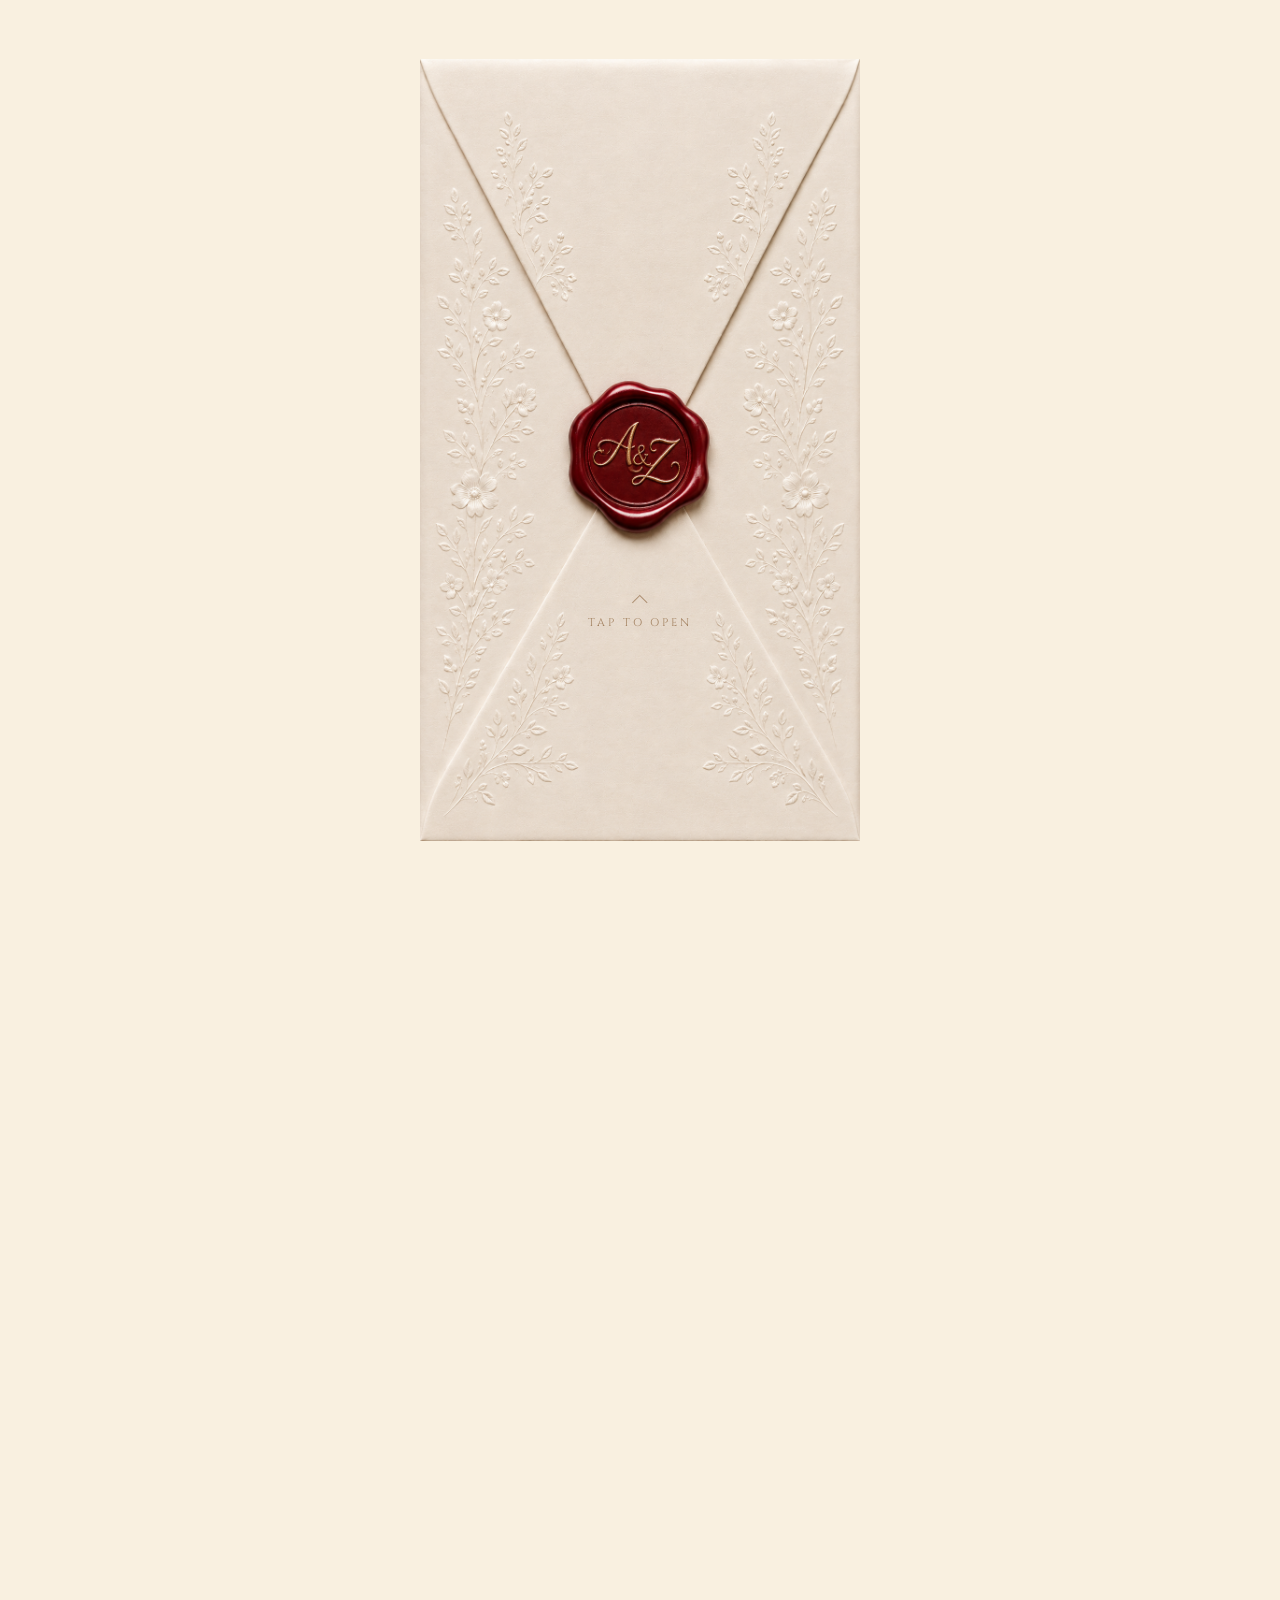
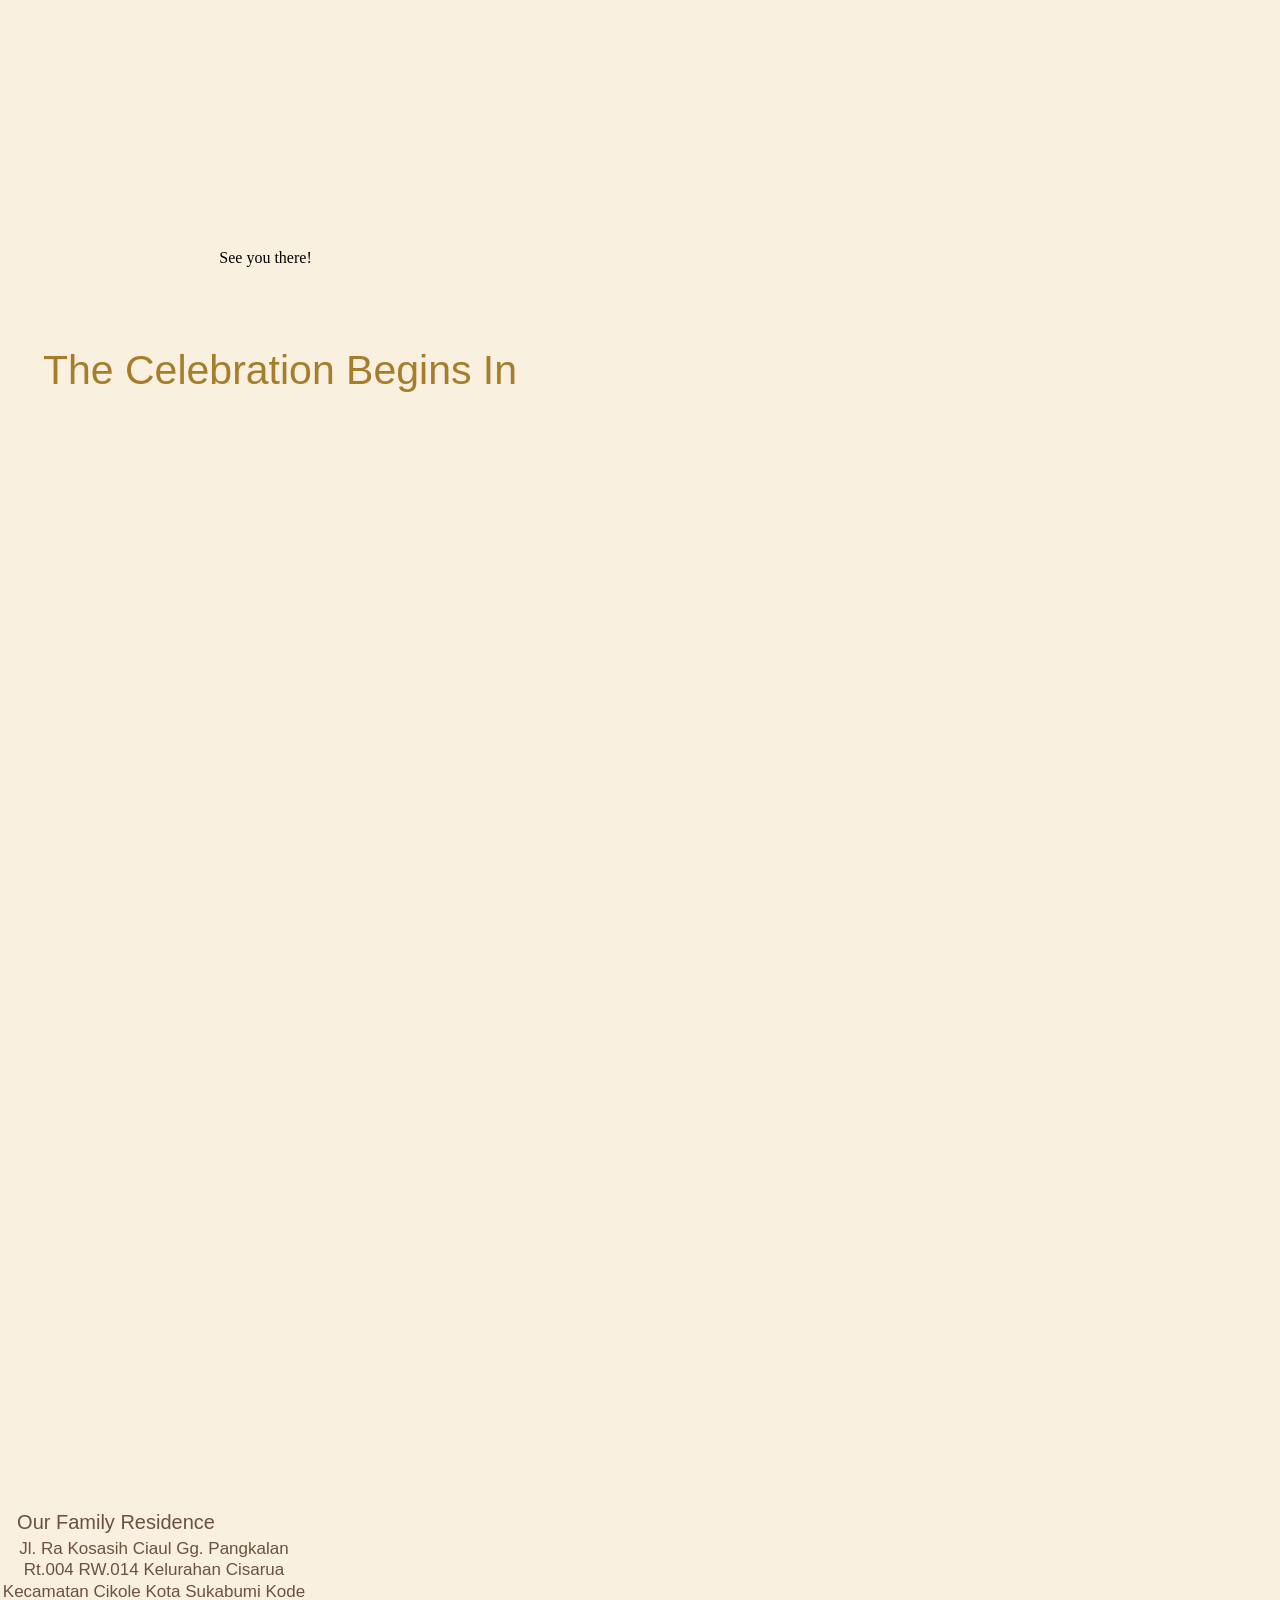
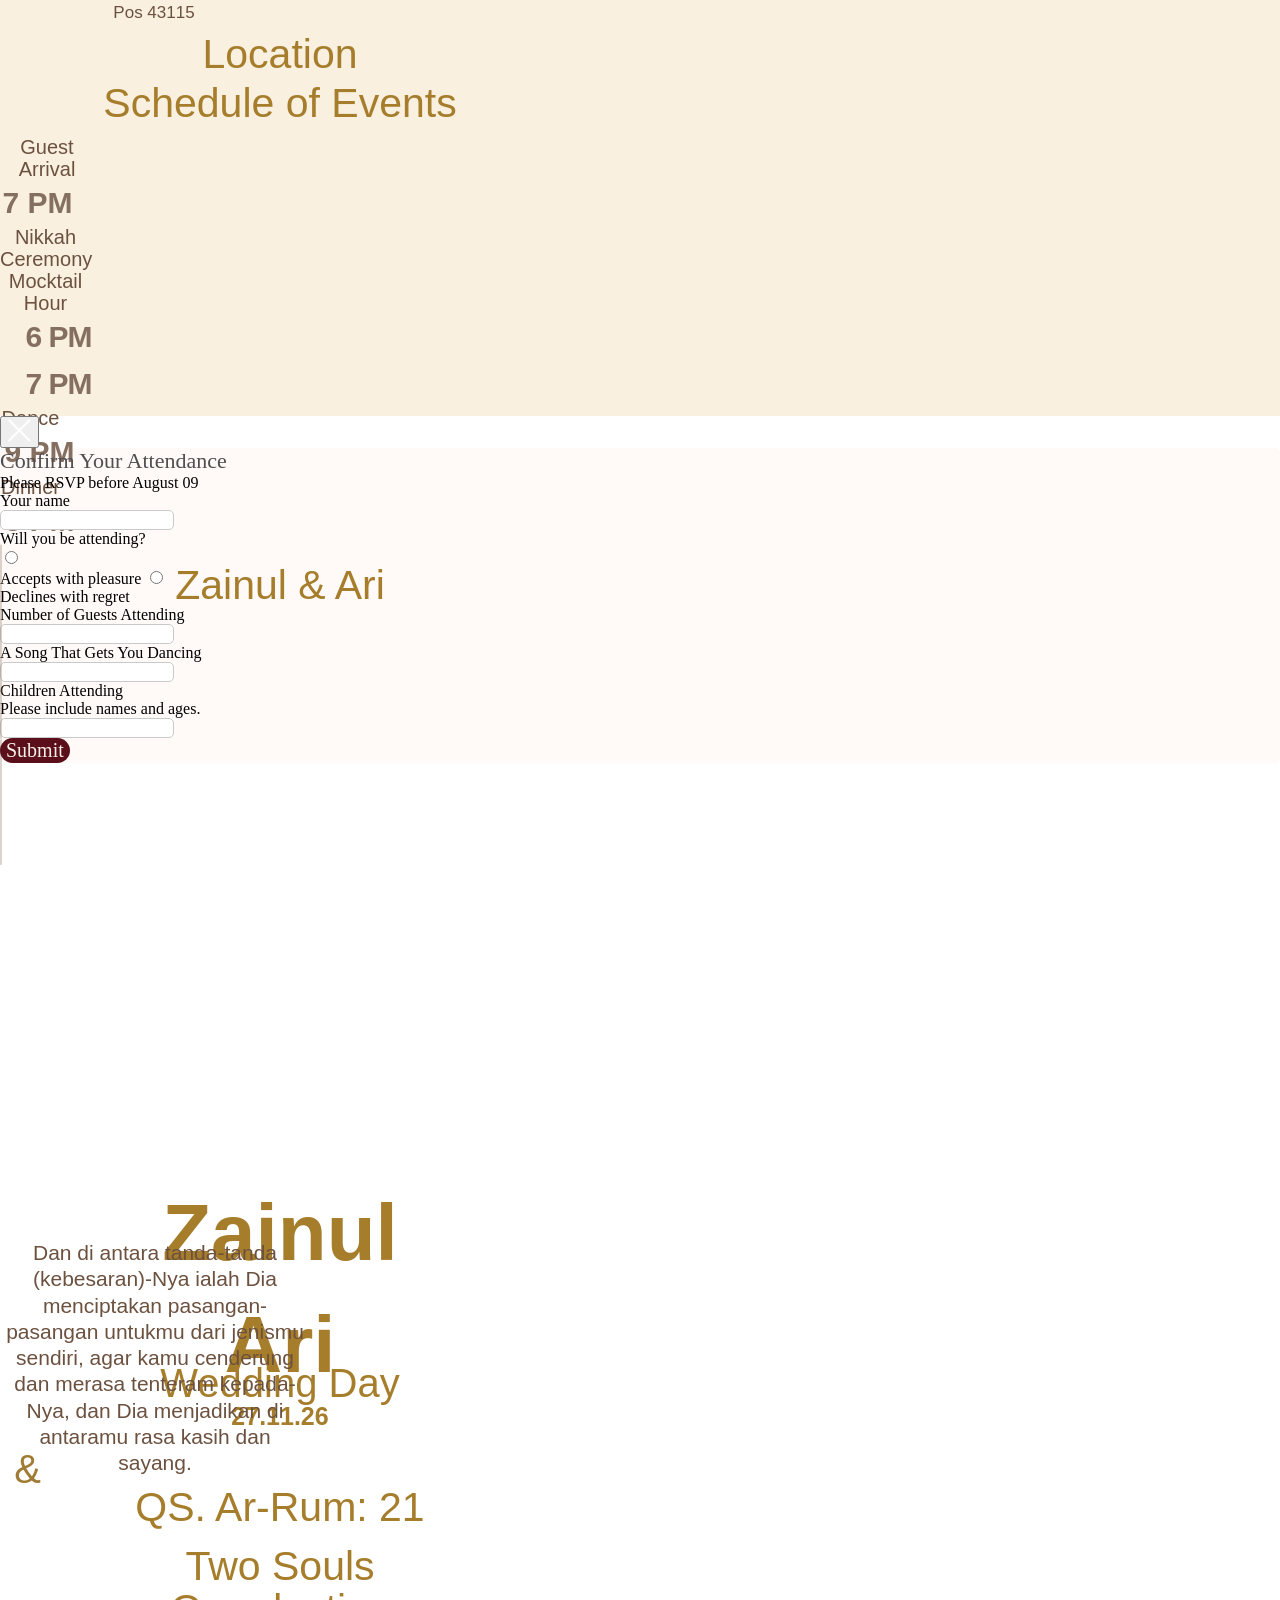
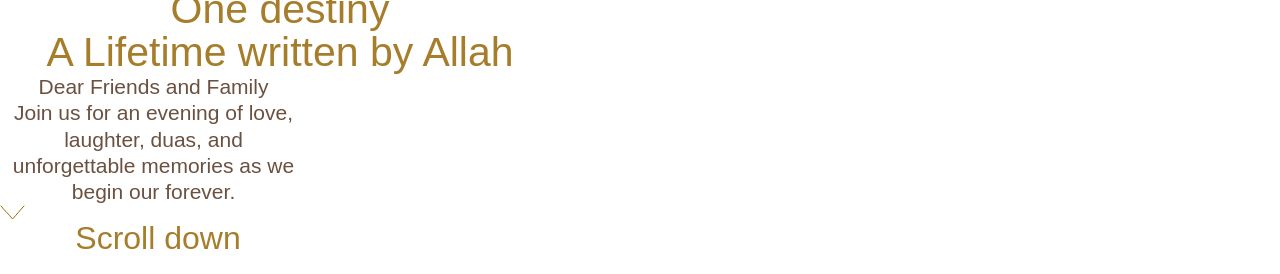
==== index.html @ 95e79959 "Add countdown timer functionality and embed in index.html" ====
<!doctype html>
<html>

<head>
    <meta charset="utf-8" />
    <meta content="text/html; charset=utf-8" http-equiv="Content-Type" />
    <meta content="width=device-width, initial-scale=1.0" name="viewport" />
    <!--metatextblock-->
    <title>Zainul & Ari | A Timeless Love Story</title>
    <!-- <meta content="https://webgencyinvitations.com/thesacredgarden" property="og:url" /> -->
    <meta content="Zainul & Ari | A Timeless Love Story" property="og:title" />
    <meta content="" property="og:description" />
    <meta content="website" property="og:type" />
    <meta content="assets/image/a&z.png" property="og:image" />
    <!--/metatextblock-->
    <meta content="telephone=no" name="format-detection" />
    <meta content="on" http-equiv="x-dns-prefetch-control" />
    <!--favicons-->
    <!--/favicons-->
    <!-- Assets -->
    <noscript> </noscript>
    <!-- <link href="/custom.css?t=1791709086" rel="stylesheet" type="text/css"/> -->
    <!-- <link href="https://webgencyinvitations.com/thesacredgarden" rel="canonical" /> -->
    <link href="https://ws.tildacdn.com" rel="dns-prefetch" />
    <link href="https://static.tildacdn.net" rel="dns-prefetch" />
    <link href="assets/image/a&z.png" media="(prefers-color-scheme: light)" rel="icon" sizes="32x32" type="image/png" />
    <link href="assets/image/a&z.png" media="(prefers-color-scheme: dark)" rel="icon" sizes="32x32" type="image/png" />
    <link href="assets/image/a&z.png" rel="icon" sizes="any"  type="image/svg+xml" />
    <link href="assets/image/a&z.png" rel="apple-touch-icon" type="image/png" />
    <link href="assets/image/a&z.png" rel="icon"sizes="192x192" type="image/png" />
    <link href="https://static.tildacdn.net/css/tilda-grid-3.0.min.css" media="all" onerror="this.loaderr='y';"
        rel="stylesheet" type="text/css" />
    <link href="https://static.tildacdn.net/ws/project11836131/tilda-blocks-page155232023.min.css?t=1791709086"
        media="all" onerror="this.loaderr='y';" rel="stylesheet" type="text/css" />
    <link href="https://static.tildacdn.net/css/tilda-animation-2.0.min.css" media="all" onerror="this.loaderr='y';"
        rel="stylesheet" type="text/css" />
    <link href="https://static.tildacdn.net/css/tilda-popup-1.1.min.css" media="print" onerror="this.loaderr='y';"
        onload="this.media='all';" rel="stylesheet" type="text/css" />
    <link href="https://static.tildacdn.net/css/tilda-popup-1.1.min.css" media="all" rel="stylesheet" type="text/css" />
    <link href="https://static.tildacdn.net/css/tilda-forms-1.0.min.css" media="all" onerror="this.loaderr='y';"
        rel="stylesheet" type="text/css" />
</head>

<!-- nominify begin -->
<style>
    @import url("https://fonts.googleapis.com/css2?family=Cinzel:wght@400;500&display=swap");
    html.wedding-locked,
    body.wedding-locked {
        overflow: hidden !important;
        height: 100% !important;
    }

    #weiOverlay {
        position: fixed;
        inset: 0;
        z-index: 99999;
        background: #f9f0e0;
        display: flex;
        flex-direction: column;
        align-items: center;
        justify-content: center;
        cursor: pointer;
        -webkit-tap-highlight-color: transparent;
        user-select: none;
        transition: opacity 1.4s ease;
    }

    #weiImg {
        width: 100%;
        max-width: 440px;
        display: block;
        object-fit: contain;
    }

    #weiTapWrap {
        position: absolute;
        bottom: 30%;
        left: 50%;
        transform: translateX(-50%);
        display: flex;
        flex-direction: column;
        align-items: center;
        gap: 7px;
        animation: weiTapIn 1.2s 0.8s both;
    }

    @keyframes weiTapIn {
        from {
            opacity: 0;
            transform: translateX(-50%) translateY(6px);
        }

        to {
            opacity: 1;
            transform: translateX(-50%) translateY(0);
        }
    }

    #weiTapLabel {
        font-family: "Cinzel", Georgia, serif;
        font-size: 11px;
        letter-spacing: 0.26em;
        text-transform: uppercase;
        color: rgba(140, 100, 60, 0.75);
        animation: weiPulse 2.4s 1.6s ease-in-out infinite;
        white-space: nowrap;
    }

    @keyframes weiPulse {

        0%,
        100% {
            opacity: 0.45;
            letter-spacing: 0.26em;
        }

        50% {
            opacity: 1;
            letter-spacing: 0.3em;
        }
    }

    .wei-chevron {
        width: 10px;
        height: 10px;
        border-right: 1.5px solid rgba(140, 100, 60, 0.6);
        border-top: 1.5px solid rgba(140, 100, 60, 0.6);
        transform: rotate(-45deg);
        animation: weiChevron 2.4s 1.9s ease-in-out infinite;
    }

    @keyframes weiChevron {

        0%,
        100% {
            transform: rotate(-45deg) translate(0, 0);
            opacity: 0.6;
        }

        50% {
            transform: rotate(-45deg) translate(2px, -2px);
            opacity: 1;
        }
    }

    #weiVideoWrap {
        position: fixed;
        inset: 0;
        z-index: 100000;
        display: flex;
        align-items: center;
        justify-content: center;
        background: #f9f0e0;
        opacity: 0;
        transition: opacity 0.8s ease;
        pointer-events: none;
    }

    #weiVideoWrap.wei-video-in {
        opacity: 1;
        pointer-events: all;
    }

    #weiVideoWrap.wei-video-out {
        opacity: 0;
        transition: opacity 1.4s ease;
    }

    #weiVideo {
        width: 100%;
        max-width: 440px;
        display: block;
        object-fit: contain;
    }

    /* ── Floating audio button — hidden until invitation revealed ── */
    #weiAudioBtn {
        position: fixed;
        bottom: 20px;
        right: 20px;
        width: 60px;
        height: 60px;
        background: #5a0f1b;
        border-radius: 50%;
        display: flex;
        justify-content: center;
        align-items: center;
        z-index: 2147483647;
        cursor: pointer;
        box-shadow: 0 4px 6px rgba(0, 0, 0, 0.1);
        visibility: hidden;
        opacity: 0;
        transition: opacity 0.3s ease-in-out;
    }

    #weiAudioBtn svg {
        width: 30px;
        height: 30px;
        fill: white;
    }
</style>

<body class="t-body wedding-locked" style="margin: 0">
    <!--allrecords-->
    <div class="t-records" data-hook="blocks-collection-content-node" data-tilda-cookie="no"
        data-tilda-formskey="b9e82ac5385c1bce198c7c2711836131" data-tilda-lazy="yes"
        data-tilda-page-alias="zainul-ari" data-tilda-page-id="155232023" data-tilda-project-country="NL"
        data-tilda-project-id="11836131" data-tilda-root-zone="one" id="allrecords">
        <div class="r t-rec" data-animationappear="off" data-record-type="131" id="rec4227046903" style="">
            <!-- T123 -->
            <div class="t123">
                <div class="t-container_100">
                    <div class="t-width t-width_100">
                        <!-- Audio -->
                        <audio id="weiAudio" loop="">
                            <source
                                src="assets/audio/Alex Warren - Ordinary (Wedding Version) [Official Music Video].mp3"
                                type="audio/mp3" />
                        </audio>
                        <!-- Envelope overlay -->
                        <div id="weiOverlay">
                            <img alt="Open your invitation" draggable="false" id="weiImg"
                                src="assets/image/a&z.png" />
                            <div id="weiTapWrap">
                                <div class="wei-chevron"></div>
                                <div id="weiTapLabel">Tap to open</div>
                            </div>
                        </div>
                        <!-- Video -->
                        <div id="weiVideoWrap">
                            <video id="weiVideo" muted="" playsinline="" preload="auto"
                                src="assets/video/a&z.mp4"></video>
                        </div>
                        <!-- Floating play/pause button -->
                        <div id="weiAudioBtn">
                            <svg id="weiIconPause" style="display: block" viewbox="0 0 24 24"
                                xmlns="http://www.w3.org/2000/svg">
                                <rect height="14" rx="1" width="4" x="6" y="5"></rect>
                                <rect height="14" rx="1" width="4" x="14" y="5"></rect>
                            </svg>
                            <svg id="weiIconPlay" style="display: none" viewbox="0 0 24 24"
                                xmlns="http://www.w3.org/2000/svg">
                                <polygon points="5,3 19,12 5,21"></polygon>
                            </svg>
                        </div>
                        <!-- nominify end -->
                    </div>
                </div>
            </div>
        </div>
        <div class="r t-rec" data-animationappear="off" data-record-type="396" id="rec4227041103" style="">
            <!-- T396 -->
            <style>
                #rec4227041103 .t396__artboard {
                    height: 1240px;
                    background-color: #f9f0e0;
                }

                #rec4227041103 .t396__filter {
                    height: 1240px;
                }

                #rec4227041103 .t396__carrier {
                    height: 1240px;
                    background-position: center center;
                    background-attachment: scroll;
                    background-size: cover;
                    background-repeat: no-repeat;
                }

                @media screen and (max-width: 1199px) {

                    #rec4227041103 .t396__artboard,
                    #rec4227041103 .t396__filter,
                    #rec4227041103 .t396__carrier {}

                    #rec4227041103 .t396__filter {}

                    #rec4227041103 .t396__carrier {
                        background-attachment: scroll;
                    }
                }

                @media screen and (max-width: 959px) {

                    #rec4227041103 .t396__artboard,
                    #rec4227041103 .t396__filter,
                    #rec4227041103 .t396__carrier {}

                    #rec4227041103 .t396__filter {}

                    #rec4227041103 .t396__carrier {
                        background-attachment: scroll;
                    }
                }

                @media screen and (max-width: 639px) {

                    #rec4227041103 .t396__artboard,
                    #rec4227041103 .t396__filter,
                    #rec4227041103 .t396__carrier {}

                    #rec4227041103 .t396__filter {}

                    #rec4227041103 .t396__carrier {
                        background-attachment: scroll;
                    }
                }

                @media screen and (max-width: 479px) {

                    #rec4227041103 .t396__artboard,
                    #rec4227041103 .t396__filter,
                    #rec4227041103 .t396__carrier {
                        height: 1240px;
                    }

                    #rec4227041103 .t396__filter {}

                    #rec4227041103 .t396__carrier {
                        background-attachment: scroll;
                    }
                }

                #rec4227041103 .tn-elem[data-elem-id="1773841348614000001"] {
                    z-index: 3;
                    top: 0px;
                    left: calc(50% - 600px + 375px);
                    width: 450px;
                    height: 762px;
                }

                #rec4227041103 .tn-elem[data-elem-id="1773841348614000001"] .tn-atom {
                    background-position: center center;
                    border-width: var(--t396-borderwidth, 0);
                    border-style: var(--t396-borderstyle, solid);
                    border-color: var(--t396-bordercolor, transparent);
                    transition:
                        background-color var(--t396-speedhover, 0s) ease-in-out,
                        color var(--t396-speedhover, 0s) ease-in-out,
                        border-color var(--t396-speedhover, 0s) ease-in-out,
                        box-shadow var(--t396-shadowshoverspeed, 0.2s) ease-in-out;
                }

                @media screen and (max-width: 1199px) {
                    #rec4227041103 .tn-elem[data-elem-id="1773841348614000001"] {
                        display: table;
                        top: 0px;
                        left: calc(50% - 480px + 255px);
                        width: 450px;
                        height: 491px;
                    }
                }

                @media screen and (max-width: 959px) {
                    #rec4227041103 .tn-elem[data-elem-id="1773841348614000001"] {
                        display: table;
                        top: 0px;
                        left: calc(50% - 320px + 95px);
                        width: 450px;
                    }
                }

                @media screen and (max-width: 639px) {
                    #rec4227041103 .tn-elem[data-elem-id="1773841348614000001"] {
                        display: table;
                        left: calc(50% - 240px + 15px);
                        width: 450px;
                    }
                }

                @media screen and (max-width: 479px) {
                    #rec4227041103 .tn-elem[data-elem-id="1773841348614000001"] {
                        display: table;
                        left: calc(50% - 160px + -65px);
                        width: 450px;
                        height: 492px;
                    }
                }

                #rec4227041103 .tn-elem[data-elem-id="1763402091707"] {
                    z-index: 3;
                    top: 0px;
                    left: calc(50% - 600px + 375px);
                    width: 450px;
                    height: 676px;
                }

                #rec4227041103 .tn-elem[data-elem-id="1763402091707"] .tn-atom {
                    border-radius: 0px 0px 0px 0px;
                    opacity: 0.5;
                    background-image: radial-gradient(circle at center,
                            rgba(255, 249, 235, 1) 0%,
                            rgba(255, 231, 192, 0) 85%);
                    border-width: var(--t396-borderwidth, 0);
                    border-style: var(--t396-borderstyle, solid);
                    border-color: var(--t396-bordercolor, transparent);
                    transition:
                        background-color var(--t396-speedhover, 0s) ease-in-out,
                        color var(--t396-speedhover, 0s) ease-in-out,
                        border-color var(--t396-speedhover, 0s) ease-in-out,
                        box-shadow var(--t396-shadowshoverspeed, 0.2s) ease-in-out;
                }

                @media screen and (max-width: 1199px) {
                    #rec4227041103 .tn-elem[data-elem-id="1763402091707"] {
                        display: table;
                        left: calc(50% - 480px + 255px);
                    }
                }

                @media screen and (max-width: 959px) {
                    #rec4227041103 .tn-elem[data-elem-id="1763402091707"] {
                        display: table;
                        left: calc(50% - 320px + 95px);
                    }
                }

                @media screen and (max-width: 639px) {
                    #rec4227041103 .tn-elem[data-elem-id="1763402091707"] {
                        display: table;
                        left: calc(50% - 240px + 15px);
                    }
                }

                @media screen and (max-width: 479px) {
                    #rec4227041103 .tn-elem[data-elem-id="1763402091707"] {
                        display: table;
                        left: calc(50% - 160px + -65px);
                    }
                }

                #rec4227041103 .tn-elem[data-elem-id="1779527203760000001"] {
                    display: block;
                    z-index: 3;
                    top: 753px;
                    left: calc(50% - 600px + 228px);
                    width: 744px;
                    height: 487px;
                }

                #rec4227041103 .tn-elem[data-elem-id="1779527203760000001"] .tn-atom {
                    display: block;
                    height: 100%;
                    box-sizing: border-box;
                    border-radius: 0px 0px 0px 0px;
                    background-position: center center;
                    border-width: var(--t396-borderwidth, 0);
                    border-style: var(--t396-borderstyle, solid);
                    border-color: var(--t396-bordercolor, transparent);
                    transition:
                        background-color var(--t396-speedhover, 0s) ease-in-out,
                        color var(--t396-speedhover, 0s) ease-in-out,
                        border-color var(--t396-speedhover, 0s) ease-in-out,
                        box-shadow var(--t396-shadowshoverspeed, 0.2s) ease-in-out;
                }

                #rec4227041103 .tn-elem[data-elem-id="1779527203760000001"] .tn-atom__img {
                    border-radius: 0px 0px 0px 0px;
                    object-fit: fill;
                    height: 100%;
                    object-position: center center;
                }

                @media screen and (max-width: 1199px) {
                    #rec4227041103 .tn-elem[data-elem-id="1779527203760000001"] {
                        display: block;
                        top: 758px;
                        left: calc(50% - 480px + 108px);
                        height: 479px;
                    }
                }

                @media screen and (max-width: 959px) {
                    #rec4227041103 .tn-elem[data-elem-id="1779527203760000001"] {
                        display: block;
                        top: 763px;
                        left: calc(50% - 320px + -52px);
                        height: 477px;
                    }
                }

                @media screen and (max-width: 639px) {
                    #rec4227041103 .tn-elem[data-elem-id="1779527203760000001"] {
                        display: block;
                        top: 763px;
                        left: calc(50% - 240px + -132px);
                        height: 470px;
                    }
                }

                @media screen and (max-width: 479px) {
                    #rec4227041103 .tn-elem[data-elem-id="1779527203760000001"] {
                        display: block;
                        top: 763px;
                        left: calc(50% - 160px + -212px);
                        height: 477px;
                    }
                }

                #rec4227041103 .tn-elem[data-elem-id="1763402147625"] {
                    color: #a67d2b;
                    text-align: center;
                    z-index: 3;
                    top: 294px;
                    left: calc(50% - 600px + 320px);
                    width: 560px;
                    height: auto;
                }

                #rec4227041103 .tn-elem[data-elem-id="1763402147625"] .tn-atom {
                    vertical-align: middle;
                    color: #a67d2b;
                    font-size: 80px;
                    font-family: var(--t-text-font, Arial);
                    line-height: 0.7;
                    font-weight: 800;
                    border-radius: 0px 0px 0px 0px;
                    padding: 0px 0px 0px 0px;
                    background-position: center center;
                    border-width: var(--t396-borderwidth, 0);
                    border-style: var(--t396-borderstyle, solid);
                    border-color: var(--t396-bordercolor, transparent);
                    transition:
                        background-color var(--t396-speedhover, 0s) ease-in-out,
                        color var(--t396-speedhover, 0s) ease-in-out,
                        border-color var(--t396-speedhover, 0s) ease-in-out,
                        box-shadow var(--t396-shadowshoverspeed, 0.2s) ease-in-out;
                    --t396-shadow-text-opacity: 100%;
                    text-shadow: var(--t396-shadow-text-x, 0px) var(--t396-shadow-text-y, 0px) var(--t396-shadow-text-blur, 0px) rgba(var(--t396-shadow-text-color), var(--t396-shadow-text-opacity, 100%));
                }

                @media screen and (max-width: 1199px) {
                    #rec4227041103 .tn-elem[data-elem-id="1763402147625"] {
                        display: table;
                        left: calc(50% - 480px + 200px);
                        width: px;
                        height: auto;
                    }

                    #rec4227041103 .tn-elem[data-elem-id="1763402147625"] .tn-atom {
                        white-space: normal;
                        background-size: cover;
                    }
                }

                @media screen and (max-width: 959px) {
                    #rec4227041103 .tn-elem[data-elem-id="1763402147625"] {
                        display: table;
                        left: calc(50% - 320px + 40px);
                        width: px;
                        height: auto;
                    }

                    #rec4227041103 .tn-elem[data-elem-id="1763402147625"] .tn-atom {
                        white-space: normal;
                        background-size: cover;
                    }
                }

                @media screen and (max-width: 639px) {
                    #rec4227041103 .tn-elem[data-elem-id="1763402147625"] {
                        display: table;
                        left: calc(50% - 240px + -40px);
                        width: px;
                        height: auto;
                    }

                    #rec4227041103 .tn-elem[data-elem-id="1763402147625"] .tn-atom {
                        white-space: normal;
                        background-size: cover;
                    }
                }

                @media screen and (max-width: 479px) {
                    #rec4227041103 .tn-elem[data-elem-id="1763402147625"] {
                        display: table;
                        left: calc(50% - 160px + -120px);
                        width: px;
                        height: auto;
                    }

                    #rec4227041103 .tn-elem[data-elem-id="1763402147625"] .tn-atom {
                        white-space: normal;
                        background-size: cover;
                    }
                }

                #rec4227041103 .tn-elem[data-elem-id="176340398328864790"] {
                    color: #a67d2b;
                    text-align: center;
                    z-index: 3;
                    top: 154px;
                    left: calc(50% - 600px + 320px);
                    width: 560px;
                    height: 37px;
                }

                #rec4227041103 .tn-elem[data-elem-id="176340398328864790"] .tn-atom {
                    vertical-align: middle;
                    color: #a67d2b;
                    font-size: 40px;
                    font-family: "NewFonts", Arial, sans-serif;
                    line-height: 0.5;
                    font-weight: 300;
                    border-radius: 0px 0px 0px 0px;
                    padding: 0px 0px 0px 0px;
                    background-position: center center;
                    border-width: var(--t396-borderwidth, 0);
                    border-style: var(--t396-borderstyle, solid);
                    border-color: var(--t396-bordercolor, transparent);
                    transition:
                        background-color var(--t396-speedhover, 0s) ease-in-out,
                        color var(--t396-speedhover, 0s) ease-in-out,
                        border-color var(--t396-speedhover, 0s) ease-in-out,
                        box-shadow var(--t396-shadowshoverspeed, 0.2s) ease-in-out;
                    --t396-shadow-text-opacity: 100%;
                    text-shadow: var(--t396-shadow-text-x, 0px) var(--t396-shadow-text-y, 0px) var(--t396-shadow-text-blur, 0px) rgba(var(--t396-shadow-text-color), var(--t396-shadow-text-opacity, 100%));
                }

                @media screen and (max-width: 1199px) {
                    #rec4227041103 .tn-elem[data-elem-id="176340398328864790"] {
                        display: table;
                        left: calc(50% - 480px + 200px);
                        width: px;
                    }

                    #rec4227041103 .tn-elem[data-elem-id="176340398328864790"] .tn-atom {
                        white-space: normal;
                        background-size: cover;
                    }
                }

                @media screen and (max-width: 959px) {
                    #rec4227041103 .tn-elem[data-elem-id="176340398328864790"] {
                        display: table;
                        left: calc(50% - 320px + 40px);
                        width: px;
                    }

                    #rec4227041103 .tn-elem[data-elem-id="176340398328864790"] .tn-atom {
                        white-space: normal;
                        background-size: cover;
                    }
                }

                @media screen and (max-width: 639px) {
                    #rec4227041103 .tn-elem[data-elem-id="176340398328864790"] {
                        display: table;
                        left: calc(50% - 240px + -40px);
                        width: px;
                    }

                    #rec4227041103 .tn-elem[data-elem-id="176340398328864790"] .tn-atom {
                        white-space: normal;
                        background-size: cover;
                    }
                }

                @media screen and (max-width: 479px) {
                    #rec4227041103 .tn-elem[data-elem-id="176340398328864790"] {
                        display: table;
                        left: calc(50% - 160px + -120px);
                        width: px;
                    }

                    #rec4227041103 .tn-elem[data-elem-id="176340398328864790"] .tn-atom {
                        white-space: normal;
                        background-size: cover;
                    }
                }

                #rec4227041103 .tn-elem[data-elem-id="176340401720454780"] {
                    color: #a67d2b;
                    text-align: center;
                    z-index: 3;
                    top: 196px;
                    left: calc(50% - 600px + 320px);
                    width: 560px;
                    height: 37px;
                }

                #rec4227041103 .tn-elem[data-elem-id="176340401720454780"] .tn-atom {
                    vertical-align: middle;
                    color: #a67d2b;
                    font-size: 25px;
                    font-family: "NewFonts", Arial, sans-serif;
                    line-height: 0.5;
                    font-weight: 600;
                    border-radius: 0px 0px 0px 0px;
                    padding: 0px 0px 0px 0px;
                    background-position: center center;
                    border-width: var(--t396-borderwidth, 0);
                    border-style: var(--t396-borderstyle, solid);
                    border-color: var(--t396-bordercolor, transparent);
                    transition:
                        background-color var(--t396-speedhover, 0s) ease-in-out,
                        color var(--t396-speedhover, 0s) ease-in-out,
                        border-color var(--t396-speedhover, 0s) ease-in-out,
                        box-shadow var(--t396-shadowshoverspeed, 0.2s) ease-in-out;
                    --t396-shadow-text-opacity: 100%;
                    text-shadow: var(--t396-shadow-text-x, 0px) var(--t396-shadow-text-y, 0px) var(--t396-shadow-text-blur, 0px) rgba(var(--t396-shadow-text-color), var(--t396-shadow-text-opacity, 100%));
                }

                @media screen and (max-width: 1199px) {
                    #rec4227041103 .tn-elem[data-elem-id="176340401720454780"] {
                        display: table;
                        left: calc(50% - 480px + 200px);
                        width: px;
                    }

                    #rec4227041103 .tn-elem[data-elem-id="176340401720454780"] .tn-atom {
                        white-space: normal;
                        background-size: cover;
                    }
                }

                @media screen and (max-width: 959px) {
                    #rec4227041103 .tn-elem[data-elem-id="176340401720454780"] {
                        display: table;
                        left: calc(50% - 320px + 40px);
                        width: px;
                    }

                    #rec4227041103 .tn-elem[data-elem-id="176340401720454780"] .tn-atom {
                        white-space: normal;
                        background-size: cover;
                    }
                }

                @media screen and (max-width: 639px) {
                    #rec4227041103 .tn-elem[data-elem-id="176340401720454780"] {
                        display: table;
                        left: calc(50% - 240px + -40px);
                        width: px;
                    }

                    #rec4227041103 .tn-elem[data-elem-id="176340401720454780"] .tn-atom {
                        white-space: normal;
                        background-size: cover;
                    }
                }

                @media screen and (max-width: 479px) {
                    #rec4227041103 .tn-elem[data-elem-id="176340401720454780"] {
                        display: table;
                        left: calc(50% - 160px + -120px);
                        width: px;
                    }

                    #rec4227041103 .tn-elem[data-elem-id="176340401720454780"] .tn-atom {
                        white-space: normal;
                        background-size: cover;
                    }
                }

                #rec4227041103 .tn-elem[data-elem-id="176340390975774690"] {
                    color: #a07b33;
                    text-align: center;
                    z-index: 3;
                    top: 356px;
                    left: calc(50% - 600px + 578px);
                    width: 55px;
                    height: auto;
                }

                #rec4227041103 .tn-elem[data-elem-id="176340390975774690"] .tn-atom {
                    vertical-align: middle;
                    color: #a07b33;
                    font-size: 40px;
                    font-family: "NewFonts", Arial, sans-serif;
                    line-height: 1.1;
                    font-weight: 300;
                    border-radius: 0px 0px 0px 0px;
                    padding: 0px 0px 0px 0px;
                    background-position: center center;
                    border-width: var(--t396-borderwidth, 0);
                    border-style: var(--t396-borderstyle, solid);
                    border-color: var(--t396-bordercolor, transparent);
                    transition:
                        background-color var(--t396-speedhover, 0s) ease-in-out,
                        color var(--t396-speedhover, 0s) ease-in-out,
                        border-color var(--t396-speedhover, 0s) ease-in-out,
                        box-shadow var(--t396-shadowshoverspeed, 0.2s) ease-in-out;
                    --t396-shadow-text-opacity: 100%;
                    text-shadow: var(--t396-shadow-text-x, 0px) var(--t396-shadow-text-y, 0px) var(--t396-shadow-text-blur, 0px) rgba(var(--t396-shadow-text-color), var(--t396-shadow-text-opacity, 100%));
                }

                @media screen and (max-width: 1199px) {
                    #rec4227041103 .tn-elem[data-elem-id="176340390975774690"] {
                        display: table;
                        left: calc(50% - 480px + 458px);
                        width: px;
                        height: auto;
                    }

                    #rec4227041103 .tn-elem[data-elem-id="176340390975774690"] .tn-atom {
                        white-space: normal;
                        background-size: cover;
                    }
                }

                @media screen and (max-width: 959px) {
                    #rec4227041103 .tn-elem[data-elem-id="176340390975774690"] {
                        display: table;
                        left: calc(50% - 320px + 298px);
                        width: px;
                        height: auto;
                    }

                    #rec4227041103 .tn-elem[data-elem-id="176340390975774690"] .tn-atom {
                        white-space: normal;
                        background-size: cover;
                    }
                }

                @media screen and (max-width: 639px) {
                    #rec4227041103 .tn-elem[data-elem-id="176340390975774690"] {
                        display: table;
                        left: calc(50% - 240px + 218px);
                        width: px;
                        height: auto;
                    }

                    #rec4227041103 .tn-elem[data-elem-id="176340390975774690"] .tn-atom {
                        white-space: normal;
                        background-size: cover;
                    }
                }

                @media screen and (max-width: 479px) {
                    #rec4227041103 .tn-elem[data-elem-id="176340390975774690"] {
                        display: table;
                        left: calc(50% - 160px + 138px);
                        width: px;
                        height: auto;
                    }

                    #rec4227041103 .tn-elem[data-elem-id="176340390975774690"] .tn-atom {
                        white-space: normal;
                        background-size: cover;
                    }
                }

                #rec4227041103 .tn-elem[data-elem-id="1780142978273000001"] {
                    z-index: 3;
                    top: 566px;
                    left: calc(50% - 600px + 359px);
                    width: 224px;
                    height: auto;
                }

                #rec4227041103 .tn-elem.t396__elem--anim-hidden[data-elem-id="1780142978273000001"] {
                    opacity: 0;
                }

                #rec4227041103 .tn-elem[data-elem-id="1780142978273000001"] .tn-atom {
                    border-radius: 0px 0px 0px 0px;
                    background-position: center center;
                    border-width: var(--t396-borderwidth, 0);
                    border-style: var(--t396-borderstyle, solid);
                    border-color: var(--t396-bordercolor, transparent);
                    transition:
                        background-color var(--t396-speedhover, 0s) ease-in-out,
                        color var(--t396-speedhover, 0s) ease-in-out,
                        border-color var(--t396-speedhover, 0s) ease-in-out,
                        box-shadow var(--t396-shadowshoverspeed, 0.2s) ease-in-out;
                }

                #rec4227041103 .tn-elem[data-elem-id="1780142978273000001"] .tn-atom__img {
                    border-radius: 0px 0px 0px 0px;
                    object-position: center center;
                }

                @media screen and (max-width: 1199px) {
                    #rec4227041103 .tn-elem[data-elem-id="1780142978273000001"] {
                        display: table;
                        left: calc(50% - 480px + 238px);
                        height: auto;
                    }
                }

                @media screen and (max-width: 959px) {
                    #rec4227041103 .tn-elem[data-elem-id="1780142978273000001"] {
                        display: table;
                        left: calc(50% - 320px + 77px);
                        height: auto;
                    }
                }

                @media screen and (max-width: 639px) {
                    #rec4227041103 .tn-elem[data-elem-id="1780142978273000001"] {
                        display: table;
                        left: calc(50% - 240px + 2px);
                        height: auto;
                    }
                }

                @media screen and (max-width: 479px) {
                    #rec4227041103 .tn-elem[data-elem-id="1780142978273000001"] {
                        display: table;
                        top: 568px;
                        left: calc(50% - 160px + -77px);
                        width: 218px;
                        height: auto;
                    }
                }

                #rec4227041103 .tn-elem[data-elem-id="1780748451024000006"] {
                    z-index: 3;
                    top: 547px;
                    left: calc(50% - 600px + 605px);
                    width: 236px;
                    height: auto;
                }

                #rec4227041103 .tn-elem.t396__elem--anim-hidden[data-elem-id="1780748451024000006"] {
                    opacity: 0;
                }

                #rec4227041103 .tn-elem[data-elem-id="1780748451024000006"] .tn-atom {
                    border-radius: 0px 0px 0px 0px;
                    background-position: center center;
                    border-width: var(--t396-borderwidth, 0);
                    border-style: var(--t396-borderstyle, solid);
                    border-color: var(--t396-bordercolor, transparent);
                    transition:
                        background-color var(--t396-speedhover, 0s) ease-in-out,
                        color var(--t396-speedhover, 0s) ease-in-out,
                        border-color var(--t396-speedhover, 0s) ease-in-out,
                        box-shadow var(--t396-shadowshoverspeed, 0.2s) ease-in-out;
                }

                #rec4227041103 .tn-elem[data-elem-id="1780748451024000006"] .tn-atom__img {
                    border-radius: 0px 0px 0px 0px;
                    object-position: center center;
                }

                @media screen and (max-width: 1199px) {
                    #rec4227041103 .tn-elem[data-elem-id="1780748451024000006"] {
                        display: table;
                        left: calc(50% - 480px + 488px);
                        height: auto;
                    }
                }

                @media screen and (max-width: 959px) {
                    #rec4227041103 .tn-elem[data-elem-id="1780748451024000006"] {
                        display: table;
                        left: calc(50% - 320px + 327px);
                        height: auto;
                    }
                }

                @media screen and (max-width: 639px) {
                    #rec4227041103 .tn-elem[data-elem-id="1780748451024000006"] {
                        display: table;
                        left: calc(50% - 240px + 252px);
                        height: auto;
                    }
                }

                @media screen and (max-width: 479px) {
                    #rec4227041103 .tn-elem[data-elem-id="1780748451024000006"] {
                        display: table;
                        top: 586px;
                        left: calc(50% - 160px + 198px);
                        width: 210px;
                        height: auto;
                    }
                }

                #rec4227041103 .tn-elem[data-elem-id="1780144694093"] {
                    z-index: 3;
                    top: -785px;
                    left: calc(50% - 600px + 280px);
                    width: 735px;
                    height: auto;
                }

                #rec4227041103 .tn-elem[data-elem-id="1780144694093"] .tn-atom {
                    border-radius: 0px 0px 0px 0px;
                    background-position: center center;
                    border-width: var(--t396-borderwidth, 0);
                    border-style: var(--t396-borderstyle, solid);
                    border-color: var(--t396-bordercolor, transparent);
                    transition:
                        background-color var(--t396-speedhover, 0s) ease-in-out,
                        color var(--t396-speedhover, 0s) ease-in-out,
                        border-color var(--t396-speedhover, 0s) ease-in-out,
                        box-shadow var(--t396-shadowshoverspeed, 0.2s) ease-in-out;
                }

                #rec4227041103 .tn-elem[data-elem-id="1780144694093"] .tn-atom__img {
                    border-radius: 0px 0px 0px 0px;
                    object-position: center center;
                }

                @media screen and (max-width: 1199px) {
                    #rec4227041103 .tn-elem[data-elem-id="1780144694093"] {
                        display: table;
                        left: calc(50% - 480px + 280px);
                        height: auto;
                    }
                }

                @media screen and (max-width: 959px) {
                    #rec4227041103 .tn-elem[data-elem-id="1780144694093"] {
                        display: table;
                        left: calc(50% - 320px + 280px);
                        height: auto;
                    }
                }

                @media screen and (max-width: 639px) {
                    #rec4227041103 .tn-elem[data-elem-id="1780144694093"] {
                        display: table;
                        left: calc(50% - 240px + 280px);
                        height: auto;
                    }
                }

                @media screen and (max-width: 479px) {
                    #rec4227041103 .tn-elem[data-elem-id="1780144694093"] {
                        display: table;
                        left: calc(50% - 160px + 280px);
                        height: auto;
                    }
                }

                #rec4227041103 .tn-elem[data-elem-id="1780748008617000003"] {
                    color: #a67d2b;
                    text-align: center;
                    z-index: 3;
                    top: 899px;
                    left: calc(50% - 600px + 320px);
                    width: 560px;
                    height: auto;
                }

                #rec4227041103 .tn-elem[data-elem-id="1780748008617000003"] .tn-atom {
                    vertical-align: middle;
                    color: #a67d2b;
                    font-size: 41px;
                    font-family: "NewFonts", Arial, sans-serif;
                    line-height: 1.05;
                    font-weight: 300;
                    border-radius: 0px 0px 0px 0px;
                    padding: 0px 0px 0px 0px;
                    background-position: center center;
                    border-width: var(--t396-borderwidth, 0);
                    border-style: var(--t396-borderstyle, solid);
                    border-color: var(--t396-bordercolor, transparent);
                    transition:
                        background-color var(--t396-speedhover, 0s) ease-in-out,
                        color var(--t396-speedhover, 0s) ease-in-out,
                        border-color var(--t396-speedhover, 0s) ease-in-out,
                        box-shadow var(--t396-shadowshoverspeed, 0.2s) ease-in-out;
                    --t396-shadow-text-opacity: 100%;
                    text-shadow: var(--t396-shadow-text-x, 0px) var(--t396-shadow-text-y, 0px) var(--t396-shadow-text-blur, 0px) rgba(var(--t396-shadow-text-color), var(--t396-shadow-text-opacity, 100%));
                }

                @media screen and (max-width: 1199px) {
                    #rec4227041103 .tn-elem[data-elem-id="1780748008617000003"] {
                        display: table;
                        top: 899px;
                        left: calc(50% - 480px + 200px);
                        width: px;
                        height: auto;
                    }

                    #rec4227041103 .tn-elem[data-elem-id="1780748008617000003"] .tn-atom {
                        white-space: normal;
                        background-size: cover;
                    }
                }

                @media screen and (max-width: 959px) {
                    #rec4227041103 .tn-elem[data-elem-id="1780748008617000003"] {
                        display: table;
                        top: 899px;
                        left: calc(50% - 320px + 40px);
                        width: px;
                        height: auto;
                    }

                    #rec4227041103 .tn-elem[data-elem-id="1780748008617000003"] .tn-atom {
                        white-space: normal;
                        background-size: cover;
                    }
                }

                @media screen and (max-width: 639px) {
                    #rec4227041103 .tn-elem[data-elem-id="1780748008617000003"] {
                        display: table;
                        top: 899px;
                        left: calc(50% - 240px + -40px);
                        width: px;
                        height: auto;
                    }

                    #rec4227041103 .tn-elem[data-elem-id="1780748008617000003"] .tn-atom {
                        white-space: normal;
                        background-size: cover;
                    }
                }

                @media screen and (max-width: 479px) {
                    #rec4227041103 .tn-elem[data-elem-id="1780748008617000003"] {
                        display: table;
                        top: 899px;
                        left: calc(50% - 160px + -120px);
                        width: 560px;
                        height: auto;
                    }

                    #rec4227041103 .tn-elem[data-elem-id="1780748008617000003"] .tn-atom {
                        white-space: normal;
                        background-size: cover;
                    }
                }

                #rec4227041103 .tn-elem[data-elem-id="1780748008617000005"] {
                    color: #6a5140;
                    text-align: center;
                    z-index: 3;
                    top: 1050px;
                    left: calc(50% - 600px + 447px);
                    width: 307px;
                    height: auto;
                }

                #rec4227041103 .tn-elem[data-elem-id="1780748008617000005"] .tn-atom {
                    vertical-align: middle;
                    color: #6a5140;
                    font-size: 21px;
                    font-family: "NewFonts", Arial, sans-serif;
                    line-height: 1.25;
                    font-weight: 100;
                    border-radius: 0px 0px 0px 0px;
                    padding: 0px 0px 0px 0px;
                    background-position: center center;
                    border-width: var(--t396-borderwidth, 0);
                    border-style: var(--t396-borderstyle, solid);
                    border-color: var(--t396-bordercolor, transparent);
                    transition:
                        background-color var(--t396-speedhover, 0s) ease-in-out,
                        color var(--t396-speedhover, 0s) ease-in-out,
                        border-color var(--t396-speedhover, 0s) ease-in-out,
                        box-shadow var(--t396-shadowshoverspeed, 0.2s) ease-in-out;
                    --t396-shadow-text-opacity: 100%;
                    text-shadow: var(--t396-shadow-text-x, 0px) var(--t396-shadow-text-y, 0px) var(--t396-shadow-text-blur, 0px) rgba(var(--t396-shadow-text-color), var(--t396-shadow-text-opacity, 100%));
                }

                @media screen and (max-width: 1199px) {
                    #rec4227041103 .tn-elem[data-elem-id="1780748008617000005"] {
                        display: table;
                        left: calc(50% - 480px + 327px);
                        width: px;
                        height: auto;
                    }

                    #rec4227041103 .tn-elem[data-elem-id="1780748008617000005"] .tn-atom {
                        white-space: normal;
                        background-size: cover;
                    }
                }

                @media screen and (max-width: 959px) {
                    #rec4227041103 .tn-elem[data-elem-id="1780748008617000005"] {
                        display: table;
                        top: 1060px;
                        left: calc(50% - 320px + 167px);
                        width: px;
                        height: auto;
                    }

                    #rec4227041103 .tn-elem[data-elem-id="1780748008617000005"] .tn-atom {
                        white-space: normal;
                        background-size: cover;
                    }
                }

                @media screen and (max-width: 639px) {
                    #rec4227041103 .tn-elem[data-elem-id="1780748008617000005"] {
                        display: table;
                        top: 1060px;
                        left: calc(50% - 240px + 87px);
                        width: px;
                        height: auto;
                    }

                    #rec4227041103 .tn-elem[data-elem-id="1780748008617000005"] .tn-atom {
                        white-space: normal;
                        background-size: cover;
                    }
                }

                @media screen and (max-width: 479px) {
                    #rec4227041103 .tn-elem[data-elem-id="1780748008617000005"] {
                        display: table;
                        top: 1050px;
                        left: calc(50% - 160px + 7px);
                        width: px;
                        height: auto;
                    }

                    #rec4227041103 .tn-elem[data-elem-id="1780748008617000005"] .tn-atom {
                        white-space: normal;
                        background-size: cover;
                    }
                }

                #rec4227041103 .tn-elem[data-elem-id="1782235970224000001"] {
                    z-index: 3;
                    top: 558px;
                    left: calc(50% - 600px + 588px);
                    width: 25px;
                    height: auto;
                }

                #rec4227041103 .tn-elem.t396__elem--anim-hidden[data-elem-id="1782235970224000001"] {
                    opacity: 0;
                }

                #rec4227041103 .tn-elem[data-elem-id="1782235970224000001"] .tn-atom {
                    background-position: center center;
                    border-width: var(--t396-borderwidth, 0);
                    border-style: var(--t396-borderstyle, solid);
                    border-color: var(--t396-bordercolor, transparent);
                    transition:
                        background-color var(--t396-speedhover, 0s) ease-in-out,
                        color var(--t396-speedhover, 0s) ease-in-out,
                        border-color var(--t396-speedhover, 0s) ease-in-out,
                        box-shadow var(--t396-shadowshoverspeed, 0.2s) ease-in-out;
                }

                #rec4227041103 .tn-elem[data-elem-id="1782235970224000001"] .tn-atom__vector svg {
                    display: block;
                }

                @media screen and (max-width: 1199px) {
                    #rec4227041103 .tn-elem[data-elem-id="1782235970224000001"] {
                        display: table;
                        left: calc(50% - 480px + 468px);
                        height: auto;
                    }
                }

                @media screen and (max-width: 959px) {
                    #rec4227041103 .tn-elem[data-elem-id="1782235970224000001"] {
                        display: table;
                        left: calc(50% - 320px + 308px);
                        height: auto;
                    }
                }

                @media screen and (max-width: 639px) {
                    #rec4227041103 .tn-elem[data-elem-id="1782235970224000001"] {
                        display: table;
                        left: calc(50% - 240px + 228px);
                        height: auto;
                    }
                }

                @media screen and (max-width: 479px) {
                    #rec4227041103 .tn-elem[data-elem-id="1782235970224000001"] {
                        display: table;
                        left: calc(50% - 160px + 148px);
                        height: auto;
                    }
                }

                #rec4227041103 .tn-elem[data-elem-id="1782235970225000002"] {
                    color: #a67d2b;
                    text-align: CENTER;
                    z-index: 3;
                    top: 518px;
                    left: calc(50% - 600px + 442px);
                    width: 316px;
                    height: auto;
                }

                #rec4227041103 .tn-elem[data-elem-id="1782235970225000002"] .tn-atom {
                    vertical-align: middle;
                    color: #a67d2b;
                    font-size: 32px;
                    font-family: "NewFonts", Arial, sans-serif;
                    line-height: 1.1;
                    font-weight: 300;
                    border-radius: 0px 0px 0px 0px;
                    padding: 0px 0px 0px 0px;
                    background-position: center center;
                    border-width: var(--t396-borderwidth, 0);
                    border-style: var(--t396-borderstyle, solid);
                    border-color: var(--t396-bordercolor, transparent);
                    transition:
                        background-color var(--t396-speedhover, 0s) ease-in-out,
                        color var(--t396-speedhover, 0s) ease-in-out,
                        border-color var(--t396-speedhover, 0s) ease-in-out,
                        box-shadow var(--t396-shadowshoverspeed, 0.2s) ease-in-out;
                    --t396-shadow-text-opacity: 100%;
                    text-shadow: var(--t396-shadow-text-x, 0px) var(--t396-shadow-text-y, 0px) var(--t396-shadow-text-blur, 0px) rgba(var(--t396-shadow-text-color), var(--t396-shadow-text-opacity, 100%));
                }

                @media screen and (max-width: 1199px) {
                    #rec4227041103 .tn-elem[data-elem-id="1782235970225000002"] {
                        display: table;
                        left: calc(50% - 480px + 322px);
                        width: px;
                        height: auto;
                    }

                    #rec4227041103 .tn-elem[data-elem-id="1782235970225000002"] .tn-atom {
                        white-space: normal;
                        background-size: cover;
                    }
                }

                @media screen and (max-width: 959px) {
                    #rec4227041103 .tn-elem[data-elem-id="1782235970225000002"] {
                        display: table;
                        left: calc(50% - 320px + 162px);
                        width: px;
                        height: auto;
                    }

                    #rec4227041103 .tn-elem[data-elem-id="1782235970225000002"] .tn-atom {
                        white-space: normal;
                        background-size: cover;
                    }
                }

                @media screen and (max-width: 639px) {
                    #rec4227041103 .tn-elem[data-elem-id="1782235970225000002"] {
                        display: table;
                        left: calc(50% - 240px + 82px);
                        width: px;
                        height: auto;
                    }

                    #rec4227041103 .tn-elem[data-elem-id="1782235970225000002"] .tn-atom {
                        white-space: normal;
                        background-size: cover;
                    }
                }

                @media screen and (max-width: 479px) {
                    #rec4227041103 .tn-elem[data-elem-id="1782235970225000002"] {
                        display: table;
                        left: calc(50% - 160px + 2px);
                        width: px;
                        height: auto;
                    }

                    #rec4227041103 .tn-elem[data-elem-id="1782235970225000002"] .tn-atom {
                        white-space: normal;
                        background-size: cover;
                    }
                }

                #rec4227041103 .tn-elem[data-elem-id="1782312134224"] {
                    z-index: 3;
                    top: 813px;
                    left: calc(50% - 600px + 459px);
                    width: 283px;
                    height: auto;
                }

                #rec4227041103 .tn-elem[data-elem-id="1782312134224"] .tn-atom {
                    border-radius: 0px 0px 0px 0px;
                    background-position: center center;
                    border-width: var(--t396-borderwidth, 0);
                    border-style: var(--t396-borderstyle, solid);
                    border-color: var(--t396-bordercolor, transparent);
                    transition:
                        background-color var(--t396-speedhover, 0s) ease-in-out,
                        color var(--t396-speedhover, 0s) ease-in-out,
                        border-color var(--t396-speedhover, 0s) ease-in-out,
                        box-shadow var(--t396-shadowshoverspeed, 0.2s) ease-in-out;
                }

                #rec4227041103 .tn-elem[data-elem-id="1782312134224"] .tn-atom__img {
                    border-radius: 0px 0px 0px 0px;
                    object-position: center center;
                }

                @media screen and (max-width: 1199px) {
                    #rec4227041103 .tn-elem[data-elem-id="1782312134224"] {
                        display: table;
                        left: calc(50% - 480px + 339px);
                        height: auto;
                    }
                }

                @media screen and (max-width: 959px) {
                    #rec4227041103 .tn-elem[data-elem-id="1782312134224"] {
                        display: table;
                        left: calc(50% - 320px + 179px);
                        height: auto;
                    }
                }

                @media screen and (max-width: 639px) {
                    #rec4227041103 .tn-elem[data-elem-id="1782312134224"] {
                        display: table;
                        left: calc(50% - 240px + 99px);
                        height: auto;
                    }
                }

                @media screen and (max-width: 479px) {
                    #rec4227041103 .tn-elem[data-elem-id="1782312134224"] {
                        display: table;
                        left: calc(50% - 160px + 19px);
                        height: auto;
                    }
                }
            </style>
            <div class="t396">
                <div class="t396__artboard" data-artboard-height="1240" data-artboard-height-res-320="1240"
                    data-artboard-recid="4227041103" data-artboard-screens="320,480,640,960,1200"
                    data-artboard-upscale="grid" data-artboard-valign="center">
                    <div class="t396__carrier" data-artboard-recid="4227041103"></div>
                    <div class="t396__filter" data-artboard-recid="4227041103"></div>
                    <div class="t396__elem tn-elem tn-elem__42270411031773841348614000001" data-animate-mobile="y"
                        data-elem-id="1773841348614000001" data-elem-type="html" data-field-axisx-value="left"
                        data-field-axisy-value="top" data-field-container-res-960-value="grid"
                        data-field-container-value="grid" data-field-height-res-320-value="492"
                        data-field-height-res-960-value="491" data-field-height-value="762"
                        data-field-heightunits-value="px" data-field-left-res-320-value="-65"
                        data-field-left-res-480-value="15" data-field-left-res-640-value="95"
                        data-field-left-res-960-value="255" data-field-left-value="375" data-field-leftunits-value="px"
                        data-field-top-res-640-value="0" data-field-top-res-960-value="0" data-field-top-value="0"
                        data-field-topunits-value="px" data-field-width-res-320-value="450"
                        data-field-width-res-480-value="450" data-field-width-res-640-value="450"
                        data-field-width-res-960-value="450" data-field-width-value="450"
                        data-field-widthmode-res-320-value="fixed" data-field-widthmode-res-480-value="fixed"
                        data-field-widthmode-res-640-value="fixed" data-field-widthmode-res-960-value="fixed"
                        data-field-widthmode-value="fixed" data-field-widthunits-value="px">
                        <div class="tn-atom tn-atom__html">
                            <video autoplay="" loop="" muted="" playsinline=""
                                style="width: 100%; height: auto; object-fit: cover; display: block">
                                <source src="https://assets.webgencyinvitations.com/Swans2_1_qwzsod.mov"
                                    type="video/mp4" />
                                Your browser does not support the video tag.
                            </video>
                        </div>
                    </div>
                    <div class="t396__elem tn-elem tn-elem__42270411031763402091707" data-elem-id="1763402091707"
                        data-elem-type="shape" data-field-axisx-value="left" data-field-axisy-value="top"
                        data-field-container-value="grid" data-field-height-value="676"
                        data-field-heightunits-value="px" data-field-left-res-320-value="-65"
                        data-field-left-res-480-value="15" data-field-left-res-640-value="95"
                        data-field-left-res-960-value="255" data-field-left-value="375" data-field-leftunits-value="px"
                        data-field-top-value="0" data-field-topunits-value="px" data-field-width-value="450"
                        data-field-widthmode-value="fixed" data-field-widthunits-value="px">
                        <div class="tn-atom"></div>
                    </div>
                    <div class="t396__elem tn-elem tn-elem__42270411031779527203760000001" data-elem-id="1779527203760000001"
                        data-elem-type="image" data-field-axisx-value="left" data-field-axisy-value="top"
                        data-field-container-value="grid" data-field-fileheight-value="833" data-field-filewidth-value="1680"
                        data-field-height-res-320-value="477" data-field-height-res-480-value="470" data-field-height-res-640-value="477"
                        data-field-height-res-960-value="479" data-field-height-value="487" data-field-heightmode-res-320-value="fixed"
                        data-field-heightmode-res-480-value="fixed" data-field-heightmode-res-640-value="fixed"
                        data-field-heightmode-res-960-value="fixed" data-field-heightmode-value="fixed" data-field-heightunits-value="px"
                        data-field-imagefit-value="fill" data-field-left-res-320-value="-212" data-field-left-res-480-value="-132"
                        data-field-left-res-640-value="-52" data-field-left-res-960-value="108" data-field-left-value="228"
                        data-field-leftunits-value="px" data-field-top-res-320-value="763" data-field-top-res-480-value="763"
                        data-field-top-res-640-value="763" data-field-top-res-960-value="758" data-field-top-value="753"
                        data-field-topunits-value="px" data-field-width-value="744" data-field-widthunits-value="px">
                        <div class="tn-atom">
                                <img alt="" class="tn-atom__img t-img"
                                        data-original="https://static.tildacdn.net/tild3134-6461-4832-a236-633431616631/623915249_2629494717.png"
                                        imgfield="tn_img_1779527203760000001"
                                        src="https://thb.tildacdn.net/tild3134-6461-4832-a236-633431616631/-/resize/20x/623915249_2629494717.png">
                                </img>
                        </div>
                    </div>
                    <div class="t396__elem tn-elem js-delay-anim tn-elem__42270411031763402147625 t-animate"
                        data-animate-delay="3" data-animate-distance="30" data-animate-duration="2"
                        data-animate-mobile="y" data-animate-style="fadeinup" data-elem-id="1763402147625"
                        data-elem-type="text" data-field-axisx-value="left" data-field-axisy-value="top"
                        data-field-container-value="grid" data-field-fontsize-value="80" data-field-height-value="168"
                        data-field-heightunits-value="px" data-field-left-res-320-value="-120"
                        data-field-left-res-480-value="-40" data-field-left-res-640-value="40"
                        data-field-left-res-960-value="200" data-field-left-value="320" data-field-leftunits-value="px"
                        data-field-textfit-value="autoheight" data-field-top-value="294" data-field-topunits-value="px"
                        data-field-width-value="560" data-field-widthunits-value="px">
                        <div class="tn-atom" field="tn_text_1763402147625">
                            Zainul
                            <br />
                            <br />
                            Ari
                        </div>
                    </div>
                    <div class="t396__elem tn-elem js-delay-anim tn-elem__4227041103176340398328864790 t-animate"
                        data-animate-delay="3" data-animate-distance="30" data-animate-duration="2"
                        data-animate-mobile="y" data-animate-style="fadeinup" data-elem-id="176340398328864790"
                        data-elem-type="text" data-field-axisx-value="left" data-field-axisy-value="top"
                        data-field-container-value="grid" data-field-fontsize-value="40" data-field-height-value="37"
                        data-field-heightunits-value="px" data-field-left-res-320-value="-120"
                        data-field-left-res-480-value="-40" data-field-left-res-640-value="40"
                        data-field-left-res-960-value="200" data-field-left-value="320" data-field-leftunits-value="px"
                        data-field-textfit-value="fixedsize" data-field-top-value="154" data-field-topunits-value="px"
                        data-field-width-value="560" data-field-widthunits-value="px">
                        <div class="tn-atom" field="tn_text_176340398328864790">Wedding Day</div>
                    </div>
                    <div class="t396__elem tn-elem js-delay-anim tn-elem__4227041103176340401720454780 t-animate"
                        data-animate-delay="3" data-animate-distance="30" data-animate-duration="2"
                        data-animate-mobile="y" data-animate-style="fadeinup" data-elem-id="176340401720454780"
                        data-elem-type="text" data-field-axisx-value="left" data-field-axisy-value="top"
                        data-field-container-value="grid" data-field-fontsize-value="25" data-field-height-value="37"
                        data-field-heightunits-value="px" data-field-left-res-320-value="-120"
                        data-field-left-res-480-value="-40" data-field-left-res-640-value="40"
                        data-field-left-res-960-value="200" data-field-left-value="320" data-field-leftunits-value="px"
                        data-field-textfit-value="fixedsize" data-field-top-value="196" data-field-topunits-value="px"
                        data-field-width-value="560" data-field-widthunits-value="px">
                        <div class="tn-atom" field="tn_text_176340401720454780">27.11.26</div>
                    </div>
                    <div class="t396__elem tn-elem js-delay-anim tn-elem__4227041103176340390975774690 t-animate"
                        data-animate-delay="3" data-animate-distance="30" data-animate-duration="2"
                        data-animate-mobile="y" data-animate-style="fadeinup" data-elem-id="176340390975774690"
                        data-elem-type="text" data-field-axisx-value="left" data-field-axisy-value="top"
                        data-field-container-value="grid" data-field-fontsize-value="40" data-field-height-value="44"
                        data-field-heightunits-value="px" data-field-left-res-320-value="138"
                        data-field-left-res-480-value="218" data-field-left-res-640-value="298"
                        data-field-left-res-960-value="458" data-field-left-value="578" data-field-leftunits-value="px"
                        data-field-textfit-value="autoheight" data-field-top-value="356" data-field-topunits-value="px"
                        data-field-width-value="55" data-field-widthunits-value="px">
                        <div class="tn-atom" field="tn_text_176340390975774690">&amp;</div>
                    </div>
                    <div class="t396__elem tn-elem tn-elem__42270411031780142978273000001" data-animate-mobile="y"
                        data-animate-sbs-event="intoview" data-animate-sbs-loop="loop"
                        data-animate-sbs-opts="[{'mx':0,'my':0,'sx':1,'sy':1,'op':1,'ro':0,'ti':0,'ea':'0','dt':0},{'mx':0,'my':0,'sx':1.06,'sy':1.06,'op':1,'ro':2,'ti':2000,'ea':'0','dt':0},{'mx':0,'my':0,'sx':1,'sy':1,'op':1,'ro':0,'ti':2000,'ea':'0','dt':0}]"
                        data-animate-sbs-trg="1" data-animate-sbs-trgofst="0" data-elem-id="1780142978273000001"
                        data-elem-type="image" data-field-axisx-value="left" data-field-axisy-value="top"
                        data-field-container-value="grid" data-field-fileheight-value="1260"
                        data-field-filewidth-value="823" data-field-height-res-320-value="334"
                        data-field-height-res-480-value="343" data-field-height-res-640-value="343"
                        data-field-height-res-960-value="343" data-field-height-value="343"
                        data-field-heightmode-value="hug" data-field-heightunits-value="px"
                        data-field-imagefit-value="auto" data-field-left-res-320-value="-77"
                        data-field-left-res-480-value="2" data-field-left-res-640-value="77"
                        data-field-left-res-960-value="238" data-field-left-value="359" data-field-leftunits-value="px"
                        data-field-top-res-320-value="568" data-field-top-value="566" data-field-topunits-value="px"
                        data-field-width-res-320-value="218" data-field-width-value="224"
                        data-field-widthunits-value="px">
                        <div class="tn-atom">
                            <img alt="" class="tn-atom__img t-img"
                                data-original="https://static.tildacdn.net/tild6639-3363-4136-a234-356639363561/noroot.png"
                                imgfield="tn_img_1780142978273000001"
                                src="https://thb.tildacdn.net/tild6639-3363-4136-a234-356639363561/-/resize/20x/noroot.png" />
                        </div>
                    </div>
                    <div class="t396__elem tn-elem tn-elem__42270411031780748451024000006" data-animate-mobile="y"
                        data-animate-sbs-event="intoview" data-animate-sbs-loop="loop"
                        data-animate-sbs-opts="[{'mx':0,'my':0,'sx':1,'sy':1,'op':1,'ro':0,'ti':0,'ea':'0','dt':0},{'mx':0,'my':0,'sx':1.04,'sy':1.04,'op':1,'ro':-2,'ti':2000,'ea':'0','dt':0},{'mx':0,'my':0,'sx':1,'sy':1,'op':1,'ro':0,'ti':2000,'ea':'0','dt':0}]"
                        data-animate-sbs-trg="1" data-animate-sbs-trgofst="0" data-elem-id="1780748451024000006"
                        data-elem-type="image" data-field-axisx-value="left" data-field-axisy-value="top"
                        data-field-container-value="grid" data-field-fileheight-value="1260"
                        data-field-filewidth-value="829" data-field-height-res-320-value="319"
                        data-field-height-res-480-value="359" data-field-height-res-640-value="359"
                        data-field-height-res-960-value="359" data-field-height-value="359"
                        data-field-heightmode-value="hug" data-field-heightunits-value="px"
                        data-field-imagefit-value="auto" data-field-left-res-320-value="198"
                        data-field-left-res-480-value="252" data-field-left-res-640-value="327"
                        data-field-left-res-960-value="488" data-field-left-value="605" data-field-leftunits-value="px"
                        data-field-top-res-320-value="586" data-field-top-value="547" data-field-topunits-value="px"
                        data-field-width-res-320-value="210" data-field-width-value="236"
                        data-field-widthunits-value="px">
                        <div class="tn-atom">
                            <img alt="" class="tn-atom__img t-img"
                                data-original="https://static.tildacdn.net/tild3764-3461-4436-a562-636534643333/noroot.png"
                                imgfield="tn_img_1780748451024000006"
                                src="https://thb.tildacdn.net/tild3764-3461-4436-a562-636534643333/-/resize/20x/noroot.png" />
                        </div>
                    </div>
                    <div class="t396__elem tn-elem tn-elem__42270411031780144694093" data-elem-id="1780144694093"
                        data-elem-type="image" data-field-axisx-value="left" data-field-axisy-value="top"
                        data-field-container-value="grid" data-field-fileheight-value="1512"
                        data-field-filewidth-value="1512" data-field-height-res-320-value="735"
                        data-field-height-res-480-value="735" data-field-height-res-640-value="735"
                        data-field-height-res-960-value="735" data-field-height-value="735"
                        data-field-heightmode-value="hug" data-field-heightunits-value="px"
                        data-field-imagefit-value="auto" data-field-left-value="280" data-field-leftunits-value="px"
                        data-field-top-value="-785" data-field-topunits-value="px" data-field-width-value="735"
                        data-field-widthunits-value="px">
                        <div class="tn-atom">
                            <img alt="" class="tn-atom__img t-img"
                                data-original="https://static.tildacdn.net/tild3336-3462-4961-a332-613731663665/623915249_2629494717.png"
                                imgfield="tn_img_1780144694093"
                                src="https://thb.tildacdn.net/tild3336-3462-4961-a332-613731663665/-/resize/20x/623915249_2629494717.png" />
                        </div>
                    </div>
                    <div class="t396__elem tn-elem tn-elem__42270411031780748008617000003 t-animate"
                        data-animate-duration="1" data-animate-mobile="y" data-animate-style="fadein"
                        data-elem-id="1780748008617000003" data-elem-type="text" data-field-axisx-value="left"
                        data-field-axisy-value="top" data-field-container-value="grid" data-field-fontsize-value="41"
                        data-field-height-res-320-value="129" data-field-height-value="129"
                        data-field-heightunits-value="px" data-field-left-res-320-value="-120"
                        data-field-left-res-480-value="-40" data-field-left-res-640-value="40"
                        data-field-left-res-960-value="200" data-field-left-value="320" data-field-leftunits-value="px"
                        data-field-textfit-value="autoheight" data-field-top-res-320-value="899"
                        data-field-top-res-480-value="899" data-field-top-res-640-value="899"
                        data-field-top-res-960-value="899" data-field-top-value="899" data-field-topunits-value="px"
                        data-field-width-res-320-value="560" data-field-width-value="560"
                        data-field-widthunits-value="px">
                        <div class="tn-atom" field="tn_text_1780748008617000003">
                            Two Souls
                            <br />
                            One destiny
                            <br />
                            A Lifetime written by Allah
                        </div>
                    </div>
                    <div class="t396__elem tn-elem tn-elem__42270411031780748008617000005 t-animate"
                        data-animate-delay="0.2" data-animate-duration="2" data-animate-mobile="y"
                        data-animate-style="fadein" data-elem-id="1780748008617000005" data-elem-type="text"
                        data-field-axisx-value="left" data-field-axisy-value="top" data-field-container-value="grid"
                        data-field-fontsize-value="21" data-field-height-value="104" data-field-heightunits-value="px"
                        data-field-left-res-320-value="7" data-field-left-res-480-value="87"
                        data-field-left-res-640-value="167" data-field-left-res-960-value="327"
                        data-field-left-value="447" data-field-leftunits-value="px"
                        data-field-textfit-value="autoheight" data-field-top-res-320-value="1050"
                        data-field-top-res-480-value="1060" data-field-top-res-640-value="1060"
                        data-field-top-value="1050" data-field-topunits-value="px" data-field-width-value="307"
                        data-field-widthunits-value="px">
                        <div class="tn-atom" field="tn_text_1780748008617000005">
                            Dear Friends and Family
                            <br />
                            Join us for an evening of love, laughter, duas, and unforgettable memories as we begin
                            our forever.
                        </div>
                    </div>
                    <div class="t396__elem tn-elem tn-elem__42270411031782235970224000001" data-animate-mobile="y"
                        data-animate-sbs-event="intoview" data-animate-sbs-loop="loop"
                        data-animate-sbs-opts="[{'mx':0,'my':0,'sx':1,'sy':1,'op':1,'ro':0,'ti':0,'ea':'0','dt':0},{'mx':0,'my':5,'sx':1,'sy':1,'op':1,'ro':0,'ti':600,'ea':'0','dt':0},{'mx':0,'my':0,'sx':1,'sy':1,'op':1,'ro':0,'ti':500,'ea':'0','dt':0}]"
                        data-animate-sbs-trg="1" data-animate-sbs-trgofst="0" data-elem-id="1782235970224000001"
                        data-elem-type="vector" data-field-axisx-value="left" data-field-axisy-value="top"
                        data-field-container-value="grid" data-field-fileheight-value="16"
                        data-field-filewidth-value="25" data-field-height-value="16" data-field-heightmode-value="hug"
                        data-field-heightunits-value="px" data-field-left-res-320-value="148"
                        data-field-left-res-480-value="228" data-field-left-res-640-value="308"
                        data-field-left-res-960-value="468" data-field-left-value="588" data-field-leftunits-value="px"
                        data-field-top-value="558" data-field-topunits-value="px" data-field-width-value="25"
                        data-field-widthunits-value="px">
                        <div class="tn-atom tn-atom__vector">
                            <svg aria-label="" data-guides='{"vertical":[],"horizontal":[]}' role="img"
                                viewbox="0 0 25.00 15.86" xmlns="http://www.w3.org/2000/svg">
                                <defs></defs>
                                <path
                                    d="M1.0092 1.008C4.3691 5.4431 9.1402 9.565 12.5 14C16.8007 9.565 19.6901 5.4431 23.9908 1.008"
                                    fill="none" fill-opacity="1" id="tSvgbd3f85d542" stroke="#937100"
                                    stroke-linecap="round" stroke-opacity="1" stroke-width="1" title="Path 1"></path>
                            </svg>
                        </div>
                    </div>
                    <div class="t396__elem tn-elem tn-elem__42270411031782235970225000002"
                        data-elem-id="1782235970225000002" data-elem-type="text" data-field-axisx-value="left"
                        data-field-axisy-value="top" data-field-container-value="grid" data-field-fontsize-value="32"
                        data-field-height-value="35" data-field-heightunits-value="px" data-field-left-res-320-value="2"
                        data-field-left-res-480-value="82" data-field-left-res-640-value="162"
                        data-field-left-res-960-value="322" data-field-left-value="442" data-field-leftunits-value="px"
                        data-field-textfit-value="autoheight" data-field-top-value="518" data-field-topunits-value="px"
                        data-field-width-value="316" data-field-widthunits-value="px">
                        <div class="tn-atom" field="tn_text_1782235970225000002">Scroll down</div>
                    </div>
                    <div class="t396__elem tn-elem tn-elem__42270411031782312134224" data-elem-id="1782312134224"
                        data-elem-type="image" data-field-axisx-value="left" data-field-axisy-value="top"
                        data-field-container-value="grid" data-field-fileheight-value="312"
                        data-field-filewidth-value="1022" data-field-height-res-320-value="86"
                        data-field-height-res-480-value="86" data-field-height-res-640-value="86"
                        data-field-height-res-960-value="86" data-field-height-value="86"
                        data-field-heightmode-value="hug" data-field-heightunits-value="px"
                        data-field-imagefit-value="auto" data-field-left-res-320-value="19"
                        data-field-left-res-480-value="99" data-field-left-res-640-value="179"
                        data-field-left-res-960-value="339" data-field-left-value="459" data-field-leftunits-value="px"
                        data-field-top-value="813" data-field-topunits-value="px" data-field-width-value="283"
                        data-field-widthunits-value="px">
                        <div class="tn-atom">
                            <img alt="" class="tn-atom__img t-img"
                                data-original="https://static.tildacdn.net/tild3438-6238-4236-b537-366632636138/noroot.png"
                                imgfield="tn_img_1782312134224"
                                src="https://thb.tildacdn.net/tild3438-6238-4236-b537-366632636138/-/resize/20x/noroot.png" />
                        </div>
                    </div>
                </div>
            </div>
            <!-- /T396 -->
        </div>
        <div class="r t-rec t-rec_pt_15 t-rec_pb_15" data-animationappear="off" data-bg-color="#f9f0e0"
            data-record-type="396" id="rec2487446093"
            style="padding-top: 15px; padding-bottom: 15px; background-color: #f9f0e0">
            <!-- T396 -->
            <style>
                #rec2487446093 .t396__artboard {
                    height: 257px;
                    background-color: #f9f0e0;
                }

                #rec2487446093 .t396__filter {
                    height: 257px;
                }

                #rec2487446093 .t396__carrier {
                    height: 257px;
                    background-position: center center;
                    background-attachment: scroll;
                    background-size: cover;
                    background-repeat: no-repeat;
                }

                @media screen and (max-width: 1199px) {

                    #rec2487446093 .t396__artboard,
                    #rec2487446093 .t396__filter,
                    #rec2487446093 .t396__carrier {
                        height: 247px;
                    }

                    #rec2487446093 .t396__filter {}

                    #rec2487446093 .t396__carrier {
                        background-attachment: scroll;
                    }
                }

                @media screen and (max-width: 959px) {

                    #rec2487446093 .t396__artboard,
                    #rec2487446093 .t396__filter,
                    #rec2487446093 .t396__carrier {
                        height: 257px;
                    }

                    #rec2487446093 .t396__filter {}

                    #rec2487446093 .t396__carrier {
                        background-attachment: scroll;
                    }
                }

                @media screen and (max-width: 639px) {

                    #rec2487446093 .t396__artboard,
                    #rec2487446093 .t396__filter,
                    #rec2487446093 .t396__carrier {
                        height: 257px;
                    }

                    #rec2487446093 .t396__filter {}

                    #rec2487446093 .t396__carrier {
                        background-attachment: scroll;
                    }
                }

                @media screen and (max-width: 479px) {

                    #rec2487446093 .t396__artboard,
                    #rec2487446093 .t396__filter,
                    #rec2487446093 .t396__carrier {
                        height: 247px;
                    }

                    #rec2487446093 .t396__filter {}

                    #rec2487446093 .t396__carrier {
                        background-attachment: scroll;
                    }
                }

                #rec2487446093 .tn-elem[data-elem-id="1771277551711000001"] {
                    z-index: 3;
                    top: 23px;
                    left: calc(50% - 600px + 335px);
                    width: 531px;
                    height: 170px;
                }

                #rec2487446093 .tn-elem[data-elem-id="1771277551711000001"] .tn-atom {
                    background-position: center center;
                    border-width: var(--t396-borderwidth, 0);
                    border-style: var(--t396-borderstyle, solid);
                    border-color: var(--t396-bordercolor, transparent);
                    transition:
                        background-color var(--t396-speedhover, 0s) ease-in-out,
                        color var(--t396-speedhover, 0s) ease-in-out,
                        border-color var(--t396-speedhover, 0s) ease-in-out,
                        box-shadow var(--t396-shadowshoverspeed, 0.2s) ease-in-out;
                }

                @media screen and (max-width: 1199px) {
                    #rec2487446093 .tn-elem[data-elem-id="1771277551711000001"] {
                        display: table;
                        top: 22px;
                        left: calc(50% - 480px + 215px);
                    }
                }

                @media screen and (max-width: 959px) {
                    #rec2487446093 .tn-elem[data-elem-id="1771277551711000001"] {
                        display: table;
                        top: 23px;
                        left: calc(50% - 320px + 55px);
                    }
                }

                @media screen and (max-width: 639px) {
                    #rec2487446093 .tn-elem[data-elem-id="1771277551711000001"] {
                        display: table;
                        top: 23px;
                        left: calc(50% - 240px + -25px);
                    }
                }

                @media screen and (max-width: 479px) {
                    #rec2487446093 .tn-elem[data-elem-id="1771277551711000001"] {
                        display: table;
                        top: 24px;
                        left: calc(50% - 160px + -75px);
                        width: 470px;
                    }
                }

                #rec2487446093 .tn-elem[data-elem-id="1771277026942000001"] {
                    color: #a67d2b;
                    text-align: center;
                    z-index: 3;
                    top: 28px;
                    left: calc(50% - 600px + 320px);
                    width: 560px;
                    height: auto;
                }

                #rec2487446093 .tn-elem[data-elem-id="1771277026942000001"] .tn-atom {
                    vertical-align: middle;
                    color: #a67d2b;
                    font-size: 41px;
                    font-family: "NewFonts", Arial, sans-serif;
                    line-height: 1.55;
                    font-weight: 300;
                    background-position: center center;
                    border-width: var(--t396-borderwidth, 0);
                    border-style: var(--t396-borderstyle, solid);
                    border-color: var(--t396-bordercolor, transparent);
                    transition:
                        background-color var(--t396-speedhover, 0s) ease-in-out,
                        color var(--t396-speedhover, 0s) ease-in-out,
                        border-color var(--t396-speedhover, 0s) ease-in-out,
                        box-shadow var(--t396-shadowshoverspeed, 0.2s) ease-in-out;
                    --t396-shadow-text-opacity: 100%;
                    text-shadow: var(--t396-shadow-text-x, 0px) var(--t396-shadow-text-y, 0px) var(--t396-shadow-text-blur, 0px) rgba(var(--t396-shadow-text-color), var(--t396-shadow-text-opacity, 100%));
                }

                @media screen and (max-width: 1199px) {
                    #rec2487446093 .tn-elem[data-elem-id="1771277026942000001"] {
                        display: table;
                        top: 27px;
                        left: calc(50% - 480px + 200px);
                        width: px;
                        height: auto;
                    }

                    #rec2487446093 .tn-elem[data-elem-id="1771277026942000001"] .tn-atom {
                        white-space: normal;
                        background-size: cover;
                    }
                }

                @media screen and (max-width: 959px) {
                    #rec2487446093 .tn-elem[data-elem-id="1771277026942000001"] {
                        display: table;
                        top: 28px;
                        left: calc(50% - 320px + 40px);
                        width: px;
                        height: auto;
                    }

                    #rec2487446093 .tn-elem[data-elem-id="1771277026942000001"] .tn-atom {
                        white-space: normal;
                        background-size: cover;
                    }
                }

                @media screen and (max-width: 639px) {
                    #rec2487446093 .tn-elem[data-elem-id="1771277026942000001"] {
                        display: table;
                        top: 27px;
                        left: calc(50% - 240px + -40px);
                        width: px;
                        height: auto;
                    }

                    #rec2487446093 .tn-elem[data-elem-id="1771277026942000001"] .tn-atom {
                        white-space: normal;
                        background-size: cover;
                    }
                }

                @media screen and (max-width: 479px) {
                    #rec2487446093 .tn-elem[data-elem-id="1771277026942000001"] {
                        display: table;
                        top: 29px;
                        left: calc(50% - 160px + -120px);
                        width: px;
                        height: auto;
                    }

                    #rec2487446093 .tn-elem[data-elem-id="1771277026942000001"] .tn-atom {
                        white-space: normal;
                        background-size: cover;
                    }
                }
            </style>
            <div class="t396">
                <div class="t396__artboard" data-artboard-height="257" data-artboard-height-res-320="247"
                    data-artboard-height-res-480="257" data-artboard-height-res-640="257"
                    data-artboard-height-res-960="247" data-artboard-recid="2487446093"
                    data-artboard-screens="320,480,640,960,1200" data-artboard-upscale="grid"
                    data-artboard-valign="center">
                    <div class="t396__carrier" data-artboard-recid="2487446093"></div>
                    <div class="t396__filter" data-artboard-recid="2487446093"></div>
                    <div class="t396__elem tn-elem tn-elem__24874460931771277551711000001 t-animate"
                        data-animate-distance="100" data-animate-duration="1" data-animate-mobile="y"
                        data-animate-style="fadeinup" data-elem-id="1771277551711000001" data-elem-type="html"
                        data-field-axisx-value="left" data-field-axisy-value="top" data-field-container-value="grid"
                        data-field-height-value="170" data-field-heightunits-value="px"
                        data-field-left-res-320-value="-75" data-field-left-res-480-value="-25"
                        data-field-left-res-640-value="55" data-field-left-res-960-value="215"
                        data-field-left-value="335" data-field-leftunits-value="px" data-field-top-res-320-value="24"
                        data-field-top-res-480-value="23" data-field-top-res-640-value="23"
                        data-field-top-res-960-value="22" data-field-top-value="23" data-field-topunits-value="px"
                        data-field-width-res-320-value="470" data-field-width-value="531"
                        data-field-widthunits-value="px">
                        <div class="tn-atom tn-atom__html">
                            <!-- countdown -->
                              <iframe
                                  src="countdown.html"
                                  width="100%"
                                  height="200"
                                  frameborder="0"
                                  scrolling="no"
                                  style="border: none; display: block;">
                              </iframe>
                        </div>
                    </div>
                    <div class="t396__elem tn-elem tn-elem__24874460931771277026942000001"
                        data-elem-id="1771277026942000001" data-elem-type="text" data-field-axisx-value="left"
                        data-field-axisy-value="top" data-field-container-value="grid" data-field-fontsize-value="41"
                        data-field-height-value="64" data-field-heightunits-value="px"
                        data-field-left-res-320-value="-120" data-field-left-res-480-value="-40"
                        data-field-left-res-640-value="40" data-field-left-res-960-value="200"
                        data-field-left-value="320" data-field-leftunits-value="px"
                        data-field-textfit-value="autoheight" data-field-top-res-320-value="29"
                        data-field-top-res-480-value="27" data-field-top-res-640-value="28"
                        data-field-top-res-960-value="27" data-field-top-value="28" data-field-topunits-value="px"
                        data-field-width-value="560" data-field-widthunits-value="px">
                        <div class="tn-atom" field="tn_text_1771277026942000001">The Celebration Begins In</div>
                    </div>
                </div>
            </div>
            <!-- /T396 -->
        </div>
        <div class="r t-rec" data-animationappear="off" data-bg-color="#f9f0e0" data-record-type="396"
            id="rec2487446103" style="background-color: #f9f0e0">
            <!-- T396 -->
            <style>
                #rec2487446103 .t396__artboard {
                    height: 570px;
                    background-color: #f9f0e0;
                    overflow: visible;
                }

                #rec2487446103 .t396__filter {
                    height: 570px;
                }

                #rec2487446103 .t396__carrier {
                    height: 570px;
                    background-position: center center;
                    background-attachment: scroll;
                    background-size: cover;
                    background-repeat: no-repeat;
                }

                @media screen and (max-width: 1199px) {

                    #rec2487446103 .t396__artboard,
                    #rec2487446103 .t396__filter,
                    #rec2487446103 .t396__carrier {
                        height: 570px;
                    }

                    #rec2487446103 .t396__filter {}

                    #rec2487446103 .t396__carrier {
                        background-attachment: scroll;
                    }
                }

                @media screen and (max-width: 959px) {

                    #rec2487446103 .t396__artboard,
                    #rec2487446103 .t396__filter,
                    #rec2487446103 .t396__carrier {}

                    #rec2487446103 .t396__filter {}

                    #rec2487446103 .t396__carrier {
                        background-attachment: scroll;
                    }
                }

                @media screen and (max-width: 639px) {

                    #rec2487446103 .t396__artboard,
                    #rec2487446103 .t396__filter,
                    #rec2487446103 .t396__carrier {}

                    #rec2487446103 .t396__filter {}

                    #rec2487446103 .t396__carrier {
                        background-attachment: scroll;
                    }
                }

                @media screen and (max-width: 479px) {

                    #rec2487446103 .t396__artboard,
                    #rec2487446103 .t396__filter,
                    #rec2487446103 .t396__carrier {}

                    #rec2487446103 .t396__filter {}

                    #rec2487446103 .t396__carrier {
                        background-attachment: scroll;
                    }
                }

                #rec2487446103 .tn-elem[data-elem-id="1779527691672"] {
                    display: block;
                    z-index: 3;
                    top: -20px;
                    left: calc(50% - 600px + 228px);
                    width: 744px;
                    height: 346px;
                }

                #rec2487446103 .tn-elem[data-elem-id="1779527691672"] .tn-atom {
                    display: block;
                    height: 100%;
                    box-sizing: border-box;
                    border-radius: 0px 0px 0px 0px;
                    background-position: center center;
                    border-width: var(--t396-borderwidth, 0);
                    border-style: var(--t396-borderstyle, solid);
                    border-color: var(--t396-bordercolor, transparent);
                    transition:
                        background-color var(--t396-speedhover, 0s) ease-in-out,
                        color var(--t396-speedhover, 0s) ease-in-out,
                        border-color var(--t396-speedhover, 0s) ease-in-out,
                        box-shadow var(--t396-shadowshoverspeed, 0.2s) ease-in-out;
                }

                #rec2487446103 .tn-elem[data-elem-id="1779527691672"] .tn-atom__img {
                    border-radius: 0px 0px 0px 0px;
                    object-fit: fill;
                    height: 100%;
                    object-position: center center;
                }

                @media screen and (max-width: 1199px) {
                    #rec2487446103 .tn-elem[data-elem-id="1779527691672"] {
                        display: block;
                        left: calc(50% - 480px + 108px);
                        height: 346px;
                    }
                }

                @media screen and (max-width: 959px) {
                    #rec2487446103 .tn-elem[data-elem-id="1779527691672"] {
                        display: block;
                        left: calc(50% - 320px + -52px);
                        height: 346px;
                    }
                }

                @media screen and (max-width: 639px) {
                    #rec2487446103 .tn-elem[data-elem-id="1779527691672"] {
                        display: block;
                        left: calc(50% - 240px + -132px);
                        height: 346px;
                    }
                }

                @media screen and (max-width: 479px) {
                    #rec2487446103 .tn-elem[data-elem-id="1779527691672"] {
                        display: block;
                        left: calc(50% - 160px + -212px);
                        height: 346px;
                    }
                }

                #rec2487446103 .tn-elem[data-elem-id="1782315340571000001"] {
                    display: block;
                    z-index: 3;
                    top: 321px;
                    left: calc(50% - 600px + 228px);
                    width: 744px;
                    height: 259px;
                }

                #rec2487446103 .tn-elem[data-elem-id="1782315340571000001"] .tn-atom {
                    display: block;
                    height: 100%;
                    box-sizing: border-box;
                    border-radius: 0px 0px 0px 0px;
                    background-position: center center;
                    border-width: var(--t396-borderwidth, 0);
                    border-style: var(--t396-borderstyle, solid);
                    border-color: var(--t396-bordercolor, transparent);
                    transition:
                        background-color var(--t396-speedhover, 0s) ease-in-out,
                        color var(--t396-speedhover, 0s) ease-in-out,
                        border-color var(--t396-speedhover, 0s) ease-in-out,
                        box-shadow var(--t396-shadowshoverspeed, 0.2s) ease-in-out;
                }

                #rec2487446103 .tn-elem[data-elem-id="1782315340571000001"] .tn-atom__img {
                    border-radius: 0px 0px 0px 0px;
                    object-fit: fill;
                    height: 100%;
                    object-position: center center;
                }

                @media screen and (max-width: 1199px) {
                    #rec2487446103 .tn-elem[data-elem-id="1782315340571000001"] {
                        display: block;
                        left: calc(50% - 480px + 108px);
                        height: 259px;
                    }
                }

                @media screen and (max-width: 959px) {
                    #rec2487446103 .tn-elem[data-elem-id="1782315340571000001"] {
                        display: block;
                        left: calc(50% - 320px + -52px);
                        height: 259px;
                    }
                }

                @media screen and (max-width: 639px) {
                    #rec2487446103 .tn-elem[data-elem-id="1782315340571000001"] {
                        display: block;
                        left: calc(50% - 240px + -132px);
                        height: 259px;
                    }
                }

                @media screen and (max-width: 479px) {
                    #rec2487446103 .tn-elem[data-elem-id="1782315340571000001"] {
                        display: block;
                        left: calc(50% - 160px + -212px);
                        height: 259px;
                    }
                }

                #rec2487446103 .tn-elem[data-elem-id="1763405219328"] {
                    color: #a67d2b;
                    text-align: center;
                    z-index: 3;
                    top: 45px;
                    left: calc(50% - 600px + 320px);
                    width: 560px;
                    height: auto;
                }

                #rec2487446103 .tn-elem[data-elem-id="1763405219328"] .tn-atom {
                    vertical-align: middle;
                    color: #a67d2b;
                    font-size: 41px;
                    font-family: "NewFonts", Arial, sans-serif;
                    line-height: 1.55;
                    font-weight: 300;
                    background-position: center center;
                    border-width: var(--t396-borderwidth, 0);
                    border-style: var(--t396-borderstyle, solid);
                    border-color: var(--t396-bordercolor, transparent);
                    transition:
                        background-color var(--t396-speedhover, 0s) ease-in-out,
                        color var(--t396-speedhover, 0s) ease-in-out,
                        border-color var(--t396-speedhover, 0s) ease-in-out,
                        box-shadow var(--t396-shadowshoverspeed, 0.2s) ease-in-out;
                    --t396-shadow-text-opacity: 100%;
                    text-shadow: var(--t396-shadow-text-x, 0px) var(--t396-shadow-text-y, 0px) var(--t396-shadow-text-blur, 0px) rgba(var(--t396-shadow-text-color), var(--t396-shadow-text-opacity, 100%));
                }

                @media screen and (max-width: 1199px) {
                    #rec2487446103 .tn-elem[data-elem-id="1763405219328"] {
                        display: table;
                        left: calc(50% - 480px + 200px);
                        width: px;
                        height: auto;
                    }

                    #rec2487446103 .tn-elem[data-elem-id="1763405219328"] .tn-atom {
                        white-space: normal;
                        background-size: cover;
                    }
                }

                @media screen and (max-width: 959px) {
                    #rec2487446103 .tn-elem[data-elem-id="1763405219328"] {
                        display: table;
                        left: calc(50% - 320px + 40px);
                        width: px;
                        height: auto;
                    }

                    #rec2487446103 .tn-elem[data-elem-id="1763405219328"] .tn-atom {
                        white-space: normal;
                        background-size: cover;
                    }
                }

                @media screen and (max-width: 639px) {
                    #rec2487446103 .tn-elem[data-elem-id="1763405219328"] {
                        display: table;
                        left: calc(50% - 240px + -40px);
                        width: px;
                        height: auto;
                    }

                    #rec2487446103 .tn-elem[data-elem-id="1763405219328"] .tn-atom {
                        white-space: normal;
                        background-size: cover;
                    }
                }

                @media screen and (max-width: 479px) {
                    #rec2487446103 .tn-elem[data-elem-id="1763405219328"] {
                        display: table;
                        left: calc(50% - 160px + -120px);
                        width: px;
                        height: auto;
                        color: #b48c3d;
                    }

                    #rec2487446103 .tn-elem[data-elem-id="1763405219328"] .tn-atom {
                        color: #b48c3d;
                        white-space: normal;
                        background-size: cover;
                    }
                }

                #rec2487446103 .tn-elem[data-elem-id="1763405268776"] {
                    color: #6c513f;
                    text-align: center;
                    z-index: 3;
                    top: 143px;
                    left: calc(50% - 600px + 643px);
                    width: 94px;
                    height: auto;
                }

                #rec2487446103 .tn-elem[data-elem-id="1763405268776"] .tn-atom {
                    vertical-align: middle;
                    color: #6c513f;
                    font-size: 20px;
                    font-family: "NewFonts", Arial, sans-serif;
                    line-height: 1.1;
                    font-weight: 100;
                    background-position: center center;
                    border-width: var(--t396-borderwidth, 0);
                    border-style: var(--t396-borderstyle, solid);
                    border-color: var(--t396-bordercolor, transparent);
                    transition:
                        background-color var(--t396-speedhover, 0s) ease-in-out,
                        color var(--t396-speedhover, 0s) ease-in-out,
                        border-color var(--t396-speedhover, 0s) ease-in-out,
                        box-shadow var(--t396-shadowshoverspeed, 0.2s) ease-in-out;
                    --t396-shadow-text-opacity: 100%;
                    text-shadow: var(--t396-shadow-text-x, 0px) var(--t396-shadow-text-y, 0px) var(--t396-shadow-text-blur, 0px) rgba(var(--t396-shadow-text-color), var(--t396-shadow-text-opacity, 100%));
                }

                @media screen and (max-width: 1199px) {
                    #rec2487446103 .tn-elem[data-elem-id="1763405268776"] {
                        display: table;
                        left: calc(50% - 480px + 530px);
                        width: px;
                        height: auto;
                    }

                    #rec2487446103 .tn-elem[data-elem-id="1763405268776"] .tn-atom {
                        white-space: normal;
                        background-size: cover;
                    }
                }

                @media screen and (max-width: 959px) {
                    #rec2487446103 .tn-elem[data-elem-id="1763405268776"] {
                        display: table;
                        left: calc(50% - 320px + 370px);
                        width: 94px;
                        height: auto;
                    }

                    #rec2487446103 .tn-elem[data-elem-id="1763405268776"] .tn-atom {
                        white-space: normal;
                        background-size: cover;
                    }
                }

                @media screen and (max-width: 639px) {
                    #rec2487446103 .tn-elem[data-elem-id="1763405268776"] {
                        display: table;
                        left: calc(50% - 240px + 290px);
                        width: px;
                        height: auto;
                    }

                    #rec2487446103 .tn-elem[data-elem-id="1763405268776"] .tn-atom {
                        white-space: normal;
                        background-size: cover;
                    }
                }

                @media screen and (max-width: 479px) {
                    #rec2487446103 .tn-elem[data-elem-id="1763405268776"] {
                        display: table;
                        top: 143px;
                        left: calc(50% - 160px + 205px);
                        width: px;
                        height: auto;
                    }

                    #rec2487446103 .tn-elem[data-elem-id="1763405268776"] .tn-atom {
                        white-space: normal;
                        background-size: cover;
                    }
                }

                #rec2487446103 .tn-elem[data-elem-id="1772803062504"] {
                    color: #846f61;
                    text-align: center;
                    z-index: 3;
                    top: 141px;
                    left: calc(50% - 600px + 475px);
                    width: 75px;
                    height: auto;
                }

                #rec2487446103 .tn-elem[data-elem-id="1772803062504"] .tn-atom {
                    vertical-align: middle;
                    color: #846f61;
                    font-size: 30px;
                    font-family: "NewFonts", Arial, sans-serif;
                    line-height: 1.55;
                    font-weight: 600;
                    background-position: center center;
                    border-width: var(--t396-borderwidth, 0);
                    border-style: var(--t396-borderstyle, solid);
                    border-color: var(--t396-bordercolor, transparent);
                    transition:
                        background-color var(--t396-speedhover, 0s) ease-in-out,
                        color var(--t396-speedhover, 0s) ease-in-out,
                        border-color var(--t396-speedhover, 0s) ease-in-out,
                        box-shadow var(--t396-shadowshoverspeed, 0.2s) ease-in-out;
                    --t396-shadow-text-opacity: 100%;
                    text-shadow: var(--t396-shadow-text-x, 0px) var(--t396-shadow-text-y, 0px) var(--t396-shadow-text-blur, 0px) rgba(var(--t396-shadow-text-color), var(--t396-shadow-text-opacity, 100%));
                }

                @media screen and (max-width: 1199px) {
                    #rec2487446103 .tn-elem[data-elem-id="1772803062504"] {
                        display: table;
                        left: calc(50% - 480px + 357px);
                        width: px;
                        height: auto;
                    }

                    #rec2487446103 .tn-elem[data-elem-id="1772803062504"] .tn-atom {
                        white-space: normal;
                        background-size: cover;
                    }
                }

                @media screen and (max-width: 959px) {
                    #rec2487446103 .tn-elem[data-elem-id="1772803062504"] {
                        display: table;
                        left: calc(50% - 320px + 169px);
                        width: 129px;
                        height: auto;
                    }

                    #rec2487446103 .tn-elem[data-elem-id="1772803062504"] .tn-atom {
                        white-space: normal;
                        background-size: cover;
                    }
                }

                @media screen and (max-width: 639px) {
                    #rec2487446103 .tn-elem[data-elem-id="1772803062504"] {
                        display: table;
                        left: calc(50% - 240px + 89px);
                        width: px;
                        height: auto;
                    }

                    #rec2487446103 .tn-elem[data-elem-id="1772803062504"] .tn-atom {
                        white-space: normal;
                        background-size: cover;
                    }
                }

                @media screen and (max-width: 479px) {
                    #rec2487446103 .tn-elem[data-elem-id="1772803062504"] {
                        display: table;
                        left: calc(50% - 160px + 4px);
                        width: px;
                        height: auto;
                    }

                    #rec2487446103 .tn-elem[data-elem-id="1772803062504"] .tn-atom {
                        white-space: normal;
                        background-size: cover;
                    }
                }

                #rec2487446103 .tn-elem[data-elem-id="1772803288793000002"] {
                    color: #6c513f;
                    text-align: center;
                    z-index: 3;
                    top: 215px;
                    left: calc(50% - 600px + 650px);
                    width: 91px;
                    height: auto;
                }

                #rec2487446103 .tn-elem[data-elem-id="1772803288793000002"] .tn-atom {
                    vertical-align: middle;
                    color: #6c513f;
                    font-size: 20px;
                    font-family: "NewFonts", Arial, sans-serif;
                    line-height: 1.1;
                    font-weight: 100;
                    background-position: center center;
                    border-width: var(--t396-borderwidth, 0);
                    border-style: var(--t396-borderstyle, solid);
                    border-color: var(--t396-bordercolor, transparent);
                    transition:
                        background-color var(--t396-speedhover, 0s) ease-in-out,
                        color var(--t396-speedhover, 0s) ease-in-out,
                        border-color var(--t396-speedhover, 0s) ease-in-out,
                        box-shadow var(--t396-shadowshoverspeed, 0.2s) ease-in-out;
                    --t396-shadow-text-opacity: 100%;
                    text-shadow: var(--t396-shadow-text-x, 0px) var(--t396-shadow-text-y, 0px) var(--t396-shadow-text-blur, 0px) rgba(var(--t396-shadow-text-color), var(--t396-shadow-text-opacity, 100%));
                }

                @media screen and (max-width: 1199px) {
                    #rec2487446103 .tn-elem[data-elem-id="1772803288793000002"] {
                        display: table;
                        left: calc(50% - 480px + 531px);
                        width: px;
                        height: auto;
                    }

                    #rec2487446103 .tn-elem[data-elem-id="1772803288793000002"] .tn-atom {
                        white-space: normal;
                        background-size: cover;
                    }
                }

                @media screen and (max-width: 959px) {
                    #rec2487446103 .tn-elem[data-elem-id="1772803288793000002"] {
                        display: table;
                        left: calc(50% - 320px + 371px);
                        width: 91px;
                        height: auto;
                    }

                    #rec2487446103 .tn-elem[data-elem-id="1772803288793000002"] .tn-atom {
                        white-space: normal;
                        background-size: cover;
                    }
                }

                @media screen and (max-width: 639px) {
                    #rec2487446103 .tn-elem[data-elem-id="1772803288793000002"] {
                        display: table;
                        left: calc(50% - 240px + 291px);
                        width: px;
                        height: auto;
                    }

                    #rec2487446103 .tn-elem[data-elem-id="1772803288793000002"] .tn-atom {
                        white-space: normal;
                        background-size: cover;
                    }
                }

                @media screen and (max-width: 479px) {
                    #rec2487446103 .tn-elem[data-elem-id="1772803288793000002"] {
                        display: table;
                        left: calc(50% - 160px + 206px);
                        width: 91px;
                        height: auto;
                    }

                    #rec2487446103 .tn-elem[data-elem-id="1772803288793000002"] .tn-atom {
                        white-space: normal;
                        background-size: cover;
                    }
                }

                #rec2487446103 .tn-elem[data-elem-id="1782315605037000003"] {
                    color: #6c513f;
                    text-align: center;
                    z-index: 3;
                    top: 302px;
                    left: calc(50% - 600px + 650px);
                    width: 91px;
                    height: auto;
                }

                #rec2487446103 .tn-elem[data-elem-id="1782315605037000003"] .tn-atom {
                    vertical-align: middle;
                    color: #6c513f;
                    font-size: 20px;
                    font-family: "NewFonts", Arial, sans-serif;
                    line-height: 1.1;
                    font-weight: 100;
                    background-position: center center;
                    border-width: var(--t396-borderwidth, 0);
                    border-style: var(--t396-borderstyle, solid);
                    border-color: var(--t396-bordercolor, transparent);
                    transition:
                        background-color var(--t396-speedhover, 0s) ease-in-out,
                        color var(--t396-speedhover, 0s) ease-in-out,
                        border-color var(--t396-speedhover, 0s) ease-in-out,
                        box-shadow var(--t396-shadowshoverspeed, 0.2s) ease-in-out;
                    --t396-shadow-text-opacity: 100%;
                    text-shadow: var(--t396-shadow-text-x, 0px) var(--t396-shadow-text-y, 0px) var(--t396-shadow-text-blur, 0px) rgba(var(--t396-shadow-text-color), var(--t396-shadow-text-opacity, 100%));
                }

                @media screen and (max-width: 1199px) {
                    #rec2487446103 .tn-elem[data-elem-id="1782315605037000003"] {
                        display: table;
                        left: calc(50% - 480px + 531px);
                        width: px;
                        height: auto;
                    }

                    #rec2487446103 .tn-elem[data-elem-id="1782315605037000003"] .tn-atom {
                        white-space: normal;
                        background-size: cover;
                    }
                }

                @media screen and (max-width: 959px) {
                    #rec2487446103 .tn-elem[data-elem-id="1782315605037000003"] {
                        display: table;
                        left: calc(50% - 320px + 371px);
                        width: 91px;
                        height: auto;
                    }

                    #rec2487446103 .tn-elem[data-elem-id="1782315605037000003"] .tn-atom {
                        white-space: normal;
                        background-size: cover;
                    }
                }

                @media screen and (max-width: 639px) {
                    #rec2487446103 .tn-elem[data-elem-id="1782315605037000003"] {
                        display: table;
                        left: calc(50% - 240px + 291px);
                        width: px;
                        height: auto;
                    }

                    #rec2487446103 .tn-elem[data-elem-id="1782315605037000003"] .tn-atom {
                        white-space: normal;
                        background-size: cover;
                    }
                }

                @media screen and (max-width: 479px) {
                    #rec2487446103 .tn-elem[data-elem-id="1782315605037000003"] {
                        display: table;
                        left: calc(50% - 160px + 206px);
                        width: 91px;
                        height: auto;
                    }

                    #rec2487446103 .tn-elem[data-elem-id="1782315605037000003"] .tn-atom {
                        white-space: normal;
                        background-size: cover;
                    }
                }

                #rec2487446103 .tn-elem[data-elem-id="1772803288793000003"] {
                    color: #846f61;
                    text-align: center;
                    z-index: 3;
                    top: 224px;
                    left: calc(50% - 600px + 454px);
                    width: 117px;
                    height: auto;
                }

                #rec2487446103 .tn-elem[data-elem-id="1772803288793000003"] .tn-atom {
                    vertical-align: middle;
                    color: #846f61;
                    font-size: 30px;
                    font-family: "NewFonts", Arial, sans-serif;
                    line-height: 1.55;
                    font-weight: 600;
                    letter-spacing: -1px;
                    background-position: center center;
                    border-width: var(--t396-borderwidth, 0);
                    border-style: var(--t396-borderstyle, solid);
                    border-color: var(--t396-bordercolor, transparent);
                    transition:
                        background-color var(--t396-speedhover, 0s) ease-in-out,
                        color var(--t396-speedhover, 0s) ease-in-out,
                        border-color var(--t396-speedhover, 0s) ease-in-out,
                        box-shadow var(--t396-shadowshoverspeed, 0.2s) ease-in-out;
                    --t396-shadow-text-opacity: 100%;
                    text-shadow: var(--t396-shadow-text-x, 0px) var(--t396-shadow-text-y, 0px) var(--t396-shadow-text-blur, 0px) rgba(var(--t396-shadow-text-color), var(--t396-shadow-text-opacity, 100%));
                }

                @media screen and (max-width: 1199px) {
                    #rec2487446103 .tn-elem[data-elem-id="1772803288793000003"] {
                        display: table;
                        left: calc(50% - 480px + 336px);
                        width: px;
                        height: auto;
                    }

                    #rec2487446103 .tn-elem[data-elem-id="1772803288793000003"] .tn-atom {
                        white-space: normal;
                        background-size: cover;
                    }
                }

                @media screen and (max-width: 959px) {
                    #rec2487446103 .tn-elem[data-elem-id="1772803288793000003"] {
                        display: table;
                        left: calc(50% - 320px + 169px);
                        width: 129px;
                        height: auto;
                    }

                    #rec2487446103 .tn-elem[data-elem-id="1772803288793000003"] .tn-atom {
                        white-space: normal;
                        background-size: cover;
                    }
                }

                @media screen and (max-width: 639px) {
                    #rec2487446103 .tn-elem[data-elem-id="1772803288793000003"] {
                        display: table;
                        left: calc(50% - 240px + 89px);
                        width: px;
                        height: auto;
                    }

                    #rec2487446103 .tn-elem[data-elem-id="1772803288793000003"] .tn-atom {
                        white-space: normal;
                        background-size: cover;
                    }
                }

                @media screen and (max-width: 479px) {
                    #rec2487446103 .tn-elem[data-elem-id="1772803288793000003"] {
                        display: table;
                        left: calc(50% - 160px + 4px);
                        width: px;
                        height: auto;
                    }

                    #rec2487446103 .tn-elem[data-elem-id="1772803288793000003"] .tn-atom {
                        white-space: normal;
                        background-size: cover;
                    }
                }

                #rec2487446103 .tn-elem[data-elem-id="1782315588274000002"] {
                    color: #846f61;
                    text-align: center;
                    z-index: 3;
                    top: 300px;
                    left: calc(50% - 600px + 454px);
                    width: 117px;
                    height: auto;
                }

                #rec2487446103 .tn-elem[data-elem-id="1782315588274000002"] .tn-atom {
                    vertical-align: middle;
                    color: #846f61;
                    font-size: 30px;
                    font-family: "NewFonts", Arial, sans-serif;
                    line-height: 1.55;
                    font-weight: 600;
                    letter-spacing: -1px;
                    background-position: center center;
                    border-width: var(--t396-borderwidth, 0);
                    border-style: var(--t396-borderstyle, solid);
                    border-color: var(--t396-bordercolor, transparent);
                    transition:
                        background-color var(--t396-speedhover, 0s) ease-in-out,
                        color var(--t396-speedhover, 0s) ease-in-out,
                        border-color var(--t396-speedhover, 0s) ease-in-out,
                        box-shadow var(--t396-shadowshoverspeed, 0.2s) ease-in-out;
                    --t396-shadow-text-opacity: 100%;
                    text-shadow: var(--t396-shadow-text-x, 0px) var(--t396-shadow-text-y, 0px) var(--t396-shadow-text-blur, 0px) rgba(var(--t396-shadow-text-color), var(--t396-shadow-text-opacity, 100%));
                }

                @media screen and (max-width: 1199px) {
                    #rec2487446103 .tn-elem[data-elem-id="1782315588274000002"] {
                        display: table;
                        left: calc(50% - 480px + 336px);
                        width: px;
                        height: auto;
                    }

                    #rec2487446103 .tn-elem[data-elem-id="1782315588274000002"] .tn-atom {
                        white-space: normal;
                        background-size: cover;
                    }
                }

                @media screen and (max-width: 959px) {
                    #rec2487446103 .tn-elem[data-elem-id="1782315588274000002"] {
                        display: table;
                        left: calc(50% - 320px + 169px);
                        width: 129px;
                        height: auto;
                    }

                    #rec2487446103 .tn-elem[data-elem-id="1782315588274000002"] .tn-atom {
                        white-space: normal;
                        background-size: cover;
                    }
                }

                @media screen and (max-width: 639px) {
                    #rec2487446103 .tn-elem[data-elem-id="1782315588274000002"] {
                        display: table;
                        left: calc(50% - 240px + 89px);
                        width: px;
                        height: auto;
                    }

                    #rec2487446103 .tn-elem[data-elem-id="1782315588274000002"] .tn-atom {
                        white-space: normal;
                        background-size: cover;
                    }
                }

                @media screen and (max-width: 479px) {
                    #rec2487446103 .tn-elem[data-elem-id="1782315588274000002"] {
                        display: table;
                        left: calc(50% - 160px + 4px);
                        width: px;
                        height: auto;
                    }

                    #rec2487446103 .tn-elem[data-elem-id="1782315588274000002"] .tn-atom {
                        white-space: normal;
                        background-size: cover;
                    }
                }

                #rec2487446103 .tn-elem[data-elem-id="1772803619332000008"] {
                    color: #6c513f;
                    text-align: center;
                    z-index: 3;
                    top: 468px;
                    left: calc(50% - 600px + 659px);
                    width: 61px;
                    height: auto;
                }

                #rec2487446103 .tn-elem[data-elem-id="1772803619332000008"] .tn-atom {
                    vertical-align: middle;
                    color: #6c513f;
                    font-size: 20px;
                    font-family: "NewFonts", Arial, sans-serif;
                    line-height: 1.1;
                    font-weight: 100;
                    background-position: center center;
                    border-width: var(--t396-borderwidth, 0);
                    border-style: var(--t396-borderstyle, solid);
                    border-color: var(--t396-bordercolor, transparent);
                    transition:
                        background-color var(--t396-speedhover, 0s) ease-in-out,
                        color var(--t396-speedhover, 0s) ease-in-out,
                        border-color var(--t396-speedhover, 0s) ease-in-out,
                        box-shadow var(--t396-shadowshoverspeed, 0.2s) ease-in-out;
                    --t396-shadow-text-opacity: 100%;
                    text-shadow: var(--t396-shadow-text-x, 0px) var(--t396-shadow-text-y, 0px) var(--t396-shadow-text-blur, 0px) rgba(var(--t396-shadow-text-color), var(--t396-shadow-text-opacity, 100%));
                }

                @media screen and (max-width: 1199px) {
                    #rec2487446103 .tn-elem[data-elem-id="1772803619332000008"] {
                        display: table;
                        top: 468px;
                        left: calc(50% - 480px + 546px);
                        width: px;
                        height: auto;
                    }

                    #rec2487446103 .tn-elem[data-elem-id="1772803619332000008"] .tn-atom {
                        white-space: normal;
                        background-size: cover;
                    }
                }

                @media screen and (max-width: 959px) {
                    #rec2487446103 .tn-elem[data-elem-id="1772803619332000008"] {
                        display: table;
                        top: 467px;
                        left: calc(50% - 320px + 386px);
                        width: px;
                        height: auto;
                    }

                    #rec2487446103 .tn-elem[data-elem-id="1772803619332000008"] .tn-atom {
                        white-space: normal;
                        background-size: cover;
                    }
                }

                @media screen and (max-width: 639px) {
                    #rec2487446103 .tn-elem[data-elem-id="1772803619332000008"] {
                        display: table;
                        top: 467px;
                        left: calc(50% - 240px + 306px);
                        width: px;
                        height: auto;
                    }

                    #rec2487446103 .tn-elem[data-elem-id="1772803619332000008"] .tn-atom {
                        white-space: normal;
                        background-size: cover;
                    }
                }

                @media screen and (max-width: 479px) {
                    #rec2487446103 .tn-elem[data-elem-id="1772803619332000008"] {
                        display: table;
                        top: 468px;
                        left: calc(50% - 160px + 221px);
                        width: px;
                        height: auto;
                    }

                    #rec2487446103 .tn-elem[data-elem-id="1772803619332000008"] .tn-atom {
                        white-space: normal;
                        background-size: cover;
                    }
                }

                #rec2487446103 .tn-elem[data-elem-id="1772803619332000009"] {
                    color: #846f61;
                    text-align: center;
                    z-index: 3;
                    top: 455px;
                    left: calc(50% - 600px + 473px);
                    width: 79px;
                    height: auto;
                }

                #rec2487446103 .tn-elem[data-elem-id="1772803619332000009"] .tn-atom {
                    vertical-align: middle;
                    color: #846f61;
                    font-size: 30px;
                    font-family: "NewFonts", Arial, sans-serif;
                    line-height: 1.55;
                    font-weight: 600;
                    background-position: center center;
                    border-width: var(--t396-borderwidth, 0);
                    border-style: var(--t396-borderstyle, solid);
                    border-color: var(--t396-bordercolor, transparent);
                    transition:
                        background-color var(--t396-speedhover, 0s) ease-in-out,
                        color var(--t396-speedhover, 0s) ease-in-out,
                        border-color var(--t396-speedhover, 0s) ease-in-out,
                        box-shadow var(--t396-shadowshoverspeed, 0.2s) ease-in-out;
                    --t396-shadow-text-opacity: 100%;
                    text-shadow: var(--t396-shadow-text-x, 0px) var(--t396-shadow-text-y, 0px) var(--t396-shadow-text-blur, 0px) rgba(var(--t396-shadow-text-color), var(--t396-shadow-text-opacity, 100%));
                }

                @media screen and (max-width: 1199px) {
                    #rec2487446103 .tn-elem[data-elem-id="1772803619332000009"] {
                        display: table;
                        top: 455px;
                        left: calc(50% - 480px + 355px);
                        width: px;
                        height: auto;
                    }

                    #rec2487446103 .tn-elem[data-elem-id="1772803619332000009"] .tn-atom {
                        white-space: normal;
                        background-size: cover;
                    }
                }

                @media screen and (max-width: 959px) {
                    #rec2487446103 .tn-elem[data-elem-id="1772803619332000009"] {
                        display: table;
                        top: 454px;
                        left: calc(50% - 320px + 166px);
                        width: 136px;
                        height: auto;
                    }

                    #rec2487446103 .tn-elem[data-elem-id="1772803619332000009"] .tn-atom {
                        white-space: normal;
                        background-size: cover;
                    }
                }

                @media screen and (max-width: 639px) {
                    #rec2487446103 .tn-elem[data-elem-id="1772803619332000009"] {
                        display: table;
                        top: 454px;
                        left: calc(50% - 240px + 86px);
                        width: px;
                        height: auto;
                    }

                    #rec2487446103 .tn-elem[data-elem-id="1772803619332000009"] .tn-atom {
                        white-space: normal;
                        background-size: cover;
                    }
                }

                @media screen and (max-width: 479px) {
                    #rec2487446103 .tn-elem[data-elem-id="1772803619332000009"] {
                        display: table;
                        top: 455px;
                        left: calc(50% - 160px + 1px);
                        width: px;
                        height: auto;
                    }

                    #rec2487446103 .tn-elem[data-elem-id="1772803619332000009"] .tn-atom {
                        white-space: normal;
                        background-size: cover;
                    }
                }

                #rec2487446103 .tn-elem[data-elem-id="1778517684813000001"] {
                    color: #6c513f;
                    text-align: center;
                    z-index: 3;
                    top: 392px;
                    left: calc(50% - 600px + 659px);
                    width: 61px;
                    height: auto;
                }

                #rec2487446103 .tn-elem[data-elem-id="1778517684813000001"] .tn-atom {
                    vertical-align: middle;
                    color: #6c513f;
                    font-size: 20px;
                    font-family: "NewFonts", Arial, sans-serif;
                    line-height: 1.1;
                    font-weight: 100;
                    background-position: center center;
                    border-width: var(--t396-borderwidth, 0);
                    border-style: var(--t396-borderstyle, solid);
                    border-color: var(--t396-bordercolor, transparent);
                    transition:
                        background-color var(--t396-speedhover, 0s) ease-in-out,
                        color var(--t396-speedhover, 0s) ease-in-out,
                        border-color var(--t396-speedhover, 0s) ease-in-out,
                        box-shadow var(--t396-shadowshoverspeed, 0.2s) ease-in-out;
                    --t396-shadow-text-opacity: 100%;
                    text-shadow: var(--t396-shadow-text-x, 0px) var(--t396-shadow-text-y, 0px) var(--t396-shadow-text-blur, 0px) rgba(var(--t396-shadow-text-color), var(--t396-shadow-text-opacity, 100%));
                }

                @media screen and (max-width: 1199px) {
                    #rec2487446103 .tn-elem[data-elem-id="1778517684813000001"] {
                        display: table;
                        top: 391px;
                        left: calc(50% - 480px + 546px);
                        width: px;
                        height: auto;
                    }

                    #rec2487446103 .tn-elem[data-elem-id="1778517684813000001"] .tn-atom {
                        white-space: normal;
                        background-size: cover;
                    }
                }

                @media screen and (max-width: 959px) {
                    #rec2487446103 .tn-elem[data-elem-id="1778517684813000001"] {
                        display: table;
                        top: 388px;
                        left: calc(50% - 320px + 386px);
                        width: px;
                        height: auto;
                    }

                    #rec2487446103 .tn-elem[data-elem-id="1778517684813000001"] .tn-atom {
                        white-space: normal;
                        background-size: cover;
                    }
                }

                @media screen and (max-width: 639px) {
                    #rec2487446103 .tn-elem[data-elem-id="1778517684813000001"] {
                        display: table;
                        top: 388px;
                        left: calc(50% - 240px + 306px);
                        width: px;
                        height: auto;
                    }

                    #rec2487446103 .tn-elem[data-elem-id="1778517684813000001"] .tn-atom {
                        white-space: normal;
                        background-size: cover;
                    }
                }

                @media screen and (max-width: 479px) {
                    #rec2487446103 .tn-elem[data-elem-id="1778517684813000001"] {
                        display: table;
                        top: 390px;
                        left: calc(50% - 160px + 221px);
                        width: px;
                        height: auto;
                    }

                    #rec2487446103 .tn-elem[data-elem-id="1778517684813000001"] .tn-atom {
                        white-space: normal;
                        background-size: cover;
                    }
                }

                #rec2487446103 .tn-elem[data-elem-id="1778517684813000002"] {
                    color: #846f61;
                    text-align: center;
                    z-index: 3;
                    top: 378px;
                    left: calc(50% - 600px + 473px);
                    width: 79px;
                    height: auto;
                }

                #rec2487446103 .tn-elem[data-elem-id="1778517684813000002"] .tn-atom {
                    vertical-align: middle;
                    color: #846f61;
                    font-size: 30px;
                    font-family: "NewFonts", Arial, sans-serif;
                    line-height: 1.55;
                    font-weight: 600;
                    background-position: center center;
                    border-width: var(--t396-borderwidth, 0);
                    border-style: var(--t396-borderstyle, solid);
                    border-color: var(--t396-bordercolor, transparent);
                    transition:
                        background-color var(--t396-speedhover, 0s) ease-in-out,
                        color var(--t396-speedhover, 0s) ease-in-out,
                        border-color var(--t396-speedhover, 0s) ease-in-out,
                        box-shadow var(--t396-shadowshoverspeed, 0.2s) ease-in-out;
                    --t396-shadow-text-opacity: 100%;
                    text-shadow: var(--t396-shadow-text-x, 0px) var(--t396-shadow-text-y, 0px) var(--t396-shadow-text-blur, 0px) rgba(var(--t396-shadow-text-color), var(--t396-shadow-text-opacity, 100%));
                }

                @media screen and (max-width: 1199px) {
                    #rec2487446103 .tn-elem[data-elem-id="1778517684813000002"] {
                        display: table;
                        top: 378px;
                        left: calc(50% - 480px + 355px);
                        width: px;
                        height: auto;
                    }

                    #rec2487446103 .tn-elem[data-elem-id="1778517684813000002"] .tn-atom {
                        white-space: normal;
                        background-size: cover;
                    }
                }

                @media screen and (max-width: 959px) {
                    #rec2487446103 .tn-elem[data-elem-id="1778517684813000002"] {
                        display: table;
                        top: 375px;
                        left: calc(50% - 320px + 166px);
                        width: 136px;
                        height: auto;
                    }

                    #rec2487446103 .tn-elem[data-elem-id="1778517684813000002"] .tn-atom {
                        white-space: normal;
                        background-size: cover;
                    }
                }

                @media screen and (max-width: 639px) {
                    #rec2487446103 .tn-elem[data-elem-id="1778517684813000002"] {
                        display: table;
                        top: 375px;
                        left: calc(50% - 240px + 86px);
                        width: px;
                        height: auto;
                    }

                    #rec2487446103 .tn-elem[data-elem-id="1778517684813000002"] .tn-atom {
                        white-space: normal;
                        background-size: cover;
                    }
                }

                @media screen and (max-width: 479px) {
                    #rec2487446103 .tn-elem[data-elem-id="1778517684813000002"] {
                        display: table;
                        top: 377px;
                        left: calc(50% - 160px + 1px);
                        width: px;
                        height: auto;
                    }

                    #rec2487446103 .tn-elem[data-elem-id="1778517684813000002"] .tn-atom {
                        white-space: normal;
                        background-size: cover;
                    }
                }

                #rec2487446103 .tn-elem[data-elem-id="1772803124037"] {
                    z-index: 3;
                    top: 160px;
                    left: calc(50% - 600px + 599px);
                    width: 2px;
                    height: auto;
                }

                #rec2487446103 .tn-elem[data-elem-id="1772803124037"] .tn-atom {
                    opacity: 0.7;
                    background-position: center center;
                    border-width: var(--t396-borderwidth, 0);
                    border-style: var(--t396-borderstyle, solid);
                    border-color: var(--t396-bordercolor, transparent);
                    transition:
                        background-color var(--t396-speedhover, 0s) ease-in-out,
                        color var(--t396-speedhover, 0s) ease-in-out,
                        border-color var(--t396-speedhover, 0s) ease-in-out,
                        box-shadow var(--t396-shadowshoverspeed, 0.2s) ease-in-out;
                }

                #rec2487446103 .tn-elem[data-elem-id="1772803124037"] .tn-atom__vector svg {
                    display: block;
                }

                @media screen and (max-width: 1199px) {
                    #rec2487446103 .tn-elem[data-elem-id="1772803124037"] {
                        display: table;
                        top: 160px;
                        left: calc(50% - 480px + 479px);
                        width: 2px;
                        height: auto;
                    }
                }

                @media screen and (max-width: 959px) {
                    #rec2487446103 .tn-elem[data-elem-id="1772803124037"] {
                        display: table;
                        top: 160px;
                        left: calc(50% - 320px + 319px);
                        height: auto;
                    }
                }

                @media screen and (max-width: 639px) {
                    #rec2487446103 .tn-elem[data-elem-id="1772803124037"] {
                        display: table;
                        top: 160px;
                        left: calc(50% - 240px + 239px);
                        height: auto;
                    }
                }

                @media screen and (max-width: 479px) {
                    #rec2487446103 .tn-elem[data-elem-id="1772803124037"] {
                        display: table;
                        top: 160px;
                        left: calc(50% - 160px + 158px);
                        height: auto;
                    }
                }

                #rec2487446103 .tn-elem[data-elem-id="1772803196067"] {
                    z-index: 3;
                    top: 161px;
                    left: calc(50% - 600px + 596px);
                    width: 8px;
                    height: 8px;
                }

                #rec2487446103 .tn-elem[data-elem-id="1772803196067"] .tn-atom {
                    border-radius: 0px 0px 0px 0px;
                    background-color: #8c7666;
                    background-position: center center;
                    border-width: var(--t396-borderwidth, 0);
                    border-style: var(--t396-borderstyle, solid);
                    border-color: var(--t396-bordercolor, transparent);
                    transition:
                        background-color var(--t396-speedhover, 0s) ease-in-out,
                        color var(--t396-speedhover, 0s) ease-in-out,
                        border-color var(--t396-speedhover, 0s) ease-in-out,
                        box-shadow var(--t396-shadowshoverspeed, 0.2s) ease-in-out;
                    -webkit-transform: rotate(45deg);
                    -moz-transform: rotate(45deg);
                    transform: rotate(45deg);
                }

                @media screen and (max-width: 1199px) {
                    #rec2487446103 .tn-elem[data-elem-id="1772803196067"] {
                        display: table;
                        top: 161px;
                        left: calc(50% - 480px + 476px);
                        width: 8px;
                        height: 8px;
                    }
                }

                @media screen and (max-width: 959px) {
                    #rec2487446103 .tn-elem[data-elem-id="1772803196067"] {
                        display: table;
                        top: 161px;
                        left: calc(50% - 320px + 316px);
                    }
                }

                @media screen and (max-width: 639px) {
                    #rec2487446103 .tn-elem[data-elem-id="1772803196067"] {
                        display: table;
                        top: 161px;
                        left: calc(50% - 240px + 236px);
                    }
                }

                @media screen and (max-width: 479px) {
                    #rec2487446103 .tn-elem[data-elem-id="1772803196067"] {
                        display: table;
                        top: 161px;
                        left: calc(50% - 160px + 155px);
                    }
                }

                #rec2487446103 .tn-elem[data-elem-id="1772803288793000004"] {
                    z-index: 3;
                    top: 243px;
                    left: calc(50% - 600px + 596px);
                    width: 8px;
                    height: 8px;
                }

                #rec2487446103 .tn-elem[data-elem-id="1772803288793000004"] .tn-atom {
                    border-radius: 0px 0px 0px 0px;
                    background-color: #8c7666;
                    background-position: center center;
                    border-width: var(--t396-borderwidth, 0);
                    border-style: var(--t396-borderstyle, solid);
                    border-color: var(--t396-bordercolor, transparent);
                    transition:
                        background-color var(--t396-speedhover, 0s) ease-in-out,
                        color var(--t396-speedhover, 0s) ease-in-out,
                        border-color var(--t396-speedhover, 0s) ease-in-out,
                        box-shadow var(--t396-shadowshoverspeed, 0.2s) ease-in-out;
                    -webkit-transform: rotate(45deg);
                    -moz-transform: rotate(45deg);
                    transform: rotate(45deg);
                }

                @media screen and (max-width: 1199px) {
                    #rec2487446103 .tn-elem[data-elem-id="1772803288793000004"] {
                        display: table;
                        top: 243px;
                        left: calc(50% - 480px + 476px);
                        width: 8px;
                        height: 8px;
                    }
                }

                @media screen and (max-width: 959px) {
                    #rec2487446103 .tn-elem[data-elem-id="1772803288793000004"] {
                        display: table;
                        top: 243px;
                        left: calc(50% - 320px + 316px);
                    }
                }

                @media screen and (max-width: 639px) {
                    #rec2487446103 .tn-elem[data-elem-id="1772803288793000004"] {
                        display: table;
                        top: 243px;
                        left: calc(50% - 240px + 236px);
                    }
                }

                @media screen and (max-width: 479px) {
                    #rec2487446103 .tn-elem[data-elem-id="1772803288793000004"] {
                        display: table;
                        top: 243px;
                        left: calc(50% - 160px + 155px);
                    }
                }

                #rec2487446103 .tn-elem[data-elem-id="1772803465944000007"] {
                    z-index: 3;
                    top: 320px;
                    left: calc(50% - 600px + 596px);
                    width: 8px;
                    height: 8px;
                }

                #rec2487446103 .tn-elem[data-elem-id="1772803465944000007"] .tn-atom {
                    border-radius: 0px 0px 0px 0px;
                    background-color: #8c7666;
                    background-position: center center;
                    border-width: var(--t396-borderwidth, 0);
                    border-style: var(--t396-borderstyle, solid);
                    border-color: var(--t396-bordercolor, transparent);
                    transition:
                        background-color var(--t396-speedhover, 0s) ease-in-out,
                        color var(--t396-speedhover, 0s) ease-in-out,
                        border-color var(--t396-speedhover, 0s) ease-in-out,
                        box-shadow var(--t396-shadowshoverspeed, 0.2s) ease-in-out;
                    -webkit-transform: rotate(45deg);
                    -moz-transform: rotate(45deg);
                    transform: rotate(45deg);
                }

                @media screen and (max-width: 1199px) {
                    #rec2487446103 .tn-elem[data-elem-id="1772803465944000007"] {
                        display: table;
                        top: 321px;
                        left: calc(50% - 480px + 476px);
                        width: 8px;
                        height: 8px;
                    }
                }

                @media screen and (max-width: 959px) {
                    #rec2487446103 .tn-elem[data-elem-id="1772803465944000007"] {
                        display: table;
                        top: 320px;
                        left: calc(50% - 320px + 316px);
                    }
                }

                @media screen and (max-width: 639px) {
                    #rec2487446103 .tn-elem[data-elem-id="1772803465944000007"] {
                        display: table;
                        top: 320px;
                        left: calc(50% - 240px + 236px);
                    }
                }

                @media screen and (max-width: 479px) {
                    #rec2487446103 .tn-elem[data-elem-id="1772803465944000007"] {
                        display: table;
                        top: 320px;
                        left: calc(50% - 160px + 155px);
                    }
                }

                #rec2487446103 .tn-elem[data-elem-id="1772803619332000010"] {
                    z-index: 3;
                    top: 475px;
                    left: calc(50% - 600px + 596px);
                    width: 8px;
                    height: 8px;
                }

                #rec2487446103 .tn-elem[data-elem-id="1772803619332000010"] .tn-atom {
                    border-radius: 0px 0px 0px 0px;
                    background-color: #8c7666;
                    background-position: center center;
                    border-width: var(--t396-borderwidth, 0);
                    border-style: var(--t396-borderstyle, solid);
                    border-color: var(--t396-bordercolor, transparent);
                    transition:
                        background-color var(--t396-speedhover, 0s) ease-in-out,
                        color var(--t396-speedhover, 0s) ease-in-out,
                        border-color var(--t396-speedhover, 0s) ease-in-out,
                        box-shadow var(--t396-shadowshoverspeed, 0.2s) ease-in-out;
                    -webkit-transform: rotate(45deg);
                    -moz-transform: rotate(45deg);
                    transform: rotate(45deg);
                }

                @media screen and (max-width: 1199px) {
                    #rec2487446103 .tn-elem[data-elem-id="1772803619332000010"] {
                        display: table;
                        top: 475px;
                        left: calc(50% - 480px + 476px);
                        width: 8px;
                        height: 8px;
                    }
                }

                @media screen and (max-width: 959px) {
                    #rec2487446103 .tn-elem[data-elem-id="1772803619332000010"] {
                        display: table;
                        top: 475px;
                        left: calc(50% - 320px + 316px);
                    }
                }

                @media screen and (max-width: 639px) {
                    #rec2487446103 .tn-elem[data-elem-id="1772803619332000010"] {
                        display: table;
                        top: 475px;
                        left: calc(50% - 240px + 236px);
                    }
                }

                @media screen and (max-width: 479px) {
                    #rec2487446103 .tn-elem[data-elem-id="1772803619332000010"] {
                        display: table;
                        top: 475px;
                        left: calc(50% - 160px + 155px);
                    }
                }

                #rec2487446103 .tn-elem[data-elem-id="1778517704423000003"] {
                    z-index: 3;
                    top: 399px;
                    left: calc(50% - 600px + 596px);
                    width: 8px;
                    height: 8px;
                }

                #rec2487446103 .tn-elem[data-elem-id="1778517704423000003"] .tn-atom {
                    border-radius: 0px 0px 0px 0px;
                    background-color: #8c7666;
                    background-position: center center;
                    border-width: var(--t396-borderwidth, 0);
                    border-style: var(--t396-borderstyle, solid);
                    border-color: var(--t396-bordercolor, transparent);
                    transition:
                        background-color var(--t396-speedhover, 0s) ease-in-out,
                        color var(--t396-speedhover, 0s) ease-in-out,
                        border-color var(--t396-speedhover, 0s) ease-in-out,
                        box-shadow var(--t396-shadowshoverspeed, 0.2s) ease-in-out;
                    -webkit-transform: rotate(45deg);
                    -moz-transform: rotate(45deg);
                    transform: rotate(45deg);
                }

                @media screen and (max-width: 1199px) {
                    #rec2487446103 .tn-elem[data-elem-id="1778517704423000003"] {
                        display: table;
                        top: 398px;
                        left: calc(50% - 480px + 476px);
                        width: 8px;
                        height: 8px;
                    }
                }

                @media screen and (max-width: 959px) {
                    #rec2487446103 .tn-elem[data-elem-id="1778517704423000003"] {
                        display: table;
                        top: 395px;
                        left: calc(50% - 320px + 316px);
                    }
                }

                @media screen and (max-width: 639px) {
                    #rec2487446103 .tn-elem[data-elem-id="1778517704423000003"] {
                        display: table;
                        top: 395px;
                        left: calc(50% - 240px + 236px);
                    }
                }

                @media screen and (max-width: 479px) {
                    #rec2487446103 .tn-elem[data-elem-id="1778517704423000003"] {
                        display: table;
                        top: 397px;
                        left: calc(50% - 160px + 155px);
                    }
                }

                #rec2487446103 .tn-elem[data-elem-id="1773602024985"] {
                    z-index: 3;
                    top: 140px;
                    left: calc(50% - 600px + 573px);
                    width: 55px;
                    height: auto;
                }

                #rec2487446103 .tn-elem.t396__elem--anim-hidden[data-elem-id="1773602024985"] {
                    opacity: 0;
                }

                #rec2487446103 .tn-elem[data-elem-id="1773602024985"] .tn-atom {
                    border-radius: 0px 0px 0px 0px;
                    background-position: center center;
                    border-width: var(--t396-borderwidth, 0);
                    border-style: var(--t396-borderstyle, solid);
                    border-color: var(--t396-bordercolor, transparent);
                    transition:
                        background-color var(--t396-speedhover, 0s) ease-in-out,
                        color var(--t396-speedhover, 0s) ease-in-out,
                        border-color var(--t396-speedhover, 0s) ease-in-out,
                        box-shadow var(--t396-shadowshoverspeed, 0.2s) ease-in-out;
                    -webkit-transform: rotate(325deg);
                    -moz-transform: rotate(325deg);
                    transform: rotate(325deg);
                }

                #rec2487446103 .tn-elem[data-elem-id="1773602024985"] .tn-atom__img {
                    border-radius: 0px 0px 0px 0px;
                    object-position: center center;
                }

                @media screen and (max-width: 1199px) {
                    #rec2487446103 .tn-elem[data-elem-id="1773602024985"] {
                        display: table;
                        left: calc(50% - 480px + 453px);
                        height: auto;
                    }
                }

                @media screen and (max-width: 959px) {
                    #rec2487446103 .tn-elem[data-elem-id="1773602024985"] {
                        display: table;
                        left: calc(50% - 320px + 293px);
                        height: auto;
                    }
                }

                @media screen and (max-width: 639px) {
                    #rec2487446103 .tn-elem[data-elem-id="1773602024985"] {
                        display: table;
                        left: calc(50% - 240px + 213px);
                        height: auto;
                    }
                }

                @media screen and (max-width: 479px) {
                    #rec2487446103 .tn-elem[data-elem-id="1773602024985"] {
                        display: table;
                        left: calc(50% - 160px + 132px);
                        height: auto;
                    }
                }

                #rec2487446103 .tn-elem[data-elem-id="1780148092188000001"] {
                    z-index: 3;
                    top: 56px;
                    left: calc(50% - 600px + 725px);
                    width: 78px;
                    height: auto;
                }

                #rec2487446103 .tn-elem[data-elem-id="1780148092188000001"] .tn-atom {
                    border-radius: 0px 0px 0px 0px;
                    background-position: center center;
                    border-width: var(--t396-borderwidth, 0);
                    border-style: var(--t396-borderstyle, solid);
                    border-color: var(--t396-bordercolor, transparent);
                    transition:
                        background-color var(--t396-speedhover, 0s) ease-in-out,
                        color var(--t396-speedhover, 0s) ease-in-out,
                        border-color var(--t396-speedhover, 0s) ease-in-out,
                        box-shadow var(--t396-shadowshoverspeed, 0.2s) ease-in-out;
                }

                #rec2487446103 .tn-elem[data-elem-id="1780148092188000001"] .tn-atom__img {
                    border-radius: 0px 0px 0px 0px;
                    object-position: center center;
                }

                @media screen and (max-width: 1199px) {
                    #rec2487446103 .tn-elem[data-elem-id="1780148092188000001"] {
                        display: table;
                        left: calc(50% - 480px + 605px);
                        height: auto;
                    }
                }

                @media screen and (max-width: 959px) {
                    #rec2487446103 .tn-elem[data-elem-id="1780148092188000001"] {
                        display: table;
                        left: calc(50% - 320px + 445px);
                        height: auto;
                    }
                }

                @media screen and (max-width: 639px) {
                    #rec2487446103 .tn-elem[data-elem-id="1780148092188000001"] {
                        display: table;
                        left: calc(50% - 240px + 365px);
                        height: auto;
                    }
                }

                @media screen and (max-width: 479px) {
                    #rec2487446103 .tn-elem[data-elem-id="1780148092188000001"] {
                        display: table;
                        top: 56px;
                        left: calc(50% - 160px + 277px);
                        height: auto;
                    }
                }

                #rec2487446103 .tn-elem[data-elem-id="1780148092188000002"] {
                    z-index: 3;
                    top: 56px;
                    left: calc(50% - 600px + 396px);
                    width: 79px;
                    height: auto;
                }

                #rec2487446103 .tn-elem[data-elem-id="1780148092188000002"] .tn-atom {
                    border-radius: 0px 0px 0px 0px;
                    background-position: center center;
                    border-width: var(--t396-borderwidth, 0);
                    border-style: var(--t396-borderstyle, solid);
                    border-color: var(--t396-bordercolor, transparent);
                    transition:
                        background-color var(--t396-speedhover, 0s) ease-in-out,
                        color var(--t396-speedhover, 0s) ease-in-out,
                        border-color var(--t396-speedhover, 0s) ease-in-out,
                        box-shadow var(--t396-shadowshoverspeed, 0.2s) ease-in-out;
                }

                #rec2487446103 .tn-elem[data-elem-id="1780148092188000002"] .tn-atom__img {
                    border-radius: 0px 0px 0px 0px;
                    object-position: center center;
                }

                @media screen and (max-width: 1199px) {
                    #rec2487446103 .tn-elem[data-elem-id="1780148092188000002"] {
                        display: table;
                        left: calc(50% - 480px + 276px);
                        height: auto;
                    }
                }

                @media screen and (max-width: 959px) {
                    #rec2487446103 .tn-elem[data-elem-id="1780148092188000002"] {
                        display: table;
                        left: calc(50% - 320px + 116px);
                        height: auto;
                    }
                }

                @media screen and (max-width: 639px) {
                    #rec2487446103 .tn-elem[data-elem-id="1780148092188000002"] {
                        display: table;
                        left: calc(50% - 240px + 36px);
                        height: auto;
                    }
                }

                @media screen and (max-width: 479px) {
                    #rec2487446103 .tn-elem[data-elem-id="1780148092188000002"] {
                        display: table;
                        left: calc(50% - 160px + -34px);
                        height: auto;
                    }
                }
            </style>
            <div class="t396">
                <div class="t396__artboard" data-artboard-height="570" data-artboard-height-res-960="570"
                    data-artboard-ovrflw="visible" data-artboard-recid="2487446103"
                    data-artboard-screens="320,480,640,960,1200" data-artboard-upscale="grid"
                    data-artboard-valign="center">
                    <div class="t396__carrier" data-artboard-recid="2487446103"></div>
                    <div class="t396__filter" data-artboard-recid="2487446103"></div>
                    <div class="t396__elem tn-elem tn-elem__24874461031779527691672" data-elem-id="1779527691672"
                        data-elem-type="image" data-field-axisx-value="left" data-field-axisy-value="top"
                        data-field-container-value="grid" data-field-fileheight-value="652"
                        data-field-filewidth-value="1680" data-field-height-res-320-value="346"
                        data-field-height-res-480-value="346" data-field-height-res-640-value="346"
                        data-field-height-res-960-value="346" data-field-height-value="346"
                        data-field-heightmode-res-320-value="fixed" data-field-heightmode-res-480-value="fixed"
                        data-field-heightmode-res-640-value="fixed" data-field-heightmode-res-960-value="fixed"
                        data-field-heightmode-value="fixed" data-field-heightunits-value="px"
                        data-field-imagefit-value="fill" data-field-left-res-320-value="-212"
                        data-field-left-res-480-value="-132" data-field-left-res-640-value="-52"
                        data-field-left-res-960-value="108" data-field-left-value="228" data-field-leftunits-value="px"
                        data-field-top-value="-20" data-field-topunits-value="px" data-field-width-value="744"
                        data-field-widthmode-value="fixed" data-field-widthunits-value="px">
                        <div class="tn-atom">
                            <img alt="" class="tn-atom__img t-img"
                                data-original="https://static.tildacdn.net/tild6638-3365-4663-b834-363436333136/noroot.png"
                                imgfield="tn_img_1779527691672"
                                src="https://thb.tildacdn.net/tild6638-3365-4663-b834-363436333136/-/resize/20x/noroot.png" />
                        </div>
                    </div>
                    <div class="t396__elem tn-elem tn-elem__24874461031782315340571000001"
                        data-elem-id="1782315340571000001" data-elem-type="image" data-field-axisx-value="left"
                        data-field-axisy-value="top" data-field-container-value="grid" data-field-fileheight-value="563"
                        data-field-filewidth-value="1680" data-field-height-res-320-value="259"
                        data-field-height-res-480-value="259" data-field-height-res-640-value="259"
                        data-field-height-res-960-value="259" data-field-height-value="259"
                        data-field-heightmode-res-320-value="fixed" data-field-heightmode-res-480-value="fixed"
                        data-field-heightmode-res-640-value="fixed" data-field-heightmode-res-960-value="fixed"
                        data-field-heightmode-value="fixed" data-field-heightunits-value="px"
                        data-field-imagefit-value="fill" data-field-left-res-320-value="-212"
                        data-field-left-res-480-value="-132" data-field-left-res-640-value="-52"
                        data-field-left-res-960-value="108" data-field-left-value="228" data-field-leftunits-value="px"
                        data-field-top-value="321" data-field-topunits-value="px" data-field-width-value="744"
                        data-field-widthmode-value="fixed" data-field-widthunits-value="px">
                        <div class="tn-atom">
                            <img alt="" class="tn-atom__img t-img"
                                data-original="https://static.tildacdn.net/tild3633-3739-4961-b135-306530633566/noroot.png"
                                imgfield="tn_img_1782315340571000001"
                                src="https://thb.tildacdn.net/tild3633-3739-4961-b135-306530633566/-/resize/20x/noroot.png" />
                        </div>
                    </div>
                    <div class="t396__elem tn-elem tn-elem__24874461031763405219328" data-elem-id="1763405219328"
                        data-elem-type="text" data-field-axisx-value="left" data-field-axisy-value="top"
                        data-field-container-value="grid" data-field-fontsize-value="41" data-field-height-value="64"
                        data-field-heightunits-value="px" data-field-left-res-320-value="-120"
                        data-field-left-res-480-value="-40" data-field-left-res-640-value="40"
                        data-field-left-res-960-value="200" data-field-left-value="320" data-field-leftunits-value="px"
                        data-field-textfit-value="autoheight" data-field-top-value="45" data-field-topunits-value="px"
                        data-field-width-value="560" data-field-widthunits-value="px">
                        <div class="tn-atom" field="tn_text_1763405219328">Schedule of Events</div>
                    </div>
                    <div class="t396__elem tn-elem tn-elem__24874461031763405268776 t-animate"
                        data-animate-duration="1.5" data-animate-mobile="y" data-animate-style="fadein"
                        data-elem-id="1763405268776" data-elem-type="text" data-field-axisx-value="left"
                        data-field-axisy-value="top" data-field-container-value="grid" data-field-fontsize-value="20"
                        data-field-height-res-640-value="44" data-field-height-value="44"
                        data-field-heightunits-value="px" data-field-left-res-320-value="205"
                        data-field-left-res-480-value="290" data-field-left-res-640-value="370"
                        data-field-left-res-960-value="530" data-field-left-value="643" data-field-leftunits-value="px"
                        data-field-textfit-value="autoheight" data-field-top-res-320-value="143"
                        data-field-top-value="143" data-field-topunits-value="px" data-field-width-res-640-value="94"
                        data-field-width-value="94" data-field-widthunits-value="px">
                        <div class="tn-atom" field="tn_text_1763405268776">Guest Arrival</div>
                    </div>
                    <div class="t396__elem tn-elem tn-elem__24874461031772803062504 t-animate"
                        data-animate-duration="1.5" data-animate-mobile="y" data-animate-style="fadein"
                        data-elem-id="1772803062504" data-elem-type="text" data-field-axisx-value="left"
                        data-field-axisy-value="top" data-field-container-value="grid" data-field-fontsize-value="30"
                        data-field-height-res-640-value="47" data-field-height-value="47"
                        data-field-heightunits-value="px" data-field-left-res-320-value="4"
                        data-field-left-res-480-value="89" data-field-left-res-640-value="169"
                        data-field-left-res-960-value="357" data-field-left-value="475" data-field-leftunits-value="px"
                        data-field-textfit-value="autoheight" data-field-top-value="141" data-field-topunits-value="px"
                        data-field-width-res-640-value="129" data-field-width-value="75"
                        data-field-widthunits-value="px">
                        <div class="tn-atom" field="tn_text_1772803062504">7 PM</div>
                    </div>
                    <div class="t396__elem tn-elem tn-elem__24874461031772803288793000002 t-animate"
                        data-animate-delay="0.1" data-animate-duration="1.5" data-animate-mobile="y"
                        data-animate-style="fadein" data-elem-id="1772803288793000002" data-elem-type="text"
                        data-field-axisx-value="left" data-field-axisy-value="top" data-field-container-value="grid"
                        data-field-fontsize-value="20" data-field-height-res-320-value="66"
                        data-field-height-res-640-value="66" data-field-height-value="44"
                        data-field-heightunits-value="px" data-field-left-res-320-value="206"
                        data-field-left-res-480-value="291" data-field-left-res-640-value="371"
                        data-field-left-res-960-value="531" data-field-left-value="650" data-field-leftunits-value="px"
                        data-field-textfit-value="autoheight" data-field-top-value="215" data-field-topunits-value="px"
                        data-field-width-res-320-value="91" data-field-width-res-640-value="91"
                        data-field-width-value="91" data-field-widthunits-value="px">
                        <div class="tn-atom" field="tn_text_1772803288793000002">Nikkah Ceremony</div>
                    </div>
                    <div class="t396__elem tn-elem tn-elem__24874461031782315605037000003 t-animate"
                        data-animate-delay="0.1" data-animate-duration="1.5" data-animate-mobile="y"
                        data-animate-style="fadein" data-elem-id="1782315605037000003" data-elem-type="text"
                        data-field-axisx-value="left" data-field-axisy-value="top" data-field-container-value="grid"
                        data-field-fontsize-value="20" data-field-height-res-320-value="66"
                        data-field-height-res-640-value="66" data-field-height-value="44"
                        data-field-heightunits-value="px" data-field-left-res-320-value="206"
                        data-field-left-res-480-value="291" data-field-left-res-640-value="371"
                        data-field-left-res-960-value="531" data-field-left-value="650" data-field-leftunits-value="px"
                        data-field-textfit-value="autoheight" data-field-top-value="302" data-field-topunits-value="px"
                        data-field-width-res-320-value="91" data-field-width-res-640-value="91"
                        data-field-width-value="91" data-field-widthunits-value="px">
                        <div class="tn-atom" field="tn_text_1782315605037000003">Mocktail Hour</div>
                    </div>
                    <div class="t396__elem tn-elem tn-elem__24874461031772803288793000003 t-animate"
                        data-animate-delay="0.1" data-animate-duration="1.5" data-animate-mobile="y"
                        data-animate-style="fadein" data-elem-id="1772803288793000003" data-elem-type="text"
                        data-field-axisx-value="left" data-field-axisy-value="top" data-field-container-value="grid"
                        data-field-fontsize-value="30" data-field-height-res-640-value="47" data-field-height-value="47"
                        data-field-heightunits-value="px" data-field-left-res-320-value="4"
                        data-field-left-res-480-value="89" data-field-left-res-640-value="169"
                        data-field-left-res-960-value="336" data-field-left-value="454" data-field-leftunits-value="px"
                        data-field-textfit-value="autoheight" data-field-top-value="224" data-field-topunits-value="px"
                        data-field-width-res-640-value="129" data-field-width-value="117"
                        data-field-widthunits-value="px">
                        <div class="tn-atom" field="tn_text_1772803288793000003">6 PM</div>
                    </div>
                    <div class="t396__elem tn-elem tn-elem__24874461031782315588274000002 t-animate"
                        data-animate-delay="0.1" data-animate-duration="1.5" data-animate-mobile="y"
                        data-animate-style="fadein" data-elem-id="1782315588274000002" data-elem-type="text"
                        data-field-axisx-value="left" data-field-axisy-value="top" data-field-container-value="grid"
                        data-field-fontsize-value="30" data-field-height-res-640-value="47" data-field-height-value="47"
                        data-field-heightunits-value="px" data-field-left-res-320-value="4"
                        data-field-left-res-480-value="89" data-field-left-res-640-value="169"
                        data-field-left-res-960-value="336" data-field-left-value="454" data-field-leftunits-value="px"
                        data-field-textfit-value="autoheight" data-field-top-value="300" data-field-topunits-value="px"
                        data-field-width-res-640-value="129" data-field-width-value="117"
                        data-field-widthunits-value="px">
                        <div class="tn-atom" field="tn_text_1782315588274000002">7 PM</div>
                    </div>
                    <div class="t396__elem tn-elem tn-elem__24874461031772803619332000008 t-animate"
                        data-animate-delay="0.4" data-animate-duration="1.5" data-animate-mobile="y"
                        data-animate-style="fadein" data-elem-id="1772803619332000008" data-elem-type="text"
                        data-field-axisx-value="left" data-field-axisy-value="top" data-field-container-value="grid"
                        data-field-fontsize-value="20" data-field-height-value="22" data-field-heightunits-value="px"
                        data-field-left-res-320-value="221" data-field-left-res-480-value="306"
                        data-field-left-res-640-value="386" data-field-left-res-960-value="546"
                        data-field-left-value="659" data-field-leftunits-value="px"
                        data-field-textfit-value="autoheight" data-field-top-res-320-value="468"
                        data-field-top-res-480-value="467" data-field-top-res-640-value="467"
                        data-field-top-res-960-value="468" data-field-top-value="468" data-field-topunits-value="px"
                        data-field-width-value="61" data-field-widthunits-value="px">
                        <div class="tn-atom" field="tn_text_1772803619332000008">Dance</div>
                    </div>
                    <div class="t396__elem tn-elem tn-elem__24874461031772803619332000009 t-animate"
                        data-animate-delay="0.4" data-animate-duration="1.5" data-animate-mobile="y"
                        data-animate-style="fadein" data-elem-id="1772803619332000009" data-elem-type="text"
                        data-field-axisx-value="left" data-field-axisy-value="top" data-field-container-value="grid"
                        data-field-fontsize-value="30" data-field-height-value="47" data-field-heightunits-value="px"
                        data-field-left-res-320-value="1" data-field-left-res-480-value="86"
                        data-field-left-res-640-value="166" data-field-left-res-960-value="355"
                        data-field-left-value="473" data-field-leftunits-value="px"
                        data-field-textfit-value="autoheight" data-field-top-res-320-value="455"
                        data-field-top-res-480-value="454" data-field-top-res-640-value="454"
                        data-field-top-res-960-value="455" data-field-top-value="455" data-field-topunits-value="px"
                        data-field-width-res-640-value="136" data-field-width-value="79"
                        data-field-widthunits-value="px">
                        <div class="tn-atom" field="tn_text_1772803619332000009">9 PM</div>
                    </div>
                    <div class="t396__elem tn-elem tn-elem__24874461031778517684813000001 t-animate"
                        data-animate-delay="0.3" data-animate-duration="1.5" data-animate-mobile="y"
                        data-animate-style="fadein" data-elem-id="1778517684813000001" data-elem-type="text"
                        data-field-axisx-value="left" data-field-axisy-value="top" data-field-container-value="grid"
                        data-field-fontsize-value="20" data-field-height-value="22" data-field-heightunits-value="px"
                        data-field-left-res-320-value="221" data-field-left-res-480-value="306"
                        data-field-left-res-640-value="386" data-field-left-res-960-value="546"
                        data-field-left-value="659" data-field-leftunits-value="px"
                        data-field-textfit-value="autoheight" data-field-top-res-320-value="390"
                        data-field-top-res-480-value="388" data-field-top-res-640-value="388"
                        data-field-top-res-960-value="391" data-field-top-value="392" data-field-topunits-value="px"
                        data-field-width-value="61" data-field-widthunits-value="px">
                        <div class="tn-atom" field="tn_text_1778517684813000001">Dinner</div>
                    </div>
                    <div class="t396__elem tn-elem tn-elem__24874461031778517684813000002 t-animate"
                        data-animate-delay="0.3" data-animate-duration="1.5" data-animate-mobile="y"
                        data-animate-style="fadein" data-elem-id="1778517684813000002" data-elem-type="text"
                        data-field-axisx-value="left" data-field-axisy-value="top" data-field-container-value="grid"
                        data-field-fontsize-value="30" data-field-height-value="47" data-field-heightunits-value="px"
                        data-field-left-res-320-value="1" data-field-left-res-480-value="86"
                        data-field-left-res-640-value="166" data-field-left-res-960-value="355"
                        data-field-left-value="473" data-field-leftunits-value="px"
                        data-field-textfit-value="autoheight" data-field-top-res-320-value="377"
                        data-field-top-res-480-value="375" data-field-top-res-640-value="375"
                        data-field-top-res-960-value="378" data-field-top-value="378" data-field-topunits-value="px"
                        data-field-width-res-640-value="136" data-field-width-value="79"
                        data-field-widthunits-value="px">
                        <div class="tn-atom" field="tn_text_1778517684813000002">8 PM</div>
                    </div>
                    <div class="t396__elem tn-elem tn-elem__24874461031772803124037" data-elem-id="1772803124037"
                        data-elem-type="vector" data-field-axisx-value="left" data-field-axisy-value="top"
                        data-field-container-res-960-value="grid" data-field-container-value="grid"
                        data-field-fileheight-value="323" data-field-filewidth-value="2"
                        data-field-height-res-960-value="321" data-field-height-value="321"
                        data-field-heightmode-value="hug" data-field-heightunits-value="px"
                        data-field-left-res-320-value="158" data-field-left-res-480-value="239"
                        data-field-left-res-640-value="319" data-field-left-res-960-value="479"
                        data-field-left-value="599" data-field-leftunits-value="px" data-field-top-res-320-value="160"
                        data-field-top-res-480-value="160" data-field-top-res-640-value="160"
                        data-field-top-res-960-value="160" data-field-top-value="160" data-field-topunits-value="px"
                        data-field-width-res-960-value="2" data-field-width-value="2" data-field-widthunits-value="px">
                        <div class="tn-atom tn-atom__vector">
                            <svg aria-label="" data-guides='{"vertical":[],"horizontal":[]}' role="img"
                                viewbox="0 0 2.01 323.01" xmlns="http://www.w3.org/2000/svg">
                                <defs></defs>
                                <line fill="transparent" fill-opacity="1" id="tSvg18a256d1349" stroke="#9c8575"
                                    stroke-linecap="round" stroke-opacity="1" stroke-width="1"
                                    style="transform-origin: 1.01px 161.51px" title="Line 1" x1="1.00" x2="1.02"
                                    y1="1.00" y2="322.01"></line>
                            </svg>
                        </div>
                    </div>
                    <div class="t396__elem tn-elem tn-elem__24874461031772803196067" data-elem-id="1772803196067"
                        data-elem-type="shape" data-field-axisx-value="left" data-field-axisy-value="top"
                        data-field-container-res-960-value="grid" data-field-container-value="grid"
                        data-field-height-res-960-value="8" data-field-height-value="8"
                        data-field-heightmode-value="fixed" data-field-heightunits-value="px"
                        data-field-left-res-320-value="155" data-field-left-res-480-value="236"
                        data-field-left-res-640-value="316" data-field-left-res-960-value="476"
                        data-field-left-value="596" data-field-leftunits-value="px" data-field-top-res-320-value="161"
                        data-field-top-res-480-value="161" data-field-top-res-640-value="161"
                        data-field-top-res-960-value="161" data-field-top-value="161" data-field-topunits-value="px"
                        data-field-width-res-960-value="8" data-field-width-value="8" data-field-widthmode-value="fixed"
                        data-field-widthunits-value="px">
                        <div class="tn-atom"></div>
                    </div>
                    <div class="t396__elem tn-elem tn-elem__24874461031772803288793000004"
                        data-elem-id="1772803288793000004" data-elem-type="shape" data-field-axisx-value="left"
                        data-field-axisy-value="top" data-field-container-res-960-value="grid"
                        data-field-container-value="grid" data-field-height-res-960-value="8"
                        data-field-height-value="8" data-field-heightmode-value="fixed"
                        data-field-heightunits-value="px" data-field-left-res-320-value="155"
                        data-field-left-res-480-value="236" data-field-left-res-640-value="316"
                        data-field-left-res-960-value="476" data-field-left-value="596" data-field-leftunits-value="px"
                        data-field-top-res-320-value="243" data-field-top-res-480-value="243"
                        data-field-top-res-640-value="243" data-field-top-res-960-value="243" data-field-top-value="243"
                        data-field-topunits-value="px" data-field-width-res-960-value="8" data-field-width-value="8"
                        data-field-widthmode-value="fixed" data-field-widthunits-value="px">
                        <div class="tn-atom"></div>
                    </div>
                    <div class="t396__elem tn-elem tn-elem__24874461031772803465944000007"
                        data-elem-id="1772803465944000007" data-elem-type="shape" data-field-axisx-value="left"
                        data-field-axisy-value="top" data-field-container-res-960-value="grid"
                        data-field-container-value="grid" data-field-height-res-960-value="8"
                        data-field-height-value="8" data-field-heightmode-value="fixed"
                        data-field-heightunits-value="px" data-field-left-res-320-value="155"
                        data-field-left-res-480-value="236" data-field-left-res-640-value="316"
                        data-field-left-res-960-value="476" data-field-left-value="596" data-field-leftunits-value="px"
                        data-field-top-res-320-value="320" data-field-top-res-480-value="320"
                        data-field-top-res-640-value="320" data-field-top-res-960-value="321" data-field-top-value="320"
                        data-field-topunits-value="px" data-field-width-res-960-value="8" data-field-width-value="8"
                        data-field-widthmode-value="fixed" data-field-widthunits-value="px">
                        <div class="tn-atom"></div>
                    </div>
                    <div class="t396__elem tn-elem tn-elem__24874461031772803619332000010"
                        data-elem-id="1772803619332000010" data-elem-type="shape" data-field-axisx-value="left"
                        data-field-axisy-value="top" data-field-container-res-960-value="grid"
                        data-field-container-value="grid" data-field-height-res-960-value="8"
                        data-field-height-value="8" data-field-heightmode-value="fixed"
                        data-field-heightunits-value="px" data-field-left-res-320-value="155"
                        data-field-left-res-480-value="236" data-field-left-res-640-value="316"
                        data-field-left-res-960-value="476" data-field-left-value="596" data-field-leftunits-value="px"
                        data-field-top-res-320-value="475" data-field-top-res-480-value="475"
                        data-field-top-res-640-value="475" data-field-top-res-960-value="475" data-field-top-value="475"
                        data-field-topunits-value="px" data-field-width-res-960-value="8" data-field-width-value="8"
                        data-field-widthmode-value="fixed" data-field-widthunits-value="px">
                        <div class="tn-atom"></div>
                    </div>
                    <div class="t396__elem tn-elem tn-elem__24874461031778517704423000003"
                        data-elem-id="1778517704423000003" data-elem-type="shape" data-field-axisx-value="left"
                        data-field-axisy-value="top" data-field-container-res-960-value="grid"
                        data-field-container-value="grid" data-field-height-res-960-value="8"
                        data-field-height-value="8" data-field-heightmode-value="fixed"
                        data-field-heightunits-value="px" data-field-left-res-320-value="155"
                        data-field-left-res-480-value="236" data-field-left-res-640-value="316"
                        data-field-left-res-960-value="476" data-field-left-value="596" data-field-leftunits-value="px"
                        data-field-top-res-320-value="397" data-field-top-res-480-value="395"
                        data-field-top-res-640-value="395" data-field-top-res-960-value="398" data-field-top-value="399"
                        data-field-topunits-value="px" data-field-width-res-960-value="8" data-field-width-value="8"
                        data-field-widthmode-value="fixed" data-field-widthunits-value="px">
                        <div class="tn-atom"></div>
                    </div>
                    <div class="t396__elem tn-elem tn-elem__24874461031773602024985" data-animate-mobile="y"
                        data-animate-sbs-event="scroll"
                        data-animate-sbs-opts="[{'mx':0,'my':0,'sx':1,'sy':1,'op':1,'ro':0,'di':'0','dd':'0','fi':'0'},{'mx':0,'my':80,'sx':1,'sy':1,'op':1,'ro':0,'di':100,'dd':'0','fi':'0'},{'mx':0,'my':169,'sx':1,'sy':1,'op':1,'ro':0,'di':100,'dd':'0','fi':'0'},{'mx':0,'my':247,'sx':1,'sy':1,'op':1,'ro':0,'di':100,'dd':'0','fi':'0'},{'mx':0,'my':311,'sx':1,'sy':1,'op':1,'ro':0,'di':100,'dd':'0','fi':'0'}]"
                        data-animate-sbs-opts-res-960="[{'mx':0,'my':0,'sx':1,'sy':1,'op':1,'ro':0,'di':'0','dd':'0','fi':'0'},{'mx':0,'my':80,'sx':1,'sy':1,'op':1,'ro':0,'di':100,'dd':'0','fi':'0'},{'mx':0,'my':169,'sx':1,'sy':1,'op':1,'ro':0,'di':100,'dd':'0','fi':'0'},{'mx':0,'my':247,'sx':1,'sy':1,'op':1,'ro':0,'di':100,'dd':'0','fi':'0'},{'mx':0,'my':309,'sx':1,'sy':1,'op':1,'ro':0,'di':100,'dd':'0','fi':'0'}]"
                        data-animate-sbs-trg="0.5" data-animate-sbs-trgofst="0" data-elem-id="1773602024985"
                        data-elem-type="image" data-field-axisx-value="left" data-field-axisy-value="top"
                        data-field-container-value="grid" data-field-fileheight-value="1201"
                        data-field-filewidth-value="1309" data-field-height-res-320-value="50"
                        data-field-height-res-480-value="50" data-field-height-res-640-value="50"
                        data-field-height-res-960-value="50" data-field-height-value="50"
                        data-field-heightmode-value="hug" data-field-heightunits-value="px"
                        data-field-imagefit-value="auto" data-field-left-res-320-value="132"
                        data-field-left-res-480-value="213" data-field-left-res-640-value="293"
                        data-field-left-res-960-value="453" data-field-left-value="573" data-field-leftunits-value="px"
                        data-field-top-value="140" data-field-topunits-value="px" data-field-width-value="55"
                        data-field-widthunits-value="px">
                        <div class="tn-atom">
                            <img alt="" class="tn-atom__img t-img"
                                data-original="https://static.tildacdn.net/tild3363-3665-4330-a361-666466346532/rose_-_Copy.png"
                                imgfield="tn_img_1773602024985"
                                src="https://thb.tildacdn.net/tild3363-3665-4330-a361-666466346532/-/resize/20x/rose_-_Copy.png" />
                        </div>
                    </div>
                    <div class="t396__elem tn-elem tn-elem__24874461031780148092188000001 t-animate"
                        data-animate-distance="40" data-animate-duration="2" data-animate-mobile="y"
                        data-animate-style="fadeinright" data-elem-id="1780148092188000001" data-elem-type="image"
                        data-field-axisx-value="left" data-field-axisy-value="top" data-field-container-value="grid"
                        data-field-fileheight-value="164" data-field-filewidth-value="312"
                        data-field-height-res-320-value="41" data-field-height-res-480-value="41"
                        data-field-height-res-640-value="41" data-field-height-res-960-value="41"
                        data-field-height-value="41" data-field-heightmode-value="hug" data-field-heightunits-value="px"
                        data-field-imagefit-value="auto" data-field-left-res-320-value="277"
                        data-field-left-res-480-value="365" data-field-left-res-640-value="445"
                        data-field-left-res-960-value="605" data-field-left-value="725" data-field-leftunits-value="px"
                        data-field-top-res-320-value="56" data-field-top-value="56" data-field-topunits-value="px"
                        data-field-width-value="78" data-field-widthmode-value="fixed" data-field-widthunits-value="px">
                        <div class="tn-atom">
                            <img alt="" class="tn-atom__img t-img"
                                data-original="https://static.tildacdn.net/tild6131-6362-4663-b461-626531656438/right-element_1.png"
                                imgfield="tn_img_1780148092188000001"
                                src="https://thb.tildacdn.net/tild6131-6362-4663-b461-626531656438/-/resize/20x/right-element_1.png" />
                        </div>
                    </div>
                    <div class="t396__elem tn-elem tn-elem__24874461031780148092188000002 t-animate"
                        data-animate-distance="40" data-animate-duration="2" data-animate-mobile="y"
                        data-animate-style="fadeinleft" data-elem-id="1780148092188000002" data-elem-type="image"
                        data-field-axisx-value="left" data-field-axisy-value="top" data-field-container-value="grid"
                        data-field-fileheight-value="164" data-field-filewidth-value="316"
                        data-field-height-res-320-value="41" data-field-height-res-480-value="41"
                        data-field-height-res-640-value="41" data-field-height-res-960-value="41"
                        data-field-height-value="41" data-field-heightmode-value="hug" data-field-heightunits-value="px"
                        data-field-imagefit-value="auto" data-field-left-res-320-value="-34"
                        data-field-left-res-480-value="36" data-field-left-res-640-value="116"
                        data-field-left-res-960-value="276" data-field-left-value="396" data-field-leftunits-value="px"
                        data-field-top-value="56" data-field-topunits-value="px" data-field-width-value="79"
                        data-field-widthmode-value="fixed" data-field-widthunits-value="px">
                        <div class="tn-atom">
                            <img alt="" class="tn-atom__img t-img"
                                data-original="https://static.tildacdn.net/tild3638-3336-4136-a131-633463346265/left-element_1.png"
                                imgfield="tn_img_1780148092188000002"
                                src="https://thb.tildacdn.net/tild3638-3336-4136-a131-633463346265/-/resize/20x/left-element_1.png" />
                        </div>
                    </div>
                </div>
            </div>
            <!-- /T396 -->
        </div>
        <div class="r t-rec t-rec_pt_30" data-animationappear="off" data-bg-color="#f9f0e0" data-record-type="396"
            id="rec2487446153" style="padding-top: 30px; background-color: #f9f0e0">
            <!-- T396 -->
            <style>
                #rec2487446153 .t396__artboard {
                    height: 427px;
                    background-color: #f9f0e0;
                    overflow: visible;
                }

                #rec2487446153 .t396__filter {
                    height: 427px;
                }

                #rec2487446153 .t396__carrier {
                    height: 427px;
                    background-position: center center;
                    background-attachment: scroll;
                    background-size: cover;
                    background-repeat: no-repeat;
                }

                @media screen and (max-width: 1199px) {

                    #rec2487446153 .t396__artboard,
                    #rec2487446153 .t396__filter,
                    #rec2487446153 .t396__carrier {
                        height: 405px;
                    }

                    #rec2487446153 .t396__filter {}

                    #rec2487446153 .t396__carrier {
                        background-attachment: scroll;
                    }
                }

                @media screen and (max-width: 959px) {

                    #rec2487446153 .t396__artboard,
                    #rec2487446153 .t396__filter,
                    #rec2487446153 .t396__carrier {
                        height: 405px;
                    }

                    #rec2487446153 .t396__filter {}

                    #rec2487446153 .t396__carrier {
                        background-attachment: scroll;
                    }
                }

                @media screen and (max-width: 639px) {

                    #rec2487446153 .t396__artboard,
                    #rec2487446153 .t396__filter,
                    #rec2487446153 .t396__carrier {
                        height: 405px;
                    }

                    #rec2487446153 .t396__filter {}

                    #rec2487446153 .t396__carrier {
                        background-attachment: scroll;
                    }
                }

                @media screen and (max-width: 479px) {

                    #rec2487446153 .t396__artboard,
                    #rec2487446153 .t396__filter,
                    #rec2487446153 .t396__carrier {
                        height: 405px;
                    }

                    #rec2487446153 .t396__filter {}

                    #rec2487446153 .t396__carrier {
                        background-attachment: scroll;
                    }
                }

                #rec2487446153 .tn-elem[data-elem-id="1780148246706000001"] {
                    z-index: 3;
                    top: 81px;
                    left: calc(50% - 600px + 550px);
                    width: 96px;
                    height: auto;
                }

                #rec2487446153 .tn-elem[data-elem-id="1780148246706000001"] .tn-atom {
                    border-radius: 0px 0px 0px 0px;
                    background-position: center center;
                    border-width: var(--t396-borderwidth, 0);
                    border-style: var(--t396-borderstyle, solid);
                    border-color: var(--t396-bordercolor, transparent);
                    transition:
                        background-color var(--t396-speedhover, 0s) ease-in-out,
                        color var(--t396-speedhover, 0s) ease-in-out,
                        border-color var(--t396-speedhover, 0s) ease-in-out,
                        box-shadow var(--t396-shadowshoverspeed, 0.2s) ease-in-out;
                }

                #rec2487446153 .tn-elem[data-elem-id="1780148246706000001"] .tn-atom__img {
                    border-radius: 0px 0px 0px 0px;
                    object-position: center center;
                }

                @media screen and (max-width: 1199px) {
                    #rec2487446153 .tn-elem[data-elem-id="1780148246706000001"] {
                        display: table;
                        left: calc(50% - 480px + 430px);
                        height: auto;
                    }
                }

                @media screen and (max-width: 959px) {
                    #rec2487446153 .tn-elem[data-elem-id="1780148246706000001"] {
                        display: table;
                        left: calc(50% - 320px + 270px);
                        height: auto;
                    }
                }

                @media screen and (max-width: 639px) {
                    #rec2487446153 .tn-elem[data-elem-id="1780148246706000001"] {
                        display: table;
                        left: calc(50% - 240px + 190px);
                        height: auto;
                    }
                }

                @media screen and (max-width: 479px) {
                    #rec2487446153 .tn-elem[data-elem-id="1780148246706000001"] {
                        display: table;
                        left: calc(50% - 160px + 110px);
                        height: auto;
                    }
                }

                #rec2487446153 .tn-elem[data-elem-id="1782312310182000001"] {
                    z-index: 3;
                    top: 174px;
                    left: calc(50% - 600px + 410px);
                    width: 380px;
                    height: auto;
                }

                #rec2487446153 .tn-elem[data-elem-id="1782312310182000001"] .tn-atom {
                    border-radius: 0px 0px 0px 0px;
                    background-position: center center;
                    border-width: var(--t396-borderwidth, 0);
                    border-style: var(--t396-borderstyle, solid);
                    border-color: var(--t396-bordercolor, transparent);
                    transition:
                        background-color var(--t396-speedhover, 0s) ease-in-out,
                        color var(--t396-speedhover, 0s) ease-in-out,
                        border-color var(--t396-speedhover, 0s) ease-in-out,
                        box-shadow var(--t396-shadowshoverspeed, 0.2s) ease-in-out;
                }

                #rec2487446153 .tn-elem[data-elem-id="1782312310182000001"] .tn-atom__img {
                    border-radius: 0px 0px 0px 0px;
                    object-position: center center;
                }

                @media screen and (max-width: 1199px) {
                    #rec2487446153 .tn-elem[data-elem-id="1782312310182000001"] {
                        display: table;
                        left: calc(50% - 480px + 290px);
                        height: auto;
                    }
                }

                @media screen and (max-width: 959px) {
                    #rec2487446153 .tn-elem[data-elem-id="1782312310182000001"] {
                        display: table;
                        left: calc(50% - 320px + 130px);
                        height: auto;
                    }
                }

                @media screen and (max-width: 639px) {
                    #rec2487446153 .tn-elem[data-elem-id="1782312310182000001"] {
                        display: table;
                        left: calc(50% - 240px + 50px);
                        height: auto;
                    }
                }

                @media screen and (max-width: 479px) {
                    #rec2487446153 .tn-elem[data-elem-id="1782312310182000001"] {
                        display: table;
                        left: calc(50% - 160px + -30px);
                        height: auto;
                    }
                }

                #rec2487446153 .tn-elem[data-elem-id="1782460410648000001"] {
                    z-index: 3;
                    top: 20px;
                    left: calc(50% - 600px + 735px);
                    width: 41px;
                    height: auto;
                }

                #rec2487446153 .tn-elem.t396__elem--anim-hidden[data-elem-id="1782460410648000001"] {
                    opacity: 0;
                }

                #rec2487446153 .tn-elem[data-elem-id="1782460410648000001"] .tn-atom {
                    border-radius: 0px 0px 0px 0px;
                    background-position: center center;
                    border-width: var(--t396-borderwidth, 0);
                    border-style: var(--t396-borderstyle, solid);
                    border-color: var(--t396-bordercolor, transparent);
                    transition:
                        background-color var(--t396-speedhover, 0s) ease-in-out,
                        color var(--t396-speedhover, 0s) ease-in-out,
                        border-color var(--t396-speedhover, 0s) ease-in-out,
                        box-shadow var(--t396-shadowshoverspeed, 0.2s) ease-in-out;
                }

                #rec2487446153 .tn-elem[data-elem-id="1782460410648000001"] .tn-atom__img {
                    border-radius: 0px 0px 0px 0px;
                    object-position: center center;
                }

                @media screen and (max-width: 1199px) {
                    #rec2487446153 .tn-elem[data-elem-id="1782460410648000001"] {
                        display: table;
                        left: calc(50% - 480px + 615px);
                        height: auto;
                    }
                }

                @media screen and (max-width: 959px) {
                    #rec2487446153 .tn-elem[data-elem-id="1782460410648000001"] {
                        display: table;
                        left: calc(50% - 320px + 455px);
                        height: auto;
                    }
                }

                @media screen and (max-width: 639px) {
                    #rec2487446153 .tn-elem[data-elem-id="1782460410648000001"] {
                        display: table;
                        left: calc(50% - 240px + 375px);
                        height: auto;
                    }
                }

                @media screen and (max-width: 479px) {
                    #rec2487446153 .tn-elem[data-elem-id="1782460410648000001"] {
                        display: table;
                        left: calc(50% - 160px + 295px);
                        height: auto;
                    }
                }

                #rec2487446153 .tn-elem[data-elem-id="1782460410648000002"] {
                    z-index: 3;
                    top: 11px;
                    left: calc(50% - 600px + 469px);
                    width: 43px;
                    height: auto;
                }

                #rec2487446153 .tn-elem.t396__elem--anim-hidden[data-elem-id="1782460410648000002"] {
                    opacity: 0;
                }

                #rec2487446153 .tn-elem[data-elem-id="1782460410648000002"] .tn-atom {
                    border-radius: 0px 0px 0px 0px;
                    background-position: center center;
                    border-width: var(--t396-borderwidth, 0);
                    border-style: var(--t396-borderstyle, solid);
                    border-color: var(--t396-bordercolor, transparent);
                    transition:
                        background-color var(--t396-speedhover, 0s) ease-in-out,
                        color var(--t396-speedhover, 0s) ease-in-out,
                        border-color var(--t396-speedhover, 0s) ease-in-out,
                        box-shadow var(--t396-shadowshoverspeed, 0.2s) ease-in-out;
                    -webkit-transform: rotate(217deg);
                    -moz-transform: rotate(217deg);
                    transform: rotate(217deg);
                }

                #rec2487446153 .tn-elem[data-elem-id="1782460410648000002"] .tn-atom__img {
                    border-radius: 0px 0px 0px 0px;
                    object-position: center center;
                }

                @media screen and (max-width: 1199px) {
                    #rec2487446153 .tn-elem[data-elem-id="1782460410648000002"] {
                        display: table;
                        left: calc(50% - 480px + 357px);
                        height: auto;
                    }
                }

                @media screen and (max-width: 959px) {
                    #rec2487446153 .tn-elem[data-elem-id="1782460410648000002"] {
                        display: table;
                        left: calc(50% - 320px + 197px);
                        height: auto;
                    }
                }

                @media screen and (max-width: 639px) {
                    #rec2487446153 .tn-elem[data-elem-id="1782460410648000002"] {
                        display: table;
                        left: calc(50% - 240px + 117px);
                        height: auto;
                    }
                }

                @media screen and (max-width: 479px) {
                    #rec2487446153 .tn-elem[data-elem-id="1782460410648000002"] {
                        display: table;
                        left: calc(50% - 160px + 37px);
                        height: auto;
                    }
                }

                #rec2487446153 .tn-elem[data-elem-id="1782460410648000003"] {
                    z-index: 3;
                    top: 117px;
                    left: calc(50% - 600px + 402px);
                    width: 42px;
                    height: auto;
                }

                #rec2487446153 .tn-elem.t396__elem--anim-hidden[data-elem-id="1782460410648000003"] {
                    opacity: 0;
                }

                #rec2487446153 .tn-elem[data-elem-id="1782460410648000003"] .tn-atom {
                    border-radius: 0px 0px 0px 0px;
                    background-position: center center;
                    border-width: var(--t396-borderwidth, 0);
                    border-style: var(--t396-borderstyle, solid);
                    border-color: var(--t396-bordercolor, transparent);
                    transition:
                        background-color var(--t396-speedhover, 0s) ease-in-out,
                        color var(--t396-speedhover, 0s) ease-in-out,
                        border-color var(--t396-speedhover, 0s) ease-in-out,
                        box-shadow var(--t396-shadowshoverspeed, 0.2s) ease-in-out;
                }

                #rec2487446153 .tn-elem[data-elem-id="1782460410648000003"] .tn-atom__img {
                    border-radius: 0px 0px 0px 0px;
                    object-position: center center;
                }

                @media screen and (max-width: 1199px) {
                    #rec2487446153 .tn-elem[data-elem-id="1782460410648000003"] {
                        display: table;
                        left: calc(50% - 480px + 302px);
                        height: auto;
                    }
                }

                @media screen and (max-width: 959px) {
                    #rec2487446153 .tn-elem[data-elem-id="1782460410648000003"] {
                        display: table;
                        left: calc(50% - 320px + 142px);
                        height: auto;
                    }
                }

                @media screen and (max-width: 639px) {
                    #rec2487446153 .tn-elem[data-elem-id="1782460410648000003"] {
                        display: table;
                        left: calc(50% - 240px + 59px);
                        height: auto;
                    }
                }

                @media screen and (max-width: 479px) {
                    #rec2487446153 .tn-elem[data-elem-id="1782460410648000003"] {
                        display: table;
                        top: 127px;
                        left: calc(50% - 160px + -34px);
                        height: auto;
                    }
                }

                #rec2487446153 .tn-elem[data-elem-id="1782460410649000004"] {
                    z-index: 3;
                    top: 144px;
                    left: calc(50% - 600px + 767px);
                    width: 38px;
                    height: auto;
                }

                #rec2487446153 .tn-elem.t396__elem--anim-hidden[data-elem-id="1782460410649000004"] {
                    opacity: 0;
                }

                #rec2487446153 .tn-elem[data-elem-id="1782460410649000004"] .tn-atom {
                    border-radius: 0px 0px 0px 0px;
                    background-position: center center;
                    border-width: var(--t396-borderwidth, 0);
                    border-style: var(--t396-borderstyle, solid);
                    border-color: var(--t396-bordercolor, transparent);
                    transition:
                        background-color var(--t396-speedhover, 0s) ease-in-out,
                        color var(--t396-speedhover, 0s) ease-in-out,
                        border-color var(--t396-speedhover, 0s) ease-in-out,
                        box-shadow var(--t396-shadowshoverspeed, 0.2s) ease-in-out;
                }

                #rec2487446153 .tn-elem[data-elem-id="1782460410649000004"] .tn-atom__img {
                    border-radius: 0px 0px 0px 0px;
                    object-position: center center;
                }

                @media screen and (max-width: 1199px) {
                    #rec2487446153 .tn-elem[data-elem-id="1782460410649000004"] {
                        display: table;
                        left: calc(50% - 480px + 647px);
                        height: auto;
                    }
                }

                @media screen and (max-width: 959px) {
                    #rec2487446153 .tn-elem[data-elem-id="1782460410649000004"] {
                        display: table;
                        left: calc(50% - 320px + 487px);
                        height: auto;
                    }
                }

                @media screen and (max-width: 639px) {
                    #rec2487446153 .tn-elem[data-elem-id="1782460410649000004"] {
                        display: table;
                        left: calc(50% - 240px + 407px);
                        height: auto;
                    }
                }

                @media screen and (max-width: 479px) {
                    #rec2487446153 .tn-elem[data-elem-id="1782460410649000004"] {
                        display: table;
                        left: calc(50% - 160px + 327px);
                        height: auto;
                    }
                }

                #rec2487446153 .tn-elem[data-elem-id="1782460410649000005"] {
                    z-index: 3;
                    top: 260px;
                    left: calc(50% - 600px + 425px);
                    width: 38px;
                    height: auto;
                }

                #rec2487446153 .tn-elem.t396__elem--anim-hidden[data-elem-id="1782460410649000005"] {
                    opacity: 0;
                }

                #rec2487446153 .tn-elem[data-elem-id="1782460410649000005"] .tn-atom {
                    border-radius: 0px 0px 0px 0px;
                    background-position: center center;
                    border-width: var(--t396-borderwidth, 0);
                    border-style: var(--t396-borderstyle, solid);
                    border-color: var(--t396-bordercolor, transparent);
                    transition:
                        background-color var(--t396-speedhover, 0s) ease-in-out,
                        color var(--t396-speedhover, 0s) ease-in-out,
                        border-color var(--t396-speedhover, 0s) ease-in-out,
                        box-shadow var(--t396-shadowshoverspeed, 0.2s) ease-in-out;
                }

                #rec2487446153 .tn-elem[data-elem-id="1782460410649000005"] .tn-atom__img {
                    border-radius: 0px 0px 0px 0px;
                    object-position: center center;
                }

                @media screen and (max-width: 1199px) {
                    #rec2487446153 .tn-elem[data-elem-id="1782460410649000005"] {
                        display: table;
                        left: calc(50% - 480px + 305px);
                        height: auto;
                    }
                }

                @media screen and (max-width: 959px) {
                    #rec2487446153 .tn-elem[data-elem-id="1782460410649000005"] {
                        display: table;
                        left: calc(50% - 320px + 145px);
                        height: auto;
                    }
                }

                @media screen and (max-width: 639px) {
                    #rec2487446153 .tn-elem[data-elem-id="1782460410649000005"] {
                        display: table;
                        left: calc(50% - 240px + 65px);
                        height: auto;
                    }
                }

                @media screen and (max-width: 479px) {
                    #rec2487446153 .tn-elem[data-elem-id="1782460410649000005"] {
                        display: table;
                        left: calc(50% - 160px + -15px);
                        height: auto;
                    }
                }

                #rec2487446153 .tn-elem[data-elem-id="1782460410649000006"] {
                    z-index: 3;
                    top: 284px;
                    left: calc(50% - 600px + 690px);
                    width: 42px;
                    height: auto;
                }

                #rec2487446153 .tn-elem.t396__elem--anim-hidden[data-elem-id="1782460410649000006"] {
                    opacity: 0;
                }

                #rec2487446153 .tn-elem[data-elem-id="1782460410649000006"] .tn-atom {
                    border-radius: 0px 0px 0px 0px;
                    background-position: center center;
                    border-width: var(--t396-borderwidth, 0);
                    border-style: var(--t396-borderstyle, solid);
                    border-color: var(--t396-bordercolor, transparent);
                    transition:
                        background-color var(--t396-speedhover, 0s) ease-in-out,
                        color var(--t396-speedhover, 0s) ease-in-out,
                        border-color var(--t396-speedhover, 0s) ease-in-out,
                        box-shadow var(--t396-shadowshoverspeed, 0.2s) ease-in-out;
                }

                #rec2487446153 .tn-elem[data-elem-id="1782460410649000006"] .tn-atom__img {
                    border-radius: 0px 0px 0px 0px;
                    object-position: center center;
                }

                @media screen and (max-width: 1199px) {
                    #rec2487446153 .tn-elem[data-elem-id="1782460410649000006"] {
                        display: table;
                        left: calc(50% - 480px + 570px);
                        height: auto;
                    }
                }

                @media screen and (max-width: 959px) {
                    #rec2487446153 .tn-elem[data-elem-id="1782460410649000006"] {
                        display: table;
                        left: calc(50% - 320px + 410px);
                        height: auto;
                    }
                }

                @media screen and (max-width: 639px) {
                    #rec2487446153 .tn-elem[data-elem-id="1782460410649000006"] {
                        display: table;
                        left: calc(50% - 240px + 330px);
                        height: auto;
                    }
                }

                @media screen and (max-width: 479px) {
                    #rec2487446153 .tn-elem[data-elem-id="1782460410649000006"] {
                        display: table;
                        left: calc(50% - 160px + 250px);
                        height: auto;
                    }
                }

                #rec2487446153 .tn-elem[data-elem-id="1772804808869"] {
                    color: #6c513f;
                    text-align: center;
                    z-index: 3;
                    top: 111px;
                    left: calc(50% - 600px + 484px);
                    width: 232px;
                    height: auto;
                }

                #rec2487446153 .tn-elem[data-elem-id="1772804808869"] .tn-atom {
                    vertical-align: middle;
                    color: #6c513f;
                    font-size: 20px;
                    font-family: "NewFonts", Arial, sans-serif;
                    line-height: 1.55;
                    font-weight: 100;
                    background-position: center center;
                    border-width: var(--t396-borderwidth, 0);
                    border-style: var(--t396-borderstyle, solid);
                    border-color: var(--t396-bordercolor, transparent);
                    transition:
                        background-color var(--t396-speedhover, 0s) ease-in-out,
                        color var(--t396-speedhover, 0s) ease-in-out,
                        border-color var(--t396-speedhover, 0s) ease-in-out,
                        box-shadow var(--t396-shadowshoverspeed, 0.2s) ease-in-out;
                    --t396-shadow-text-opacity: 100%;
                    text-shadow: var(--t396-shadow-text-x, 0px) var(--t396-shadow-text-y, 0px) var(--t396-shadow-text-blur, 0px) rgba(var(--t396-shadow-text-color), var(--t396-shadow-text-opacity, 100%));
                }

                @media screen and (max-width: 1199px) {
                    #rec2487446153 .tn-elem[data-elem-id="1772804808869"] {
                        display: table;
                        left: calc(50% - 480px + 364px);
                        width: px;
                        height: auto;
                    }

                    #rec2487446153 .tn-elem[data-elem-id="1772804808869"] .tn-atom {
                        white-space: normal;
                        background-size: cover;
                    }
                }

                @media screen and (max-width: 959px) {
                    #rec2487446153 .tn-elem[data-elem-id="1772804808869"] {
                        display: table;
                        left: calc(50% - 320px + 204px);
                        width: px;
                        height: auto;
                    }

                    #rec2487446153 .tn-elem[data-elem-id="1772804808869"] .tn-atom {
                        white-space: normal;
                        background-size: cover;
                    }
                }

                @media screen and (max-width: 639px) {
                    #rec2487446153 .tn-elem[data-elem-id="1772804808869"] {
                        display: table;
                        left: calc(50% - 240px + 124px);
                        width: px;
                        height: auto;
                    }

                    #rec2487446153 .tn-elem[data-elem-id="1772804808869"] .tn-atom {
                        white-space: normal;
                        background-size: cover;
                    }
                }

                @media screen and (max-width: 479px) {
                    #rec2487446153 .tn-elem[data-elem-id="1772804808869"] {
                        display: table;
                        left: calc(50% - 160px + 44px);
                        width: px;
                        height: auto;
                    }

                    #rec2487446153 .tn-elem[data-elem-id="1772804808869"] .tn-atom {
                        white-space: normal;
                        background-size: cover;
                    }
                }

                #rec2487446153 .tn-elem[data-elem-id="1772813480591000001"] {
                    color: #6c513f;
                    text-align: center;
                    z-index: 3;
                    top: 149px;
                    left: calc(50% - 600px + 446px);
                    width: 308px;
                    height: auto;
                }

                #rec2487446153 .tn-elem[data-elem-id="1772813480591000001"] .tn-atom {
                    vertical-align: middle;
                    color: #6c513f;
                    font-size: 17px;
                    font-family: "NewFonts", Arial, sans-serif;
                    line-height: 1.25;
                    font-weight: 100;
                    background-position: center center;
                    border-width: var(--t396-borderwidth, 0);
                    border-style: var(--t396-borderstyle, solid);
                    border-color: var(--t396-bordercolor, transparent);
                    transition:
                        background-color var(--t396-speedhover, 0s) ease-in-out,
                        color var(--t396-speedhover, 0s) ease-in-out,
                        border-color var(--t396-speedhover, 0s) ease-in-out,
                        box-shadow var(--t396-shadowshoverspeed, 0.2s) ease-in-out;
                    --t396-shadow-text-opacity: 100%;
                    text-shadow: var(--t396-shadow-text-x, 0px) var(--t396-shadow-text-y, 0px) var(--t396-shadow-text-blur, 0px) rgba(var(--t396-shadow-text-color), var(--t396-shadow-text-opacity, 100%));
                }

                @media screen and (max-width: 1199px) {
                    #rec2487446153 .tn-elem[data-elem-id="1772813480591000001"] {
                        display: table;
                        left: calc(50% - 480px + 326px);
                        width: px;
                        height: auto;
                    }

                    #rec2487446153 .tn-elem[data-elem-id="1772813480591000001"] .tn-atom {
                        white-space: normal;
                        background-size: cover;
                    }
                }

                @media screen and (max-width: 959px) {
                    #rec2487446153 .tn-elem[data-elem-id="1772813480591000001"] {
                        display: table;
                        left: calc(50% - 320px + 166px);
                        width: px;
                        height: auto;
                    }

                    #rec2487446153 .tn-elem[data-elem-id="1772813480591000001"] .tn-atom {
                        white-space: normal;
                        background-size: cover;
                    }
                }

                @media screen and (max-width: 639px) {
                    #rec2487446153 .tn-elem[data-elem-id="1772813480591000001"] {
                        display: table;
                        left: calc(50% - 240px + 86px);
                        width: px;
                        height: auto;
                    }

                    #rec2487446153 .tn-elem[data-elem-id="1772813480591000001"] .tn-atom {
                        white-space: normal;
                        background-size: cover;
                    }
                }

                @media screen and (max-width: 479px) {
                    #rec2487446153 .tn-elem[data-elem-id="1772813480591000001"] {
                        display: table;
                        left: calc(50% - 160px + 6px);
                        width: px;
                        height: auto;
                    }

                    #rec2487446153 .tn-elem[data-elem-id="1772813480591000001"] .tn-atom {
                        white-space: normal;
                        background-size: cover;
                    }
                }

                #rec2487446153 .tn-elem[data-elem-id="1771277026942000001"] {
                    color: #a67d2b;
                    text-align: center;
                    z-index: 3;
                    top: 28px;
                    left: calc(50% - 600px + 320px);
                    width: 560px;
                    height: auto;
                }

                #rec2487446153 .tn-elem[data-elem-id="1771277026942000001"] .tn-atom {
                    vertical-align: middle;
                    color: #a67d2b;
                    font-size: 41px;
                    font-family: "NewFonts", Arial, sans-serif;
                    line-height: 1.55;
                    font-weight: 300;
                    background-position: center center;
                    border-width: var(--t396-borderwidth, 0);
                    border-style: var(--t396-borderstyle, solid);
                    border-color: var(--t396-bordercolor, transparent);
                    transition:
                        background-color var(--t396-speedhover, 0s) ease-in-out,
                        color var(--t396-speedhover, 0s) ease-in-out,
                        border-color var(--t396-speedhover, 0s) ease-in-out,
                        box-shadow var(--t396-shadowshoverspeed, 0.2s) ease-in-out;
                    --t396-shadow-text-opacity: 100%;
                    text-shadow: var(--t396-shadow-text-x, 0px) var(--t396-shadow-text-y, 0px) var(--t396-shadow-text-blur, 0px) rgba(var(--t396-shadow-text-color), var(--t396-shadow-text-opacity, 100%));
                }

                @media screen and (max-width: 1199px) {
                    #rec2487446153 .tn-elem[data-elem-id="1771277026942000001"] {
                        display: table;
                        left: calc(50% - 480px + 200px);
                        width: px;
                        height: auto;
                    }

                    #rec2487446153 .tn-elem[data-elem-id="1771277026942000001"] .tn-atom {
                        white-space: normal;
                        background-size: cover;
                    }
                }

                @media screen and (max-width: 959px) {
                    #rec2487446153 .tn-elem[data-elem-id="1771277026942000001"] {
                        display: table;
                        left: calc(50% - 320px + 40px);
                        width: px;
                        height: auto;
                    }

                    #rec2487446153 .tn-elem[data-elem-id="1771277026942000001"] .tn-atom {
                        white-space: normal;
                        background-size: cover;
                    }
                }

                @media screen and (max-width: 639px) {
                    #rec2487446153 .tn-elem[data-elem-id="1771277026942000001"] {
                        display: table;
                        left: calc(50% - 240px + -40px);
                        width: px;
                        height: auto;
                    }

                    #rec2487446153 .tn-elem[data-elem-id="1771277026942000001"] .tn-atom {
                        white-space: normal;
                        background-size: cover;
                    }
                }

                @media screen and (max-width: 479px) {
                    #rec2487446153 .tn-elem[data-elem-id="1771277026942000001"] {
                        display: table;
                        left: calc(50% - 160px + -120px);
                        width: px;
                        height: auto;
                    }

                    #rec2487446153 .tn-elem[data-elem-id="1771277026942000001"] .tn-atom {
                        white-space: normal;
                        background-size: cover;
                    }
                }
            </style>
            <div class="t396">
                <div class="t396__artboard" data-artboard-height="427" data-artboard-height-res-320="405"
                    data-artboard-height-res-480="405" data-artboard-height-res-640="405"
                    data-artboard-height-res-960="405" data-artboard-heightmode="hug" data-artboard-ovrflw="visible"
                    data-artboard-recid="2487446153" data-artboard-screens="320,480,640,960,1200"
                    data-artboard-upscale="grid" data-artboard-valign="center">
                    <div class="t396__carrier" data-artboard-recid="2487446153"></div>
                    <div class="t396__filter" data-artboard-recid="2487446153"></div>
                    <div class="t396__elem tn-elem tn-elem__24874461531780148246706000001 t-animate"
                        data-animate-duration="3" data-animate-mobile="y" data-animate-scale="0.9"
                        data-animate-style="zoomin" data-elem-id="1780148246706000001" data-elem-type="image"
                        data-field-axisx-value="left" data-field-axisy-value="top" data-field-container-value="grid"
                        data-field-fileheight-value="120" data-field-filewidth-value="384"
                        data-field-height-res-320-value="30" data-field-height-res-480-value="30"
                        data-field-height-res-640-value="30" data-field-height-res-960-value="30"
                        data-field-height-value="30" data-field-heightmode-value="hug" data-field-heightunits-value="px"
                        data-field-imagefit-value="auto" data-field-left-res-320-value="110"
                        data-field-left-res-480-value="190" data-field-left-res-640-value="270"
                        data-field-left-res-960-value="430" data-field-left-value="550" data-field-leftunits-value="px"
                        data-field-top-value="81" data-field-topunits-value="px" data-field-width-value="96"
                        data-field-widthmode-value="fixed" data-field-widthunits-value="px">
                        <div class="tn-atom">
                            <img alt="" class="tn-atom__img t-img"
                                data-original="https://static.tildacdn.net/tild3232-3638-4338-a134-336230313236/acomm-decor.png"
                                imgfield="tn_img_1780148246706000001"
                                src="https://thb.tildacdn.net/tild3232-3638-4338-a134-336230313236/-/resize/20x/acomm-decor.png" />
                        </div>
                    </div>
                    <div class="t396__elem tn-elem tn-elem__24874461531782312310182000001 t-animate"
                        data-animate-duration="1" data-animate-mobile="y" data-animate-scale="0.9"
                        data-animate-style="zoomin" data-elem-id="1782312310182000001" data-elem-type="image"
                        data-field-axisx-value="left" data-field-axisy-value="top" data-field-container-value="grid"
                        data-field-fileheight-value="1024" data-field-filewidth-value="1536"
                        data-field-height-res-320-value="253" data-field-height-res-480-value="253"
                        data-field-height-res-640-value="253" data-field-height-res-960-value="253"
                        data-field-height-value="253" data-field-heightmode-value="hug"
                        data-field-heightunits-value="px" data-field-imagefit-value="auto"
                        data-field-left-res-320-value="-30" data-field-left-res-480-value="50"
                        data-field-left-res-640-value="130" data-field-left-res-960-value="290"
                        data-field-left-value="410" data-field-leftunits-value="px" data-field-top-value="174"
                        data-field-topunits-value="px" data-field-width-value="380" data-field-widthmode-value="fixed"
                        data-field-widthunits-value="px">
                        <!-- <div class="tn-atom">
                            <img alt="" class="tn-atom__img t-img"
                                data-original="https://static.tildacdn.net/tild3637-3939-4864-a263-333836383139/ChatGPT_Image_May_25.png"
                                imgfield="tn_img_1782312310182000001"
                                src="https://thb.tildacdn.net/tild3637-3939-4864-a263-333836383139/-/resize/20x/ChatGPT_Image_May_25.png" />
                        </div> -->
                    </div>
                    <div class="t396__elem tn-elem tn-elem__24874461531782460410648000001" data-animate-mobile="y"
                        data-animate-sbs-event="blockintoview"
                        data-animate-sbs-opts="[{'mx':0,'my':0,'sx':1,'sy':1,'op':1,'ro':0,'ti':0,'dt':0},{'mx':27,'my':163,'sx':1,'sy':1,'op':1,'ro':-6,'ti':3000,'dt':0},{'mx':60,'my':341,'sx':1,'sy':1,'op':0.8,'ro':-7,'ti':3000,'dt':0},{'mx':77,'my':381,'sx':1,'sy':1,'op':0,'ro':2,'ti':2000,'dt':0}]"
                        data-animate-sbs-trg="1" data-animate-sbs-trgofst="0" data-elem-id="1782460410648000001"
                        data-elem-type="image" data-field-axisx-value="left" data-field-axisy-value="top"
                        data-field-container-value="grid" data-field-fileheight-value="92"
                        data-field-filewidth-value="115" data-field-height-res-320-value="41"
                        data-field-height-res-480-value="41" data-field-height-res-640-value="41"
                        data-field-height-res-960-value="41" data-field-height-value="33"
                        data-field-heightmode-value="hug" data-field-heightunits-value="px"
                        data-field-imagefit-value="auto" data-field-left-res-320-value="295"
                        data-field-left-res-480-value="375" data-field-left-res-640-value="455"
                        data-field-left-res-960-value="615" data-field-left-value="735" data-field-leftunits-value="px"
                        data-field-top-value="20" data-field-topunits-value="px" data-field-width-value="41"
                        data-field-widthmode-value="fixed" data-field-widthunits-value="px">
                        <div class="tn-atom">
                            <img alt="" class="tn-atom__img t-img"
                                data-original="https://static.tildacdn.net/tild3865-6365-4762-a433-393764616530/noroot.png"
                                imgfield="tn_img_1782460410648000001"
                                src="https://thb.tildacdn.net/tild3865-6365-4762-a433-393764616530/-/resize/20x/noroot.png" />
                        </div>
                    </div>
                    <div class="t396__elem tn-elem tn-elem__24874461531782460410648000002" data-animate-mobile="y"
                        data-animate-sbs-event="blockintoview"
                        data-animate-sbs-opts="[{'mx':0,'my':0,'sx':1,'sy':1,'op':1,'ro':0,'ti':0,'dt':0},{'mx':-39,'my':163,'sx':1,'sy':1,'op':1,'ro':-6,'ti':3000,'dt':0},{'mx':-69,'my':341,'sx':1,'sy':1,'op':0.8,'ro':2,'ti':3000,'dt':0},{'mx':-77,'my':381,'sx':1,'sy':1,'op':0,'ro':2,'ti':2000,'dt':0}]"
                        data-animate-sbs-trg="1" data-animate-sbs-trgofst="0" data-elem-id="1782460410648000002"
                        data-elem-type="image" data-field-axisx-value="left" data-field-axisy-value="top"
                        data-field-container-value="grid" data-field-fileheight-value="107"
                        data-field-filewidth-value="128" data-field-height-res-320-value="45"
                        data-field-height-res-480-value="45" data-field-height-res-640-value="45"
                        data-field-height-res-960-value="45" data-field-height-value="36"
                        data-field-heightmode-value="hug" data-field-heightunits-value="px"
                        data-field-imagefit-value="auto" data-field-left-res-320-value="37"
                        data-field-left-res-480-value="117" data-field-left-res-640-value="197"
                        data-field-left-res-960-value="357" data-field-left-value="469" data-field-leftunits-value="px"
                        data-field-top-value="11" data-field-topunits-value="px" data-field-width-value="43"
                        data-field-widthmode-value="fixed" data-field-widthunits-value="px">
                        <div class="tn-atom">
                            <img alt="" class="tn-atom__img t-img"
                                data-original="https://static.tildacdn.net/tild3061-3635-4666-b537-356639373733/noroot.png"
                                imgfield="tn_img_1782460410648000002"
                                src="https://thb.tildacdn.net/tild3061-3635-4666-b537-356639373733/-/resize/20x/noroot.png" />
                        </div>
                    </div>
                    <div class="t396__elem tn-elem tn-elem__24874461531782460410648000003" data-animate-mobile="y"
                        data-animate-sbs-event="blockintoview"
                        data-animate-sbs-opts="[{'mx':0,'my':0,'sx':1,'sy':1,'op':1,'ro':0,'ti':0,'dt':0},{'mx':29,'my':73,'sx':1,'sy':1,'op':1,'ro':-6,'ti':3000,'dt':0},{'mx':57,'my':204,'sx':1,'sy':1,'op':1,'ro':-6,'ti':4000,'dt':0},{'mx':67,'my':224,'sx':1,'sy':1,'op':0,'ro':-6,'ti':2000,'dt':0}]"
                        data-animate-sbs-trg="1" data-animate-sbs-trgofst="0" data-elem-id="1782460410648000003"
                        data-elem-type="image" data-field-axisx-value="left" data-field-axisy-value="top"
                        data-field-container-value="grid" data-field-fileheight-value="97"
                        data-field-filewidth-value="122" data-field-height-res-320-value="42"
                        data-field-height-res-480-value="42" data-field-height-res-640-value="42"
                        data-field-height-res-960-value="42" data-field-height-value="33"
                        data-field-heightmode-value="hug" data-field-heightunits-value="px"
                        data-field-imagefit-value="auto" data-field-left-res-320-value="-34"
                        data-field-left-res-480-value="59" data-field-left-res-640-value="142"
                        data-field-left-res-960-value="302" data-field-left-value="402" data-field-leftunits-value="px"
                        data-field-top-res-320-value="127" data-field-top-value="117" data-field-topunits-value="px"
                        data-field-width-value="42" data-field-widthmode-value="fixed" data-field-widthunits-value="px">
                        <div class="tn-atom">
                            <img alt="" class="tn-atom__img t-img"
                                data-original="https://static.tildacdn.net/tild3164-3236-4638-a166-306230303738/noroot.png"
                                imgfield="tn_img_1782460410648000003"
                                src="https://thb.tildacdn.net/tild3164-3236-4638-a166-306230303738/-/resize/20x/noroot.png" />
                        </div>
                    </div>
                    <div class="t396__elem tn-elem tn-elem__24874461531782460410649000004" data-animate-mobile="y"
                        data-animate-sbs-event="blockintoview"
                        data-animate-sbs-opts="[{'mx':0,'my':0,'sx':1,'sy':1,'op':1,'ro':0,'ti':0,'dt':0},{'mx':-39,'my':133,'sx':1,'sy':1,'op':1,'ro':-6,'ti':3000,'dt':0},{'mx':-69,'my':221,'sx':1,'sy':1,'op':1,'ro':2,'ti':3000,'dt':0},{'mx':-99,'my':251,'sx':1,'sy':1,'op':0,'ro':2,'ti':2000,'dt':0}]"
                        data-animate-sbs-trg="1" data-animate-sbs-trgofst="0" data-elem-id="1782460410649000004"
                        data-elem-type="image" data-field-axisx-value="left" data-field-axisy-value="top"
                        data-field-container-value="grid" data-field-fileheight-value="92"
                        data-field-filewidth-value="102" data-field-height-res-320-value="31"
                        data-field-height-res-480-value="31" data-field-height-res-640-value="31"
                        data-field-height-res-960-value="31" data-field-height-value="34"
                        data-field-heightmode-value="hug" data-field-heightunits-value="px"
                        data-field-imagefit-value="auto" data-field-left-res-320-value="327"
                        data-field-left-res-480-value="407" data-field-left-res-640-value="487"
                        data-field-left-res-960-value="647" data-field-left-value="767" data-field-leftunits-value="px"
                        data-field-top-value="144" data-field-topunits-value="px" data-field-width-value="38"
                        data-field-widthmode-value="fixed" data-field-widthunits-value="px">
                        <div class="tn-atom">
                            <img alt="" class="tn-atom__img t-img"
                                data-original="https://static.tildacdn.net/tild3162-6263-4433-a230-653935613338/noroot.png"
                                imgfield="tn_img_1782460410649000004"
                                src="https://thb.tildacdn.net/tild3162-6263-4433-a230-653935613338/-/resize/20x/noroot.png" />
                        </div>
                    </div>
                    <div class="t396__elem tn-elem tn-elem__24874461531782460410649000005" data-animate-mobile="y"
                        data-animate-sbs-event="blockintoview"
                        data-animate-sbs-opts="[{'mx':0,'my':0,'sx':1,'sy':1,'op':1,'ro':0,'ti':0,'dt':0},{'mx':39,'my':83,'sx':1,'sy':1,'op':0,'ro':-12,'ti':3000,'dt':0}]"
                        data-animate-sbs-trg="1" data-animate-sbs-trgofst="0" data-elem-id="1782460410649000005"
                        data-elem-type="image" data-field-axisx-value="left" data-field-axisy-value="top"
                        data-field-container-value="grid" data-field-fileheight-value="112"
                        data-field-filewidth-value="120" data-field-height-res-320-value="50"
                        data-field-height-res-480-value="50" data-field-height-res-640-value="50"
                        data-field-height-res-960-value="50" data-field-height-value="35"
                        data-field-heightmode-value="hug" data-field-heightunits-value="px"
                        data-field-imagefit-value="auto" data-field-left-res-320-value="-15"
                        data-field-left-res-480-value="65" data-field-left-res-640-value="145"
                        data-field-left-res-960-value="305" data-field-left-value="425" data-field-leftunits-value="px"
                        data-field-top-value="260" data-field-topunits-value="px" data-field-width-value="38"
                        data-field-widthmode-value="fixed" data-field-widthunits-value="px">
                        <div class="tn-atom">
                            <img alt="" class="tn-atom__img t-img"
                                data-original="https://static.tildacdn.net/tild3138-6463-4261-a461-336165643531/noroot.png"
                                imgfield="tn_img_1782460410649000005"
                                src="https://thb.tildacdn.net/tild3138-6463-4261-a461-336165643531/-/resize/20x/noroot.png" />
                        </div>
                    </div>
                    <div class="t396__elem tn-elem tn-elem__24874461531782460410649000006" data-animate-mobile="y"
                        data-animate-sbs-event="blockintoview"
                        data-animate-sbs-opts="[{'mx':0,'my':0,'sx':1,'sy':1,'op':1,'ro':0,'ti':0,'dt':0},{'mx':-39,'my':73,'sx':1,'sy':1,'op':0,'ro':-6,'ti':2000,'dt':0}]"
                        data-animate-sbs-trg="1" data-animate-sbs-trgofst="0" data-elem-id="1782460410649000006"
                        data-elem-type="image" data-field-axisx-value="left" data-field-axisy-value="top"
                        data-field-container-value="grid" data-field-fileheight-value="102"
                        data-field-filewidth-value="125" data-field-height-res-320-value="39"
                        data-field-height-res-480-value="39" data-field-height-res-640-value="39"
                        data-field-height-res-960-value="39" data-field-height-value="34"
                        data-field-heightmode-value="hug" data-field-heightunits-value="px"
                        data-field-imagefit-value="auto" data-field-left-res-320-value="250"
                        data-field-left-res-480-value="330" data-field-left-res-640-value="410"
                        data-field-left-res-960-value="570" data-field-left-value="690" data-field-leftunits-value="px"
                        data-field-top-value="284" data-field-topunits-value="px" data-field-width-value="42"
                        data-field-widthmode-value="fixed" data-field-widthunits-value="px">
                        <div class="tn-atom">
                            <img alt="" class="tn-atom__img t-img"
                                data-original="https://static.tildacdn.net/tild3034-6134-4462-b665-653163373262/noroot.png"
                                imgfield="tn_img_1782460410649000006"
                                src="https://thb.tildacdn.net/tild3034-6134-4462-b665-653163373262/-/resize/20x/noroot.png" />
                        </div>
                    </div>
                    <div class="t396__elem tn-elem tn-elem__24874461531772804808869 t-animate"
                        data-animate-distance="40" data-animate-duration="2" data-animate-mobile="y"
                        data-animate-style="fadeinup" data-elem-id="1772804808869" data-elem-type="text"
                        data-field-axisx-value="left" data-field-axisy-value="top" data-field-container-value="grid"
                        data-field-fontsize-value="20" data-field-height-value="31" data-field-heightunits-value="px"
                        data-field-left-res-320-value="44" data-field-left-res-480-value="124"
                        data-field-left-res-640-value="204" data-field-left-res-960-value="364"
                        data-field-left-value="484" data-field-leftunits-value="px"
                        data-field-textfit-value="autoheight" data-field-top-value="111" data-field-topunits-value="px"
                        data-field-width-value="232" data-field-widthunits-value="px">
                        <div class="tn-atom" field="tn_text_1772804808869">Our Family Residence</div>
                    </div>
                    <div class="t396__elem tn-elem tn-elem__24874461531772813480591000001 t-animate"
                        data-animate-distance="40" data-animate-duration="2" data-animate-mobile="y"
                        data-animate-style="fadeinup" data-elem-id="1772813480591000001" data-elem-type="text"
                        data-field-axisx-value="left" data-field-axisy-value="top" data-field-container-value="grid"
                        data-field-fontsize-value="17" data-field-height-value="42" data-field-heightunits-value="px"
                        data-field-left-res-320-value="6" data-field-left-res-480-value="86"
                        data-field-left-res-640-value="166" data-field-left-res-960-value="326"
                        data-field-left-value="446" data-field-leftunits-value="px"
                        data-field-textfit-value="autoheight" data-field-top-value="149" data-field-topunits-value="px"
                        data-field-width-value="308" data-field-widthunits-value="px">
                        <div class="tn-atom" field="tn_text_1772813480591000001">
                            Jl. Ra Kosasih Ciaul Gg. Pangkalan Rt.004 RW.014 Kelurahan Cisarua Kecamatan Cikole Kota Sukabumi Kode Pos 43115
                        </div>
                    </div>
                    <div class="t396__elem tn-elem tn-elem__24874461531771277026942000001"
                        data-elem-id="1771277026942000001" data-elem-type="text" data-field-axisx-value="left"
                        data-field-axisy-value="top" data-field-container-value="grid" data-field-fontsize-value="41"
                        data-field-height-value="64" data-field-heightunits-value="px"
                        data-field-left-res-320-value="-120" data-field-left-res-480-value="-40"
                        data-field-left-res-640-value="40" data-field-left-res-960-value="200"
                        data-field-left-value="320" data-field-leftunits-value="px"
                        data-field-textfit-value="autoheight" data-field-top-value="28" data-field-topunits-value="px"
                        data-field-width-value="560" data-field-widthunits-value="px">
                        <div class="tn-atom" field="tn_text_1771277026942000001">Location</div>
                    </div>
                </div>
            </div>
            <!-- /T396 -->
        </div>
        <div class="r t-rec t-rec_pt_30 t-rec_pb_60" data-animationappear="off" data-bg-color="#f9f0e0"
            data-record-type="396" id="rec2487446163"
            style="padding-top: 30px; padding-bottom: 60px; background-color: #f9f0e0">
            <!-- T396 -->
            <style>
                #rec2487446163 .t396__artboard {
                    height: 343px;
                    background-color: #f9f0e0;
                    overflow: visible;
                }

                #rec2487446163 .t396__filter {
                    height: 343px;
                }

                #rec2487446163 .t396__carrier {
                    height: 343px;
                    background-position: center center;
                    background-attachment: scroll;
                    background-size: cover;
                    background-repeat: no-repeat;
                }

                @media screen and (max-width: 1199px) {

                    #rec2487446163 .t396__artboard,
                    #rec2487446163 .t396__filter,
                    #rec2487446163 .t396__carrier {}

                    #rec2487446163 .t396__filter {}

                    #rec2487446163 .t396__carrier {
                        background-attachment: scroll;
                    }
                }

                @media screen and (max-width: 959px) {

                    #rec2487446163 .t396__artboard,
                    #rec2487446163 .t396__filter,
                    #rec2487446163 .t396__carrier {}

                    #rec2487446163 .t396__filter {}

                    #rec2487446163 .t396__carrier {
                        background-attachment: scroll;
                    }
                }

                @media screen and (max-width: 639px) {

                    #rec2487446163 .t396__artboard,
                    #rec2487446163 .t396__filter,
                    #rec2487446163 .t396__carrier {}

                    #rec2487446163 .t396__filter {}

                    #rec2487446163 .t396__carrier {
                        background-attachment: scroll;
                    }
                }

                @media screen and (max-width: 479px) {

                    #rec2487446163 .t396__artboard,
                    #rec2487446163 .t396__filter,
                    #rec2487446163 .t396__carrier {
                        height: 343px;
                    }

                    #rec2487446163 .t396__filter {}

                    #rec2487446163 .t396__carrier {
                        background-attachment: scroll;
                    }
                }

                #rec2487446163 .tn-elem[data-elem-id="1773673546575"] {
                    z-index: 3;
                    top: 2px;
                    left: calc(50% - 600px + 430px);
                    width: 341px;
                    height: auto;
                }

                #rec2487446163 .tn-elem[data-elem-id="1773673546575"] .tn-atom {
                    border-radius: 0px 0px 0px 0px;
                    opacity: 0.8;
                    background-position: center center;
                    border-width: var(--t396-borderwidth, 0);
                    border-style: var(--t396-borderstyle, solid);
                    border-color: var(--t396-bordercolor, transparent);
                    transition:
                        background-color var(--t396-speedhover, 0s) ease-in-out,
                        color var(--t396-speedhover, 0s) ease-in-out,
                        border-color var(--t396-speedhover, 0s) ease-in-out,
                        box-shadow var(--t396-shadowshoverspeed, 0.2s) ease-in-out;
                    -webkit-transform: rotate(180deg);
                    -moz-transform: rotate(180deg);
                    transform: rotate(180deg);
                }

                #rec2487446163 .tn-elem[data-elem-id="1773673546575"] .tn-atom__img {
                    border-radius: 0px 0px 0px 0px;
                    object-position: center center;
                }

                @media screen and (max-width: 1199px) {
                    #rec2487446163 .tn-elem[data-elem-id="1773673546575"] {
                        display: table;
                        left: calc(50% - 480px + 310px);
                        height: auto;
                    }
                }

                @media screen and (max-width: 959px) {
                    #rec2487446163 .tn-elem[data-elem-id="1773673546575"] {
                        display: table;
                        left: calc(50% - 320px + 150px);
                        height: auto;
                    }
                }

                @media screen and (max-width: 639px) {
                    #rec2487446163 .tn-elem[data-elem-id="1773673546575"] {
                        display: table;
                        left: calc(50% - 240px + 70px);
                        height: auto;
                    }
                }

                @media screen and (max-width: 479px) {
                    #rec2487446163 .tn-elem[data-elem-id="1773673546575"] {
                        display: table;
                        left: calc(50% - 160px + -10px);
                        height: auto;
                    }
                }

                #rec2487446163 .tn-elem[data-elem-id="1710614957366"] {
                    z-index: 3;
                    top: calc(171.5px - 50px + 1px);
                    left: calc(50% - 50% + 0px);
                    width: 100%;
                    height: 100%;
                }

                #rec2487446163 .tn-elem[data-elem-id="1710614957366"] .tn-atom {
                    background-position: center center;
                    border-width: var(--t396-borderwidth, 0);
                    border-style: var(--t396-borderstyle, solid);
                    border-color: var(--t396-bordercolor, transparent);
                    transition:
                        background-color var(--t396-speedhover, 0s) ease-in-out,
                        color var(--t396-speedhover, 0s) ease-in-out,
                        border-color var(--t396-speedhover, 0s) ease-in-out,
                        box-shadow var(--t396-shadowshoverspeed, 0.2s) ease-in-out;
                }

                @media screen and (max-width: 1199px) {
                    #rec2487446163 .tn-elem[data-elem-id="1710614957366"] {
                        display: table;
                    }
                }

                @media screen and (max-width: 959px) {
                    #rec2487446163 .tn-elem[data-elem-id="1710614957366"] {
                        display: table;
                    }
                }

                @media screen and (max-width: 639px) {
                    #rec2487446163 .tn-elem[data-elem-id="1710614957366"] {
                        display: table;
                    }
                }

                @media screen and (max-width: 479px) {
                    #rec2487446163 .tn-elem[data-elem-id="1710614957366"] {
                        display: table;
                    }
                }

                #rec2487446163 .tn-elem[data-elem-id="1782460739526000001"] {
                    z-index: 3;
                    top: -26px;
                    left: calc(50% - 600px + 505px);
                    width: 190px;
                    height: auto;
                }

                #rec2487446163 .tn-elem[data-elem-id="1782460739526000001"] .tn-atom {
                    border-radius: 0px 0px 0px 0px;
                    background-position: center center;
                    border-width: var(--t396-borderwidth, 0);
                    border-style: var(--t396-borderstyle, solid);
                    border-color: var(--t396-bordercolor, transparent);
                    transition:
                        background-color var(--t396-speedhover, 0s) ease-in-out,
                        color var(--t396-speedhover, 0s) ease-in-out,
                        border-color var(--t396-speedhover, 0s) ease-in-out,
                        box-shadow var(--t396-shadowshoverspeed, 0.2s) ease-in-out;
                }

                #rec2487446163 .tn-elem[data-elem-id="1782460739526000001"] .tn-atom__img {
                    border-radius: 0px 0px 0px 0px;
                    object-position: center center;
                }

                @media screen and (max-width: 1199px) {
                    #rec2487446163 .tn-elem[data-elem-id="1782460739526000001"] {
                        display: table;
                        left: calc(50% - 480px + 385px);
                        height: auto;
                    }
                }

                @media screen and (max-width: 959px) {
                    #rec2487446163 .tn-elem[data-elem-id="1782460739526000001"] {
                        display: table;
                        left: calc(50% - 320px + 225px);
                        height: auto;
                    }
                }

                @media screen and (max-width: 639px) {
                    #rec2487446163 .tn-elem[data-elem-id="1782460739526000001"] {
                        display: table;
                        left: calc(50% - 240px + 145px);
                        height: auto;
                    }
                }

                @media screen and (max-width: 479px) {
                    #rec2487446163 .tn-elem[data-elem-id="1782460739526000001"] {
                        display: table;
                        left: calc(50% - 160px + 65px);
                        height: auto;
                    }
                }

                #rec2487446163 .tn-elem[data-elem-id="1782460739527000002"] {
                    z-index: 3;
                    top: 328px;
                    left: calc(50% - 600px + 505px);
                    width: 190px;
                    height: auto;
                }

                #rec2487446163 .tn-elem[data-elem-id="1782460739527000002"] .tn-atom {
                    border-radius: 0px 0px 0px 0px;
                    background-position: center center;
                    border-width: var(--t396-borderwidth, 0);
                    border-style: var(--t396-borderstyle, solid);
                    border-color: var(--t396-bordercolor, transparent);
                    transition:
                        background-color var(--t396-speedhover, 0s) ease-in-out,
                        color var(--t396-speedhover, 0s) ease-in-out,
                        border-color var(--t396-speedhover, 0s) ease-in-out,
                        box-shadow var(--t396-shadowshoverspeed, 0.2s) ease-in-out;
                }

                #rec2487446163 .tn-elem[data-elem-id="1782460739527000002"] .tn-atom__img {
                    border-radius: 0px 0px 0px 0px;
                    object-position: center center;
                }

                @media screen and (max-width: 1199px) {
                    #rec2487446163 .tn-elem[data-elem-id="1782460739527000002"] {
                        display: table;
                        left: calc(50% - 480px + 385px);
                        height: auto;
                    }
                }

                @media screen and (max-width: 959px) {
                    #rec2487446163 .tn-elem[data-elem-id="1782460739527000002"] {
                        display: table;
                        left: calc(50% - 320px + 225px);
                        height: auto;
                    }
                }

                @media screen and (max-width: 639px) {
                    #rec2487446163 .tn-elem[data-elem-id="1782460739527000002"] {
                        display: table;
                        left: calc(50% - 240px + 145px);
                        height: auto;
                    }
                }

                @media screen and (max-width: 479px) {
                    #rec2487446163 .tn-elem[data-elem-id="1782460739527000002"] {
                        display: table;
                        left: calc(50% - 160px + 65px);
                        height: auto;
                    }
                }
            </style>
            <div class="t396">
                <div class="t396__artboard" data-artboard-height="343" data-artboard-height-res-320="343"
                    data-artboard-ovrflw="visible" data-artboard-recid="2487446163"
                    data-artboard-screens="320,480,640,960,1200" data-artboard-upscale="grid"
                    data-artboard-valign="center">
                    <div class="t396__carrier" data-artboard-recid="2487446163"></div>
                    <div class="t396__filter" data-artboard-recid="2487446163"></div>
                    <div class="t396__elem tn-elem tn-elem__24874461631773673546575" data-elem-id="1773673546575"
                        data-elem-type="image" data-field-axisx-value="left" data-field-axisy-value="top"
                        data-field-container-value="grid" data-field-fileheight-value="346"
                        data-field-filewidth-value="346" data-field-height-res-320-value="341"
                        data-field-height-res-480-value="341" data-field-height-res-640-value="341"
                        data-field-height-res-960-value="341" data-field-height-value="341"
                        data-field-heightmode-value="hug" data-field-heightunits-value="px"
                        data-field-imagefit-value="auto" data-field-left-res-320-value="-10"
                        data-field-left-res-480-value="70" data-field-left-res-640-value="150"
                        data-field-left-res-960-value="310" data-field-left-value="430" data-field-leftunits-value="px"
                        data-field-top-value="2" data-field-topunits-value="px" data-field-width-value="341"
                        data-field-widthmode-value="fixed" data-field-widthunits-value="px">
                        <div class="tn-atom">
                            <img alt="" class="tn-atom__img t-img"
                                data-original="https://static.tildacdn.net/tild3830-3566-4961-a334-666539356637/Rectangle_270.svg"
                                imgfield="tn_img_1773673546575"
                                src="https://static.tildacdn.net/tild3830-3566-4961-a334-666539356637/Rectangle_270.svg" />
                        </div>
                    </div>
                    <div class="t396__elem tn-elem tn-elem__24874461631710614957366" data-elem-id="1710614957366"
                        data-elem-type="html" data-field-axisx-value="center" data-field-axisy-value="center"
                        data-field-container-value="window" data-field-height-value="100"
                        data-field-heightunits-value="%" data-field-left-value="0" data-field-leftunits-value="px"
                        data-field-top-value="1" data-field-topunits-value="px" data-field-width-value="100"
                        data-field-widthunits-value="%">
                        <div class="tn-atom tn-atom__html">
                            <div style="display: flex; justify-content: center; align-items: center; height: 100%">
                                <iframe allowfullscreen="" height="335" loading="lazy"
                                    referrerpolicy="no-referrer-when-downgrade"
                                    src="https://www.google.com/maps/embed?pb=!4v1794073460096!6m8!1m7!1sYFXH68viafOttP1A3hCT4w!2m2!1d-6.921417815032555!2d106.9414146431623!3f226.48133675309208!4f6.816505563829594!5f0.7820865974627469"
                                    style="border: 0; border-radius: 15px" width="335">
                                </iframe>
                            </div>
                        </div>
                    </div>
                    <div class="t396__elem tn-elem tn-elem__24874461631782460739526000001"
                        data-elem-id="1782460739526000001" data-elem-type="image" data-field-axisx-value="left"
                        data-field-axisy-value="top" data-field-container-value="grid" data-field-fileheight-value="135"
                        data-field-filewidth-value="605" data-field-height-res-320-value="42"
                        data-field-height-res-480-value="42" data-field-height-res-640-value="42"
                        data-field-height-res-960-value="42" data-field-height-value="42"
                        data-field-heightmode-value="hug" data-field-heightunits-value="px"
                        data-field-imagefit-value="auto" data-field-left-res-320-value="65"
                        data-field-left-res-480-value="145" data-field-left-res-640-value="225"
                        data-field-left-res-960-value="385" data-field-left-value="505" data-field-leftunits-value="px"
                        data-field-top-value="-26" data-field-topunits-value="px" data-field-width-value="190"
                        data-field-widthunits-value="px">
                        <div class="tn-atom">
                            <img alt="" class="tn-atom__img t-img"
                                data-original="https://static.tildacdn.net/tild3931-3661-4661-b434-646566363730/noroot.png"
                                imgfield="tn_img_1782460739526000001"
                                src="https://thb.tildacdn.net/tild3931-3661-4661-b434-646566363730/-/resize/20x/noroot.png" />
                        </div>
                    </div>
                    <div class="t396__elem tn-elem tn-elem__24874461631782460739527000002"
                        data-elem-id="1782460739527000002" data-elem-type="image" data-field-axisx-value="left"
                        data-field-axisy-value="top" data-field-container-value="grid" data-field-fileheight-value="135"
                        data-field-filewidth-value="605" data-field-height-res-320-value="42"
                        data-field-height-res-480-value="42" data-field-height-res-640-value="42"
                        data-field-height-res-960-value="42" data-field-height-value="42"
                        data-field-heightmode-value="hug" data-field-heightunits-value="px"
                        data-field-imagefit-value="auto" data-field-left-res-320-value="65"
                        data-field-left-res-480-value="145" data-field-left-res-640-value="225"
                        data-field-left-res-960-value="385" data-field-left-value="505" data-field-leftunits-value="px"
                        data-field-top-value="328" data-field-topunits-value="px" data-field-width-value="190"
                        data-field-widthunits-value="px">
                        <div class="tn-atom">
                            <img alt="" class="tn-atom__img t-img"
                                data-original="https://static.tildacdn.net/tild6661-6464-4939-b433-346632643639/noroot.png"
                                imgfield="tn_img_1782460739527000002"
                                src="https://thb.tildacdn.net/tild6661-6464-4939-b433-346632643639/-/resize/20x/noroot.png" />
                        </div>
                    </div>
                </div>
            </div>
            <!-- /T396 -->
        </div>
        <div class="r t-rec t-rec_pt_0 t-rec_pb_0" data-animationappear="off" data-bg-color="#f6f1e8"
            data-record-type="396" id="rec2487446183"
            style="padding-top: 0px; padding-bottom: 0px; background-color: #f6f1e8">
            <!-- T396 -->
            <style>
                #rec2487446183 .t396__artboard {
                    height: 491px;
                    background-color: #f9f0e0;
                }

                #rec2487446183 .t396__filter {
                    height: 491px;
                }

                #rec2487446183 .t396__carrier {
                    height: 491px;
                    background-position: center center;
                    background-attachment: scroll;
                    background-size: cover;
                    background-repeat: no-repeat;
                }

                @media screen and (max-width: 1199px) {

                    #rec2487446183 .t396__artboard,
                    #rec2487446183 .t396__filter,
                    #rec2487446183 .t396__carrier {
                        height: 491px;
                    }

                    #rec2487446183 .t396__filter {}

                    #rec2487446183 .t396__carrier {
                        background-attachment: scroll;
                    }
                }

                @media screen and (max-width: 959px) {

                    #rec2487446183 .t396__artboard,
                    #rec2487446183 .t396__filter,
                    #rec2487446183 .t396__carrier {
                        height: 491px;
                    }

                    #rec2487446183 .t396__filter {}

                    #rec2487446183 .t396__carrier {
                        background-attachment: scroll;
                    }
                }

                @media screen and (max-width: 639px) {

                    #rec2487446183 .t396__artboard,
                    #rec2487446183 .t396__filter,
                    #rec2487446183 .t396__carrier {
                        height: 491px;
                    }

                    #rec2487446183 .t396__filter {}

                    #rec2487446183 .t396__carrier {
                        background-attachment: scroll;
                    }
                }

                @media screen and (max-width: 479px) {

                    #rec2487446183 .t396__artboard,
                    #rec2487446183 .t396__filter,
                    #rec2487446183 .t396__carrier {
                        height: 491px;
                    }

                    #rec2487446183 .t396__filter {}

                    #rec2487446183 .t396__carrier {
                        background-attachment: scroll;
                    }
                }

                #rec2487446183 .tn-elem[data-elem-id="1779531257276000001"] {
                    z-index: 3;
                    top: -183px;
                    left: calc(50% - 600px + 212px);
                    width: 122px;
                    height: auto;
                }

                #rec2487446183 .tn-elem[data-elem-id="1779531257276000001"] .tn-atom {
                    border-radius: 0px 0px 0px 0px;
                    background-position: center center;
                    border-width: var(--t396-borderwidth, 0);
                    border-style: var(--t396-borderstyle, solid);
                    border-color: var(--t396-bordercolor, transparent);
                    transition:
                        background-color var(--t396-speedhover, 0s) ease-in-out,
                        color var(--t396-speedhover, 0s) ease-in-out,
                        border-color var(--t396-speedhover, 0s) ease-in-out,
                        box-shadow var(--t396-shadowshoverspeed, 0.2s) ease-in-out;
                }

                #rec2487446183 .tn-elem[data-elem-id="1779531257276000001"] .tn-atom__img {
                    border-radius: 0px 0px 0px 0px;
                    object-position: center center;
                }

                @media screen and (max-width: 1199px) {
                    #rec2487446183 .tn-elem[data-elem-id="1779531257276000001"] {
                        display: table;
                        left: calc(50% - 480px + 224px);
                        height: auto;
                    }
                }

                @media screen and (max-width: 959px) {
                    #rec2487446183 .tn-elem[data-elem-id="1779531257276000001"] {
                        display: table;
                        left: calc(50% - 320px + 64px);
                        height: auto;
                    }
                }

                @media screen and (max-width: 639px) {
                    #rec2487446183 .tn-elem[data-elem-id="1779531257276000001"] {
                        display: table;
                        left: calc(50% - 240px + -16px);
                        height: auto;
                    }
                }

                @media screen and (max-width: 479px) {
                    #rec2487446183 .tn-elem[data-elem-id="1779531257276000001"] {
                        display: table;
                        left: calc(50% - 160px + -96px);
                        height: auto;
                    }
                }

                #rec2487446183 .tn-elem[data-elem-id="1779529136519000001"] {
                    display: block;
                    z-index: 3;
                    top: 20px;
                    left: calc(50% - 600px + 228px);
                    width: 744px;
                    height: 453px;
                }

                #rec2487446183 .tn-elem[data-elem-id="1779529136519000001"] .tn-atom {
                    display: block;
                    height: 100%;
                    box-sizing: border-box;
                    border-radius: 0px 0px 0px 0px;
                    background-position: center center;
                    border-width: var(--t396-borderwidth, 0);
                    border-style: var(--t396-borderstyle, solid);
                    border-color: var(--t396-bordercolor, transparent);
                    transition:
                        background-color var(--t396-speedhover, 0s) ease-in-out,
                        color var(--t396-speedhover, 0s) ease-in-out,
                        border-color var(--t396-speedhover, 0s) ease-in-out,
                        box-shadow var(--t396-shadowshoverspeed, 0.2s) ease-in-out;
                }

                #rec2487446183 .tn-elem[data-elem-id="1779529136519000001"] .tn-atom__img {
                    border-radius: 0px 0px 0px 0px;
                    object-fit: fill;
                    height: 100%;
                    object-position: center center;
                }

                @media screen and (max-width: 1199px) {
                    #rec2487446183 .tn-elem[data-elem-id="1779529136519000001"] {
                        display: block;
                        left: calc(50% - 480px + 108px);
                        height: 453px;
                    }
                }

                @media screen and (max-width: 959px) {
                    #rec2487446183 .tn-elem[data-elem-id="1779529136519000001"] {
                        display: block;
                        left: calc(50% - 320px + -52px);
                        height: 454px;
                    }
                }

                @media screen and (max-width: 639px) {
                    #rec2487446183 .tn-elem[data-elem-id="1779529136519000001"] {
                        display: block;
                        left: calc(50% - 240px + -132px);
                        height: 452px;
                    }
                }

                @media screen and (max-width: 479px) {
                    #rec2487446183 .tn-elem[data-elem-id="1779529136519000001"] {
                        display: block;
                        left: calc(50% - 160px + -212px);
                        height: 452px;
                    }
                }

                #rec2487446183 .tn-elem[data-elem-id="1772813849329000001"] {
                    color: #6c513f;
                    text-align: center;
                    z-index: 3;
                    top: 361px;
                    left: calc(50% - 600px + 445px);
                    width: 310px;
                    height: auto;
                }

                #rec2487446183 .tn-elem[data-elem-id="1772813849329000001"] .tn-atom {
                    vertical-align: middle;
                    color: #6c513f;
                    font-size: 21px;
                    font-family: "NewFonts", Arial, sans-serif;
                    line-height: 1.25;
                    font-weight: 100;
                    background-position: center center;
                    border-width: var(--t396-borderwidth, 0);
                    border-style: var(--t396-borderstyle, solid);
                    border-color: var(--t396-bordercolor, transparent);
                    transition:
                        background-color var(--t396-speedhover, 0s) ease-in-out,
                        color var(--t396-speedhover, 0s) ease-in-out,
                        border-color var(--t396-speedhover, 0s) ease-in-out,
                        box-shadow var(--t396-shadowshoverspeed, 0.2s) ease-in-out;
                    --t396-shadow-text-opacity: 100%;
                    text-shadow: var(--t396-shadow-text-x, 0px) var(--t396-shadow-text-y, 0px) var(--t396-shadow-text-blur, 0px) rgba(var(--t396-shadow-text-color), var(--t396-shadow-text-opacity, 100%));
                }

                @media screen and (max-width: 1199px) {
                    #rec2487446183 .tn-elem[data-elem-id="1772813849329000001"] {
                        display: table;
                        left: calc(50% - 480px + 325px);
                        width: px;
                        height: auto;
                    }

                    #rec2487446183 .tn-elem[data-elem-id="1772813849329000001"] .tn-atom {
                        white-space: normal;
                        background-size: cover;
                    }
                }

                @media screen and (max-width: 959px) {
                    #rec2487446183 .tn-elem[data-elem-id="1772813849329000001"] {
                        display: table;
                        left: calc(50% - 320px + 165px);
                        width: px;
                        height: auto;
                    }

                    #rec2487446183 .tn-elem[data-elem-id="1772813849329000001"] .tn-atom {
                        white-space: normal;
                        background-size: cover;
                    }
                }

                @media screen and (max-width: 639px) {
                    #rec2487446183 .tn-elem[data-elem-id="1772813849329000001"] {
                        display: table;
                        left: calc(50% - 240px + 85px);
                        width: px;
                        height: auto;
                    }

                    #rec2487446183 .tn-elem[data-elem-id="1772813849329000001"] .tn-atom {
                        white-space: normal;
                        background-size: cover;
                    }
                }

                @media screen and (max-width: 479px) {
                    #rec2487446183 .tn-elem[data-elem-id="1772813849329000001"] {
                        display: table;
                        left: calc(50% - 160px + 5px);
                        width: px;
                        height: auto;
                    }

                    #rec2487446183 .tn-elem[data-elem-id="1772813849329000001"] .tn-atom {
                        white-space: normal;
                        background-size: cover;
                    }
                }

                #rec2487446183 .tn-elem[data-elem-id="1763405219328"] {
                    color: #a67d2b;
                    text-align: center;
                    z-index: 3;
                    top: 284px;
                    left: calc(50% - 600px + 320px);
                    width: 560px;
                    height: auto;
                }

                #rec2487446183 .tn-elem[data-elem-id="1763405219328"] .tn-atom {
                    vertical-align: middle;
                    color: #a67d2b;
                    font-size: 41px;
                    font-family: "NewFonts", Arial, sans-serif;
                    line-height: 1.55;
                    font-weight: 300;
                    background-position: center center;
                    border-width: var(--t396-borderwidth, 0);
                    border-style: var(--t396-borderstyle, solid);
                    border-color: var(--t396-bordercolor, transparent);
                    transition:
                        background-color var(--t396-speedhover, 0s) ease-in-out,
                        color var(--t396-speedhover, 0s) ease-in-out,
                        border-color var(--t396-speedhover, 0s) ease-in-out,
                        box-shadow var(--t396-shadowshoverspeed, 0.2s) ease-in-out;
                    --t396-shadow-text-opacity: 100%;
                    text-shadow: var(--t396-shadow-text-x, 0px) var(--t396-shadow-text-y, 0px) var(--t396-shadow-text-blur, 0px) rgba(var(--t396-shadow-text-color), var(--t396-shadow-text-opacity, 100%));
                }

                @media screen and (max-width: 1199px) {
                    #rec2487446183 .tn-elem[data-elem-id="1763405219328"] {
                        display: table;
                        left: calc(50% - 480px + 200px);
                        width: px;
                        height: auto;
                    }

                    #rec2487446183 .tn-elem[data-elem-id="1763405219328"] .tn-atom {
                        white-space: normal;
                        background-size: cover;
                    }
                }

                @media screen and (max-width: 959px) {
                    #rec2487446183 .tn-elem[data-elem-id="1763405219328"] {
                        display: table;
                        left: calc(50% - 320px + 40px);
                        width: px;
                        height: auto;
                    }

                    #rec2487446183 .tn-elem[data-elem-id="1763405219328"] .tn-atom {
                        white-space: normal;
                        background-size: cover;
                    }
                }

                @media screen and (max-width: 639px) {
                    #rec2487446183 .tn-elem[data-elem-id="1763405219328"] {
                        display: table;
                        left: calc(50% - 240px + -40px);
                        width: px;
                        height: auto;
                    }

                    #rec2487446183 .tn-elem[data-elem-id="1763405219328"] .tn-atom {
                        white-space: normal;
                        background-size: cover;
                    }
                }

                @media screen and (max-width: 479px) {
                    #rec2487446183 .tn-elem[data-elem-id="1763405219328"] {
                        display: table;
                        left: calc(50% - 160px + -120px);
                        width: px;
                        height: auto;
                    }

                    #rec2487446183 .tn-elem[data-elem-id="1763405219328"] .tn-atom {
                        white-space: normal;
                        background-size: cover;
                    }
                }

                #rec2487446183 .tn-elem[data-elem-id="1778524751695000001"] {
                    color: #6c513f;
                    text-align: center;
                    z-index: 3;
                    top: 163px;
                    left: calc(50% - 600px + 445px);
                    width: 310px;
                    height: auto;
                }

                #rec2487446183 .tn-elem[data-elem-id="1778524751695000001"] .tn-atom {
                    vertical-align: middle;
                    color: #6c513f;
                    font-size: 21px;
                    font-family: "NewFonts", Arial, sans-serif;
                    line-height: 1.25;
                    font-weight: 100;
                    background-position: center center;
                    border-width: var(--t396-borderwidth, 0);
                    border-style: var(--t396-borderstyle, solid);
                    border-color: var(--t396-bordercolor, transparent);
                    transition:
                        background-color var(--t396-speedhover, 0s) ease-in-out,
                        color var(--t396-speedhover, 0s) ease-in-out,
                        border-color var(--t396-speedhover, 0s) ease-in-out,
                        box-shadow var(--t396-shadowshoverspeed, 0.2s) ease-in-out;
                    --t396-shadow-text-opacity: 100%;
                    text-shadow: var(--t396-shadow-text-x, 0px) var(--t396-shadow-text-y, 0px) var(--t396-shadow-text-blur, 0px) rgba(var(--t396-shadow-text-color), var(--t396-shadow-text-opacity, 100%));
                }

                @media screen and (max-width: 1199px) {
                    #rec2487446183 .tn-elem[data-elem-id="1778524751695000001"] {
                        display: table;
                        left: calc(50% - 480px + 325px);
                        width: px;
                        height: auto;
                    }

                    #rec2487446183 .tn-elem[data-elem-id="1778524751695000001"] .tn-atom {
                        white-space: normal;
                        background-size: cover;
                    }
                }

                @media screen and (max-width: 959px) {
                    #rec2487446183 .tn-elem[data-elem-id="1778524751695000001"] {
                        display: table;
                        left: calc(50% - 320px + 165px);
                        width: px;
                        height: auto;
                    }

                    #rec2487446183 .tn-elem[data-elem-id="1778524751695000001"] .tn-atom {
                        white-space: normal;
                        background-size: cover;
                    }
                }

                @media screen and (max-width: 639px) {
                    #rec2487446183 .tn-elem[data-elem-id="1778524751695000001"] {
                        display: table;
                        left: calc(50% - 240px + 85px);
                        width: px;
                        height: auto;
                    }

                    #rec2487446183 .tn-elem[data-elem-id="1778524751695000001"] .tn-atom {
                        white-space: normal;
                        background-size: cover;
                    }
                }

                @media screen and (max-width: 479px) {
                    #rec2487446183 .tn-elem[data-elem-id="1778524751695000001"] {
                        display: table;
                        left: calc(50% - 160px + 10px);
                        width: 300px;
                        height: auto;
                    }

                    #rec2487446183 .tn-elem[data-elem-id="1778524751695000001"] .tn-atom {
                        white-space: normal;
                        background-size: cover;
                    }
                }

                #rec2487446183 .tn-elem[data-elem-id="1778524751695000002"] {
                    color: #a67d2b;
                    text-align: center;
                    z-index: 3;
                    top: 86px;
                    left: calc(50% - 600px + 320px);
                    width: 560px;
                    height: auto;
                }

                #rec2487446183 .tn-elem[data-elem-id="1778524751695000002"] .tn-atom {
                    vertical-align: middle;
                    color: #a67d2b;
                    font-size: 41px;
                    font-family: "NewFonts", Arial, sans-serif;
                    line-height: 1.55;
                    font-weight: 300;
                    background-position: center center;
                    border-width: var(--t396-borderwidth, 0);
                    border-style: var(--t396-borderstyle, solid);
                    border-color: var(--t396-bordercolor, transparent);
                    transition:
                        background-color var(--t396-speedhover, 0s) ease-in-out,
                        color var(--t396-speedhover, 0s) ease-in-out,
                        border-color var(--t396-speedhover, 0s) ease-in-out,
                        box-shadow var(--t396-shadowshoverspeed, 0.2s) ease-in-out;
                    --t396-shadow-text-opacity: 100%;
                    text-shadow: var(--t396-shadow-text-x, 0px) var(--t396-shadow-text-y, 0px) var(--t396-shadow-text-blur, 0px) rgba(var(--t396-shadow-text-color), var(--t396-shadow-text-opacity, 100%));
                }

                @media screen and (max-width: 1199px) {
                    #rec2487446183 .tn-elem[data-elem-id="1778524751695000002"] {
                        display: table;
                        left: calc(50% - 480px + 200px);
                        width: px;
                        height: auto;
                    }

                    #rec2487446183 .tn-elem[data-elem-id="1778524751695000002"] .tn-atom {
                        white-space: normal;
                        background-size: cover;
                    }
                }

                @media screen and (max-width: 959px) {
                    #rec2487446183 .tn-elem[data-elem-id="1778524751695000002"] {
                        display: table;
                        left: calc(50% - 320px + 40px);
                        width: px;
                        height: auto;
                    }

                    #rec2487446183 .tn-elem[data-elem-id="1778524751695000002"] .tn-atom {
                        white-space: normal;
                        background-size: cover;
                    }
                }

                @media screen and (max-width: 639px) {
                    #rec2487446183 .tn-elem[data-elem-id="1778524751695000002"] {
                        display: table;
                        left: calc(50% - 240px + -40px);
                        width: px;
                        height: auto;
                    }

                    #rec2487446183 .tn-elem[data-elem-id="1778524751695000002"] .tn-atom {
                        white-space: normal;
                        background-size: cover;
                    }
                }

                @media screen and (max-width: 479px) {
                    #rec2487446183 .tn-elem[data-elem-id="1778524751695000002"] {
                        display: table;
                        left: calc(50% - 160px + -120px);
                        width: px;
                        height: auto;
                    }

                    #rec2487446183 .tn-elem[data-elem-id="1778524751695000002"] .tn-atom {
                        white-space: normal;
                        background-size: cover;
                    }
                }

                #rec2487446183 .tn-elem[data-elem-id="1780166531595"] {
                    z-index: 3;
                    top: -614px;
                    left: calc(50% - 600px + 317px);
                    width: 587px;
                    height: auto;
                }

                #rec2487446183 .tn-elem[data-elem-id="1780166531595"] .tn-atom {
                    border-radius: 0px 0px 0px 0px;
                    background-position: center center;
                    border-width: var(--t396-borderwidth, 0);
                    border-style: var(--t396-borderstyle, solid);
                    border-color: var(--t396-bordercolor, transparent);
                    transition:
                        background-color var(--t396-speedhover, 0s) ease-in-out,
                        color var(--t396-speedhover, 0s) ease-in-out,
                        border-color var(--t396-speedhover, 0s) ease-in-out,
                        box-shadow var(--t396-shadowshoverspeed, 0.2s) ease-in-out;
                }

                #rec2487446183 .tn-elem[data-elem-id="1780166531595"] .tn-atom__img {
                    border-radius: 0px 0px 0px 0px;
                    object-position: center center;
                }

                @media screen and (max-width: 1199px) {
                    #rec2487446183 .tn-elem[data-elem-id="1780166531595"] {
                        display: table;
                        left: calc(50% - 480px + 317px);
                        height: auto;
                    }
                }

                @media screen and (max-width: 959px) {
                    #rec2487446183 .tn-elem[data-elem-id="1780166531595"] {
                        display: table;
                        left: calc(50% - 320px + 317px);
                        height: auto;
                    }
                }

                @media screen and (max-width: 639px) {
                    #rec2487446183 .tn-elem[data-elem-id="1780166531595"] {
                        display: table;
                        left: calc(50% - 240px + 317px);
                        height: auto;
                    }
                }

                @media screen and (max-width: 479px) {
                    #rec2487446183 .tn-elem[data-elem-id="1780166531595"] {
                        display: table;
                        left: calc(50% - 160px + 317px);
                        height: auto;
                    }
                }

                #rec2487446183 .tn-elem[data-elem-id="1780167075599000003"] {
                    z-index: 3;
                    top: 9px;
                    left: calc(50% - 600px + 658px);
                    width: 305px;
                    height: auto;
                }

                #rec2487446183 .tn-elem.t396__elem--anim-hidden[data-elem-id="1780167075599000003"] {
                    opacity: 0;
                }

                #rec2487446183 .tn-elem[data-elem-id="1780167075599000003"] .tn-atom {
                    border-radius: 0px 0px 0px 0px;
                    background-position: center center;
                    border-width: var(--t396-borderwidth, 0);
                    border-style: var(--t396-borderstyle, solid);
                    border-color: var(--t396-bordercolor, transparent);
                    transition:
                        background-color var(--t396-speedhover, 0s) ease-in-out,
                        color var(--t396-speedhover, 0s) ease-in-out,
                        border-color var(--t396-speedhover, 0s) ease-in-out,
                        box-shadow var(--t396-shadowshoverspeed, 0.2s) ease-in-out;
                }

                #rec2487446183 .tn-elem[data-elem-id="1780167075599000003"] .tn-atom__img {
                    border-radius: 0px 0px 0px 0px;
                    object-position: center center;
                }

                @media screen and (max-width: 1199px) {
                    #rec2487446183 .tn-elem[data-elem-id="1780167075599000003"] {
                        display: table;
                        left: calc(50% - 480px + 558px);
                        height: auto;
                    }
                }

                @media screen and (max-width: 959px) {
                    #rec2487446183 .tn-elem[data-elem-id="1780167075599000003"] {
                        display: table;
                        left: calc(50% - 320px + 378px);
                        height: auto;
                    }
                }

                @media screen and (max-width: 639px) {
                    #rec2487446183 .tn-elem[data-elem-id="1780167075599000003"] {
                        display: table;
                        left: calc(50% - 240px + 248px);
                        height: auto;
                    }
                }

                @media screen and (max-width: 479px) {
                    #rec2487446183 .tn-elem[data-elem-id="1780167075599000003"] {
                        display: table;
                        top: -1px;
                        left: calc(50% - 160px + 155px);
                        width: 276px;
                        height: auto;
                    }

                    #rec2487446183 .tn-elem[data-elem-id="1780167075599000003"] .tn-atom {
                        background-size: cover;
                        -webkit-transform: rotate(1deg);
                        -moz-transform: rotate(1deg);
                        transform: rotate(1deg);
                    }
                }

                #rec2487446183 .tn-elem[data-elem-id="1780167004386000002"] {
                    z-index: 3;
                    top: 264px;
                    left: calc(50% - 600px + 305px);
                    width: 251px;
                    height: auto;
                }

                #rec2487446183 .tn-elem.t396__elem--anim-hidden[data-elem-id="1780167004386000002"] {
                    opacity: 0;
                }

                #rec2487446183 .tn-elem[data-elem-id="1780167004386000002"] .tn-atom {
                    border-radius: 0px 0px 0px 0px;
                    background-position: center center;
                    border-width: var(--t396-borderwidth, 0);
                    border-style: var(--t396-borderstyle, solid);
                    border-color: var(--t396-bordercolor, transparent);
                    transition:
                        background-color var(--t396-speedhover, 0s) ease-in-out,
                        color var(--t396-speedhover, 0s) ease-in-out,
                        border-color var(--t396-speedhover, 0s) ease-in-out,
                        box-shadow var(--t396-shadowshoverspeed, 0.2s) ease-in-out;
                    -webkit-transform: rotate(274deg);
                    -moz-transform: rotate(274deg);
                    transform: rotate(274deg);
                }

                #rec2487446183 .tn-elem[data-elem-id="1780167004386000002"] .tn-atom__img {
                    border-radius: 0px 0px 0px 0px;
                    object-position: center center;
                }

                @media screen and (max-width: 1199px) {
                    #rec2487446183 .tn-elem[data-elem-id="1780167004386000002"] {
                        display: table;
                        left: calc(50% - 480px + 185px);
                        height: auto;
                    }
                }

                @media screen and (max-width: 959px) {
                    #rec2487446183 .tn-elem[data-elem-id="1780167004386000002"] {
                        display: table;
                        left: calc(50% - 320px + 35px);
                        height: auto;
                    }
                }

                @media screen and (max-width: 639px) {
                    #rec2487446183 .tn-elem[data-elem-id="1780167004386000002"] {
                        display: table;
                        left: calc(50% - 240px + -25px);
                        height: auto;
                    }
                }

                @media screen and (max-width: 479px) {
                    #rec2487446183 .tn-elem[data-elem-id="1780167004386000002"] {
                        display: table;
                        left: calc(50% - 160px + -80px);
                        height: auto;
                    }
                }
            </style>
            <div class="t396">
                <div class="t396__artboard" data-artboard-height="491" data-artboard-height-res-320="491"
                    data-artboard-height-res-480="491" data-artboard-height-res-640="491"
                    data-artboard-height-res-960="491" data-artboard-recid="2487446183"
                    data-artboard-screens="320,480,640,960,1200" data-artboard-upscale="grid"
                    data-artboard-valign="center">
                    <div class="t396__carrier" data-artboard-recid="2487446183"></div>
                    <div class="t396__filter" data-artboard-recid="2487446183"></div>
                    <div class="t396__elem tn-elem js-delay-anim tn-elem__24874461831779531257276000001 t-animate"
                        data-animate-duration="2.3" data-animate-mobile="y" data-animate-scale="0.3"
                        data-animate-style="zoomin" data-elem-id="1779531257276000001" data-elem-type="image"
                        data-field-axisx-value="left" data-field-axisy-value="top" data-field-container-value="grid"
                        data-field-fileheight-value="1201" data-field-filewidth-value="1309"
                        data-field-height-res-320-value="112" data-field-height-res-480-value="112"
                        data-field-height-res-640-value="112" data-field-height-res-960-value="112"
                        data-field-height-value="112" data-field-heightmode-value="hug"
                        data-field-heightunits-value="px" data-field-imagefit-value="auto"
                        data-field-left-res-320-value="-96" data-field-left-res-480-value="-16"
                        data-field-left-res-640-value="64" data-field-left-res-960-value="224"
                        data-field-left-value="212" data-field-leftunits-value="px" data-field-top-value="-183"
                        data-field-topunits-value="px" data-field-width-value="122" data-field-widthunits-value="px">
                        <div class="tn-atom">
                            <img alt="" class="tn-atom__img t-img"
                                data-original="https://static.tildacdn.net/tild3635-3664-4334-a163-376462623839/rose_-_Copy.png"
                                imgfield="tn_img_1779531257276000001"
                                src="https://thb.tildacdn.net/tild3635-3664-4334-a163-376462623839/-/resize/20x/rose_-_Copy.png" />
                        </div>
                    </div>
                    <div class="t396__elem tn-elem tn-elem__24874461831779529136519000001"
                        data-elem-id="1779529136519000001" data-elem-type="image" data-field-axisx-value="left"
                        data-field-axisy-value="top" data-field-container-value="grid" data-field-fileheight-value="833"
                        data-field-filewidth-value="1680" data-field-height-res-320-value="452"
                        data-field-height-res-480-value="452" data-field-height-res-640-value="454"
                        data-field-height-res-960-value="453" data-field-height-value="453"
                        data-field-heightmode-value="fixed" data-field-heightunits-value="px"
                        data-field-imagefit-value="fill" data-field-left-res-320-value="-212"
                        data-field-left-res-480-value="-132" data-field-left-res-640-value="-52"
                        data-field-left-res-960-value="108" data-field-left-value="228" data-field-leftunits-value="px"
                        data-field-top-value="20" data-field-topunits-value="px" data-field-width-value="744"
                        data-field-widthmode-value="fixed" data-field-widthunits-value="px">
                        <div class="tn-atom">
                            <img alt="" class="tn-atom__img t-img"
                                data-original="https://static.tildacdn.net/tild6566-6366-4963-a666-386132623862/623915249_2629494717.png"
                                imgfield="tn_img_1779529136519000001"
                                src="https://thb.tildacdn.net/tild6566-6366-4963-a666-386132623862/-/resize/20x/623915249_2629494717.png" />
                        </div>
                    </div>
                    <!-- <div class="t396__elem tn-elem tn-elem__24874461831772813849329000001 t-animate"
                        data-animate-distance="40" data-animate-duration="2" data-animate-mobile="y"
                        data-animate-style="fadeinup" data-elem-id="1772813849329000001" data-elem-type="text"
                        data-field-axisx-value="left" data-field-axisy-value="top" data-field-container-value="grid"
                        data-field-fontsize-value="21" data-field-height-value="26" data-field-heightunits-value="px"
                        data-field-left-res-320-value="5" data-field-left-res-480-value="85"
                        data-field-left-res-640-value="165" data-field-left-res-960-value="325"
                        data-field-left-value="445" data-field-leftunits-value="px"
                        data-field-textfit-value="autoheight" data-field-top-value="361" data-field-topunits-value="px"
                        data-field-width-value="310" data-field-widthunits-value="px">
                        <div class="tn-atom" field="tn_text_1772813849329000001">
                            Kindly, no boxed gifts please.
                        </div>
                    </div>
                    <div class="t396__elem tn-elem tn-elem__24874461831763405219328" data-elem-id="1763405219328"
                        data-elem-type="text" data-field-axisx-value="left" data-field-axisy-value="top"
                        data-field-container-value="grid" data-field-fontsize-value="41" data-field-height-value="64"
                        data-field-heightunits-value="px" data-field-left-res-320-value="-120"
                        data-field-left-res-480-value="-40" data-field-left-res-640-value="40"
                        data-field-left-res-960-value="200" data-field-left-value="320" data-field-leftunits-value="px"
                        data-field-textfit-value="autoheight" data-field-top-value="284" data-field-topunits-value="px"
                        data-field-width-value="560" data-field-widthunits-value="px">
                        <div class="tn-atom" field="tn_text_1763405219328">Gift Preference</div>
                    </div> -->
                    <div class="t396__elem tn-elem tn-elem__24874461831778524751695000001 t-animate"
                        data-animate-distance="40" data-animate-duration="2" data-animate-mobile="y"
                        data-animate-style="fadeinup" data-elem-id="1778524751695000001" data-elem-type="text"
                        data-field-axisx-value="left" data-field-axisy-value="top" data-field-container-value="grid"
                        data-field-fontsize-value="21" data-field-height-value="78" data-field-heightunits-value="px"
                        data-field-left-res-320-value="10" data-field-left-res-480-value="85"
                        data-field-left-res-640-value="165" data-field-left-res-960-value="325"
                        data-field-left-value="445" data-field-leftunits-value="px"
                        data-field-textfit-value="autoheight" data-field-top-value="163" data-field-topunits-value="px"
                        data-field-width-res-320-value="300" data-field-width-value="310"
                        data-field-widthunits-value="px">
                        <div class="tn-atom" field="tn_text_1778524751695000001">
                            Dan di antara tanda-tanda (kebesaran)-Nya ialah Dia menciptakan pasangan-pasangan untukmu dari jenismu sendiri, agar kamu cenderung dan merasa tenteram kepada-Nya, dan Dia menjadikan di antaramu rasa kasih dan sayang.
                        </div>
                    </div>
                    <div class="t396__elem tn-elem tn-elem__24874461831778524751695000002"
                        data-elem-id="1778524751695000002" data-elem-type="text" data-field-axisx-value="left"
                        data-field-axisy-value="top" data-field-container-value="grid" data-field-fontsize-value="41"
                        data-field-height-value="64" data-field-heightunits-value="px"
                        data-field-left-res-320-value="-120" data-field-left-res-480-value="-40"
                        data-field-left-res-640-value="40" data-field-left-res-960-value="200"
                        data-field-left-value="320" data-field-leftunits-value="px"
                        data-field-textfit-value="autoheight" data-field-top-value="86" data-field-topunits-value="px"
                        data-field-width-value="560" data-field-widthunits-value="px">
                        <div class="tn-atom" field="tn_text_1778524751695000002">QS. Ar-Rum: 21</div>
                    </div>
                    <div class="t396__elem tn-elem tn-elem__24874461831780166531595" data-elem-id="1780166531595"
                        data-elem-type="image" data-field-axisx-value="left" data-field-axisy-value="top"
                        data-field-container-value="grid" data-field-fileheight-value="1512"
                        data-field-filewidth-value="1512" data-field-height-res-320-value="587"
                        data-field-height-res-480-value="587" data-field-height-res-640-value="587"
                        data-field-height-res-960-value="587" data-field-height-value="587"
                        data-field-heightmode-value="hug" data-field-heightunits-value="px"
                        data-field-imagefit-value="auto" data-field-left-value="317" data-field-leftunits-value="px"
                        data-field-top-value="-614" data-field-topunits-value="px" data-field-width-value="587"
                        data-field-widthunits-value="px">
                        <div class="tn-atom">
                            <img alt="" class="tn-atom__img t-img"
                                data-original="https://static.tildacdn.net/tild3761-6332-4032-a333-316634313766/623915249_2629494717.png"
                                imgfield="tn_img_1780166531595"
                                src="https://thb.tildacdn.net/tild3761-6332-4032-a333-316634313766/-/resize/20x/623915249_2629494717.png" />
                        </div>
                    </div>
                    <div class="t396__elem tn-elem tn-elem__24874461831780167075599000003" data-animate-mobile="y"
                        data-animate-sbs-event="blockintoview" data-animate-sbs-loop="loop"
                        data-animate-sbs-opts="[{'mx':0,'my':0,'sx':1,'sy':1,'op':1,'ro':0,'ti':0,'ea':'0','dt':0},{'mx':0,'my':0,'sx':1.02,'sy':1.02,'op':1,'ro':1,'ti':2000,'ea':'0','dt':0},{'mx':0,'my':0,'sx':1,'sy':1,'op':1,'ro':0,'ti':2000,'ea':'0','dt':0},{'mx':0,'my':0,'sx':0.98,'sy':0.98,'op':1,'ro':-1,'ti':2000,'ea':'0','dt':0},{'mx':0,'my':0,'sx':1,'sy':1,'op':1,'ro':0,'ti':2000,'ea':'0','dt':0}]"
                        data-animate-sbs-trg="1" data-animate-sbs-trgofst="0" data-elem-id="1780167075599000003"
                        data-elem-type="image" data-field-axisx-value="left" data-field-axisy-value="top"
                        data-field-container-value="grid" data-field-fileheight-value="655"
                        data-field-filewidth-value="498" data-field-height-res-320-value="363"
                        data-field-height-res-480-value="401" data-field-height-res-640-value="401"
                        data-field-height-res-960-value="401" data-field-height-value="401"
                        data-field-heightmode-value="hug" data-field-heightunits-value="px"
                        data-field-imagefit-value="auto" data-field-left-res-320-value="155"
                        data-field-left-res-480-value="248" data-field-left-res-640-value="378"
                        data-field-left-res-960-value="558" data-field-left-value="658" data-field-leftunits-value="px"
                        data-field-top-res-320-value="-1" data-field-top-value="9" data-field-topunits-value="px"
                        data-field-width-res-320-value="276" data-field-width-value="305"
                        data-field-widthunits-value="px">
                        <div class="tn-atom">
                            <img alt="" class="tn-atom__img t-img"
                                data-original="https://static.tildacdn.net/tild3236-6664-4763-b031-323730383531/noroot.png"
                                imgfield="tn_img_1780167075599000003"
                                src="https://thb.tildacdn.net/tild3236-6664-4763-b031-323730383531/-/resize/20x/noroot.png" />
                        </div>
                    </div>
                    <div class="t396__elem tn-elem tn-elem__24874461831780167004386000002" data-animate-mobile="y"
                        data-animate-sbs-event="blockintoview" data-animate-sbs-loop="loop"
                        data-animate-sbs-opts="[{'mx':0,'my':0,'sx':1,'sy':1,'op':1,'ro':0,'ti':0,'ea':'0','dt':0},{'mx':0,'my':0,'sx':1.04,'sy':1.04,'op':1,'ro':1,'ti':1500,'ea':'0','dt':0},{'mx':0,'my':0,'sx':0.98,'sy':0.98,'op':1,'ro':0,'ti':1500,'ea':'0','dt':0},{'mx':0,'my':0,'sx':0.98,'sy':0.98,'op':1,'ro':-2,'ti':1500,'ea':'0','dt':0},{'mx':0,'my':0,'sx':1,'sy':1,'op':1,'ro':0,'ti':1500,'ea':'0','dt':0}]"
                        data-animate-sbs-trg="1" data-animate-sbs-trgofst="0" data-elem-id="1780167004386000002"
                        data-elem-type="image" data-field-axisx-value="left" data-field-axisy-value="top"
                        data-field-container-value="grid" data-field-fileheight-value="317"
                        data-field-filewidth-value="332" data-field-height-res-320-value="240"
                        data-field-height-res-480-value="240" data-field-height-res-640-value="240"
                        data-field-height-res-960-value="240" data-field-height-value="240"
                        data-field-heightmode-value="hug" data-field-heightunits-value="px"
                        data-field-imagefit-value="auto" data-field-left-res-320-value="-80"
                        data-field-left-res-480-value="-25" data-field-left-res-640-value="35"
                        data-field-left-res-960-value="185" data-field-left-value="305" data-field-leftunits-value="px"
                        data-field-top-value="264" data-field-topunits-value="px" data-field-width-value="251"
                        data-field-widthunits-value="px">
                        <div class="tn-atom">
                            <img alt="" class="tn-atom__img t-img"
                                data-original="https://static.tildacdn.net/tild3135-3265-4230-b538-636339323861/noroot.png"
                                imgfield="tn_img_1780167004386000002"
                                src="https://thb.tildacdn.net/tild3135-3265-4230-b538-636339323861/-/resize/20x/noroot.png" />
                        </div>
                    </div>
                </div>
            </div>
            <!-- /T396 -->
        </div>
        <div class="r t-rec t-rec_pt_0" data-animationappear="off" data-bg-color="#f6f1e8" data-record-type="396"
            id="rec2487446223" style="padding-top: 0px; background-color: #f6f1e8">
            <!-- T396 -->
            <style>
                #rec2487446223 .t396__artboard {
                    height: 138px;
                    background-color: #f9f0e0;
                }

                #rec2487446223 .t396__filter {
                    height: 138px;
                }

                #rec2487446223 .t396__carrier {
                    height: 138px;
                    background-position: center center;
                    background-attachment: scroll;
                    background-size: cover;
                    background-repeat: no-repeat;
                }

                @media screen and (max-width: 1199px) {

                    #rec2487446223 .t396__artboard,
                    #rec2487446223 .t396__filter,
                    #rec2487446223 .t396__carrier {
                        height: 138px;
                    }

                    #rec2487446223 .t396__filter {}

                    #rec2487446223 .t396__carrier {
                        background-attachment: scroll;
                    }
                }

                @media screen and (max-width: 959px) {

                    #rec2487446223 .t396__artboard,
                    #rec2487446223 .t396__filter,
                    #rec2487446223 .t396__carrier {
                        height: 138px;
                    }

                    #rec2487446223 .t396__filter {}

                    #rec2487446223 .t396__carrier {
                        background-attachment: scroll;
                    }
                }

                @media screen and (max-width: 639px) {

                    #rec2487446223 .t396__artboard,
                    #rec2487446223 .t396__filter,
                    #rec2487446223 .t396__carrier {
                        height: 138px;
                    }

                    #rec2487446223 .t396__filter {}

                    #rec2487446223 .t396__carrier {
                        background-attachment: scroll;
                    }
                }

                @media screen and (max-width: 479px) {

                    #rec2487446223 .t396__artboard,
                    #rec2487446223 .t396__filter,
                    #rec2487446223 .t396__carrier {
                        height: 138px;
                    }

                    #rec2487446223 .t396__filter {}

                    #rec2487446223 .t396__carrier {
                        background-attachment: scroll;
                    }
                }

                #rec2487446223 .tn-elem[data-elem-id="1772813849329000001"] {
                    color: #6c513f;
                    text-align: center;
                    z-index: 3;
                    top: 135px;
                    left: calc(50% - 600px + 414px);
                    width: 372px;
                    height: auto;
                }

                #rec2487446223 .tn-elem[data-elem-id="1772813849329000001"] .tn-atom {
                    vertical-align: middle;
                    color: #6c513f;
                    font-size: 21px;
                    font-family: "NewFonts", Arial, sans-serif;
                    line-height: 1.25;
                    font-weight: 100;
                    background-position: center center;
                    border-width: var(--t396-borderwidth, 0);
                    border-style: var(--t396-borderstyle, solid);
                    border-color: var(--t396-bordercolor, transparent);
                    transition:
                        background-color var(--t396-speedhover, 0s) ease-in-out,
                        color var(--t396-speedhover, 0s) ease-in-out,
                        border-color var(--t396-speedhover, 0s) ease-in-out,
                        box-shadow var(--t396-shadowshoverspeed, 0.2s) ease-in-out;
                    --t396-shadow-text-opacity: 100%;
                    text-shadow: var(--t396-shadow-text-x, 0px) var(--t396-shadow-text-y, 0px) var(--t396-shadow-text-blur, 0px) rgba(var(--t396-shadow-text-color), var(--t396-shadow-text-opacity, 100%));
                }

                @media screen and (max-width: 1199px) {
                    #rec2487446223 .tn-elem[data-elem-id="1772813849329000001"] {
                        display: table;
                        left: calc(50% - 480px + 294px);
                        width: px;
                        height: auto;
                    }

                    #rec2487446223 .tn-elem[data-elem-id="1772813849329000001"] .tn-atom {
                        white-space: normal;
                        background-size: cover;
                    }
                }

                @media screen and (max-width: 959px) {
                    #rec2487446223 .tn-elem[data-elem-id="1772813849329000001"] {
                        display: table;
                        left: calc(50% - 320px + 134px);
                        width: px;
                        height: auto;
                    }

                    #rec2487446223 .tn-elem[data-elem-id="1772813849329000001"] .tn-atom {
                        white-space: normal;
                        background-size: cover;
                    }
                }

                @media screen and (max-width: 639px) {
                    #rec2487446223 .tn-elem[data-elem-id="1772813849329000001"] {
                        display: table;
                        left: calc(50% - 240px + 54px);
                        width: px;
                        height: auto;
                    }

                    #rec2487446223 .tn-elem[data-elem-id="1772813849329000001"] .tn-atom {
                        white-space: normal;
                        background-size: cover;
                    }
                }

                @media screen and (max-width: 479px) {
                    #rec2487446223 .tn-elem[data-elem-id="1772813849329000001"] {
                        display: table;
                        left: calc(50% - 160px + -26px);
                        width: px;
                        height: auto;
                    }

                    #rec2487446223 .tn-elem[data-elem-id="1772813849329000001"] .tn-atom {
                        white-space: normal;
                        background-size: cover;
                    }
                }

                #rec2487446223 .tn-elem[data-elem-id="1763405219328"] {
                    color: #a67d2b;
                    text-align: center;
                    z-index: 3;
                    top: 51px;
                    left: calc(50% - 600px + 320px);
                    width: 560px;
                    height: auto;
                }

                #rec2487446223 .tn-elem[data-elem-id="1763405219328"] .tn-atom {
                    vertical-align: middle;
                    color: #a67d2b;
                    font-size: 41px;
                    font-family: "NewFonts", Arial, sans-serif;
                    line-height: 1.55;
                    font-weight: 300;
                    background-position: center center;
                    border-width: var(--t396-borderwidth, 0);
                    border-style: var(--t396-borderstyle, solid);
                    border-color: var(--t396-bordercolor, transparent);
                    transition:
                        background-color var(--t396-speedhover, 0s) ease-in-out,
                        color var(--t396-speedhover, 0s) ease-in-out,
                        border-color var(--t396-speedhover, 0s) ease-in-out,
                        box-shadow var(--t396-shadowshoverspeed, 0.2s) ease-in-out;
                    --t396-shadow-text-opacity: 100%;
                    text-shadow: var(--t396-shadow-text-x, 0px) var(--t396-shadow-text-y, 0px) var(--t396-shadow-text-blur, 0px) rgba(var(--t396-shadow-text-color), var(--t396-shadow-text-opacity, 100%));
                }

                @media screen and (max-width: 1199px) {
                    #rec2487446223 .tn-elem[data-elem-id="1763405219328"] {
                        display: table;
                        left: calc(50% - 480px + 200px);
                        width: px;
                        height: auto;
                    }

                    #rec2487446223 .tn-elem[data-elem-id="1763405219328"] .tn-atom {
                        white-space: normal;
                        background-size: cover;
                    }
                }

                @media screen and (max-width: 959px) {
                    #rec2487446223 .tn-elem[data-elem-id="1763405219328"] {
                        display: table;
                        left: calc(50% - 320px + 40px);
                        width: px;
                        height: auto;
                    }

                    #rec2487446223 .tn-elem[data-elem-id="1763405219328"] .tn-atom {
                        white-space: normal;
                        background-size: cover;
                    }
                }

                @media screen and (max-width: 639px) {
                    #rec2487446223 .tn-elem[data-elem-id="1763405219328"] {
                        display: table;
                        left: calc(50% - 240px + -40px);
                        width: px;
                        height: auto;
                    }

                    #rec2487446223 .tn-elem[data-elem-id="1763405219328"] .tn-atom {
                        white-space: normal;
                        background-size: cover;
                    }
                }

                @media screen and (max-width: 479px) {
                    #rec2487446223 .tn-elem[data-elem-id="1763405219328"] {
                        display: table;
                        left: calc(50% - 160px + -120px);
                        width: px;
                        height: auto;
                    }

                    #rec2487446223 .tn-elem[data-elem-id="1763405219328"] .tn-atom {
                        white-space: normal;
                        background-size: cover;
                    }
                }

                #rec2487446223 .tn-elem[data-elem-id="1782293057692"] {
                    z-index: 3;
                    top: 210px;
                    left: calc(50% - 600px + 505px);
                    width: 190px;
                    height: auto;
                }

                #rec2487446223 .tn-elem[data-elem-id="1782293057692"] .tn-atom {
                    border-radius: 0px 0px 0px 0px;
                    background-position: center center;
                    border-width: var(--t396-borderwidth, 0);
                    border-style: var(--t396-borderstyle, solid);
                    border-color: var(--t396-bordercolor, transparent);
                    transition:
                        background-color var(--t396-speedhover, 0s) ease-in-out,
                        color var(--t396-speedhover, 0s) ease-in-out,
                        border-color var(--t396-speedhover, 0s) ease-in-out,
                        box-shadow var(--t396-shadowshoverspeed, 0.2s) ease-in-out;
                }

                #rec2487446223 .tn-elem[data-elem-id="1782293057692"] .tn-atom__img {
                    border-radius: 0px 0px 0px 0px;
                    object-position: center center;
                }

                @media screen and (max-width: 1199px) {
                    #rec2487446223 .tn-elem[data-elem-id="1782293057692"] {
                        display: table;
                        left: calc(50% - 480px + 385px);
                        height: auto;
                    }
                }

                @media screen and (max-width: 959px) {
                    #rec2487446223 .tn-elem[data-elem-id="1782293057692"] {
                        display: table;
                        left: calc(50% - 320px + 225px);
                        height: auto;
                    }
                }

                @media screen and (max-width: 639px) {
                    #rec2487446223 .tn-elem[data-elem-id="1782293057692"] {
                        display: table;
                        left: calc(50% - 240px + 145px);
                        height: auto;
                    }
                }

                @media screen and (max-width: 479px) {
                    #rec2487446223 .tn-elem[data-elem-id="1782293057692"] {
                        display: table;
                        left: calc(50% - 160px + 65px);
                        height: auto;
                    }
                }

                #rec2487446223 .tn-elem[data-elem-id="1782316093804000001"] {
                    z-index: 3;
                    top: 368px;
                    left: calc(50% - 600px + 587px);
                    width: 25px;
                    height: auto;
                }

                #rec2487446223 .tn-elem.t396__elem--anim-hidden[data-elem-id="1782316093804000001"] {
                    opacity: 0;
                }

                #rec2487446223 .tn-elem[data-elem-id="1782316093804000001"] .tn-atom {
                    background-position: center center;
                    border-width: var(--t396-borderwidth, 0);
                    border-style: var(--t396-borderstyle, solid);
                    border-color: var(--t396-bordercolor, transparent);
                    transition:
                        background-color var(--t396-speedhover, 0s) ease-in-out,
                        color var(--t396-speedhover, 0s) ease-in-out,
                        border-color var(--t396-speedhover, 0s) ease-in-out,
                        box-shadow var(--t396-shadowshoverspeed, 0.2s) ease-in-out;
                    -webkit-transform: rotate(180deg);
                    -moz-transform: rotate(180deg);
                    transform: rotate(180deg);
                }

                #rec2487446223 .tn-elem[data-elem-id="1782316093804000001"] .tn-atom__vector svg {
                    display: block;
                }

                @media screen and (max-width: 1199px) {
                    #rec2487446223 .tn-elem[data-elem-id="1782316093804000001"] {
                        display: table;
                        left: calc(50% - 480px + 467px);
                        height: auto;
                    }
                }

                @media screen and (max-width: 959px) {
                    #rec2487446223 .tn-elem[data-elem-id="1782316093804000001"] {
                        display: table;
                        left: calc(50% - 320px + 307px);
                        height: auto;
                    }
                }

                @media screen and (max-width: 639px) {
                    #rec2487446223 .tn-elem[data-elem-id="1782316093804000001"] {
                        display: table;
                        left: calc(50% - 240px + 227px);
                        height: auto;
                    }
                }

                @media screen and (max-width: 479px) {
                    #rec2487446223 .tn-elem[data-elem-id="1782316093804000001"] {
                        display: table;
                        left: calc(50% - 160px + 147px);
                        height: auto;
                    }
                }

                #rec2487446223 .tn-elem[data-elem-id="1782316019612"] {
                    color: #a67d2b;
                    text-align: center;
                    z-index: 3;
                    top: 387px;
                    left: calc(50% - 600px + 488px);
                    width: 224px;
                    height: auto;
                }

                #rec2487446223 .tn-elem.t396__elem--anim-hidden[data-elem-id="1782316019612"] {
                    opacity: 0;
                }

                #rec2487446223 .tn-elem[data-elem-id="1782316019612"] .tn-atom {
                    vertical-align: middle;
                    color: #a67d2b;
                    font-size: 32px;
                    font-family: "NewFonts", Arial, sans-serif;
                    line-height: 1.55;
                    font-weight: 300;
                    background-position: center center;
                    border-width: var(--t396-borderwidth, 0);
                    border-style: var(--t396-borderstyle, solid);
                    border-color: var(--t396-bordercolor, transparent);
                    transition:
                        background-color var(--t396-speedhover, 0s) ease-in-out,
                        color var(--t396-speedhover, 0s) ease-in-out,
                        border-color var(--t396-speedhover, 0s) ease-in-out,
                        box-shadow var(--t396-shadowshoverspeed, 0.2s) ease-in-out;
                    --t396-shadow-text-opacity: 100%;
                    text-shadow: var(--t396-shadow-text-x, 0px) var(--t396-shadow-text-y, 0px) var(--t396-shadow-text-blur, 0px) rgba(var(--t396-shadow-text-color), var(--t396-shadow-text-opacity, 100%));
                }

                @media screen and (max-width: 1199px) {
                    #rec2487446223 .tn-elem[data-elem-id="1782316019612"] {
                        display: table;
                        left: calc(50% - 480px + 368px);
                        width: px;
                        height: auto;
                    }

                    #rec2487446223 .tn-elem[data-elem-id="1782316019612"] .tn-atom {
                        white-space: normal;
                        background-size: cover;
                    }
                }

                @media screen and (max-width: 959px) {
                    #rec2487446223 .tn-elem[data-elem-id="1782316019612"] {
                        display: table;
                        left: calc(50% - 320px + 208px);
                        width: px;
                        height: auto;
                    }

                    #rec2487446223 .tn-elem[data-elem-id="1782316019612"] .tn-atom {
                        white-space: normal;
                        background-size: cover;
                    }
                }

                @media screen and (max-width: 639px) {
                    #rec2487446223 .tn-elem[data-elem-id="1782316019612"] {
                        display: table;
                        left: calc(50% - 240px + 128px);
                        width: px;
                        height: auto;
                    }

                    #rec2487446223 .tn-elem[data-elem-id="1782316019612"] .tn-atom {
                        white-space: normal;
                        background-size: cover;
                    }
                }

                @media screen and (max-width: 479px) {
                    #rec2487446223 .tn-elem[data-elem-id="1782316019612"] {
                        display: table;
                        left: calc(50% - 160px + 48px);
                        width: px;
                        height: auto;
                    }

                    #rec2487446223 .tn-elem[data-elem-id="1782316019612"] .tn-atom {
                        white-space: normal;
                        background-size: cover;
                    }
                }
            </style>
            <div class="t396">
                <div class="t396__artboard" data-artboard-height="438" data-artboard-height-res-320="438"
                    data-artboard-height-res-480="438" data-artboard-height-res-640="438"
                    data-artboard-height-res-960="438" data-artboard-recid="2487446223"
                    data-artboard-screens="320,480,640,960,1200" data-artboard-upscale="grid"
                    data-artboard-valign="center">
                    <div class="t396__carrier" data-artboard-recid="2487446223"></div>
                    <div class="t396__filter" data-artboard-recid="2487446223"></div>
                    <!-- <div class="t396__elem tn-elem tn-elem__24874462231772813849329000001 t-animate"
                        data-animate-distance="40" data-animate-duration="2" data-animate-mobile="y"
                        data-animate-style="fadeinup" data-elem-id="1772813849329000001" data-elem-type="text"
                        data-field-axisx-value="left" data-field-axisy-value="top" data-field-container-value="grid"
                        data-field-fontsize-value="21" data-field-height-value="52" data-field-heightunits-value="px"
                        data-field-left-res-320-value="-26" data-field-left-res-480-value="54"
                        data-field-left-res-640-value="134" data-field-left-res-960-value="294"
                        data-field-left-value="414" data-field-leftunits-value="px"
                        data-field-textfit-value="autoheight" data-field-top-value="135" data-field-topunits-value="px"
                        data-field-width-value="372" data-field-widthunits-value="px">
                        <div class="tn-atom" field="tn_text_1772813849329000001">
                            To help us prepare for a joyful celebration, kindly confirm your attendance.
                        </div>
                    </div> -->
                    <div class="t396__elem tn-elem tn-elem__24874462231763405219328" data-elem-id="1763405219328"
                        data-elem-type="text" data-field-axisx-value="left" data-field-axisy-value="top"
                        data-field-container-value="grid" data-field-fontsize-value="41" data-field-height-value="64"
                        data-field-heightunits-value="px" data-field-left-res-320-value="-120"
                        data-field-left-res-480-value="-40" data-field-left-res-640-value="40"
                        data-field-left-res-960-value="200" data-field-left-value="320" data-field-leftunits-value="px"
                        data-field-textfit-value="autoheight" data-field-top-value="51" data-field-topunits-value="px"
                        data-field-width-value="560" data-field-widthunits-value="px">
                        <div class="tn-atom" field="tn_text_1763405219328">Zainul & Ari</div>
                    </div>
                    <!-- <div class="t396__elem tn-elem tn-elem__24874462231782293057692 t-animate" data-animate-delay="0.5"
                        data-animate-duration="1.5" data-animate-scale="0.9" data-animate-style="zoomin"
                        data-elem-id="1782293057692" data-elem-type="image" data-field-axisx-value="left"
                        data-field-axisy-value="top" data-field-container-value="grid" data-field-fileheight-value="896"
                        data-field-filewidth-value="1195" data-field-height-res-320-value="142"
                        data-field-height-res-480-value="142" data-field-height-res-640-value="142"
                        data-field-height-res-960-value="142" data-field-height-value="142"
                        data-field-heightmode-value="hug" data-field-heightunits-value="px"
                        data-field-imagefit-value="auto" data-field-left-res-320-value="65"
                        data-field-left-res-480-value="145" data-field-left-res-640-value="225"
                        data-field-left-res-960-value="385" data-field-left-value="505" data-field-leftunits-value="px"
                        data-field-top-value="210" data-field-topunits-value="px" data-field-width-value="190"
                        data-field-widthunits-value="px">
                        <a class="tn-atom" href="#popup:myform">
                            <img alt="" class="tn-atom__img t-img"
                                data-original="https://static.tildacdn.net/tild6638-6565-4665-a361-653962303137/wax_seal_1.png"
                                imgfield="tn_img_1782293057692"
                                src="https://thb.tildacdn.net/tild6638-6565-4665-a361-653962303137/-/resize/20x/wax_seal_1.png" />
                        </a>
                    </div>
                    <div class="t396__elem tn-elem tn-elem__24874462231782316093804000001" data-animate-mobile="y"
                        data-animate-sbs-event="intoview" data-animate-sbs-loop="loop"
                        data-animate-sbs-opts="[{'mx':0,'my':0,'sx':1,'sy':1,'op':1,'ro':0,'ti':0,'ea':'0','dt':0},{'mx':0,'my':5,'sx':1,'sy':1,'op':1,'ro':0,'ti':600,'ea':'0','dt':0},{'mx':0,'my':0,'sx':1,'sy':1,'op':1,'ro':0,'ti':500,'ea':'0','dt':0}]"
                        data-animate-sbs-trg="1" data-animate-sbs-trgofst="0" data-elem-id="1782316093804000001"
                        data-elem-type="vector" data-field-axisx-value="left" data-field-axisy-value="top"
                        data-field-container-value="grid" data-field-fileheight-value="16"
                        data-field-filewidth-value="25" data-field-height-value="16" data-field-heightmode-value="hug"
                        data-field-heightunits-value="px" data-field-left-res-320-value="147"
                        data-field-left-res-480-value="227" data-field-left-res-640-value="307"
                        data-field-left-res-960-value="467" data-field-left-value="587" data-field-leftunits-value="px"
                        data-field-top-value="368" data-field-topunits-value="px" data-field-width-value="25"
                        data-field-widthunits-value="px">
                        <div class="tn-atom tn-atom__vector">
                            <svg aria-label="" data-guides='{"vertical":[],"horizontal":[]}' role="img"
                                viewbox="0 0 25.00 15.86" xmlns="http://www.w3.org/2000/svg">
                                <defs></defs>
                                <path
                                    d="M0.9814 1.1528C4.344 5.4861 9.1375 9.1667 12.5 13.5C16.8042 9.1667 19.6774 5.4861 23.9815 1.1528"
                                    fill="none" fill-opacity="1" id="tSvg840f611bed" stroke="#937100"
                                    stroke-linecap="round" stroke-opacity="1" stroke-width="1" style="" title="Path 1">
                                </path>
                            </svg>
                        </div>
                    </div>
                    <div class="t396__elem tn-elem tn-elem__24874462231782316019612" data-animate-mobile="y"
                        data-animate-sbs-event="intoview" data-animate-sbs-loop="loop"
                        data-animate-sbs-opts="[{'mx':0,'my':0,'sx':1,'sy':1,'op':1,'ro':0,'ti':0,'ea':'0','dt':0},{'mx':0,'my':5,'sx':1,'sy':1,'op':1,'ro':0,'ti':600,'ea':'0','dt':0},{'mx':0,'my':0,'sx':1,'sy':1,'op':1,'ro':0,'ti':500,'ea':'0','dt':0}]"
                        data-animate-sbs-trg="1" data-animate-sbs-trgofst="0" data-elem-id="1782316019612"
                        data-elem-type="text" data-field-axisx-value="left" data-field-axisy-value="top"
                        data-field-container-value="grid" data-field-fontsize-value="32" data-field-height-value="50"
                        data-field-heightunits-value="px" data-field-left-res-320-value="48"
                        data-field-left-res-480-value="128" data-field-left-res-640-value="208"
                        data-field-left-res-960-value="368" data-field-left-value="488" data-field-leftunits-value="px"
                        data-field-textfit-value="autoheight" data-field-top-value="387" data-field-topunits-value="px"
                        data-field-width-value="224" data-field-widthunits-value="px">
                        <div class="tn-atom" field="tn_text_1782316019612">Click to open</div>
                    </div> -->
                </div>
            </div>
            <!-- /T396 -->
        </div>
        <div class="r t-rec" data-animationappear="off" data-record-type="702" id="rec2487446233" style="">
            <!-- T702 -->
            <div class="t702">
                <div aria-label="Confirm Your Attendance" aria-modal="true" class="t-popup"
                    data-tooltip-hook="#popup:myform" role="dialog" tabindex="-1">
                    <div class="t-popup__close t-popup__block-close">
                        <button aria-label="Close dialog window"
                            class="t-popup__close-wrapper t-popup__block-close-button" type="button">
                            <svg class="t-popup__close-icon" height="23px" role="presentation" version="1.1"
                                viewbox="0 0 23 23" width="23px" xmlns="http://www.w3.org/2000/svg"
                                xmlns:xlink="http://www.w3.org/1999/xlink">
                                <g fill="#fff" fill-rule="evenodd" stroke="none" stroke-width="1">
                                    <rect height="30"
                                        transform="translate(11.313708, 11.313708) rotate(-45.000000) translate(-11.313708, -11.313708) "
                                        width="2" x="10.3137085" y="-3.6862915"></rect>
                                    <rect height="30"
                                        transform="translate(11.313708, 11.313708) rotate(-315.000000) translate(-11.313708, -11.313708) "
                                        width="2" x="10.3137085" y="-3.6862915"></rect>
                                </g>
                            </svg>
                        </button>
                    </div>
                    <style>
                        @media screen and (max-width: 560px) {
                            #rec2487446233 .t-popup__close-icon g {
                                fill: #ffffff !important;
                            }
                        }
                    </style>
                    <style>
                        #rec2487446233 .t-popup__container {
                            border-radius: 5px;
                            overflow: hidden;
                        }
                    </style>
                    <div class="t-popup__container t-width t-width_6" data-popup-type="702"
                        style="background-color: #fffaf8">
                        <div class="t702__wrapper">
                            <div class="t702__text-wrapper t-align_center">
                                <div class="t702__title t-title t-title_xxs" id="popuptitle_2487446233">
                                    Confirm Your Attendance
                                </div>
                                <div class="t702__descr t-descr t-descr_xs">Please RSVP before August 09</div>
                            </div>
                            <form action="" class="t-form js-form-proccess t-form_inputs-total_5"
                                data-formactiontype="0" data-inputbox=".t-input-group"
                                data-success-callback="t702_onSuccess" id="form2487446233" method="POST"
                                name="form2487446233" role="form">
                                <!-- NO ONE SERVICES CONNECTED -->
                                <!-- @classes t-title t-text t-btn -->
                                <div aria-live="polite" class="js-successbox t-form__successbox t-text t-text_md"
                                    style="display: none"></div>
                                <div class="t-form__inputsbox t-form__inputsbox_vertical-form t-form__inputsbox_inrow">
                                    <div class="t-input-group t-input-group_in" data-field-name="Your name"
                                        data-field-type="in" data-input-lid="5828866651120">
                                        <label class="t-input-title t-descr t-descr_md" data-redactor-toolbar="no"
                                            field="li_title__5828866651120" for="input_5828866651120"
                                            id="field-title_5828866651120"
                                            style="font-weight: 400; font-family: &quot;newtemplate&quot;">
                                            Your name
                                        </label>
                                        <div class="t-input-block" style="border-radius: 5px">
                                            <input aria-describedby="error_5828866651120" aria-required="true"
                                                class="t-input js-tilda-rule" data-tilda-req="1"
                                                id="input_5828866651120" name="Your name" style="
                                                        color: #4f4f4f;
                                                        border: 1px solid #c9c9c9;
                                                        border-radius: 5px;
                                                        font-family: &quot;newtemplate&quot;;
                                                        font-weight: 400;
                                                    " type="text" value="" />
                                        </div>
                                        <div aria-live="polite" class="t-input-error" id="error_5828866651120"></div>
                                    </div>
                                    <div aria-labelledby="field-title_1778524967946"
                                        class="t-input-group t-input-group_rd" data-field-async="true"
                                        data-field-name="Will you be attending?" data-field-radcb="rb"
                                        data-field-type="rd" data-input-lid="1778524967946" role="radiogroup">
                                        <div class="t-input-title t-descr t-descr_md" data-redactor-toolbar="no"
                                            field="li_title__1778524967946" id="field-title_1778524967946"
                                            style="font-weight: 400; font-family: &quot;newtemplate&quot;">
                                            Will you be attending?
                                        </div>
                                        <div class="t-input-block" style="border-radius: 5px">
                                            <div class="t-radio__wrapper">
                                                <label class="t-radio__item t-radio__control t-text t-text_xs" style="">
                                                    <input aria-required="true" class="t-radio js-tilda-rule"
                                                        data-tilda-req="1" name="Will you be attending?" type="radio"
                                                        value="Accepts with pleasure" />
                                                    <div class="t-radio__indicator"></div>
                                                    <span> Accepts with pleasure </span>
                                                </label>
                                                <label class="t-radio__item t-radio__control t-text t-text_xs" style="">
                                                    <input aria-required="true" class="t-radio js-tilda-rule"
                                                        data-tilda-req="1" name="Will you be attending?" type="radio"
                                                        value="Declines with regret" />
                                                    <div class="t-radio__indicator"></div>
                                                    <span> Declines with regret </span>
                                                </label>
                                            </div>
                                        </div>
                                        <div aria-live="polite" class="t-input-error" id="error_1778524967946"></div>
                                    </div>
                                    <div class="t-input-group t-input-group_in"
                                        data-field-name="Number of Guests Attending" data-field-type="in"
                                        data-input-lid="5828866651121">
                                        <label class="t-input-title t-descr t-descr_md" data-redactor-toolbar="no"
                                            field="li_title__5828866651121" for="input_5828866651121"
                                            id="field-title_5828866651121"
                                            style="font-weight: 400; font-family: &quot;newtemplate&quot;">
                                            Number of Guests Attending
                                        </label>
                                        <div class="t-input-block" style="border-radius: 5px">
                                            <input aria-describedby="error_5828866651121" aria-required="true"
                                                class="t-input js-tilda-rule" data-tilda-req="1"
                                                id="input_5828866651121" name="Number of Guests Attending" style="
                                                        color: #4f4f4f;
                                                        border: 1px solid #c9c9c9;
                                                        border-radius: 5px;
                                                        font-family: &quot;newtemplate&quot;;
                                                        font-weight: 400;
                                                    " type="text" value="" />
                                        </div>
                                        <div aria-live="polite" class="t-input-error" id="error_5828866651121"></div>
                                    </div>
                                    <div class="t-input-group t-input-group_in"
                                        data-field-name="A Song That Gets You Dancing" data-field-type="in"
                                        data-input-lid="1778524368230">
                                        <label class="t-input-title t-descr t-descr_md" data-redactor-toolbar="no"
                                            field="li_title__1778524368230" for="input_1778524368230"
                                            id="field-title_1778524368230"
                                            style="font-weight: 400; font-family: &quot;newtemplate&quot;">
                                            A Song That Gets You Dancing
                                        </label>
                                        <div class="t-input-block" style="border-radius: 5px">
                                            <input aria-describedby="error_1778524368230" class="t-input js-tilda-rule"
                                                id="input_1778524368230" name="A Song That Gets You Dancing" style="
                                                        color: #4f4f4f;
                                                        border: 1px solid #c9c9c9;
                                                        border-radius: 5px;
                                                        font-family: &quot;newtemplate&quot;;
                                                        font-weight: 400;
                                                    " type="text" value="" />
                                        </div>
                                        <div aria-live="polite" class="t-input-error" id="error_1778524368230"></div>
                                    </div>
                                    <div class="t-input-group t-input-group_in" data-field-name="Children Attending"
                                        data-field-type="in" data-input-lid="1778524398300">
                                        <label class="t-input-title t-descr t-descr_md" data-redactor-toolbar="no"
                                            field="li_title__1778524398300" for="input_1778524398300"
                                            id="field-title_1778524398300"
                                            style="font-weight: 400; font-family: &quot;newtemplate&quot;">
                                            Children Attending
                                        </label>
                                        <div class="t-input-subtitle t-descr t-descr_xxs t-opacity_70"
                                            data-redactor-toolbar="no" field="li_subtitle__1778524398300">
                                            Please include names and ages.
                                        </div>
                                        <div class="t-input-block" style="border-radius: 5px">
                                            <input aria-describedby="error_1778524398300" aria-required="true"
                                                class="t-input js-tilda-rule" data-tilda-req="1"
                                                id="input_1778524398300" name="Children Attending" style="
                                                        color: #4f4f4f;
                                                        border: 1px solid #c9c9c9;
                                                        border-radius: 5px;
                                                        font-family: &quot;newtemplate&quot;;
                                                        font-weight: 400;
                                                    " type="text" value="" />
                                        </div>
                                        <div aria-live="polite" class="t-input-error" id="error_1778524398300"></div>
                                    </div>
                                    <div class="t-form__errorbox-middle">
                                        <!--noindex-->
                                        <div aria-label="Form fill-in errors"
                                            class="js-errorbox-all t-form__errorbox-wrapper" data-nosnippet=""
                                            style="display: none" tabindex="-1">
                                            <ul class="t-form__errorbox-text t-text t-text_md" role="list">
                                                <li class="t-form__errorbox-item js-rule-error js-rule-error-all"></li>
                                                <li class="t-form__errorbox-item js-rule-error js-rule-error-req"></li>
                                                <li class="t-form__errorbox-item js-rule-error js-rule-error-email">
                                                </li>
                                                <li class="t-form__errorbox-item js-rule-error js-rule-error-name"></li>
                                                <li class="t-form__errorbox-item js-rule-error js-rule-error-phone">
                                                </li>
                                                <li class="t-form__errorbox-item js-rule-error js-rule-error-minlength">
                                                </li>
                                                <li class="t-form__errorbox-item js-rule-error js-rule-error-string">
                                                </li>
                                            </ul>
                                        </div>
                                        <!--/noindex-->
                                    </div>
                                    <div class="t-form__submit">
                                        <button class="t-submit t-btnflex t-btnflex_type_submit t-btnflex_md"
                                            type="submit">
                                            <span class="t-btnflex__text"> Submit </span>
                                            <span class="t-btn_wrap-effects">
                                                <span class="t-btn_inner-effects">
                                                    <span class="t-btn_effects"> </span>
                                                </span>
                                            </span>
                                            <style>
                                                #rec2487446233 .t-btnflex.t-btnflex_type_submit {
                                                    color: #f6f1e8;
                                                    background-color: #5a0f1b;
                                                    --border-width: 0px;
                                                    border-style: none !important;
                                                    border-radius: 20px;
                                                    box-shadow: none !important;
                                                    font-family: newtemplate;
                                                    font-weight: 400;
                                                    font-size: 20px;
                                                    transition-duration: 0.2s;
                                                    transition-property: background-color, color, border-color,
                                                        box-shadow, opacity, transform, gap;
                                                    transition-timing-function: ease-in-out;
                                                }
                                            </style>
                                            <style>
                                                #rec2487446233 .t-btnflex.t-btnflex_type_submit {
                                                    position: relative;
                                                }

                                                #rec2487446233 .t-btnflex.t-btnflex_type_submit .t-btn_wrap-effects {
                                                    position: absolute;
                                                    top: 0;
                                                    left: 0;
                                                    display: block;
                                                    width: 100%;
                                                    height: 100%;
                                                    overflow: hidden;
                                                    isolation: isolate;
                                                    container-type: inline-size;
                                                    container-name: button-effects;
                                                }

                                                #rec2487446233 .t-btnflex.t-btnflex_type_submit .t-btn_inner-effects {
                                                    position: absolute;
                                                    top: 0;
                                                    left: 0;
                                                    display: block;
                                                    width: 100%;
                                                    height: 100%;
                                                    transform: translateX(-85px);
                                                    animation: 3s linear infinite flash;
                                                }

                                                @container button-effects (min-width:230px) {
                                                    #rec2487446233 .t-btnflex.t-btnflex_type_submit .t-btn_inner-effects {
                                                        animation-name: flash-md;
                                                    }
                                                }

                                                @container button-effects (min-width:750px) {
                                                    #rec2487446233 .t-btnflex.t-btnflex_type_submit .t-btn_inner-effects {
                                                        animation-name: flash-lg;
                                                    }
                                                }

                                                #rec2487446233 .t-btnflex.t-btnflex_type_submit .t-btn_effects {
                                                    position: absolute;
                                                    top: 0;
                                                    left: 30px;
                                                    display: block;
                                                    width: 45px;
                                                    height: 100%;
                                                    background-image: linear-gradient(90deg,
                                                            rgba(255, 255, 255, 0.1),
                                                            rgba(255, 255, 255, 0.4));
                                                    transform: skewX(-45deg);
                                                }

                                                @keyframes flash {
                                                    20% {
                                                        transform: translateX(100%);
                                                    }

                                                    100% {
                                                        transform: translateX(100%);
                                                    }
                                                }

                                                @keyframes flash-md {
                                                    30% {
                                                        transform: translateX(100%);
                                                    }

                                                    100% {
                                                        transform: translateX(100%);
                                                    }
                                                }

                                                @keyframes flash-lg {
                                                    40% {
                                                        transform: translateX(100%);
                                                    }

                                                    100% {
                                                        transform: translateX(100%);
                                                    }
                                                }
                                            </style>
                                        </button>
                                    </div>
                                </div>
                                <div class="t-form__errorbox-bottom">
                                    <!--noindex-->
                                    <div aria-label="Form fill-in errors"
                                        class="js-errorbox-all t-form__errorbox-wrapper" data-nosnippet=""
                                        style="display: none" tabindex="-1">
                                        <ul class="t-form__errorbox-text t-text t-text_md" role="list">
                                            <li class="t-form__errorbox-item js-rule-error js-rule-error-all"></li>
                                            <li class="t-form__errorbox-item js-rule-error js-rule-error-req"></li>
                                            <li class="t-form__errorbox-item js-rule-error js-rule-error-email"></li>
                                            <li class="t-form__errorbox-item js-rule-error js-rule-error-name"></li>
                                            <li class="t-form__errorbox-item js-rule-error js-rule-error-phone"></li>
                                            <li class="t-form__errorbox-item js-rule-error js-rule-error-minlength">
                                            </li>
                                            <li class="t-form__errorbox-item js-rule-error js-rule-error-string"></li>
                                        </ul>
                                    </div>
                                    <!--/noindex-->
                                </div>
                            </form>
                            <style>
                                #rec2487446233 input::-webkit-input-placeholder {
                                    color: #4f4f4f;
                                    opacity: 0.5;
                                }

                                #rec2487446233 input::-moz-placeholder {
                                    color: #4f4f4f;
                                    opacity: 0.5;
                                }

                                #rec2487446233 input:-moz-placeholder {
                                    color: #4f4f4f;
                                    opacity: 0.5;
                                }

                                #rec2487446233 input:-ms-input-placeholder {
                                    color: #4f4f4f;
                                    opacity: 0.5;
                                }

                                #rec2487446233 textarea::-webkit-input-placeholder {
                                    color: #4f4f4f;
                                    opacity: 0.5;
                                }

                                #rec2487446233 textarea::-moz-placeholder {
                                    color: #4f4f4f;
                                    opacity: 0.5;
                                }

                                #rec2487446233 textarea:-moz-placeholder {
                                    color: #4f4f4f;
                                    opacity: 0.5;
                                }

                                #rec2487446233 textarea:-ms-input-placeholder {
                                    color: #4f4f4f;
                                    opacity: 0.5;
                                }
                            </style>
                        </div>
                    </div>
                </div>
            </div>
            <style>
                #rec2487446233 .t702__title {
                    font-size: 22px;
                    font-family: "newtemplate";
                    font-weight: 400;
                    opacity: 1;
                    color: #4f4f4f;
                }

                @media screen and (max-width: 480px),
                (orientation: landscape) and (max-height: 480px) {
                    #rec2487446233 .t702__title {
                        font-size: 22px;
                    }
                }

                #rec2487446233 .t702__descr {
                    font-family: "newtemplate";
                    font-weight: 400;
                    opacity: 1;
                }

                @media screen and (max-width: 480px),
                (orientation: landscape) and (max-height: 480px) {
                    #rec2487446233 .t702__descr {
                        font-size: 18px;
                    }
                }
            </style>
        </div>
        <div class="r t-rec t-rec_pt_0" data-animationappear="off" data-bg-color="#e8ddcf" data-record-type="396"
            id="rec2487446253" style="padding-top: 0px; background-color: #e8ddcf">
            <!-- T396 -->
            <style>
                #rec2487446253 .t396__artboard {
                    height: 673px;
                    background-color: #f9f0e0;
                }

                #rec2487446253 .t396__filter {
                    height: 673px;
                }

                #rec2487446253 .t396__carrier {
                    height: 673px;
                    background-position: center center;
                    background-attachment: scroll;
                    background-size: cover;
                    background-repeat: no-repeat;
                }

                @media screen and (max-width: 1199px) {

                    #rec2487446253 .t396__artboard,
                    #rec2487446253 .t396__filter,
                    #rec2487446253 .t396__carrier {
                        height: 673px;
                    }

                    #rec2487446253 .t396__filter {}

                    #rec2487446253 .t396__carrier {
                        background-attachment: scroll;
                    }
                }

                @media screen and (max-width: 959px) {

                    #rec2487446253 .t396__artboard,
                    #rec2487446253 .t396__filter,
                    #rec2487446253 .t396__carrier {
                        height: 673px;
                    }

                    #rec2487446253 .t396__filter {}

                    #rec2487446253 .t396__carrier {
                        background-attachment: scroll;
                    }
                }

                @media screen and (max-width: 639px) {

                    #rec2487446253 .t396__artboard,
                    #rec2487446253 .t396__filter,
                    #rec2487446253 .t396__carrier {
                        height: 673px;
                    }

                    #rec2487446253 .t396__filter {}

                    #rec2487446253 .t396__carrier {
                        background-attachment: scroll;
                    }
                }

                @media screen and (max-width: 479px) {

                    #rec2487446253 .t396__artboard,
                    #rec2487446253 .t396__filter,
                    #rec2487446253 .t396__carrier {
                        height: 673px;
                    }

                    #rec2487446253 .t396__filter {}

                    #rec2487446253 .t396__carrier {
                        background-attachment: scroll;
                    }
                }

                #rec2487446253 .tn-elem[data-elem-id="1772823499423"] {
                    z-index: 3;
                    top: 0px;
                    left: calc(50% - 600px + 375px);
                    width: 450px;
                    height: auto;
                }

                #rec2487446253 .tn-elem[data-elem-id="1772823499423"] .tn-atom {
                    border-radius: 0px 0px 0px 0px;
                    background-position: center center;
                    border-width: var(--t396-borderwidth, 0);
                    border-style: var(--t396-borderstyle, solid);
                    border-color: var(--t396-bordercolor, transparent);
                    transition:
                        background-color var(--t396-speedhover, 0s) ease-in-out,
                        color var(--t396-speedhover, 0s) ease-in-out,
                        border-color var(--t396-speedhover, 0s) ease-in-out,
                        box-shadow var(--t396-shadowshoverspeed, 0.2s) ease-in-out;
                }

                #rec2487446253 .tn-elem[data-elem-id="1772823499423"] .tn-atom__img {
                    border-radius: 0px 0px 0px 0px;
                    object-position: center center;
                }

                @media screen and (max-width: 1199px) {
                    #rec2487446253 .tn-elem[data-elem-id="1772823499423"] {
                        display: table;
                        left: calc(50% - 480px + 256px);
                        height: auto;
                    }
                }

                @media screen and (max-width: 959px) {
                    #rec2487446253 .tn-elem[data-elem-id="1772823499423"] {
                        display: table;
                        left: calc(50% - 320px + 96px);
                        height: auto;
                    }
                }

                @media screen and (max-width: 639px) {
                    #rec2487446253 .tn-elem[data-elem-id="1772823499423"] {
                        display: table;
                        left: calc(50% - 240px + 16px);
                        height: auto;
                    }
                }

                @media screen and (max-width: 479px) {
                    #rec2487446253 .tn-elem[data-elem-id="1772823499423"] {
                        display: table;
                        left: calc(50% - 160px + -65px);
                        height: auto;
                    }
                }

                #rec2487446253 .tn-elem[data-elem-id="1778673930481"] {
                    z-index: 3;
                    top: 0px;
                    left: calc(50% - 600px + 374px);
                    width: 451px;
                    height: 237px;
                }

                #rec2487446253 .tn-elem[data-elem-id="1778673930481"] .tn-atom {
                    border-radius: 0px 0px 0px 0px;
                    background-image: linear-gradient(0turn,
                            rgba(232, 221, 207, 0) 0%,
                            rgba(249, 240, 224, 1) 100%);
                    border-width: var(--t396-borderwidth, 0);
                    border-style: var(--t396-borderstyle, solid);
                    border-color: var(--t396-bordercolor, transparent);
                    transition:
                        background-color var(--t396-speedhover, 0s) ease-in-out,
                        color var(--t396-speedhover, 0s) ease-in-out,
                        border-color var(--t396-speedhover, 0s) ease-in-out,
                        box-shadow var(--t396-shadowshoverspeed, 0.2s) ease-in-out;
                }

                @media screen and (max-width: 1199px) {
                    #rec2487446253 .tn-elem[data-elem-id="1778673930481"] {
                        display: table;
                        left: calc(50% - 480px + 255px);
                    }
                }

                @media screen and (max-width: 959px) {
                    #rec2487446253 .tn-elem[data-elem-id="1778673930481"] {
                        display: table;
                        left: calc(50% - 320px + 95px);
                    }
                }

                @media screen and (max-width: 639px) {
                    #rec2487446253 .tn-elem[data-elem-id="1778673930481"] {
                        display: table;
                        left: calc(50% - 240px + 15px);
                    }
                }

                @media screen and (max-width: 479px) {
                    #rec2487446253 .tn-elem[data-elem-id="1778673930481"] {
                        display: table;
                        left: calc(50% - 160px + -65px);
                    }

                    #rec2487446253 .tn-elem[data-elem-id="1778673930481"] .tn-atom {
                        background-image: linear-gradient(0turn,
                                rgba(232, 221, 207, 0) 0%,
                                rgba(249, 240, 224, 1) 100%);
                        background-color: transparent;
                        background-size: cover;
                    }
                }

                #rec2487446253 .tn-elem[data-elem-id="1763405219328"] {
                    color: #a67d2b;
                    text-align: center;
                    z-index: 3;
                    top: 12px;
                    left: calc(50% - 600px + 320px);
                    width: 560px;
                    height: auto;
                }

                #rec2487446253 .tn-elem[data-elem-id="1763405219328"] .tn-atom {
                    vertical-align: middle;
                    color: #a67d2b;
                    font-size: 41px;
                    font-family: "NewFonts", Arial, sans-serif;
                    line-height: 1.55;
                    font-weight: 300;
                    background-position: center center;
                    border-width: var(--t396-borderwidth, 0);
                    border-style: var(--t396-borderstyle, solid);
                    border-color: var(--t396-bordercolor, transparent);
                    transition:
                        background-color var(--t396-speedhover, 0s) ease-in-out,
                        color var(--t396-speedhover, 0s) ease-in-out,
                        border-color var(--t396-speedhover, 0s) ease-in-out,
                        box-shadow var(--t396-shadowshoverspeed, 0.2s) ease-in-out;
                    --t396-shadow-text-opacity: 100%;
                    text-shadow: var(--t396-shadow-text-x, 0px) var(--t396-shadow-text-y, 0px) var(--t396-shadow-text-blur, 0px) rgba(var(--t396-shadow-text-color), var(--t396-shadow-text-opacity, 100%));
                }

                @media screen and (max-width: 1199px) {
                    #rec2487446253 .tn-elem[data-elem-id="1763405219328"] {
                        display: table;
                        left: calc(50% - 480px + 200px);
                        width: px;
                        height: auto;
                    }

                    #rec2487446253 .tn-elem[data-elem-id="1763405219328"] .tn-atom {
                        white-space: normal;
                        background-size: cover;
                    }
                }

                @media screen and (max-width: 959px) {
                    #rec2487446253 .tn-elem[data-elem-id="1763405219328"] {
                        display: table;
                        left: calc(50% - 320px + 40px);
                        width: px;
                        height: auto;
                    }

                    #rec2487446253 .tn-elem[data-elem-id="1763405219328"] .tn-atom {
                        white-space: normal;
                        background-size: cover;
                    }
                }

                @media screen and (max-width: 639px) {
                    #rec2487446253 .tn-elem[data-elem-id="1763405219328"] {
                        display: table;
                        left: calc(50% - 240px + -40px);
                        width: px;
                        height: auto;
                    }

                    #rec2487446253 .tn-elem[data-elem-id="1763405219328"] .tn-atom {
                        white-space: normal;
                        background-size: cover;
                    }
                }

                @media screen and (max-width: 479px) {
                    #rec2487446253 .tn-elem[data-elem-id="1763405219328"] {
                        display: table;
                        left: calc(50% - 160px + -120px);
                        width: px;
                        height: auto;
                    }

                    #rec2487446253 .tn-elem[data-elem-id="1763405219328"] .tn-atom {
                        white-space: normal;
                        background-size: cover;
                    }
                }

                #rec2487446253 .tn-elem[data-elem-id="1780167388618000002"] {
                    z-index: 3;
                    top: 173px;
                    left: calc(50% - 600px + 332px);
                    width: 537px;
                    height: auto;
                }

                #rec2487446253 .tn-elem.t396__elem--anim-hidden[data-elem-id="1780167388618000002"] {
                    opacity: 0;
                }

                #rec2487446253 .tn-elem[data-elem-id="1780167388618000002"] .tn-atom {
                    border-radius: 0px 0px 0px 0px;
                    background-position: center center;
                    border-width: var(--t396-borderwidth, 0);
                    border-style: var(--t396-borderstyle, solid);
                    border-color: var(--t396-bordercolor, transparent);
                    transition:
                        background-color var(--t396-speedhover, 0s) ease-in-out,
                        color var(--t396-speedhover, 0s) ease-in-out,
                        border-color var(--t396-speedhover, 0s) ease-in-out,
                        box-shadow var(--t396-shadowshoverspeed, 0.2s) ease-in-out;
                }

                #rec2487446253 .tn-elem[data-elem-id="1780167388618000002"] .tn-atom__img {
                    border-radius: 0px 0px 0px 0px;
                    object-position: center center;
                }

                @media screen and (max-width: 1199px) {
                    #rec2487446253 .tn-elem[data-elem-id="1780167388618000002"] {
                        display: table;
                        left: calc(50% - 480px + 212px);
                        height: auto;
                    }
                }

                @media screen and (max-width: 959px) {
                    #rec2487446253 .tn-elem[data-elem-id="1780167388618000002"] {
                        display: table;
                        left: calc(50% - 320px + 52px);
                        height: auto;
                    }
                }

                @media screen and (max-width: 639px) {
                    #rec2487446253 .tn-elem[data-elem-id="1780167388618000002"] {
                        display: table;
                        left: calc(50% - 240px + -28px);
                        height: auto;
                    }
                }

                @media screen and (max-width: 479px) {
                    #rec2487446253 .tn-elem[data-elem-id="1780167388618000002"] {
                        display: table;
                        left: calc(50% - 160px + -108px);
                        height: auto;
                    }
                }

                #rec2487446253 .tn-elem[data-elem-id="1772813849329000001"] {
                    color: #a67d2b;
                    text-align: center;
                    z-index: 3;
                    top: 73px;
                    left: calc(50% - 600px + 420px);
                    width: 360px;
                    height: auto;
                }

                #rec2487446253 .tn-elem[data-elem-id="1772813849329000001"] .tn-atom {
                    vertical-align: middle;
                    color: #a67d2b;
                    font-size: 28px;
                    font-family: "NewFonts", Arial, sans-serif;
                    line-height: 1.59;
                    font-weight: 100;
                    background-position: center center;
                    border-width: var(--t396-borderwidth, 0);
                    border-style: var(--t396-borderstyle, solid);
                    border-color: var(--t396-bordercolor, transparent);
                    transition:
                        background-color var(--t396-speedhover, 0s) ease-in-out,
                        color var(--t396-speedhover, 0s) ease-in-out,
                        border-color var(--t396-speedhover, 0s) ease-in-out,
                        box-shadow var(--t396-shadowshoverspeed, 0.2s) ease-in-out;
                    --t396-shadow-text-opacity: 100%;
                    text-shadow: var(--t396-shadow-text-x, 0px) var(--t396-shadow-text-y, 0px) var(--t396-shadow-text-blur, 0px) rgba(var(--t396-shadow-text-color), var(--t396-shadow-text-opacity, 100%));
                }

                @media screen and (max-width: 1199px) {
                    #rec2487446253 .tn-elem[data-elem-id="1772813849329000001"] {
                        display: table;
                        left: calc(50% - 480px + 300px);
                        width: px;
                        height: auto;
                    }

                    #rec2487446253 .tn-elem[data-elem-id="1772813849329000001"] .tn-atom {
                        white-space: normal;
                        background-size: cover;
                    }
                }

                @media screen and (max-width: 959px) {
                    #rec2487446253 .tn-elem[data-elem-id="1772813849329000001"] {
                        display: table;
                        left: calc(50% - 320px + 140px);
                        width: px;
                        height: auto;
                    }

                    #rec2487446253 .tn-elem[data-elem-id="1772813849329000001"] .tn-atom {
                        white-space: normal;
                        background-size: cover;
                    }
                }

                @media screen and (max-width: 639px) {
                    #rec2487446253 .tn-elem[data-elem-id="1772813849329000001"] {
                        display: table;
                        left: calc(50% - 240px + 60px);
                        width: px;
                        height: auto;
                    }

                    #rec2487446253 .tn-elem[data-elem-id="1772813849329000001"] .tn-atom {
                        white-space: normal;
                        background-size: cover;
                    }
                }

                @media screen and (max-width: 479px) {
                    #rec2487446253 .tn-elem[data-elem-id="1772813849329000001"] {
                        display: table;
                        left: calc(50% - 160px + -20px);
                        width: px;
                        height: auto;
                    }

                    #rec2487446253 .tn-elem[data-elem-id="1772813849329000001"] .tn-atom {
                        white-space: normal;
                        background-size: cover;
                    }
                }
            </style>
            <div class="t396">
            </div>
            <!-- /T396 -->
        </div>
    </div>
    <!--/allrecords-->
    <!-- Stat -->
    <script async="" charset="utf-8" src="https://neo.tildacdn.com/js/tilda-fallback-1.0.min.js"></script>
    <script charset="utf-8" nomodule="" src="https://static.tildacdn.net/js/tilda-polyfill-1.0.min.js"></script>
    <script type="text/javascript">
        function t_onReady(func) {
            if (document.readyState != "loading") {
                func();
            } else {
                document.addEventListener("DOMContentLoaded", func);
            }
        }
        function t_onFuncLoad(funcName, okFunc, time) {
            if (typeof window[funcName] === "function") {
                okFunc();
            } else {
                setTimeout(function () {
                    t_onFuncLoad(funcName, okFunc, time);
                }, time || 100);
            }
        }
        function t396_initialScale(t) {
            var e = document.getElementById("rec" + t);
            if (e) {
                var i = e.querySelector(".t396__artboard");
                if (i) {
                    window.tn_scale_initial_window_width ||
                        (window.tn_scale_initial_window_width = document.documentElement.clientWidth);
                    var a = window.tn_scale_initial_window_width,
                        l = [],
                        n,
                        r = i.getAttribute("data-artboard-screens");
                    if (r) {
                        r = r.split(",");
                        for (var o = 0; o < r.length; o++) l[o] = parseInt(r[o], 10);
                    } else l = [320, 480, 640, 960, 1200];
                    for (var o = 0; o < l.length; o++) {
                        var _ = l[o];
                        a >= _ && (n = _);
                    }
                    var d = "edit" === window.allrecords.getAttribute("data-tilda-mode"),
                        s = "center" === t396_scaleInitial__getFieldValue(i, "valign", n, l),
                        c = "grid" === t396_scaleInitial__getFieldValue(i, "upscale", n, l),
                        u = t396_scaleInitial__getFieldValue(i, "height_vh", n, l),
                        g = t396_scaleInitial__getFieldValue(i, "height", n, l),
                        w =
                            (!!window.opr && !!window.opr.addons) ||
                            !!window.opera ||
                            -1 !== navigator.userAgent.indexOf(" OPR/");
                    if (!d && s && !c && !u && g && !w) {
                        var f = parseFloat((a / n).toFixed(3)),
                            h = [i, i.querySelector(".t396__carrier"), i.querySelector(".t396__filter")],
                            v = Math.floor(parseInt(g, 10) * f) + "px",
                            p;
                        i.style.setProperty("--initial-scale-height", v);
                        for (var o = 0; o < h.length; o++)
                            h[o].style.setProperty("height", "var(--initial-scale-height)");
                        t396_scaleInitial__getElementsToScale(i, n, l).forEach(function (t) {
                            t.style.zoom = f;
                        });
                    }
                }
            }
        }
        function t396_scaleInitial__getElementsToScale(t, e, i) {
            return t
                ? Array.prototype.slice.call(t.children).filter(function (t) {
                    if (!t) return !1;
                    if (!t.classList.contains("t396__elem") && !t.classList.contains("t396__group")) return !1;
                    if (!t.querySelector(".tn-molecule, .tn-atom")) return !1;
                    var a = !t.getAttribute("data-elem-type") && t.classList.contains("tn-group"),
                        l = t396_scaleInitial__getFieldValue(t, "container", e, i);
                    return !l && a && (l = "grid"), "grid" === l;
                })
                : [];
        }
        function t396_scaleInitial__getFieldValue(t, e, i, a) {
            if (!t) return null;
            var l = a[a.length - 1],
                n = t.getAttribute(t396_scaleInitial__getFieldAttribute(t, e, i, l));
            if (null === n)
                for (var r = 0; r < a.length; r++) {
                    var o = a[r];
                    if (
                        !(o <= i) &&
                        null !== (n = t.getAttribute(t396_scaleInitial__getFieldAttribute(t, e, o, l)))
                    )
                        break;
                }
            return n;
        }
        function t396_scaleInitial__getFieldAttribute(t, e, i, a) {
            var l = ["widthmode", "heightmode", "flex"],
                n = t.classList.contains("t396__artboard"),
                r = !n && t.classList.contains("tn-group"),
                o = "data-field-";
            n && (o = "data-artboard-"), r && (o = "data-group-");
            var _ = "-value",
                d;
            return (n || (r && -1 !== l.indexOf(e))) && (_ = ""), o + e + (i === a ? "" : "-res-" + i) + _;
        }
        (window.TN_SCALE_INITIAL_VER = "1.0"), (window.tn_scale_initial_window_width = null);
    </script>
    <script charset="utf-8" defer="" onerror="this.loaderr='y';"
        src="https://static.tildacdn.net/js/tilda-scripts-3.0.min.js"></script>
    <script async="" charset="utf-8" onerror="this.loaderr='y';"
        src="https://static.tildacdn.net/ws/project11836131/tilda-blocks-page155232023.min.js?t=1791709086"></script>
    <script async="" charset="utf-8" onerror="this.loaderr='y';"
        src="https://static.tildacdn.net/js/tilda-lazyload-1.0.min.js"></script>
    <script async="" charset="utf-8" onerror="this.loaderr='y';"
        src="https://static.tildacdn.net/js/tilda-animation-2.0.min.js"></script>
    <script async="" charset="utf-8" onerror="this.loaderr='y';"
        src="https://static.tildacdn.net/js/tilda-zero-1.2.min.js"></script>
    <script async="" charset="utf-8" onerror="this.loaderr='y';"
        src="https://static.tildacdn.net/js/tilda-popup-1.0.min.js"></script>
    <script async="" charset="utf-8" onerror="this.loaderr='y';"
        src="https://static.tildacdn.net/js/tilda-forms-1.0.min.js"></script>
    <script async="" charset="utf-8" onerror="this.loaderr='y';"
        src="https://static.tildacdn.net/js/tilda-animation-sbs-1.0.min.js"></script>
    <script async="" charset="utf-8" onerror="this.loaderr='y';"
        src="https://static.tildacdn.net/js/tilda-zero-scale-1.0.min.js"></script>
    <script async="" charset="utf-8" onerror="this.loaderr='y';"
        src="https://static.tildacdn.net/js/tilda-events-1.0.min.js"></script>
    <script type="text/javascript">
        window.dataLayer = window.dataLayer || [];
    </script>
    <script type="text/javascript">
        (function () {
            var ttt = "cebo";
            var tt = "oog";
            var re = new RegExp(
                "bot|g" +
                tt +
                "le|yandex|baidu|bing|msn|duckduckbot|teoma|slurp|crawler|spider|robot|crawling|fa" +
                ttt +
                "ok",
                "i"
            );
            if (
                re.test(navigator.userAgent) === false &&
                typeof sessionStorage != "undefined" &&
                sessionStorage.getItem("visited") !== "y" &&
                document.visibilityState
            ) {
                var style = document.createElement("style");
                style.type = "text/css";
                style.innerHTML =
                    "@media screen and (min-width: 980px) {.t-records {opacity: 0;}.t-records_animated {-webkit-transition: opacity ease-in-out .2s;-moz-transition: opacity ease-in-out .2s;-o-transition: opacity ease-in-out .2s;transition: opacity ease-in-out .2s;}.t-records.t-records_visible {opacity: 1;}}";
                document.getElementsByTagName("head")[0].appendChild(style);
                function t_setvisRecs() {
                    var alr = document.querySelectorAll(".t-records");
                    Array.prototype.forEach.call(alr, function (el) {
                        el.classList.add("t-records_animated");
                    });
                    setTimeout(function () {
                        Array.prototype.forEach.call(alr, function (el) {
                            el.classList.add("t-records_visible");
                        });
                        sessionStorage.setItem("visited", "y");
                    }, 400);
                }
                document.addEventListener("DOMContentLoaded", t_setvisRecs);
            }
        })();
    </script>
    <script>
        (function () {
            var overlay = document.getElementById("weiOverlay");
            var videoWrap = document.getElementById("weiVideoWrap");
            var video = document.getElementById("weiVideo");
            var audio = document.getElementById("weiAudio");
            var audioBtn = document.getElementById("weiAudioBtn");
            var iconPause = document.getElementById("weiIconPause");
            var iconPlay = document.getElementById("weiIconPlay");
            var done = false;
            var audioUnlocked = false;

            // ── Samsung/Android fix ──
            // Non-muted audio.play() is not reliably accepted from a touchstart
            // gesture on Samsung Internet / Android Chrome (it IS accepted on iOS
            // Safari). Muted video is exempt from this restriction, so it always
            // worked fine. Fix: use touchstart only to silently "prime" the audio
            // element (play then immediately pause) so it's unlocked for this
            // session, without running the full open sequence from touchstart. The
            // actual sequence starts on click only, which both platforms accept
            // reliably — so audio and video always start together on both iPhone
            // and Samsung.
            function unlockAudio() {
                if (audioUnlocked) return;
                audioUnlocked = true;
                var p = audio.play();
                if (p && p.then) {
                    p.then(function () {
                        audio.pause();
                        audio.currentTime = 0;
                    }).catch(function () { });
                } else {
                    audio.pause();
                }
            }

            function startVideo() {
                if (done) return;
                done = true;

                // Fade out envelope
                overlay.style.opacity = "0";
                overlay.style.pointerEvents = "none";
                setTimeout(function () {
                    overlay.style.display = "none";

                    // Aktifkan kembali scroll setelah cover terbuka
                    document.documentElement.classList.remove("wedding-locked");
                    document.body.classList.remove("wedding-locked");

                    window.scrollTo(0, 0);
                }, 1400);

                // Show and play video
                videoWrap.classList.add("wei-video-in");
                var vp = video.play();
                if (vp && vp.catch) vp.catch(function () { });

                // Start music simultaneously
                audio.volume = 1;
                var ap = audio.play();
                if (ap && ap.catch) ap.catch(function () { });
            }

            function endSequence() {
                // Fade out video
                videoWrap.classList.remove("wei-video-in");
                videoWrap.classList.add("wei-video-out");
                setTimeout(function () {
                    videoWrap.style.display = "none";
                }, 1400);

                // Show floating audio button
                audioBtn.style.visibility = "visible";
                audioBtn.style.opacity = "1";
            }

            // Prime audio silently on first touch, start the real sequence on click
            overlay.addEventListener("touchstart", unlockAudio, { passive: true });
            overlay.addEventListener("click", startVideo);

            // Fade video 0.8s before end
            video.addEventListener("timeupdate", function () {
                if (video.duration && video.currentTime >= video.duration - 0.8 && !video.dataset.fading) {
                    video.dataset.fading = "1";
                    endSequence();
                }
            });

            // Audio button toggle
            audioBtn.addEventListener("click", function () {
                if (audio.paused) {
                    audio.play();
                    iconPlay.style.display = "none";
                    iconPause.style.display = "block";
                } else {
                    audio.pause();
                    iconPlay.style.display = "block";
                    iconPause.style.display = "none";
                }
            });

            video.load();
        })();
    </script>
    <script>
        t_onReady(function () {
            t_onFuncLoad("t396_init", function () {
                t396_init("4227041103");
            });
        });
    </script>
    <script>
        t_onReady(function () {
            t_onFuncLoad("t396_init", function () {
                t396_init("2487446093");
            });
        });
    </script>
    <script>
        t_onReady(function () {
            t_onFuncLoad("t396_init", function () {
                t396_init("2487446103");
            });
        });
    </script>
    <script>
        t_onReady(function () {
            t_onFuncLoad("t396_init", function () {
                t396_init("2487446153");
            });
        });
    </script>
    <script>
        t_onReady(function () {
            t_onFuncLoad("t396_init", function () {
                t396_init("2487446163");
            });
        });
    </script>
    <script>
        t_onReady(function () {
            t_onFuncLoad("t396_init", function () {
                t396_init("2487446183");
            });
        });
    </script>
    <script>
        t_onReady(function () {
            t_onFuncLoad("t396_init", function () {
                t396_init("2487446223");
            });
        });
    </script>
    <script>
        t_onReady(function () {
            t_onFuncLoad("t_loadJsFile", function () {
                t_loadJsFile("assets/js/tilda-variant-select-1.0.min.js", function () {
                    t_onFuncLoad("t_input_radiobuttons_init", function () {
                        try {
                            t_input_radiobuttons_init("2487446233", "1778524967946");
                        } catch (e) {
                            console.log(e);
                        }
                    });
                });
            });
        });
    </script>
    <script>
        t_onReady(function () {
            t_onFuncLoad("t702_initPopup", function () {
                t702_initPopup("2487446233");
            });
        });
    </script>
    <script>
        t_onReady(function () {
            t_onFuncLoad("t396_init", function () {
                t396_init("2487446253");
            });
        });
    </script>
    <script type="text/javascript">
        if (!window.mainTracker) {
            window.mainTracker = "tilda";
        }
        window.tildastatcookie = "no";
        setTimeout(function () {
            (function (d, w, k, o, g) {
                var n = d.getElementsByTagName(o)[0],
                    s = d.createElement(o),
                    f = function () {
                        n.parentNode.insertBefore(s, n);
                    };
                s.type = "text/javascript";
                s.async = true;
                s.key = k;
                s.id = "tildastatscript";
                s.src = g;
                if (w.opera == "[object Opera]") {
                    d.addEventListener("DOMContentLoaded", f, false);
                } else {
                    f();
                }
            })(
                document,
                window,
                "aed5bb11e83b8f0989507efd8c6904b3",
                "script",
                "https://static.tildacdn.net/js/tilda-stat-1.0.min.js"
            );
        }, 2000);

        window.addEventListener('load', function () {
            window.scrollTo(0, 0);
        });
    </script>
</body>

</html>
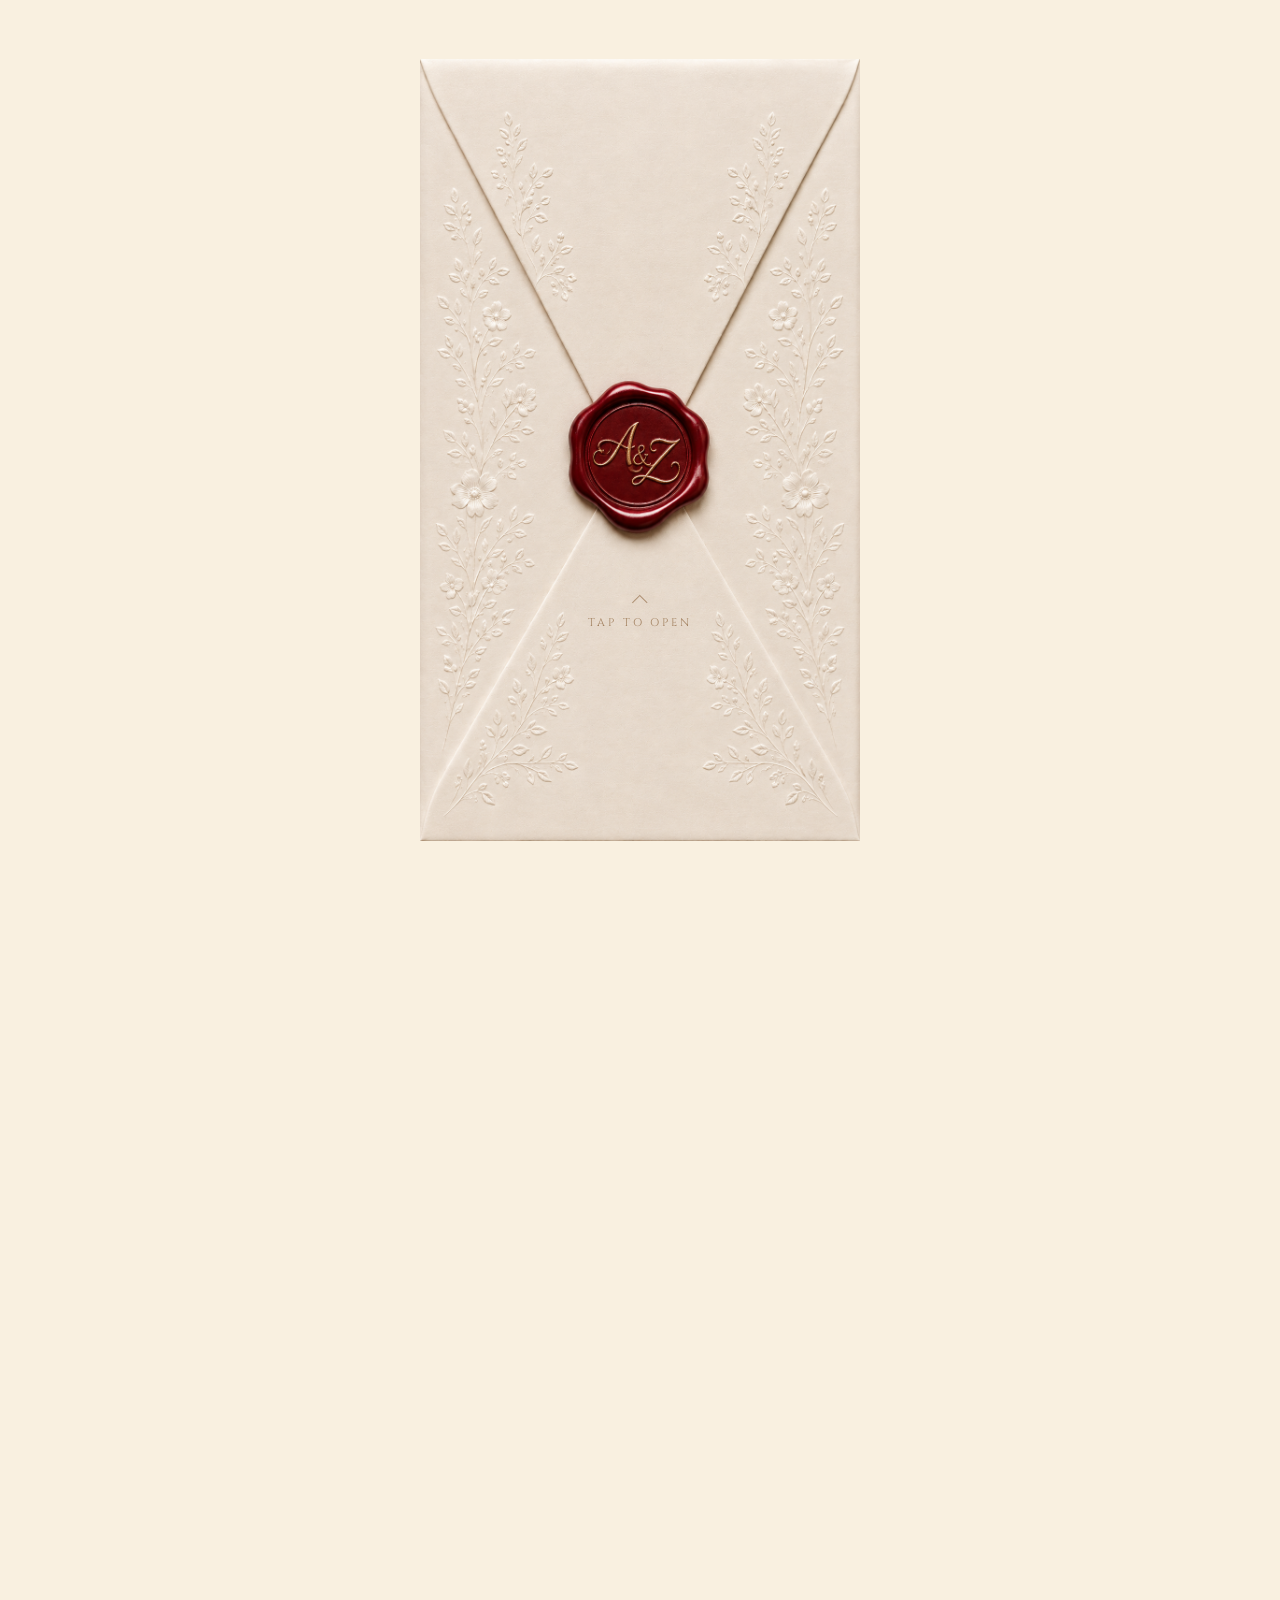
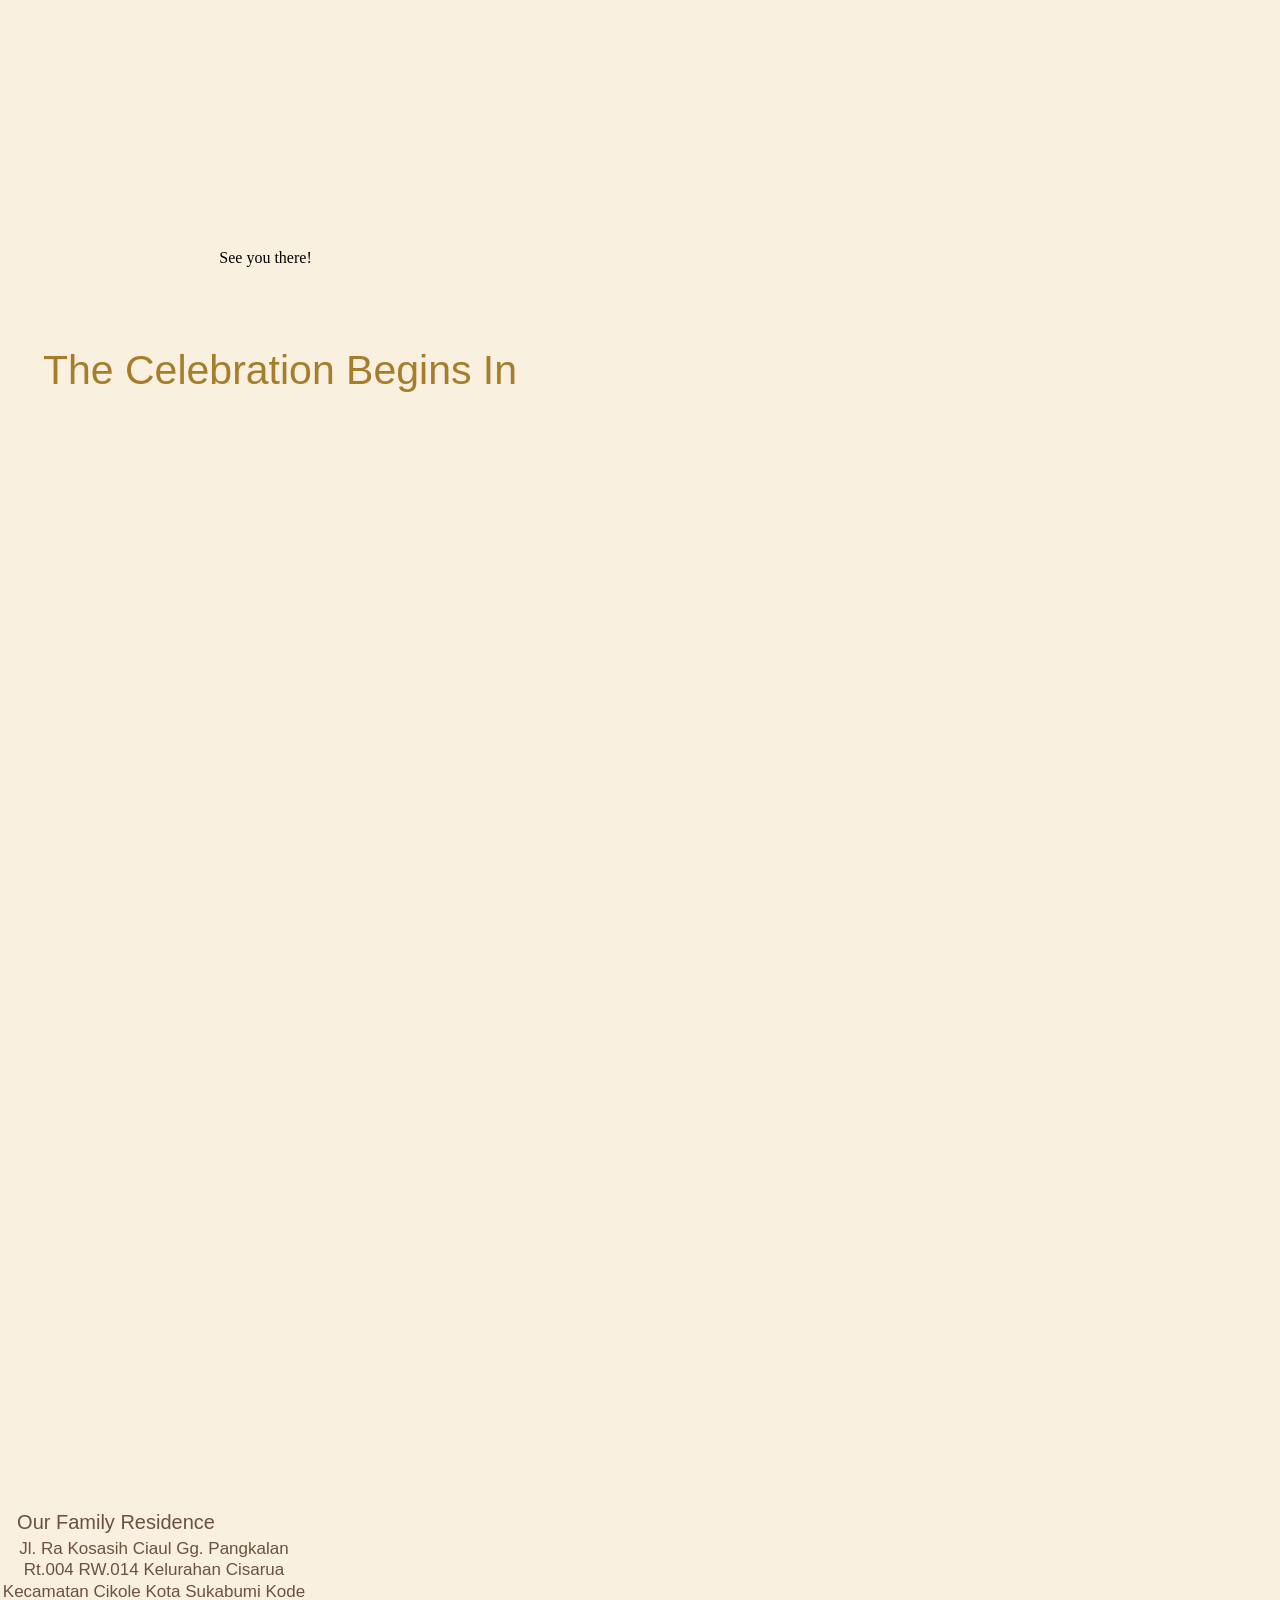
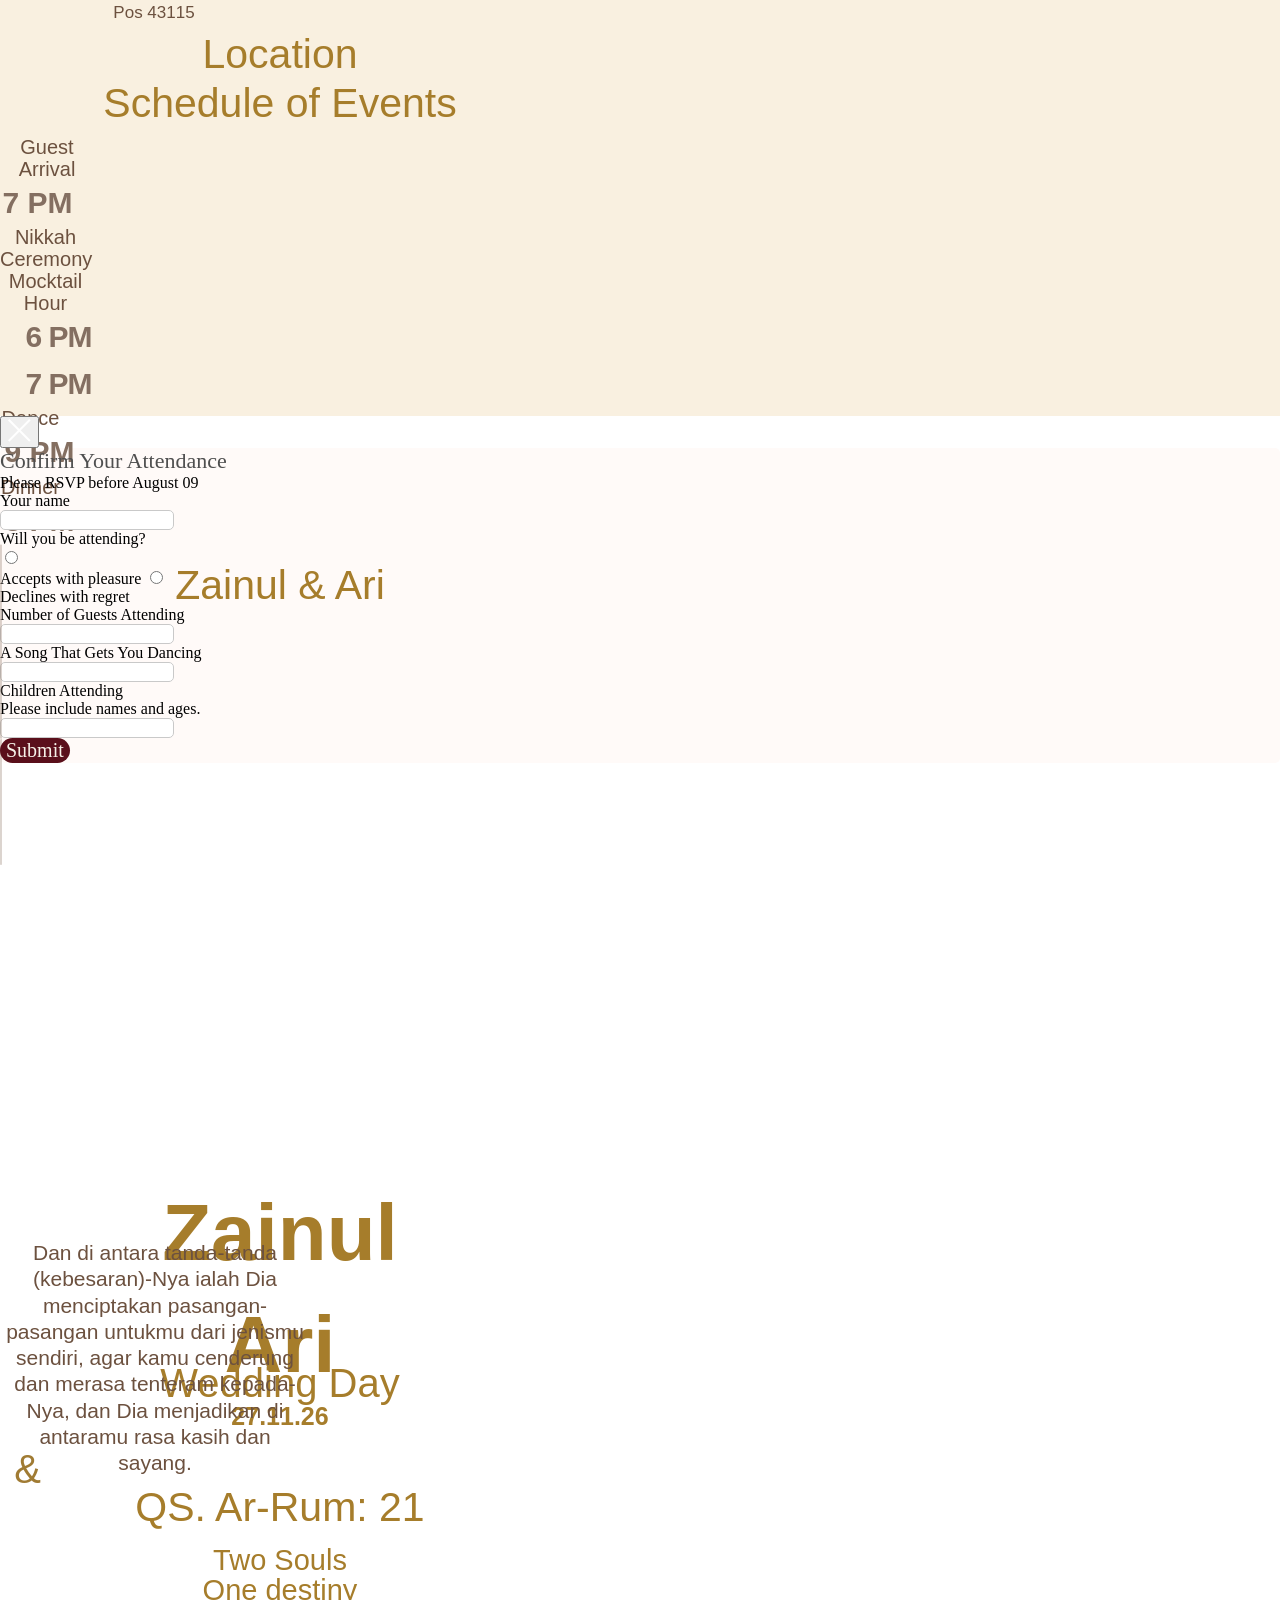
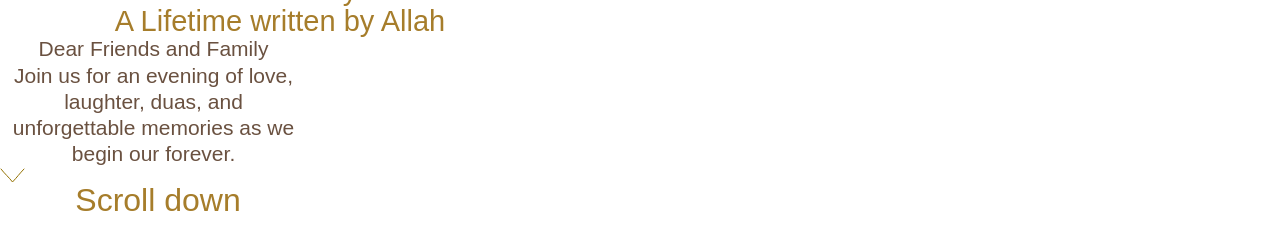
==== commit 0e9b7519: "Adjust font size for element ID 1780748008617000003 in index.html" ====
--- a/index.html
+++ b/index.html
@@ -1041,7 +1041,7 @@
                 #rec4227041103 .tn-elem[data-elem-id="1780748008617000003"] .tn-atom {
                     vertical-align: middle;
                     color: #a67d2b;
-                    font-size: 41px;
+                    font-size: 29px;
                     font-family: "NewFonts", Arial, sans-serif;
                     line-height: 1.05;
                     font-weight: 300;
@@ -1441,7 +1441,7 @@
                         <div class="tn-atom tn-atom__html">
                             <video autoplay="" loop="" muted="" playsinline=""
                                 style="width: 100%; height: auto; object-fit: cover; display: block">
-                                <source src="https://assets.webgencyinvitations.com/Swans2_1_qwzsod.mov"
+                                <source src="assets/video/swan.mov"
                                     type="video/mp4" />
                                 Your browser does not support the video tag.
                             </video>
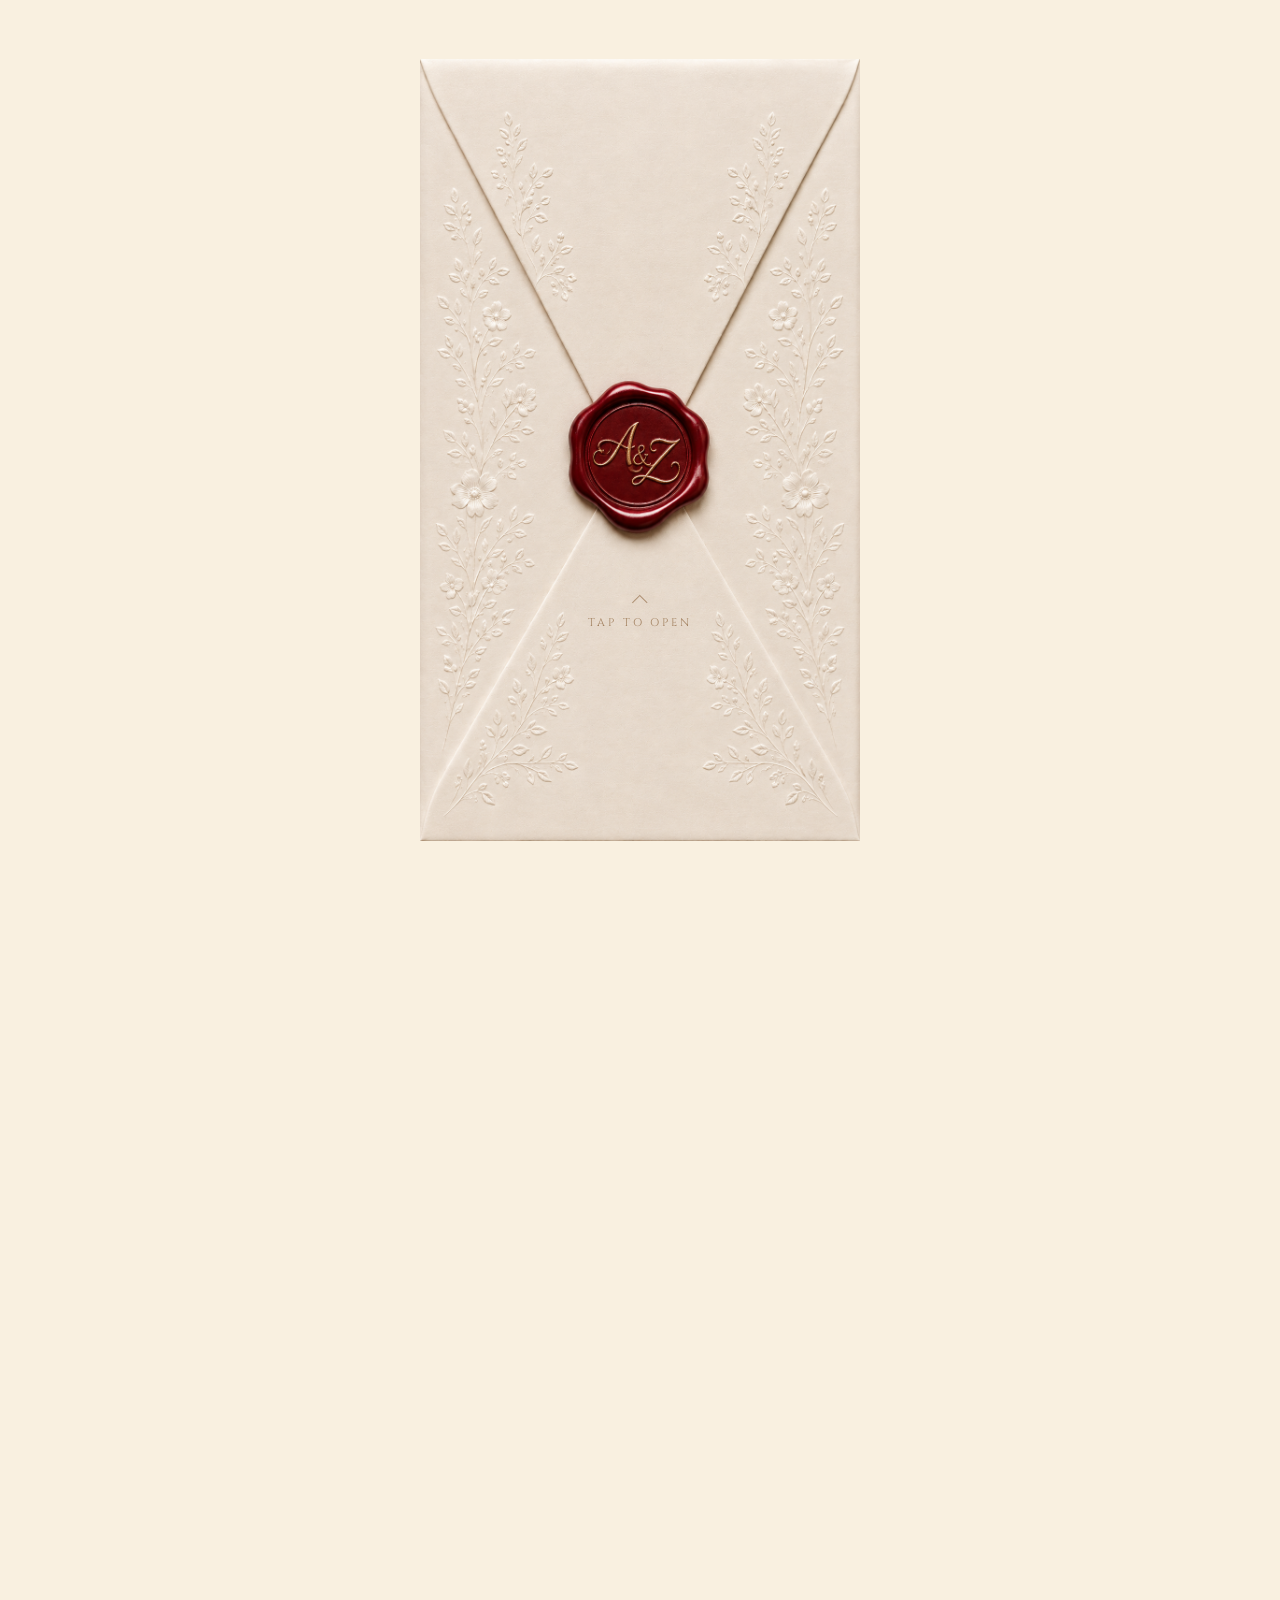
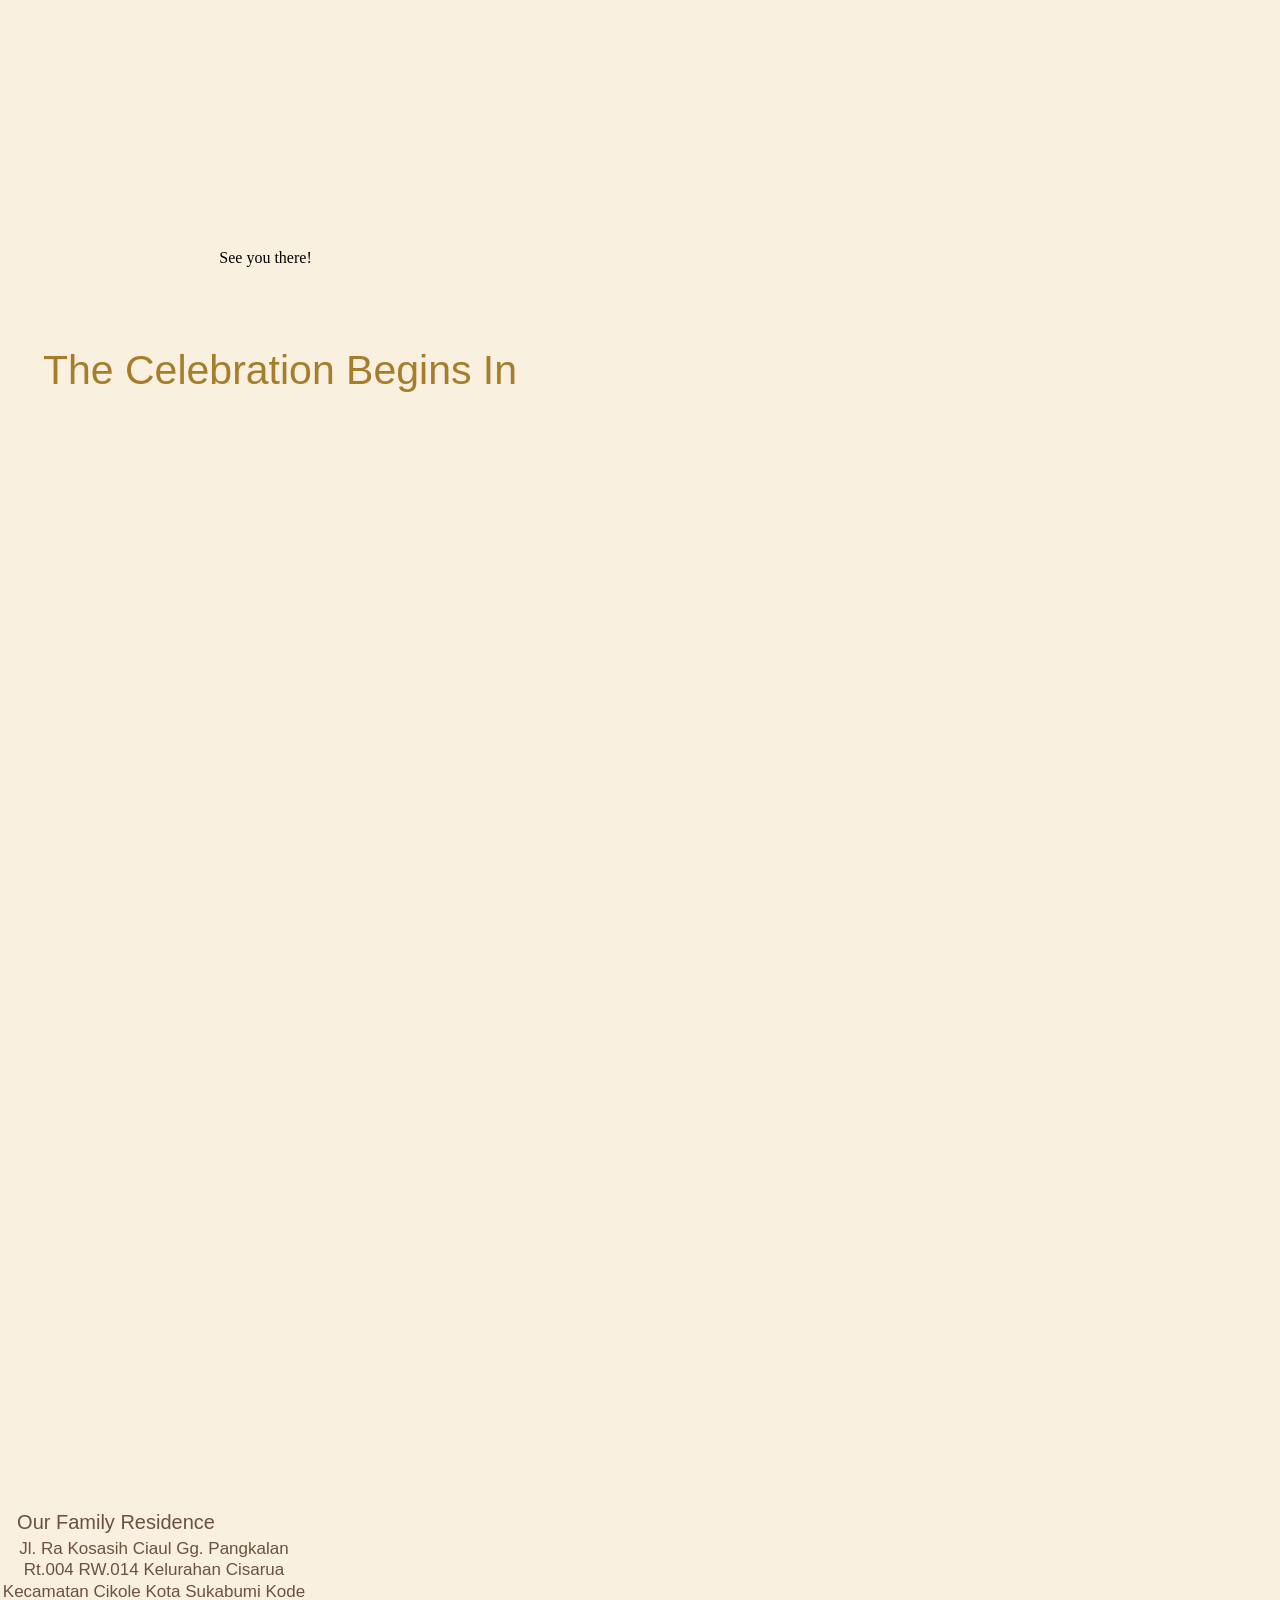
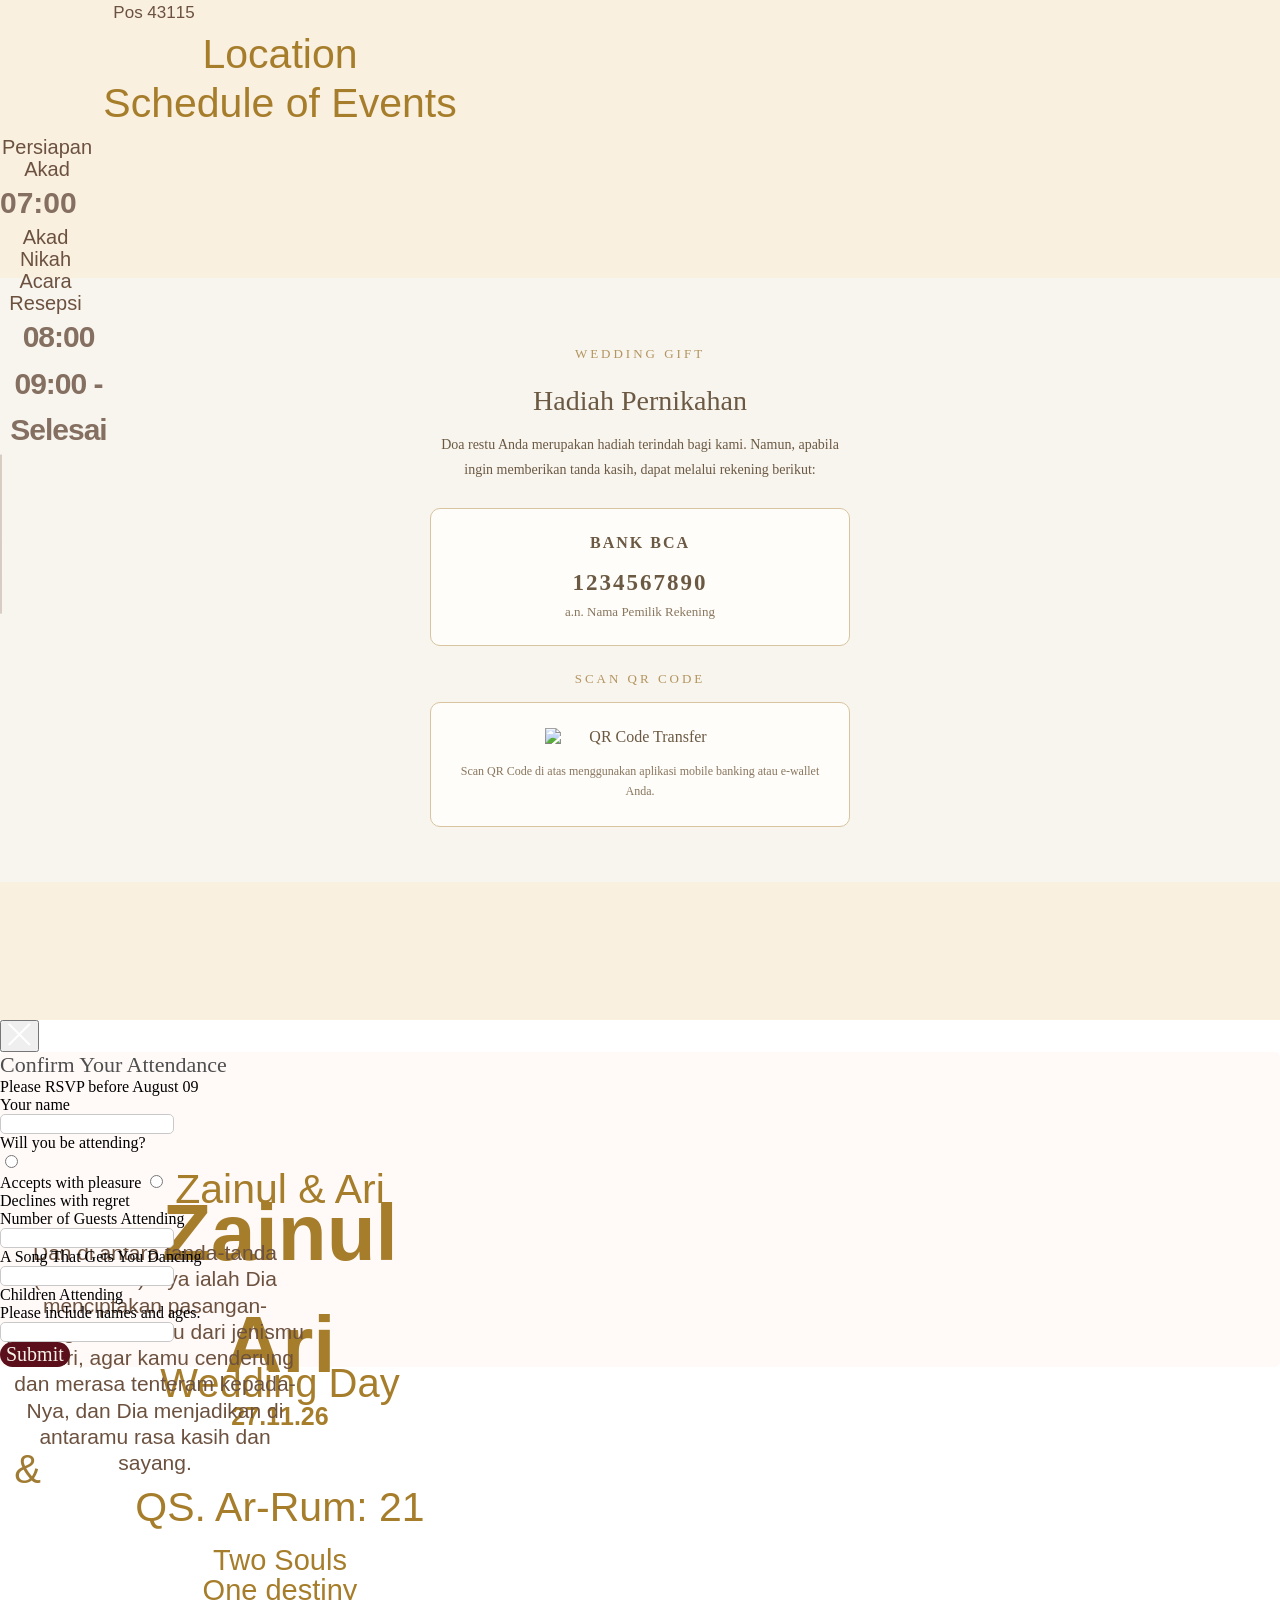
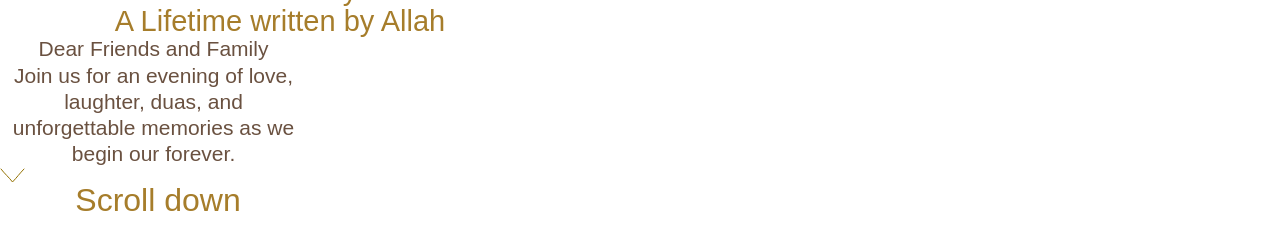
==== commit 386cad9c: "Update wedding event details and add bank account information section - Changed event titles to Indo" ====
--- a/index.html
+++ b/index.html
@@ -206,7 +206,7 @@
         data-tilda-formskey="b9e82ac5385c1bce198c7c2711836131" data-tilda-lazy="yes"
         data-tilda-page-alias="zainul-ari" data-tilda-page-id="155232023" data-tilda-project-country="NL"
         data-tilda-project-id="11836131" data-tilda-root-zone="one" id="allrecords">
-        <div class="r t-rec" data-animationappear="off" data-record-type="131" id="rec4227046903" style="">
+        <div class="r t-rec" data-animationappear="off" data-record-type="131" id="rec4227046903">
             <!-- T123 -->
             <div class="t123">
                 <div class="t-container_100">
@@ -248,7 +248,7 @@
                 </div>
             </div>
         </div>
-        <div class="r t-rec" data-animationappear="off" data-record-type="396" id="rec4227041103" style="">
+        <div class="r t-rec" data-animationappear="off" data-record-type="396" id="rec4227041103">
             <!-- T396 -->
             <style>
                 #rec4227041103 .t396__artboard {
@@ -270,11 +270,11 @@
 
                 @media screen and (max-width: 1199px) {
 
-                    #rec4227041103 .t396__artboard,
+                    /* #rec4227041103 .t396__artboard,
                     #rec4227041103 .t396__filter,
                     #rec4227041103 .t396__carrier {}
 
-                    #rec4227041103 .t396__filter {}
+                    #rec4227041103 .t396__filter {} */
 
                     #rec4227041103 .t396__carrier {
                         background-attachment: scroll;
@@ -283,11 +283,11 @@
 
                 @media screen and (max-width: 959px) {
 
-                    #rec4227041103 .t396__artboard,
+                    /* #rec4227041103 .t396__artboard,
                     #rec4227041103 .t396__filter,
                     #rec4227041103 .t396__carrier {}
 
-                    #rec4227041103 .t396__filter {}
+                    #rec4227041103 .t396__filter {} */
 
                     #rec4227041103 .t396__carrier {
                         background-attachment: scroll;
@@ -296,11 +296,11 @@
 
                 @media screen and (max-width: 639px) {
 
-                    #rec4227041103 .t396__artboard,
+                    /* #rec4227041103 .t396__artboard,
                     #rec4227041103 .t396__filter,
                     #rec4227041103 .t396__carrier {}
 
-                    #rec4227041103 .t396__filter {}
+                    #rec4227041103 .t396__filter {} */
 
                     #rec4227041103 .t396__carrier {
                         background-attachment: scroll;
@@ -315,7 +315,7 @@
                         height: 1240px;
                     }
 
-                    #rec4227041103 .t396__filter {}
+                    /* #rec4227041103 .t396__filter {} */
 
                     #rec4227041103 .t396__carrier {
                         background-attachment: scroll;
@@ -1719,7 +1719,7 @@
                         height: 247px;
                     }
 
-                    #rec2487446093 .t396__filter {}
+                    /* #rec2487446093 .t396__filter {} */
 
                     #rec2487446093 .t396__carrier {
                         background-attachment: scroll;
@@ -1734,7 +1734,7 @@
                         height: 257px;
                     }
 
-                    #rec2487446093 .t396__filter {}
+                    /* #rec2487446093 .t396__filter {} */
 
                     #rec2487446093 .t396__carrier {
                         background-attachment: scroll;
@@ -1749,7 +1749,7 @@
                         height: 257px;
                     }
 
-                    #rec2487446093 .t396__filter {}
+                    /* #rec2487446093 .t396__filter {} */
 
                     #rec2487446093 .t396__carrier {
                         background-attachment: scroll;
@@ -1764,7 +1764,7 @@
                         height: 247px;
                     }
 
-                    #rec2487446093 .t396__filter {}
+                    /* #rec2487446093 .t396__filter {} */
 
                     #rec2487446093 .t396__carrier {
                         background-attachment: scroll;
@@ -1993,7 +1993,7 @@
                         height: 570px;
                     }
 
-                    #rec2487446103 .t396__filter {}
+                    /* #rec2487446103 .t396__filter {} */
 
                     #rec2487446103 .t396__carrier {
                         background-attachment: scroll;
@@ -2002,11 +2002,11 @@
 
                 @media screen and (max-width: 959px) {
 
-                    #rec2487446103 .t396__artboard,
+                    /* #rec2487446103 .t396__artboard,
                     #rec2487446103 .t396__filter,
                     #rec2487446103 .t396__carrier {}
 
-                    #rec2487446103 .t396__filter {}
+                    #rec2487446103 .t396__filter {} */
 
                     #rec2487446103 .t396__carrier {
                         background-attachment: scroll;
@@ -2015,11 +2015,11 @@
 
                 @media screen and (max-width: 639px) {
 
-                    #rec2487446103 .t396__artboard,
+                    /* #rec2487446103 .t396__artboard,
                     #rec2487446103 .t396__filter,
                     #rec2487446103 .t396__carrier {}
 
-                    #rec2487446103 .t396__filter {}
+                    #rec2487446103 .t396__filter {} */
 
                     #rec2487446103 .t396__carrier {
                         background-attachment: scroll;
@@ -2028,11 +2028,11 @@
 
                 @media screen and (max-width: 479px) {
 
-                    #rec2487446103 .t396__artboard,
+                    /* #rec2487446103 .t396__artboard,
                     #rec2487446103 .t396__filter,
                     #rec2487446103 .t396__carrier {}
 
-                    #rec2487446103 .t396__filter {}
+                    #rec2487446103 .t396__filter {} */
 
                     #rec2487446103 .t396__carrier {
                         background-attachment: scroll;
@@ -3743,7 +3743,7 @@
                         data-field-textfit-value="autoheight" data-field-top-res-320-value="143"
                         data-field-top-value="143" data-field-topunits-value="px" data-field-width-res-640-value="94"
                         data-field-width-value="94" data-field-widthunits-value="px">
-                        <div class="tn-atom" field="tn_text_1763405268776">Guest Arrival</div>
+                        <div class="tn-atom" field="tn_text_1763405268776">Persiapan Akad</div>
                     </div>
                     <div class="t396__elem tn-elem tn-elem__24874461031772803062504 t-animate"
                         data-animate-duration="1.5" data-animate-mobile="y" data-animate-style="fadein"
@@ -3756,7 +3756,7 @@
                         data-field-textfit-value="autoheight" data-field-top-value="141" data-field-topunits-value="px"
                         data-field-width-res-640-value="129" data-field-width-value="75"
                         data-field-widthunits-value="px">
-                        <div class="tn-atom" field="tn_text_1772803062504">7 PM</div>
+                        <div class="tn-atom" field="tn_text_1772803062504">07:00</div>
                     </div>
                     <div class="t396__elem tn-elem tn-elem__24874461031772803288793000002 t-animate"
                         data-animate-delay="0.1" data-animate-duration="1.5" data-animate-mobile="y"
@@ -3770,7 +3770,7 @@
                         data-field-textfit-value="autoheight" data-field-top-value="215" data-field-topunits-value="px"
                         data-field-width-res-320-value="91" data-field-width-res-640-value="91"
                         data-field-width-value="91" data-field-widthunits-value="px">
-                        <div class="tn-atom" field="tn_text_1772803288793000002">Nikkah Ceremony</div>
+                        <div class="tn-atom" field="tn_text_1772803288793000002">Akad Nikah</div>
                     </div>
                     <div class="t396__elem tn-elem tn-elem__24874461031782315605037000003 t-animate"
                         data-animate-delay="0.1" data-animate-duration="1.5" data-animate-mobile="y"
@@ -3784,7 +3784,7 @@
                         data-field-textfit-value="autoheight" data-field-top-value="302" data-field-topunits-value="px"
                         data-field-width-res-320-value="91" data-field-width-res-640-value="91"
                         data-field-width-value="91" data-field-widthunits-value="px">
-                        <div class="tn-atom" field="tn_text_1782315605037000003">Mocktail Hour</div>
+                        <div class="tn-atom" field="tn_text_1782315605037000003">Acara Resepsi</div>
                     </div>
                     <div class="t396__elem tn-elem tn-elem__24874461031772803288793000003 t-animate"
                         data-animate-delay="0.1" data-animate-duration="1.5" data-animate-mobile="y"
@@ -3797,7 +3797,7 @@
                         data-field-textfit-value="autoheight" data-field-top-value="224" data-field-topunits-value="px"
                         data-field-width-res-640-value="129" data-field-width-value="117"
                         data-field-widthunits-value="px">
-                        <div class="tn-atom" field="tn_text_1772803288793000003">6 PM</div>
+                        <div class="tn-atom" field="tn_text_1772803288793000003">08:00</div>
                     </div>
                     <div class="t396__elem tn-elem tn-elem__24874461031782315588274000002 t-animate"
                         data-animate-delay="0.1" data-animate-duration="1.5" data-animate-mobile="y"
@@ -3810,9 +3810,9 @@
                         data-field-textfit-value="autoheight" data-field-top-value="300" data-field-topunits-value="px"
                         data-field-width-res-640-value="129" data-field-width-value="117"
                         data-field-widthunits-value="px">
-                        <div class="tn-atom" field="tn_text_1782315588274000002">7 PM</div>
+                        <div class="tn-atom" field="tn_text_1782315588274000002">09:00 - Selesai</div>
                     </div>
-                    <div class="t396__elem tn-elem tn-elem__24874461031772803619332000008 t-animate"
+                    <!-- <div class="t396__elem tn-elem tn-elem__24874461031772803619332000008 t-animate"
                         data-animate-delay="0.4" data-animate-duration="1.5" data-animate-mobile="y"
                         data-animate-style="fadein" data-elem-id="1772803619332000008" data-elem-type="text"
                         data-field-axisx-value="left" data-field-axisy-value="top" data-field-container-value="grid"
@@ -3825,8 +3825,8 @@
                         data-field-top-res-960-value="468" data-field-top-value="468" data-field-topunits-value="px"
                         data-field-width-value="61" data-field-widthunits-value="px">
                         <div class="tn-atom" field="tn_text_1772803619332000008">Dance</div>
-                    </div>
-                    <div class="t396__elem tn-elem tn-elem__24874461031772803619332000009 t-animate"
+                    </div> -->
+                    <!-- <div class="t396__elem tn-elem tn-elem__24874461031772803619332000009 t-animate"
                         data-animate-delay="0.4" data-animate-duration="1.5" data-animate-mobile="y"
                         data-animate-style="fadein" data-elem-id="1772803619332000009" data-elem-type="text"
                         data-field-axisx-value="left" data-field-axisy-value="top" data-field-container-value="grid"
@@ -3840,8 +3840,8 @@
                         data-field-width-res-640-value="136" data-field-width-value="79"
                         data-field-widthunits-value="px">
                         <div class="tn-atom" field="tn_text_1772803619332000009">9 PM</div>
-                    </div>
-                    <div class="t396__elem tn-elem tn-elem__24874461031778517684813000001 t-animate"
+                    </div> -->
+                    <!-- <div class="t396__elem tn-elem tn-elem__24874461031778517684813000001 t-animate"
                         data-animate-delay="0.3" data-animate-duration="1.5" data-animate-mobile="y"
                         data-animate-style="fadein" data-elem-id="1778517684813000001" data-elem-type="text"
                         data-field-axisx-value="left" data-field-axisy-value="top" data-field-container-value="grid"
@@ -3854,8 +3854,8 @@
                         data-field-top-res-960-value="391" data-field-top-value="392" data-field-topunits-value="px"
                         data-field-width-value="61" data-field-widthunits-value="px">
                         <div class="tn-atom" field="tn_text_1778517684813000001">Dinner</div>
-                    </div>
-                    <div class="t396__elem tn-elem tn-elem__24874461031778517684813000002 t-animate"
+                    </div> -->
+                    <!-- <div class="t396__elem tn-elem tn-elem__24874461031778517684813000002 t-animate"
                         data-animate-delay="0.3" data-animate-duration="1.5" data-animate-mobile="y"
                         data-animate-style="fadein" data-elem-id="1778517684813000002" data-elem-type="text"
                         data-field-axisx-value="left" data-field-axisy-value="top" data-field-container-value="grid"
@@ -3869,7 +3869,7 @@
                         data-field-width-res-640-value="136" data-field-width-value="79"
                         data-field-widthunits-value="px">
                         <div class="tn-atom" field="tn_text_1778517684813000002">8 PM</div>
-                    </div>
+                    </div> -->
                     <div class="t396__elem tn-elem tn-elem__24874461031772803124037" data-elem-id="1772803124037"
                         data-elem-type="vector" data-field-axisx-value="left" data-field-axisy-value="top"
                         data-field-container-res-960-value="grid" data-field-container-value="grid"
@@ -3889,7 +3889,7 @@
                                 <line fill="transparent" fill-opacity="1" id="tSvg18a256d1349" stroke="#9c8575"
                                     stroke-linecap="round" stroke-opacity="1" stroke-width="1"
                                     style="transform-origin: 1.01px 161.51px" title="Line 1" x1="1.00" x2="1.02"
-                                    y1="1.00" y2="322.01"></line>
+                                    y1="1.00" y2="160.01"></line>
                             </svg>
                         </div>
                     </div>
@@ -3935,7 +3935,7 @@
                         data-field-widthmode-value="fixed" data-field-widthunits-value="px">
                         <div class="tn-atom"></div>
                     </div>
-                    <div class="t396__elem tn-elem tn-elem__24874461031772803619332000010"
+                    <!-- <div class="t396__elem tn-elem tn-elem__24874461031772803619332000010"
                         data-elem-id="1772803619332000010" data-elem-type="shape" data-field-axisx-value="left"
                         data-field-axisy-value="top" data-field-container-res-960-value="grid"
                         data-field-container-value="grid" data-field-height-res-960-value="8"
@@ -3948,8 +3948,8 @@
                         data-field-topunits-value="px" data-field-width-res-960-value="8" data-field-width-value="8"
                         data-field-widthmode-value="fixed" data-field-widthunits-value="px">
                         <div class="tn-atom"></div>
-                    </div>
-                    <div class="t396__elem tn-elem tn-elem__24874461031778517704423000003"
+                    </div> -->
+                    <!-- <div class="t396__elem tn-elem tn-elem__24874461031778517704423000003"
                         data-elem-id="1778517704423000003" data-elem-type="shape" data-field-axisx-value="left"
                         data-field-axisy-value="top" data-field-container-res-960-value="grid"
                         data-field-container-value="grid" data-field-height-res-960-value="8"
@@ -3962,11 +3962,12 @@
                         data-field-topunits-value="px" data-field-width-res-960-value="8" data-field-width-value="8"
                         data-field-widthmode-value="fixed" data-field-widthunits-value="px">
                         <div class="tn-atom"></div>
-                    </div>
+                    </div> -->
+                    
                     <div class="t396__elem tn-elem tn-elem__24874461031773602024985" data-animate-mobile="y"
                         data-animate-sbs-event="scroll"
-                        data-animate-sbs-opts="[{'mx':0,'my':0,'sx':1,'sy':1,'op':1,'ro':0,'di':'0','dd':'0','fi':'0'},{'mx':0,'my':80,'sx':1,'sy':1,'op':1,'ro':0,'di':100,'dd':'0','fi':'0'},{'mx':0,'my':169,'sx':1,'sy':1,'op':1,'ro':0,'di':100,'dd':'0','fi':'0'},{'mx':0,'my':247,'sx':1,'sy':1,'op':1,'ro':0,'di':100,'dd':'0','fi':'0'},{'mx':0,'my':311,'sx':1,'sy':1,'op':1,'ro':0,'di':100,'dd':'0','fi':'0'}]"
-                        data-animate-sbs-opts-res-960="[{'mx':0,'my':0,'sx':1,'sy':1,'op':1,'ro':0,'di':'0','dd':'0','fi':'0'},{'mx':0,'my':80,'sx':1,'sy':1,'op':1,'ro':0,'di':100,'dd':'0','fi':'0'},{'mx':0,'my':169,'sx':1,'sy':1,'op':1,'ro':0,'di':100,'dd':'0','fi':'0'},{'mx':0,'my':247,'sx':1,'sy':1,'op':1,'ro':0,'di':100,'dd':'0','fi':'0'},{'mx':0,'my':309,'sx':1,'sy':1,'op':1,'ro':0,'di':100,'dd':'0','fi':'0'}]"
+                        data-animate-sbs-opts="[{'mx':0,'my':0,'sx':1,'sy':1,'op':1,'ro':0,'di':'0','dd':'0','fi':'0'},{'mx':0,'my':80,'sx':1,'sy':1,'op':1,'ro':0,'di':100,'dd':'0','fi':'0'},{'mx':0,'my':176,'sx':1,'sy':1,'op':1,'ro':0,'di':100,'dd':'0','fi':'0'},{'mx':0,'my':170.56,'sx':1,'sy':1,'op':1,'ro':0,'di':100,'dd':'0','fi':'0'}]"
+                        data-animate-sbs-opts-res-960="[{'mx':0,'my':0,'sx':1,'sy':1,'op':1,'ro':0,'di':'0','dd':'0','fi':'0'},{'mx':0,'my':80,'sx':1,'sy':1,'op':1,'ro':0,'di':100,'dd':'0','fi':'0'},{'mx':0,'my':176,'sx':1,'sy':1,'op':1,'ro':0,'di':100,'dd':'0','fi':'0'},{'mx':0,'my':170.56,'sx':1,'sy':1,'op':1,'ro':0,'di':100,'dd':'0','fi':'0'}]"
                         data-animate-sbs-trg="0.5" data-animate-sbs-trgofst="0" data-elem-id="1773602024985"
                         data-elem-type="image" data-field-axisx-value="left" data-field-axisy-value="top"
                         data-field-container-value="grid" data-field-fileheight-value="1201"
@@ -3986,6 +3987,7 @@
                                 src="https://thb.tildacdn.net/tild3363-3665-4330-a361-666466346532/-/resize/20x/rose_-_Copy.png" />
                         </div>
                     </div>
+
                     <div class="t396__elem tn-elem tn-elem__24874461031780148092188000001 t-animate"
                         data-animate-distance="40" data-animate-duration="2" data-animate-mobile="y"
                         data-animate-style="fadeinright" data-elem-id="1780148092188000001" data-elem-type="image"
@@ -4060,7 +4062,7 @@
                         height: 405px;
                     }
 
-                    #rec2487446153 .t396__filter {}
+                    /* #rec2487446153 .t396__filter {} */
 
                     #rec2487446153 .t396__carrier {
                         background-attachment: scroll;
@@ -4075,7 +4077,7 @@
                         height: 405px;
                     }
 
-                    #rec2487446153 .t396__filter {}
+                    /* #rec2487446153 .t396__filter {} */
 
                     #rec2487446153 .t396__carrier {
                         background-attachment: scroll;
@@ -4090,7 +4092,7 @@
                         height: 405px;
                     }
 
-                    #rec2487446153 .t396__filter {}
+                    /* #rec2487446153 .t396__filter {} */
 
                     #rec2487446153 .t396__carrier {
                         background-attachment: scroll;
@@ -4105,7 +4107,7 @@
                         height: 405px;
                     }
 
-                    #rec2487446153 .t396__filter {}
+                    /* #rec2487446153 .t396__filter {} */
 
                     #rec2487446153 .t396__carrier {
                         background-attachment: scroll;
@@ -5109,11 +5111,11 @@
 
                 @media screen and (max-width: 1199px) {
 
-                    #rec2487446163 .t396__artboard,
+                    /* #rec2487446163 .t396__artboard,
                     #rec2487446163 .t396__filter,
                     #rec2487446163 .t396__carrier {}
 
-                    #rec2487446163 .t396__filter {}
+                    #rec2487446163 .t396__filter {} */
 
                     #rec2487446163 .t396__carrier {
                         background-attachment: scroll;
@@ -5122,11 +5124,11 @@
 
                 @media screen and (max-width: 959px) {
 
-                    #rec2487446163 .t396__artboard,
+                    /* #rec2487446163 .t396__artboard,
                     #rec2487446163 .t396__filter,
                     #rec2487446163 .t396__carrier {}
 
-                    #rec2487446163 .t396__filter {}
+                    #rec2487446163 .t396__filter {} */
 
                     #rec2487446163 .t396__carrier {
                         background-attachment: scroll;
@@ -5135,11 +5137,11 @@
 
                 @media screen and (max-width: 639px) {
 
-                    #rec2487446163 .t396__artboard,
+                    /* #rec2487446163 .t396__artboard,
                     #rec2487446163 .t396__filter,
                     #rec2487446163 .t396__carrier {}
 
-                    #rec2487446163 .t396__filter {}
+                    #rec2487446163 .t396__filter {} */
 
                     #rec2487446163 .t396__carrier {
                         background-attachment: scroll;
@@ -5154,7 +5156,7 @@
                         height: 343px;
                     }
 
-                    #rec2487446163 .t396__filter {}
+                    /* #rec2487446163 .t396__filter {} */
 
                     #rec2487446163 .t396__carrier {
                         background-attachment: scroll;
@@ -5497,7 +5499,7 @@
                         height: 491px;
                     }
 
-                    #rec2487446183 .t396__filter {}
+                    /* #rec2487446183 .t396__filter {} */
 
                     #rec2487446183 .t396__carrier {
                         background-attachment: scroll;
@@ -5512,7 +5514,7 @@
                         height: 491px;
                     }
 
-                    #rec2487446183 .t396__filter {}
+                    /* #rec2487446183 .t396__filter {} */
 
                     #rec2487446183 .t396__carrier {
                         background-attachment: scroll;
@@ -5527,7 +5529,7 @@
                         height: 491px;
                     }
 
-                    #rec2487446183 .t396__filter {}
+                    /* #rec2487446183 .t396__filter {} */
 
                     #rec2487446183 .t396__carrier {
                         background-attachment: scroll;
@@ -5542,7 +5544,7 @@
                         height: 491px;
                     }
 
-                    #rec2487446183 .t396__filter {}
+                    /* #rec2487446183 .t396__filter {} */
 
                     #rec2487446183 .t396__carrier {
                         background-attachment: scroll;
@@ -6210,7 +6212,7 @@
                 }
             </style>
             <div class="t396">
-                <div class="t396__artboard" data-artboard-height="491" data-artboard-height-res-320="491"
+                <div class="t396__artboard" data-artboard-height="691" data-artboard-height-res-320="491"
                     data-artboard-height-res-480="491" data-artboard-height-res-640="491"
                     data-artboard-height-res-960="491" data-artboard-recid="2487446183"
                     data-artboard-screens="320,480,640,960,1200" data-artboard-upscale="grid"
@@ -6256,30 +6258,6 @@
                                 src="https://thb.tildacdn.net/tild6566-6366-4963-a666-386132623862/-/resize/20x/623915249_2629494717.png" />
                         </div>
                     </div>
-                    <!-- <div class="t396__elem tn-elem tn-elem__24874461831772813849329000001 t-animate"
-                        data-animate-distance="40" data-animate-duration="2" data-animate-mobile="y"
-                        data-animate-style="fadeinup" data-elem-id="1772813849329000001" data-elem-type="text"
-                        data-field-axisx-value="left" data-field-axisy-value="top" data-field-container-value="grid"
-                        data-field-fontsize-value="21" data-field-height-value="26" data-field-heightunits-value="px"
-                        data-field-left-res-320-value="5" data-field-left-res-480-value="85"
-                        data-field-left-res-640-value="165" data-field-left-res-960-value="325"
-                        data-field-left-value="445" data-field-leftunits-value="px"
-                        data-field-textfit-value="autoheight" data-field-top-value="361" data-field-topunits-value="px"
-                        data-field-width-value="310" data-field-widthunits-value="px">
-                        <div class="tn-atom" field="tn_text_1772813849329000001">
-                            Kindly, no boxed gifts please.
-                        </div>
-                    </div>
-                    <div class="t396__elem tn-elem tn-elem__24874461831763405219328" data-elem-id="1763405219328"
-                        data-elem-type="text" data-field-axisx-value="left" data-field-axisy-value="top"
-                        data-field-container-value="grid" data-field-fontsize-value="41" data-field-height-value="64"
-                        data-field-heightunits-value="px" data-field-left-res-320-value="-120"
-                        data-field-left-res-480-value="-40" data-field-left-res-640-value="40"
-                        data-field-left-res-960-value="200" data-field-left-value="320" data-field-leftunits-value="px"
-                        data-field-textfit-value="autoheight" data-field-top-value="284" data-field-topunits-value="px"
-                        data-field-width-value="560" data-field-widthunits-value="px">
-                        <div class="tn-atom" field="tn_text_1763405219328">Gift Preference</div>
-                    </div> -->
                     <div class="t396__elem tn-elem tn-elem__24874461831778524751695000001 t-animate"
                         data-animate-distance="40" data-animate-duration="2" data-animate-mobile="y"
                         data-animate-style="fadeinup" data-elem-id="1778524751695000001" data-elem-type="text"
@@ -6371,6 +6349,139 @@
                 </div>
             </div>
             <!-- /T396 -->
+
+            
+            <!-- SECTION: INFORMASI REKENING -->
+            <div class="bank-account-section">
+                <div class="bank-account-content">
+                    <p class="bank-account-subtitle">Wedding Gift</p>
+                    <h2>Hadiah Pernikahan</h2>
+
+                    <p class="bank-account-description">
+                        Doa restu Anda merupakan hadiah terindah bagi kami.
+                        Namun, apabila ingin memberikan tanda kasih,
+                        dapat melalui rekening berikut:
+                    </p>
+
+                    <!-- INFORMASI REKENING -->
+                    <div class="bank-account-card">
+                        <div class="bank-account-bank">BANK BCA</div>
+                        <div class="bank-account-number">1234567890</div>
+                        <div class="bank-account-owner">
+                            a.n. Nama Pemilik Rekening
+                        </div>
+                    </div>
+
+                    <!-- QR CODE -->
+                    <div class="bank-qr-section">
+                        <p class="bank-qr-title">Scan QR Code</p>
+
+                        <div class="bank-qr-card">
+                            <img
+                                src="assets/images/qris.png"
+                                alt="QR Code Transfer"
+                                class="bank-qr-image"
+                            />
+
+                            <p class="bank-qr-description">
+                                Scan QR Code di atas menggunakan aplikasi
+                                mobile banking atau e-wallet Anda.
+                            </p>
+                        </div>
+                    </div>
+                </div>
+            </div>
+
+            <style>
+                .bank-account-section {
+                    background: #f8f5ef;
+                    padding: 55px 20px;
+                    text-align: center;
+                    color: #6b5943;
+                    font-family: inherit;
+                }
+
+                .bank-account-content {
+                    max-width: 420px;
+                    margin: 0 auto;
+                }
+
+                .bank-account-subtitle,
+                .bank-qr-title {
+                    color: #b3945e;
+                    font-size: 13px;
+                    letter-spacing: 3px;
+                    text-transform: uppercase;
+                }
+
+                .bank-account-subtitle {
+                    margin-bottom: 10px;
+                }
+
+                .bank-account-content h2 {
+                    font-size: 28px;
+                    font-weight: 400;
+                    margin-bottom: 15px;
+                }
+
+                .bank-account-description {
+                    font-size: 14px;
+                    line-height: 1.8;
+                    margin-bottom: 25px;
+                }
+
+                .bank-account-card,
+                .bank-qr-card {
+                    background: #fffdf9;
+                    border: 1px solid #d8c49f;
+                    border-radius: 10px;
+                    padding: 25px 20px;
+                }
+
+                .bank-account-bank {
+                    font-size: 16px;
+                    font-weight: 600;
+                    letter-spacing: 2px;
+                    margin-bottom: 18px;
+                }
+
+                .bank-account-number {
+                    font-size: 23px;
+                    font-weight: 600;
+                    letter-spacing: 2px;
+                    margin-bottom: 8px;
+                }
+
+                .bank-account-owner {
+                    font-size: 13px;
+                    color: #88765e;
+                }
+
+                .bank-qr-section {
+                    margin-top: 25px;
+                }
+
+                .bank-qr-title {
+                    margin-bottom: 15px;
+                }
+
+                .bank-qr-image {
+                    width: 190px;
+                    max-width: 100%;
+                    height: auto;
+                    display: block;
+                    margin: 0 auto 15px;
+                }
+
+                .bank-qr-description {
+                    font-size: 12px;
+                    line-height: 1.7;
+                    color: #88765e;
+                    margin-bottom: 0;
+                }
+            </style>
+
+
         </div>
         <div class="r t-rec t-rec_pt_0" data-animationappear="off" data-bg-color="#f6f1e8" data-record-type="396"
             id="rec2487446223" style="padding-top: 0px; background-color: #f6f1e8">
@@ -6401,7 +6512,7 @@
                         height: 138px;
                     }
 
-                    #rec2487446223 .t396__filter {}
+                    /* #rec2487446223 .t396__filter {} */
 
                     #rec2487446223 .t396__carrier {
                         background-attachment: scroll;
@@ -6416,7 +6527,7 @@
                         height: 138px;
                     }
 
-                    #rec2487446223 .t396__filter {}
+                    /* #rec2487446223 .t396__filter {} */
 
                     #rec2487446223 .t396__carrier {
                         background-attachment: scroll;
@@ -6431,7 +6542,7 @@
                         height: 138px;
                     }
 
-                    #rec2487446223 .t396__filter {}
+                    /* #rec2487446223 .t396__filter {} */
 
                     #rec2487446223 .t396__carrier {
                         background-attachment: scroll;
@@ -6446,7 +6557,7 @@
                         height: 138px;
                     }
 
-                    #rec2487446223 .t396__filter {}
+                    /* #rec2487446223 .t396__filter {} */
 
                     #rec2487446223 .t396__carrier {
                         background-attachment: scroll;
@@ -6844,20 +6955,6 @@
                     data-artboard-valign="center">
                     <div class="t396__carrier" data-artboard-recid="2487446223"></div>
                     <div class="t396__filter" data-artboard-recid="2487446223"></div>
-                    <!-- <div class="t396__elem tn-elem tn-elem__24874462231772813849329000001 t-animate"
-                        data-animate-distance="40" data-animate-duration="2" data-animate-mobile="y"
-                        data-animate-style="fadeinup" data-elem-id="1772813849329000001" data-elem-type="text"
-                        data-field-axisx-value="left" data-field-axisy-value="top" data-field-container-value="grid"
-                        data-field-fontsize-value="21" data-field-height-value="52" data-field-heightunits-value="px"
-                        data-field-left-res-320-value="-26" data-field-left-res-480-value="54"
-                        data-field-left-res-640-value="134" data-field-left-res-960-value="294"
-                        data-field-left-value="414" data-field-leftunits-value="px"
-                        data-field-textfit-value="autoheight" data-field-top-value="135" data-field-topunits-value="px"
-                        data-field-width-value="372" data-field-widthunits-value="px">
-                        <div class="tn-atom" field="tn_text_1772813849329000001">
-                            To help us prepare for a joyful celebration, kindly confirm your attendance.
-                        </div>
-                    </div> -->
                     <div class="t396__elem tn-elem tn-elem__24874462231763405219328" data-elem-id="1763405219328"
                         data-elem-type="text" data-field-axisx-value="left" data-field-axisy-value="top"
                         data-field-container-value="grid" data-field-fontsize-value="41" data-field-height-value="64"
@@ -6868,68 +6965,11 @@
                         data-field-width-value="560" data-field-widthunits-value="px">
                         <div class="tn-atom" field="tn_text_1763405219328">Zainul & Ari</div>
                     </div>
-                    <!-- <div class="t396__elem tn-elem tn-elem__24874462231782293057692 t-animate" data-animate-delay="0.5"
-                        data-animate-duration="1.5" data-animate-scale="0.9" data-animate-style="zoomin"
-                        data-elem-id="1782293057692" data-elem-type="image" data-field-axisx-value="left"
-                        data-field-axisy-value="top" data-field-container-value="grid" data-field-fileheight-value="896"
-                        data-field-filewidth-value="1195" data-field-height-res-320-value="142"
-                        data-field-height-res-480-value="142" data-field-height-res-640-value="142"
-                        data-field-height-res-960-value="142" data-field-height-value="142"
-                        data-field-heightmode-value="hug" data-field-heightunits-value="px"
-                        data-field-imagefit-value="auto" data-field-left-res-320-value="65"
-                        data-field-left-res-480-value="145" data-field-left-res-640-value="225"
-                        data-field-left-res-960-value="385" data-field-left-value="505" data-field-leftunits-value="px"
-                        data-field-top-value="210" data-field-topunits-value="px" data-field-width-value="190"
-                        data-field-widthunits-value="px">
-                        <a class="tn-atom" href="#popup:myform">
-                            <img alt="" class="tn-atom__img t-img"
-                                data-original="https://static.tildacdn.net/tild6638-6565-4665-a361-653962303137/wax_seal_1.png"
-                                imgfield="tn_img_1782293057692"
-                                src="https://thb.tildacdn.net/tild6638-6565-4665-a361-653962303137/-/resize/20x/wax_seal_1.png" />
-                        </a>
-                    </div>
-                    <div class="t396__elem tn-elem tn-elem__24874462231782316093804000001" data-animate-mobile="y"
-                        data-animate-sbs-event="intoview" data-animate-sbs-loop="loop"
-                        data-animate-sbs-opts="[{'mx':0,'my':0,'sx':1,'sy':1,'op':1,'ro':0,'ti':0,'ea':'0','dt':0},{'mx':0,'my':5,'sx':1,'sy':1,'op':1,'ro':0,'ti':600,'ea':'0','dt':0},{'mx':0,'my':0,'sx':1,'sy':1,'op':1,'ro':0,'ti':500,'ea':'0','dt':0}]"
-                        data-animate-sbs-trg="1" data-animate-sbs-trgofst="0" data-elem-id="1782316093804000001"
-                        data-elem-type="vector" data-field-axisx-value="left" data-field-axisy-value="top"
-                        data-field-container-value="grid" data-field-fileheight-value="16"
-                        data-field-filewidth-value="25" data-field-height-value="16" data-field-heightmode-value="hug"
-                        data-field-heightunits-value="px" data-field-left-res-320-value="147"
-                        data-field-left-res-480-value="227" data-field-left-res-640-value="307"
-                        data-field-left-res-960-value="467" data-field-left-value="587" data-field-leftunits-value="px"
-                        data-field-top-value="368" data-field-topunits-value="px" data-field-width-value="25"
-                        data-field-widthunits-value="px">
-                        <div class="tn-atom tn-atom__vector">
-                            <svg aria-label="" data-guides='{"vertical":[],"horizontal":[]}' role="img"
-                                viewbox="0 0 25.00 15.86" xmlns="http://www.w3.org/2000/svg">
-                                <defs></defs>
-                                <path
-                                    d="M0.9814 1.1528C4.344 5.4861 9.1375 9.1667 12.5 13.5C16.8042 9.1667 19.6774 5.4861 23.9815 1.1528"
-                                    fill="none" fill-opacity="1" id="tSvg840f611bed" stroke="#937100"
-                                    stroke-linecap="round" stroke-opacity="1" stroke-width="1" style="" title="Path 1">
-                                </path>
-                            </svg>
-                        </div>
-                    </div>
-                    <div class="t396__elem tn-elem tn-elem__24874462231782316019612" data-animate-mobile="y"
-                        data-animate-sbs-event="intoview" data-animate-sbs-loop="loop"
-                        data-animate-sbs-opts="[{'mx':0,'my':0,'sx':1,'sy':1,'op':1,'ro':0,'ti':0,'ea':'0','dt':0},{'mx':0,'my':5,'sx':1,'sy':1,'op':1,'ro':0,'ti':600,'ea':'0','dt':0},{'mx':0,'my':0,'sx':1,'sy':1,'op':1,'ro':0,'ti':500,'ea':'0','dt':0}]"
-                        data-animate-sbs-trg="1" data-animate-sbs-trgofst="0" data-elem-id="1782316019612"
-                        data-elem-type="text" data-field-axisx-value="left" data-field-axisy-value="top"
-                        data-field-container-value="grid" data-field-fontsize-value="32" data-field-height-value="50"
-                        data-field-heightunits-value="px" data-field-left-res-320-value="48"
-                        data-field-left-res-480-value="128" data-field-left-res-640-value="208"
-                        data-field-left-res-960-value="368" data-field-left-value="488" data-field-leftunits-value="px"
-                        data-field-textfit-value="autoheight" data-field-top-value="387" data-field-topunits-value="px"
-                        data-field-width-value="224" data-field-widthunits-value="px">
-                        <div class="tn-atom" field="tn_text_1782316019612">Click to open</div>
-                    </div> -->
                 </div>
             </div>
             <!-- /T396 -->
         </div>
-        <div class="r t-rec" data-animationappear="off" data-record-type="702" id="rec2487446233" style="">
+        <div class="r t-rec" data-animationappear="off" data-record-type="702" id="rec2487446233">
             <!-- T702 -->
             <div class="t702">
                 <div aria-label="Confirm Your Attendance" aria-modal="true" class="t-popup"
@@ -7014,14 +7054,14 @@
                                         </div>
                                         <div class="t-input-block" style="border-radius: 5px">
                                             <div class="t-radio__wrapper">
-                                                <label class="t-radio__item t-radio__control t-text t-text_xs" style="">
+                                                <label class="t-radio__item t-radio__control t-text t-text_xs">
                                                     <input aria-required="true" class="t-radio js-tilda-rule"
                                                         data-tilda-req="1" name="Will you be attending?" type="radio"
                                                         value="Accepts with pleasure" />
                                                     <div class="t-radio__indicator"></div>
                                                     <span> Accepts with pleasure </span>
                                                 </label>
-                                                <label class="t-radio__item t-radio__control t-text t-text_xs" style="">
+                                                <label class="t-radio__item t-radio__control t-text t-text_xs">
                                                     <input aria-required="true" class="t-radio js-tilda-rule"
                                                         data-tilda-req="1" name="Will you be attending?" type="radio"
                                                         value="Declines with regret" />
@@ -7357,7 +7397,7 @@
                         height: 673px;
                     }
 
-                    #rec2487446253 .t396__filter {}
+                    /* #rec2487446253 .t396__filter {} */
 
                     #rec2487446253 .t396__carrier {
                         background-attachment: scroll;
@@ -7372,7 +7412,7 @@
                         height: 673px;
                     }
 
-                    #rec2487446253 .t396__filter {}
+                    /* #rec2487446253 .t396__filter {} */
 
                     #rec2487446253 .t396__carrier {
                         background-attachment: scroll;
@@ -7387,7 +7427,7 @@
                         height: 673px;
                     }
 
-                    #rec2487446253 .t396__filter {}
+                    /* #rec2487446253 .t396__filter {} */
 
                     #rec2487446253 .t396__carrier {
                         background-attachment: scroll;
@@ -7402,7 +7442,7 @@
                         height: 673px;
                     }
 
-                    #rec2487446253 .t396__filter {}
+                    /* #rec2487446253 .t396__filter {} */
 
                     #rec2487446253 .t396__carrier {
                         background-attachment: scroll;
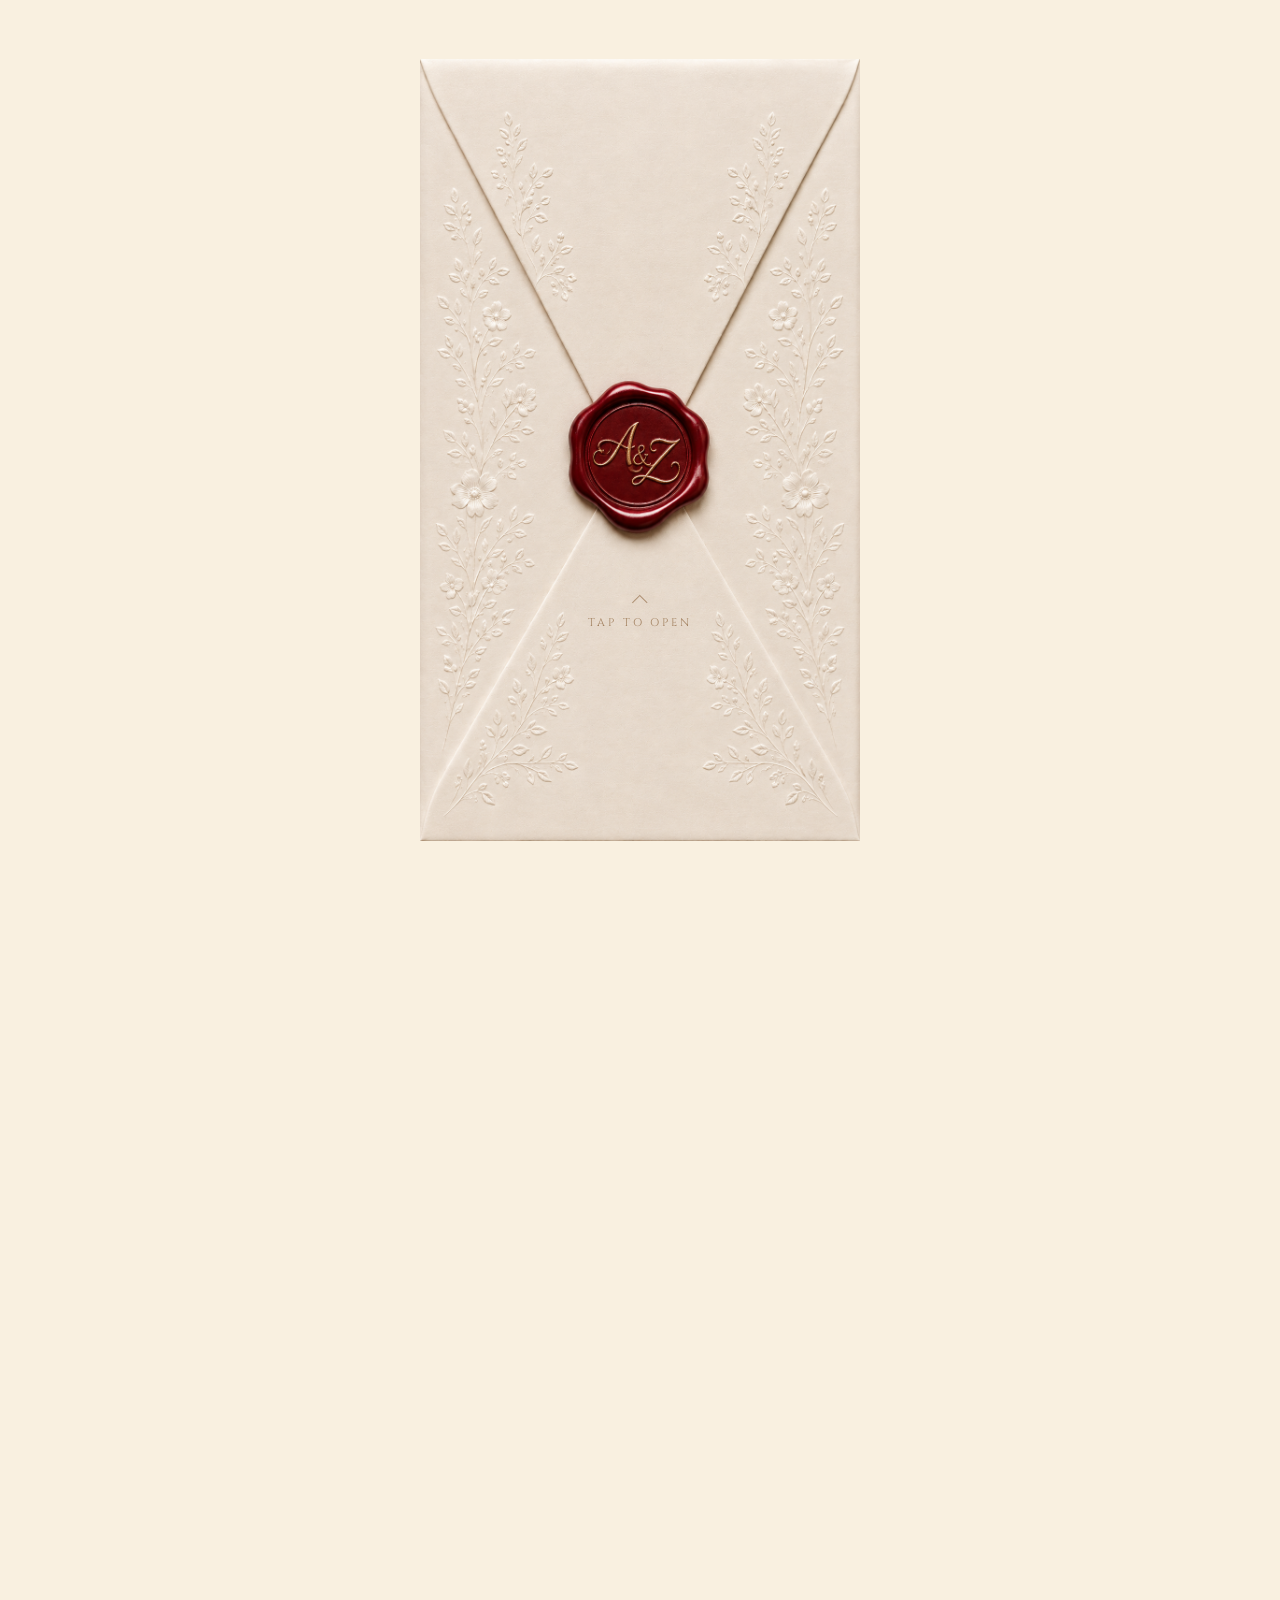
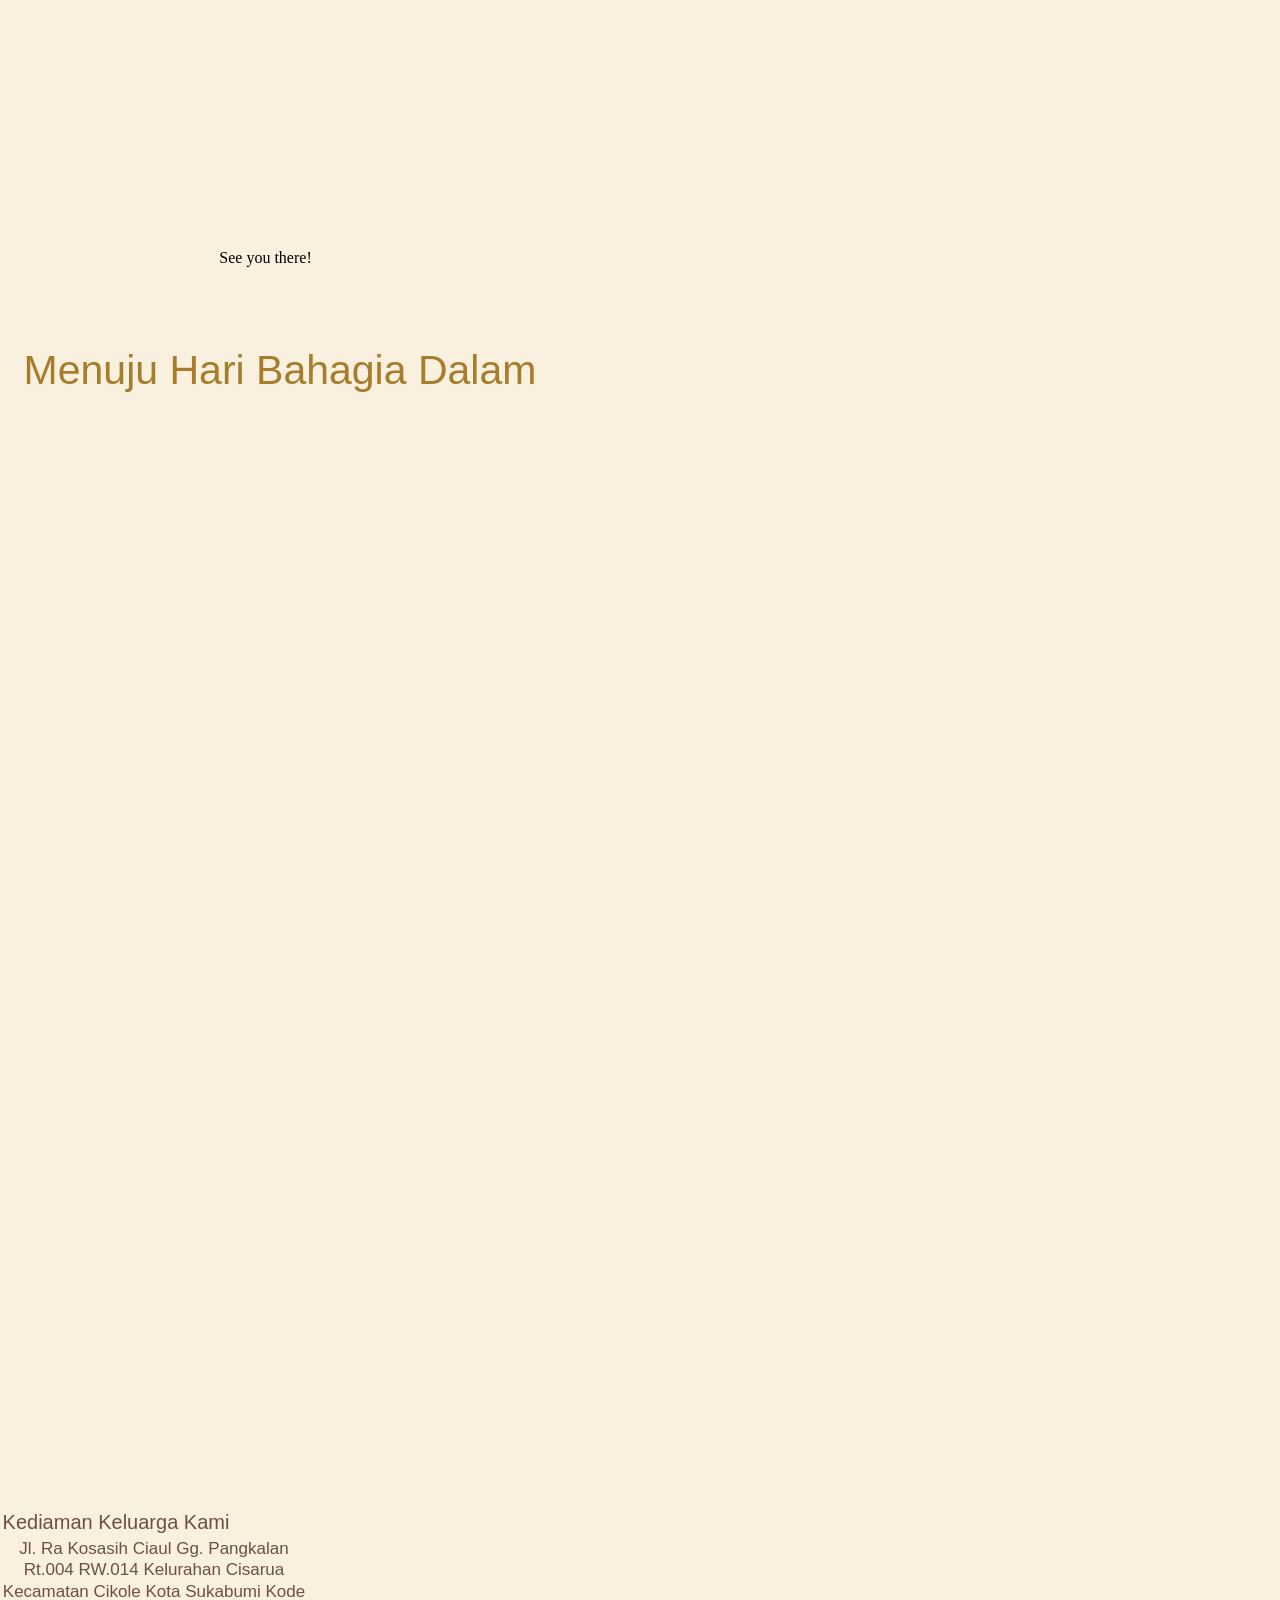
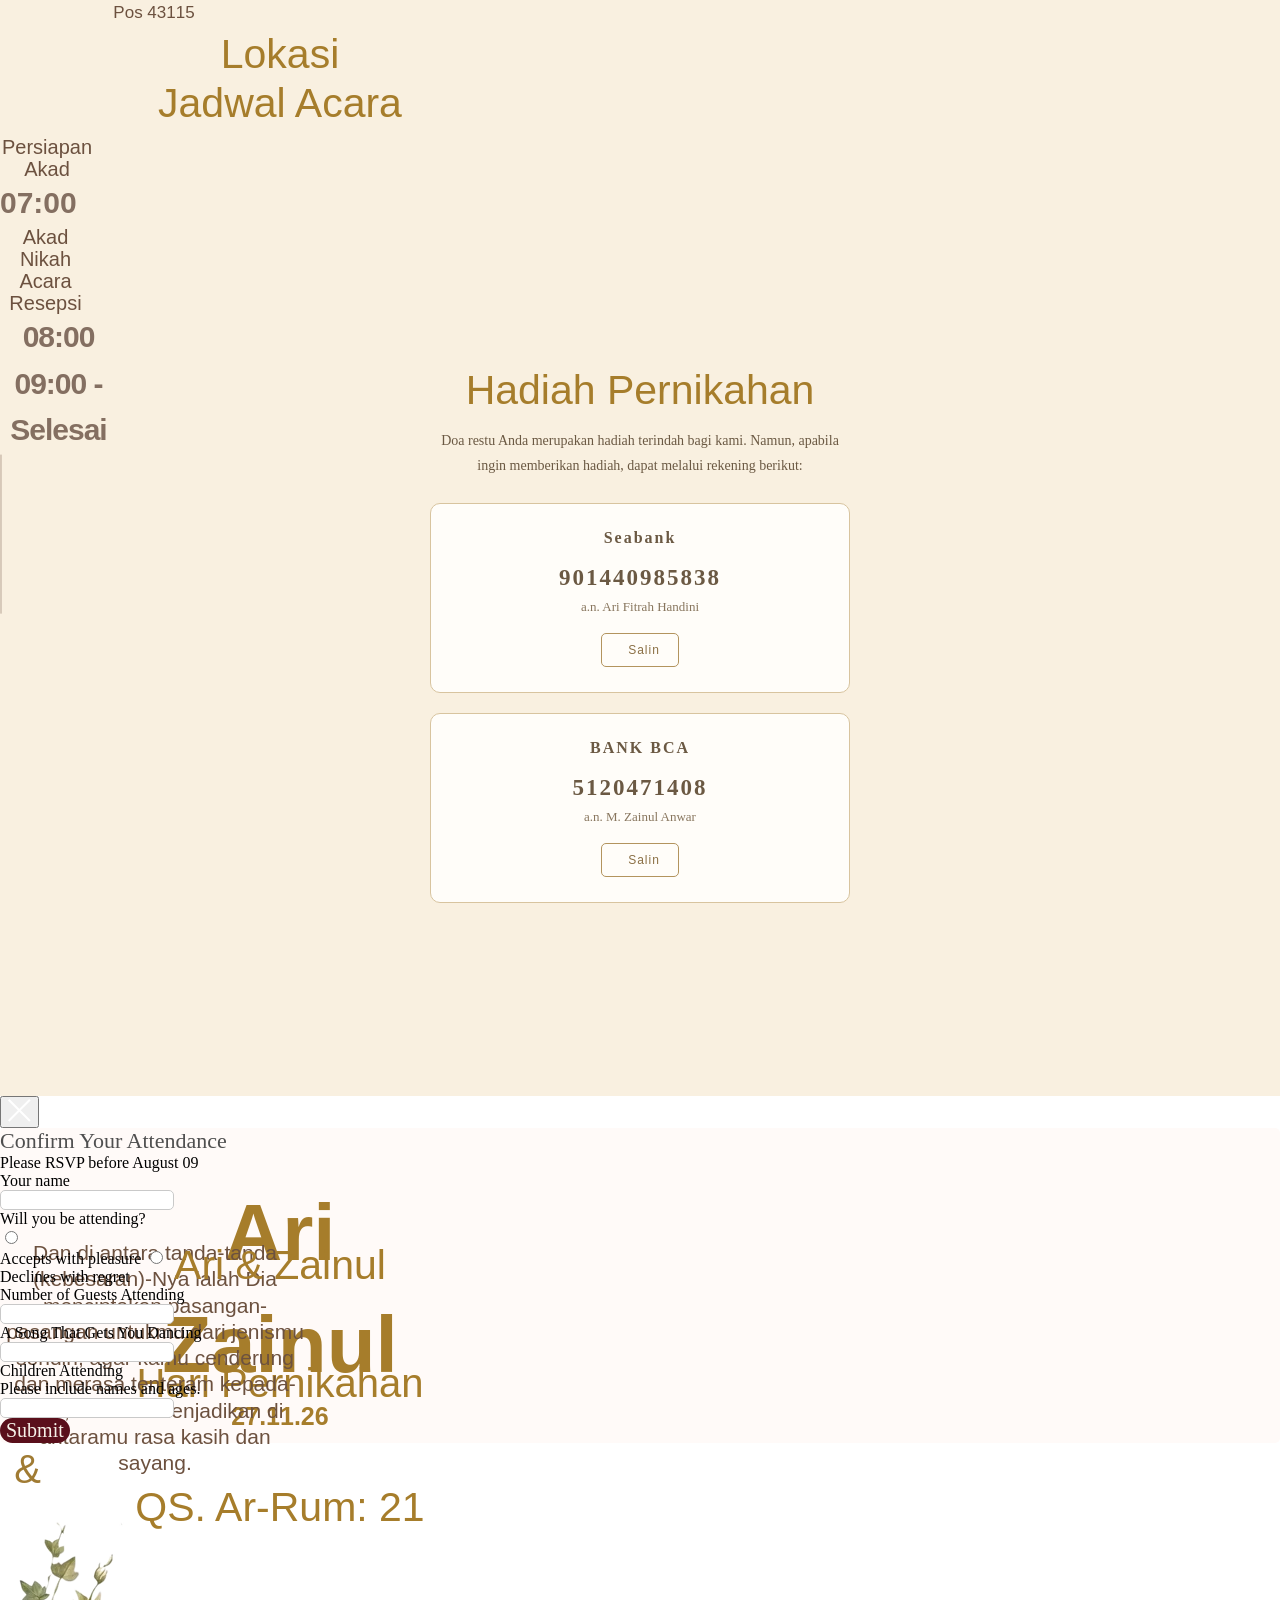
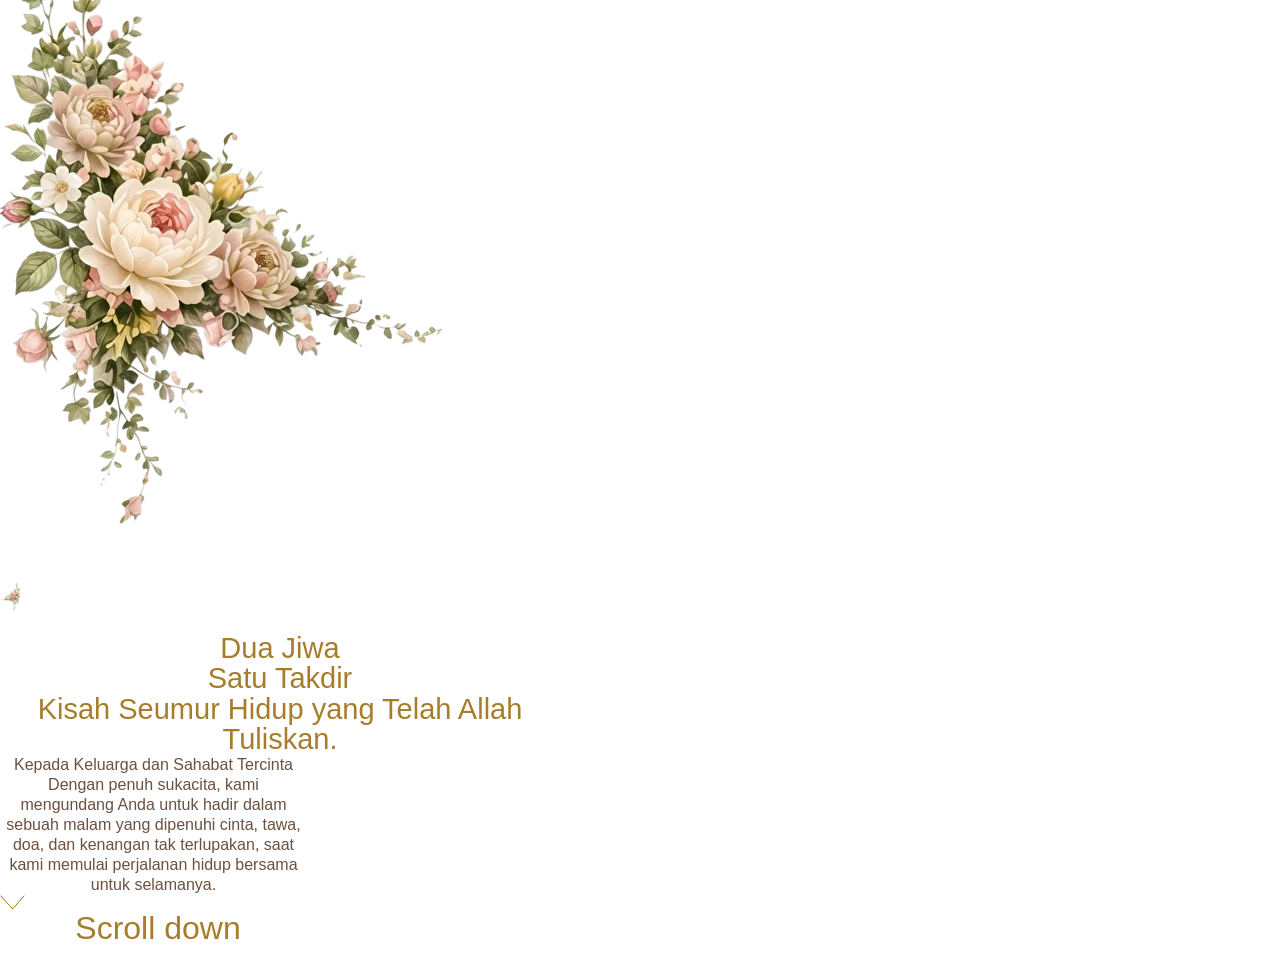
==== commit aff9d3eb: "Add new images and update countdown labels to Indonesian language" ====
--- a/index.html
+++ b/index.html
@@ -1,14 +1,15 @@
 <!doctype html>
-<html>
+<html lang="id" translate="no">
 
 <head>
     <meta charset="utf-8" />
     <meta content="text/html; charset=utf-8" http-equiv="Content-Type" />
     <meta content="width=device-width, initial-scale=1.0" name="viewport" />
+    <meta name="google" content="notranslate">
     <!--metatextblock-->
-    <title>Zainul & Ari | A Timeless Love Story</title>
+    <title>Ari & Zainul | A Timeless Love Story</title>
     <!-- <meta content="https://webgencyinvitations.com/thesacredgarden" property="og:url" /> -->
-    <meta content="Zainul & Ari | A Timeless Love Story" property="og:title" />
+    <meta content="Ari & Zainul | A Timeless Love Story" property="og:title" />
     <meta content="" property="og:description" />
     <meta content="website" property="og:type" />
     <meta content="assets/image/a&z.png" property="og:image" />
@@ -1133,7 +1134,7 @@
                 #rec4227041103 .tn-elem[data-elem-id="1780748008617000005"] .tn-atom {
                     vertical-align: middle;
                     color: #6a5140;
-                    font-size: 21px;
+                    /* font-size: 21px; */
                     font-family: "NewFonts", Arial, sans-serif;
                     line-height: 1.25;
                     font-weight: 100;
@@ -1471,7 +1472,7 @@
                         data-field-topunits-value="px" data-field-width-value="744" data-field-widthunits-value="px">
                         <div class="tn-atom">
                                 <img alt="" class="tn-atom__img t-img"
-                                        data-original="https://static.tildacdn.net/tild3134-6461-4832-a236-633431616631/623915249_2629494717.png"
+                                        data-original="assets/image/bg/623915249_2629494717.png"
                                         imgfield="tn_img_1779527203760000001"
                                         src="https://thb.tildacdn.net/tild3134-6461-4832-a236-633431616631/-/resize/20x/623915249_2629494717.png">
                                 </img>
@@ -1488,10 +1489,10 @@
                         data-field-textfit-value="autoheight" data-field-top-value="294" data-field-topunits-value="px"
                         data-field-width-value="560" data-field-widthunits-value="px">
                         <div class="tn-atom" field="tn_text_1763402147625">
-                            Zainul
+                            Ari
                             <br />
                             <br />
-                            Ari
+                            Zainul
                         </div>
                     </div>
                     <div class="t396__elem tn-elem js-delay-anim tn-elem__4227041103176340398328864790 t-animate"
@@ -1504,7 +1505,7 @@
                         data-field-left-res-960-value="200" data-field-left-value="320" data-field-leftunits-value="px"
                         data-field-textfit-value="fixedsize" data-field-top-value="154" data-field-topunits-value="px"
                         data-field-width-value="560" data-field-widthunits-value="px">
-                        <div class="tn-atom" field="tn_text_176340398328864790">Wedding Day</div>
+                        <div class="tn-atom" field="tn_text_176340398328864790">Hari Pernikahan</div>
                     </div>
                     <div class="t396__elem tn-elem js-delay-anim tn-elem__4227041103176340401720454780 t-animate"
                         data-animate-delay="3" data-animate-distance="30" data-animate-duration="2"
@@ -1548,9 +1549,9 @@
                         data-field-widthunits-value="px">
                         <div class="tn-atom">
                             <img alt="" class="tn-atom__img t-img"
-                                data-original="https://static.tildacdn.net/tild6639-3363-4136-a234-356639363561/noroot.png"
+                                data-original="assets/image/noroot-left.png"
                                 imgfield="tn_img_1780142978273000001"
-                                src="https://thb.tildacdn.net/tild6639-3363-4136-a234-356639363561/-/resize/20x/noroot.png" />
+                                src="assets/image/noroot.png.webp" />
                         </div>
                     </div>
                     <div class="t396__elem tn-elem tn-elem__42270411031780748451024000006" data-animate-mobile="y"
@@ -1571,9 +1572,9 @@
                         data-field-widthunits-value="px">
                         <div class="tn-atom">
                             <img alt="" class="tn-atom__img t-img"
-                                data-original="https://static.tildacdn.net/tild3764-3461-4436-a562-636534643333/noroot.png"
+                                data-original="assets/image/noroot-right.png"
                                 imgfield="tn_img_1780748451024000006"
-                                src="https://thb.tildacdn.net/tild3764-3461-4436-a562-636534643333/-/resize/20x/noroot.png" />
+                                src="assets/image/noroot-20x.png" />
                         </div>
                     </div>
                     <div class="t396__elem tn-elem tn-elem__42270411031780144694093" data-elem-id="1780144694093"
@@ -1607,11 +1608,11 @@
                         data-field-width-res-320-value="560" data-field-width-value="560"
                         data-field-widthunits-value="px">
                         <div class="tn-atom" field="tn_text_1780748008617000003">
-                            Two Souls
+                            Dua Jiwa
                             <br />
-                            One destiny
+                            Satu Takdir
                             <br />
-                            A Lifetime written by Allah
+                            Kisah Seumur Hidup yang Telah Allah Tuliskan.
                         </div>
                     </div>
                     <div class="t396__elem tn-elem tn-elem__42270411031780748008617000005 t-animate"
@@ -1627,10 +1628,9 @@
                         data-field-top-value="1050" data-field-topunits-value="px" data-field-width-value="307"
                         data-field-widthunits-value="px">
                         <div class="tn-atom" field="tn_text_1780748008617000005">
-                            Dear Friends and Family
+                            Kepada Keluarga dan Sahabat Tercinta
                             <br />
-                            Join us for an evening of love, laughter, duas, and unforgettable memories as we begin
-                            our forever.
+                            Dengan penuh sukacita, kami mengundang Anda untuk hadir dalam sebuah malam yang dipenuhi cinta, tawa, doa, dan kenangan tak terlupakan, saat kami memulai perjalanan hidup bersama untuk selamanya.
                         </div>
                     </div>
                     <div class="t396__elem tn-elem tn-elem__42270411031782235970224000001" data-animate-mobile="y"
@@ -1957,7 +1957,7 @@
                         data-field-top-res-480-value="27" data-field-top-res-640-value="28"
                         data-field-top-res-960-value="27" data-field-top-value="28" data-field-topunits-value="px"
                         data-field-width-value="560" data-field-widthunits-value="px">
-                        <div class="tn-atom" field="tn_text_1771277026942000001">The Celebration Begins In</div>
+                        <div class="tn-atom" field="tn_text_1771277026942000001">Menuju Hari Bahagia Dalam</div>
                     </div>
                 </div>
             </div>
@@ -3730,7 +3730,7 @@
                         data-field-left-res-960-value="200" data-field-left-value="320" data-field-leftunits-value="px"
                         data-field-textfit-value="autoheight" data-field-top-value="45" data-field-topunits-value="px"
                         data-field-width-value="560" data-field-widthunits-value="px">
-                        <div class="tn-atom" field="tn_text_1763405219328">Schedule of Events</div>
+                        <div class="tn-atom" field="tn_text_1763405219328">Jadwal Acara</div>
                     </div>
                     <div class="t396__elem tn-elem tn-elem__24874461031763405268776 t-animate"
                         data-animate-duration="1.5" data-animate-mobile="y" data-animate-style="fadein"
@@ -5055,7 +5055,7 @@
                         data-field-left-value="484" data-field-leftunits-value="px"
                         data-field-textfit-value="autoheight" data-field-top-value="111" data-field-topunits-value="px"
                         data-field-width-value="232" data-field-widthunits-value="px">
-                        <div class="tn-atom" field="tn_text_1772804808869">Our Family Residence</div>
+                        <div class="tn-atom" field="tn_text_1772804808869">Kediaman Keluarga Kami</div>
                     </div>
                     <div class="t396__elem tn-elem tn-elem__24874461531772813480591000001 t-animate"
                         data-animate-distance="40" data-animate-duration="2" data-animate-mobile="y"
@@ -5080,7 +5080,7 @@
                         data-field-left-value="320" data-field-leftunits-value="px"
                         data-field-textfit-value="autoheight" data-field-top-value="28" data-field-topunits-value="px"
                         data-field-width-value="560" data-field-widthunits-value="px">
-                        <div class="tn-atom" field="tn_text_1771277026942000001">Location</div>
+                        <div class="tn-atom" field="tn_text_1771277026942000001">Lokasi</div>
                     </div>
                 </div>
             </div>
@@ -6354,26 +6354,41 @@
             <!-- SECTION: INFORMASI REKENING -->
             <div class="bank-account-section">
                 <div class="bank-account-content">
-                    <p class="bank-account-subtitle">Wedding Gift</p>
-                    <h2>Hadiah Pernikahan</h2>
+                    <!-- <p class="bank-account-subtitle">Wedding Gift</p> -->
+                    <h2 class="bank-account-subtitle">Hadiah Pernikahan</h2>
 
                     <p class="bank-account-description">
                         Doa restu Anda merupakan hadiah terindah bagi kami.
-                        Namun, apabila ingin memberikan tanda kasih,
+                        Namun, apabila ingin memberikan hadiah,
                         dapat melalui rekening berikut:
                     </p>
 
                     <!-- INFORMASI REKENING -->
                     <div class="bank-account-card">
+                        <div class="bank-account-bank">Seabank</div>
+                        <div class="bank-account-number">901440985838</div>
+                        <div class="bank-account-owner">
+                            a.n. Ari Fitrah Handini
+                        </div>
+
+                        <button type="button" class="copy-account-btn" data-account="901440985838">
+                            <i class="bi bi-copy"></i> Salin
+                        </button>
+                    </div>
+                    <div class="bank-account-card">
                         <div class="bank-account-bank">BANK BCA</div>
-                        <div class="bank-account-number">1234567890</div>
+                        <div class="bank-account-number">5120471408</div>
                         <div class="bank-account-owner">
-                            a.n. Nama Pemilik Rekening
+                            a.n. M. Zainul Anwar
                         </div>
+
+                        <button type="button" class="copy-account-btn" data-account="5120471408">
+                            <i class="bi bi-copy"></i> Salin
+                        </button>
                     </div>
 
                     <!-- QR CODE -->
-                    <div class="bank-qr-section">
+                    <!-- <div class="bank-qr-section">
                         <p class="bank-qr-title">Scan QR Code</p>
 
                         <div class="bank-qr-card">
@@ -6388,13 +6403,13 @@
                                 mobile banking atau e-wallet Anda.
                             </p>
                         </div>
-                    </div>
+                    </div> -->
                 </div>
             </div>
 
             <style>
                 .bank-account-section {
-                    background: #f8f5ef;
+                    background: #f9f0e0;
                     padding: 55px 20px;
                     text-align: center;
                     color: #6b5943;
@@ -6408,10 +6423,11 @@
 
                 .bank-account-subtitle,
                 .bank-qr-title {
-                    color: #b3945e;
+                    font-family: "NewFonts", Arial, sans-serif;
+                    color: #a67d2b;
                     font-size: 13px;
-                    letter-spacing: 3px;
-                    text-transform: uppercase;
+                    /* letter-spacing: 3px;
+                    text-transform: uppercase; */
                 }
 
                 .bank-account-subtitle {
@@ -6419,9 +6435,28 @@
                 }
 
                 .bank-account-content h2 {
+                    /* font-family: "NewFonts", Arial, sans-serif !important;
+                    color: #a67d2b;
                     font-size: 28px;
                     font-weight: 400;
-                    margin-bottom: 15px;
+                    margin-bottom: 15px; */
+                    vertical-align: middle;
+                    color: #a67d2b;
+                    font-size: 41px;
+                    font-family: "NewFonts", Arial, sans-serif;
+                    /* line-height: 1.55; */
+                    font-weight: 300;
+                    /* background-position: center center;
+                    border-width: var(--t396-borderwidth, 0);
+                    border-style: var(--t396-borderstyle, solid);
+                    border-color: var(--t396-bordercolor, transparent);
+                    transition:
+                        background-color var(--t396-speedhover, 0s) ease-in-out,
+                        color var(--t396-speedhover, 0s) ease-in-out,
+                        border-color var(--t396-speedhover, 0s) ease-in-out,
+                        box-shadow var(--t396-shadowshoverspeed, 0.2s) ease-in-out;
+                    --t396-shadow-text-opacity: 100%;
+                    text-shadow: var(--t396-shadow-text-x, 0px) var(--t396-shadow-text-y, 0px) var(--t396-shadow-text-blur, 0px) rgba(var(--t396-shadow-text-color), var(--t396-shadow-text-opacity, 100%)); */
                 }
 
                 .bank-account-description {
@@ -6435,6 +6470,7 @@
                     background: #fffdf9;
                     border: 1px solid #d8c49f;
                     border-radius: 10px;
+                    margin-top:20px;
                     padding: 25px 20px;
                 }
 
@@ -6478,6 +6514,33 @@
                     line-height: 1.7;
                     color: #88765e;
                     margin-bottom: 0;
+                }
+
+                .copy-account-btn {
+                    display: inline-flex;
+                    align-items: center;
+                    justify-content: center;
+                    gap: 8px;
+                    margin-top: 18px;
+                    padding: 9px 18px;
+                    background: transparent;
+                    border: 1px solid #b3945e;
+                    border-radius: 5px;
+                    color: #8b7045;
+                    font-size: 12px;
+                    letter-spacing: 1px;
+                    cursor: pointer;
+                    transition: all 0.3s ease;
+                }
+
+                .copy-account-btn:hover {
+                    background: #b3945e;
+                    color: #fff;
+                }
+
+                .copy-account-btn.copied {
+                    background: #b3945e;
+                    color: #fff;
                 }
             </style>
 
@@ -6963,7 +7026,7 @@
                         data-field-left-res-960-value="200" data-field-left-value="320" data-field-leftunits-value="px"
                         data-field-textfit-value="autoheight" data-field-top-value="51" data-field-topunits-value="px"
                         data-field-width-value="560" data-field-widthunits-value="px">
-                        <div class="tn-atom" field="tn_text_1763405219328">Zainul & Ari</div>
+                        <div class="tn-atom" field="tn_text_1763405219328">Ari & Zainul</div>
                     </div>
                 </div>
             </div>
@@ -8187,6 +8250,27 @@
         window.addEventListener('load', function () {
             window.scrollTo(0, 0);
         });
+        document.querySelectorAll('.copy-account-btn').forEach(button => {
+            button.addEventListener('click', async function () {
+                const accountNumber = this.dataset.account;
+                const originalText = this.innerHTML;
+
+                try {
+                    await navigator.clipboard.writeText(accountNumber);
+
+                    this.innerHTML = '<i class="bi bi-check2"></i> Tersalin!';
+                    this.classList.add('copied');
+
+                    setTimeout(() => {
+                        this.innerHTML = originalText;
+                        this.classList.remove('copied');
+                    }, 2000);
+
+                } catch (error) {
+                    alert('Gagal menyalin nomor rekening. Silakan salin secara manual.');
+                }
+            });
+        });
     </script>
 </body>
 
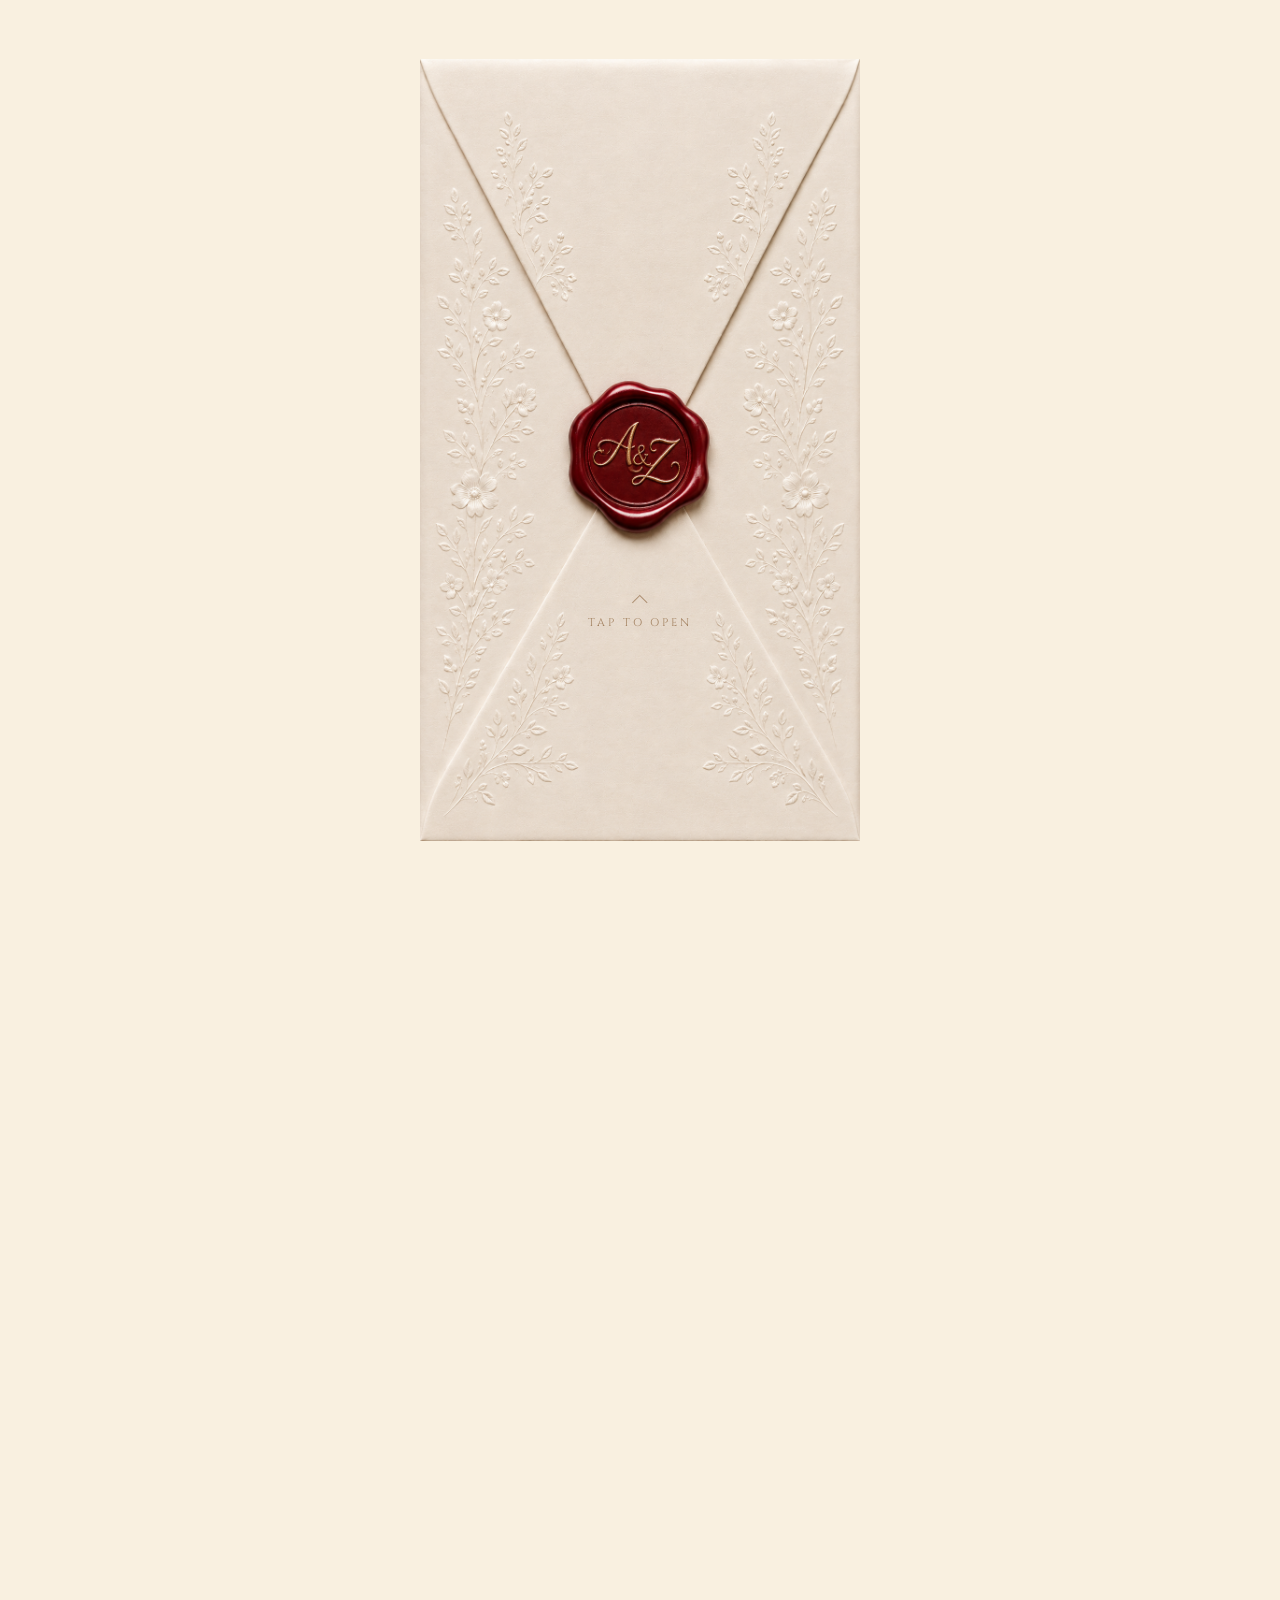
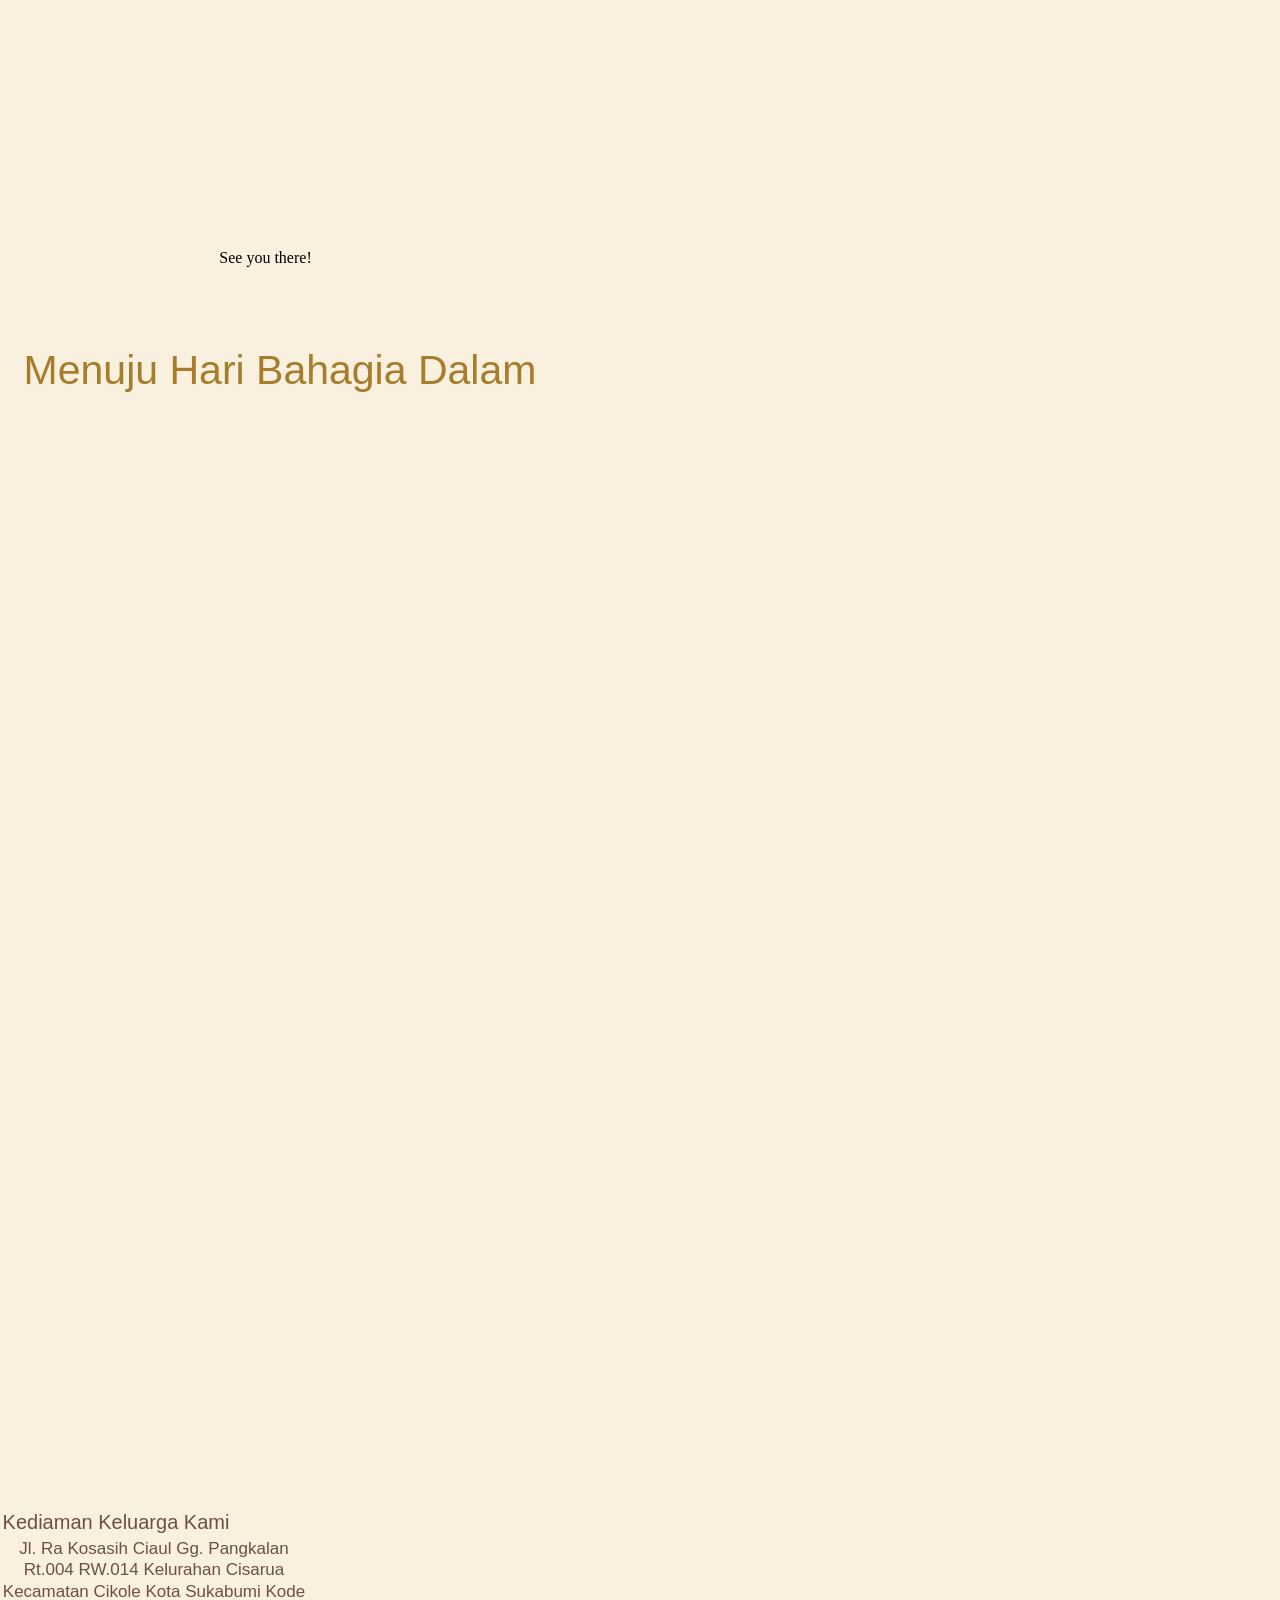
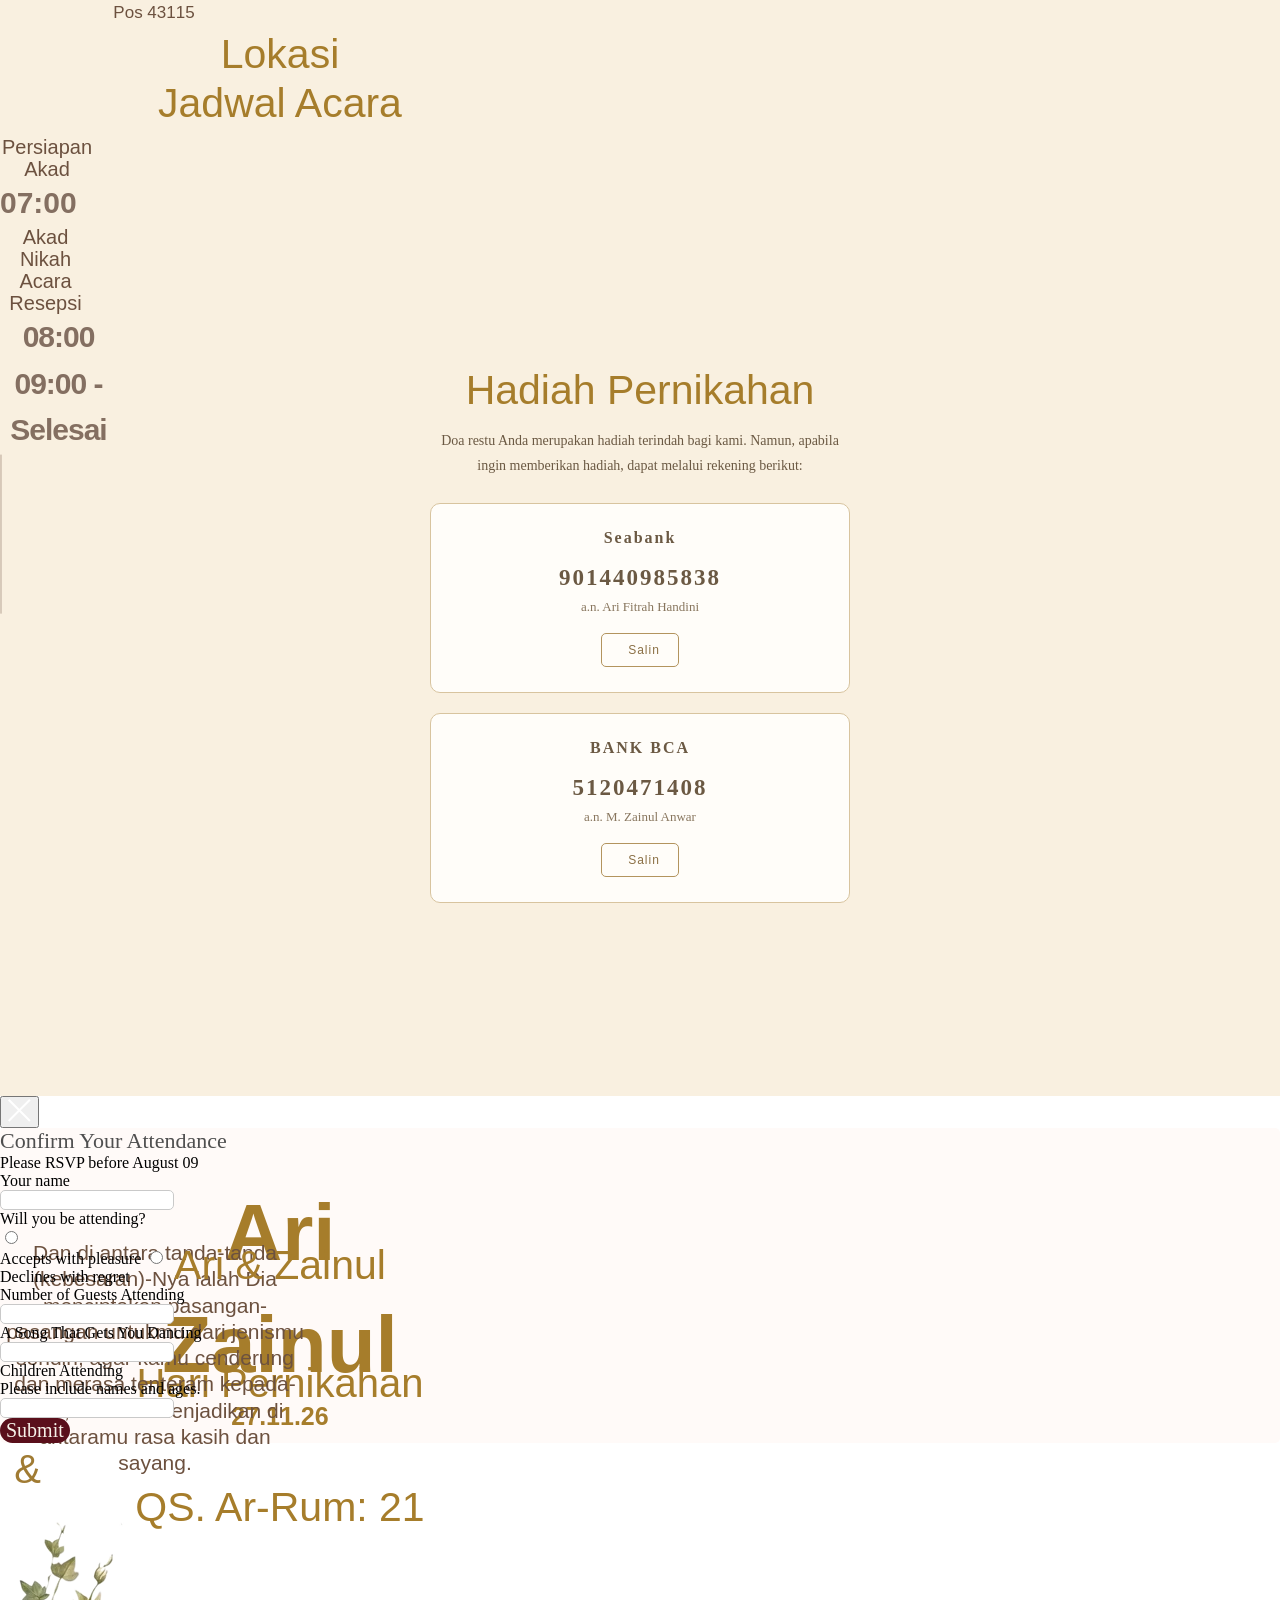
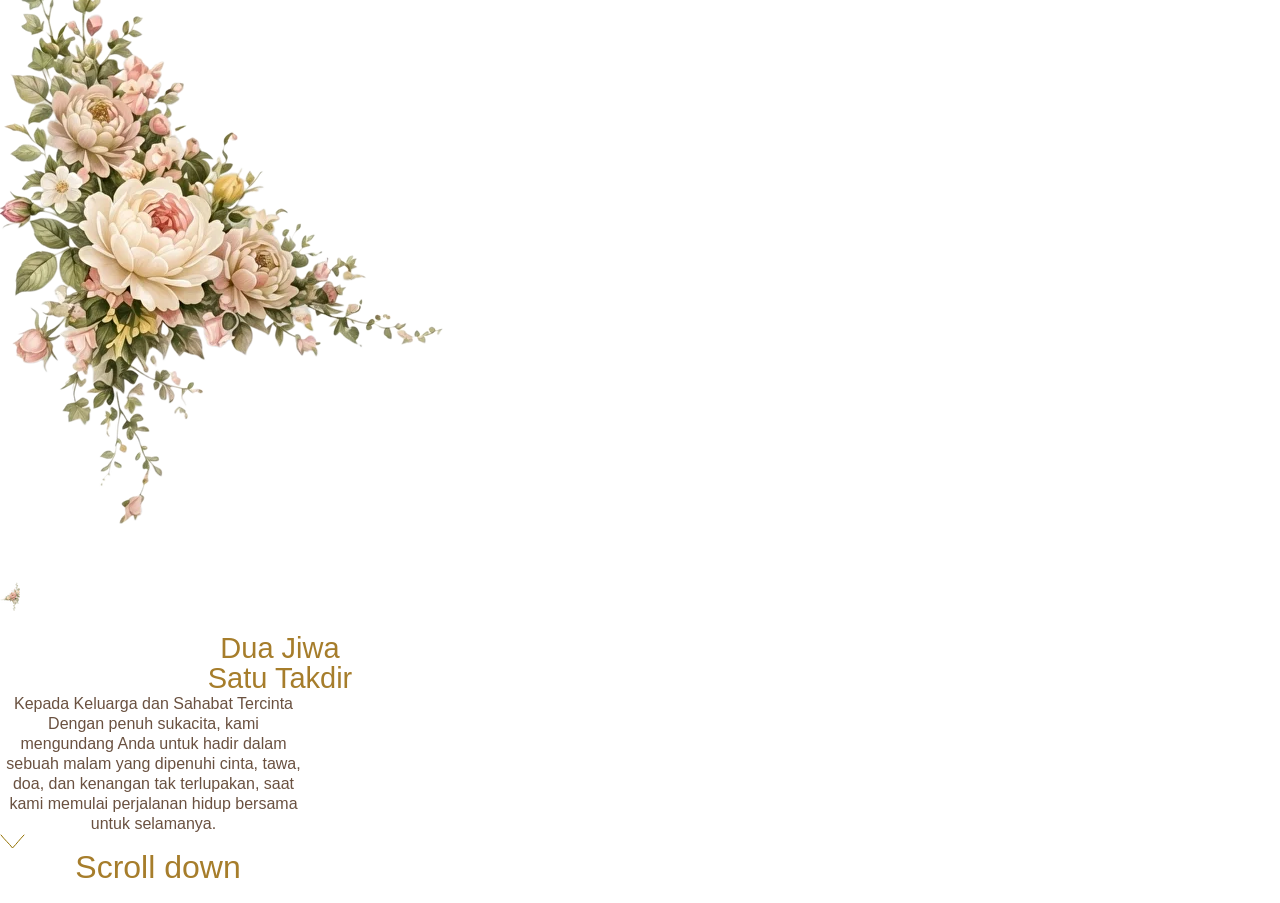
==== commit ff03fd49: "Remove commented-out text from wedding story section in index.html" ====
--- a/index.html
+++ b/index.html
@@ -1611,8 +1611,8 @@
                             Dua Jiwa
                             <br />
                             Satu Takdir
-                            <br />
-                            Kisah Seumur Hidup yang Telah Allah Tuliskan.
+                            <!-- <br />
+                            Kisah Seumur Hidup yang Telah Allah Tuliskan. -->
                         </div>
                     </div>
                     <div class="t396__elem tn-elem tn-elem__42270411031780748008617000005 t-animate"
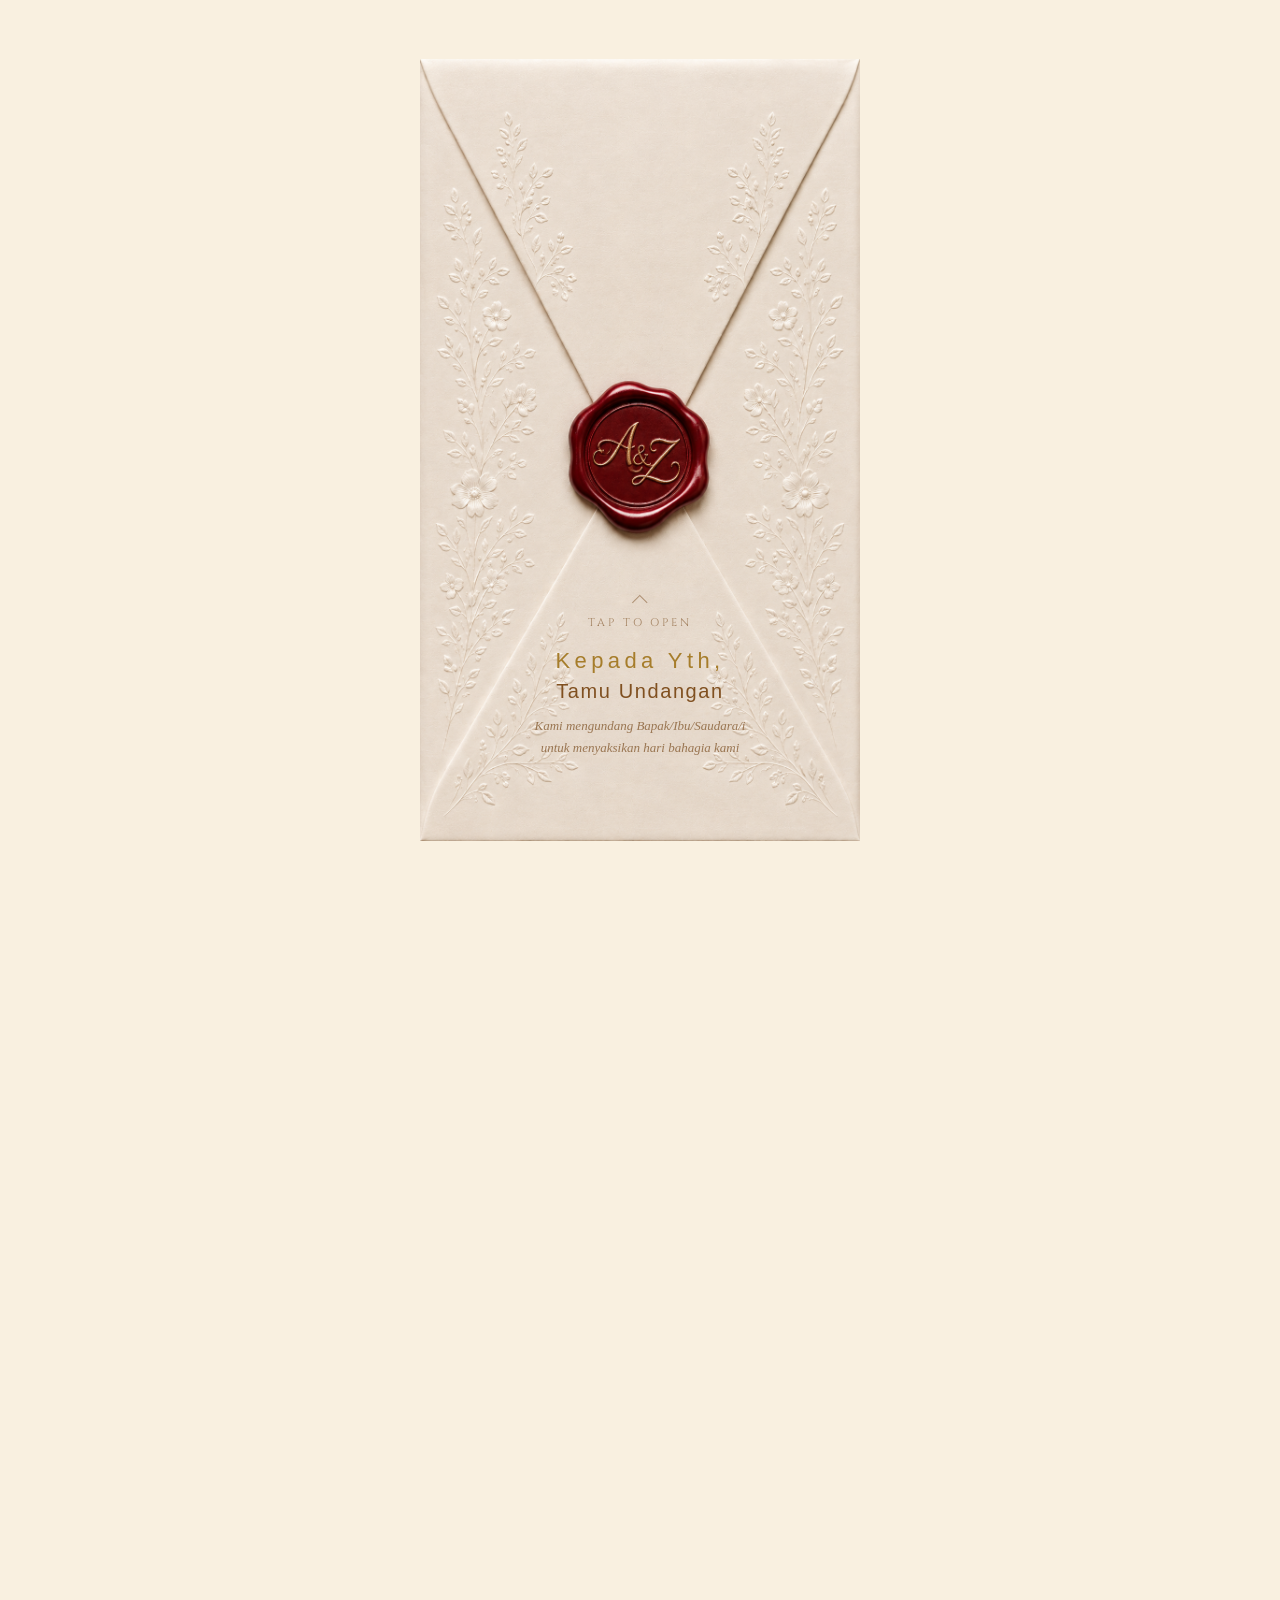
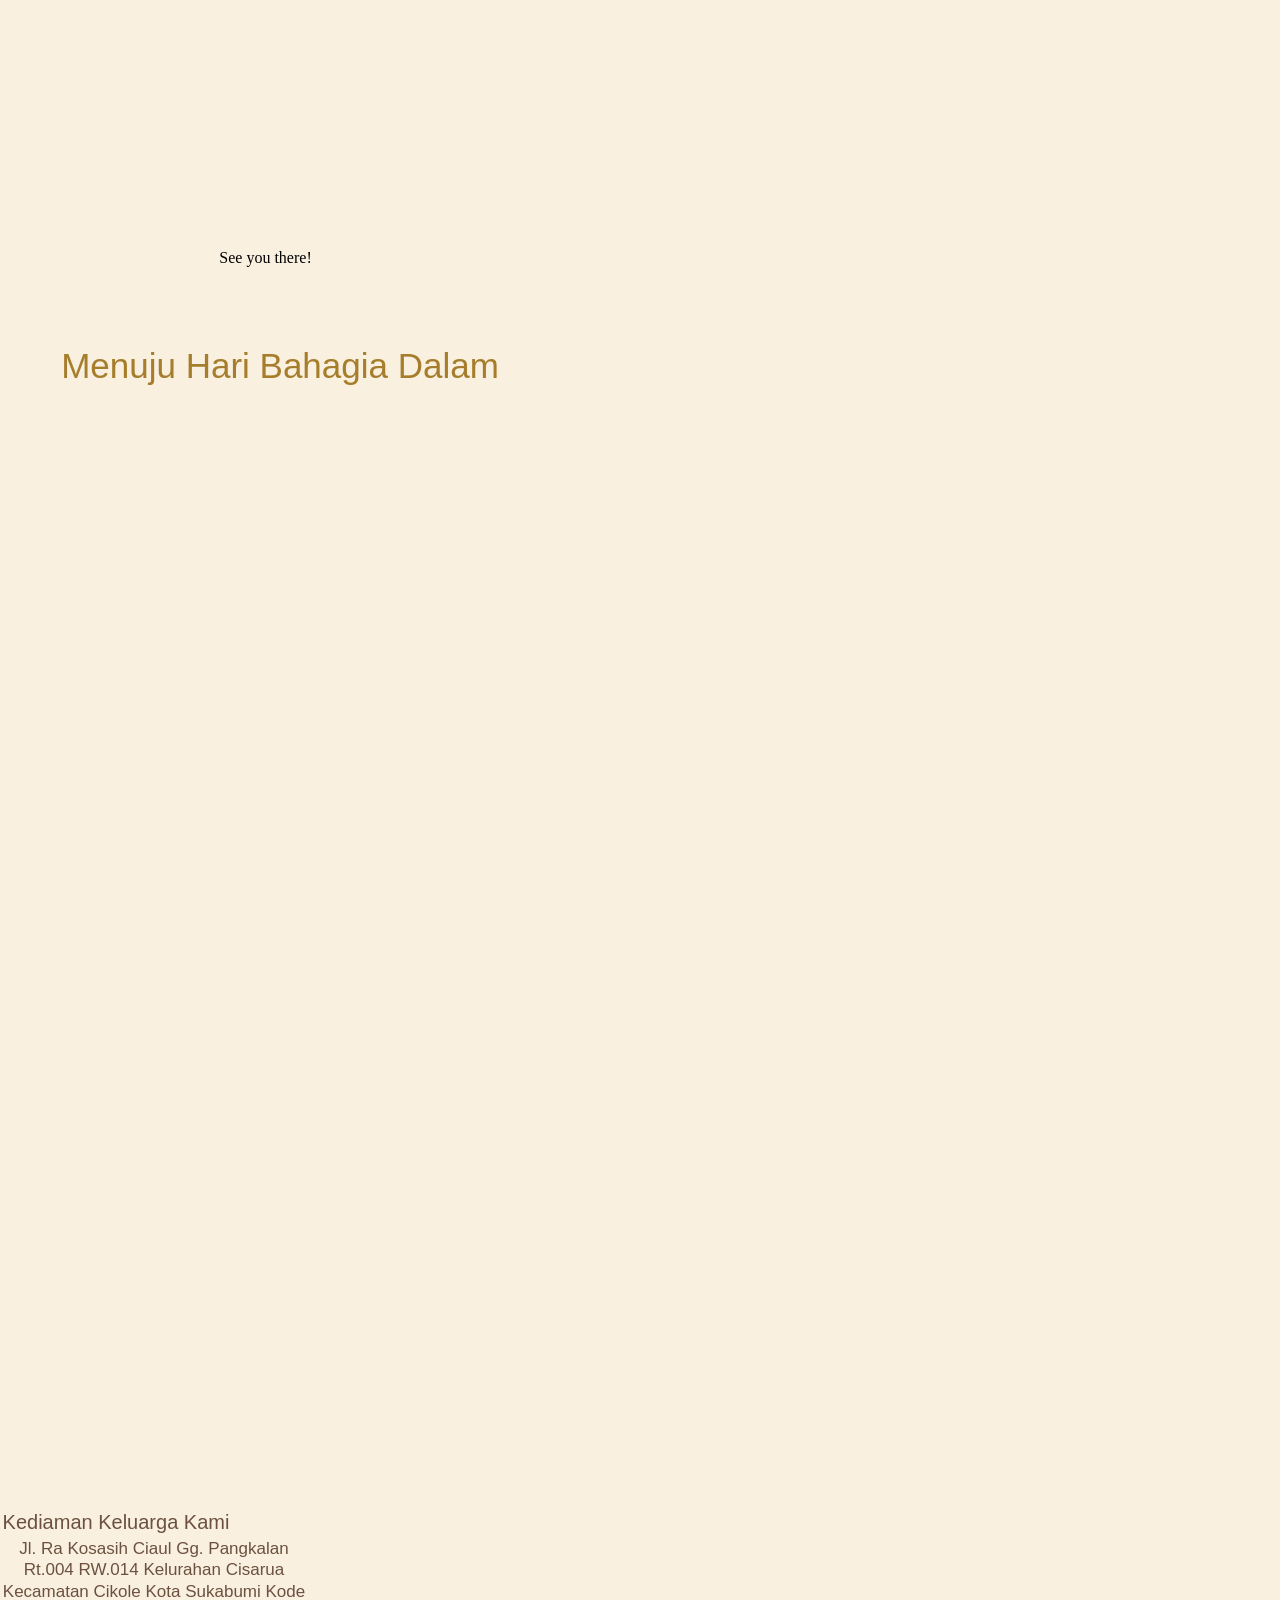
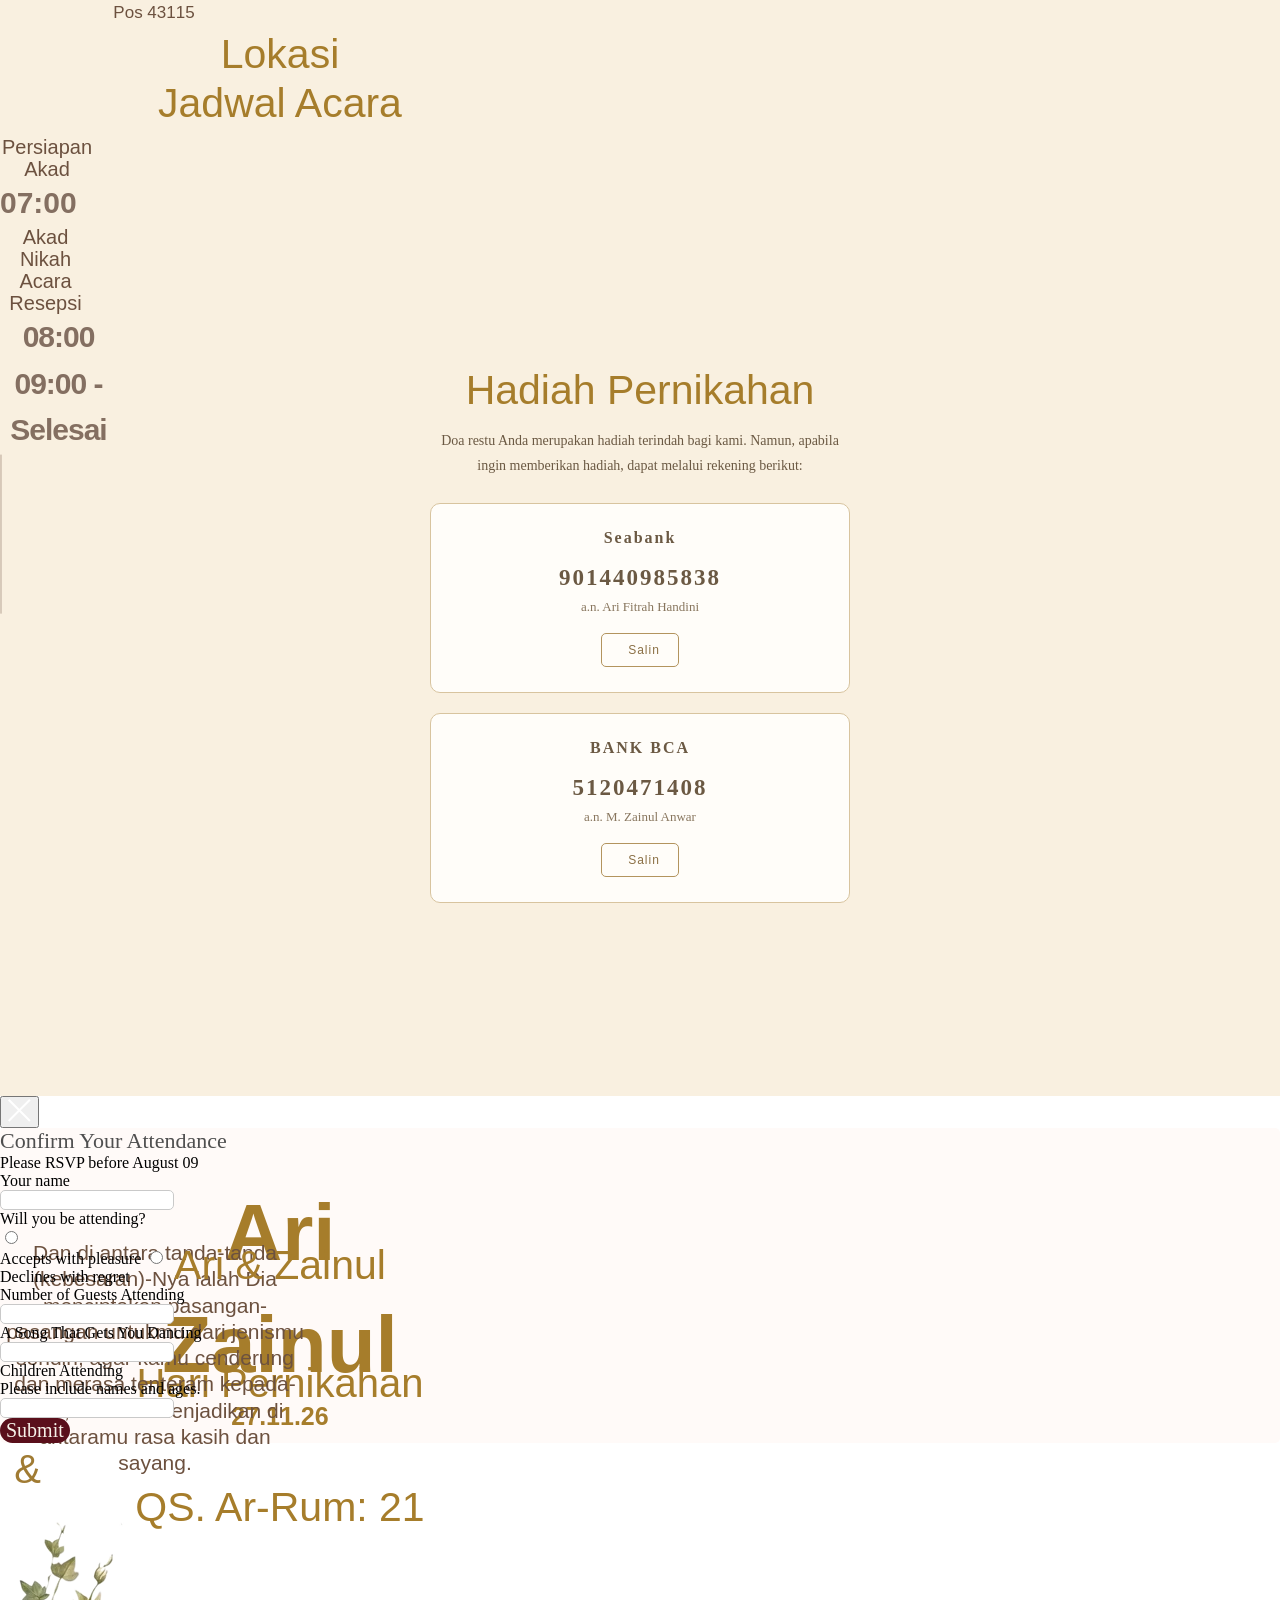
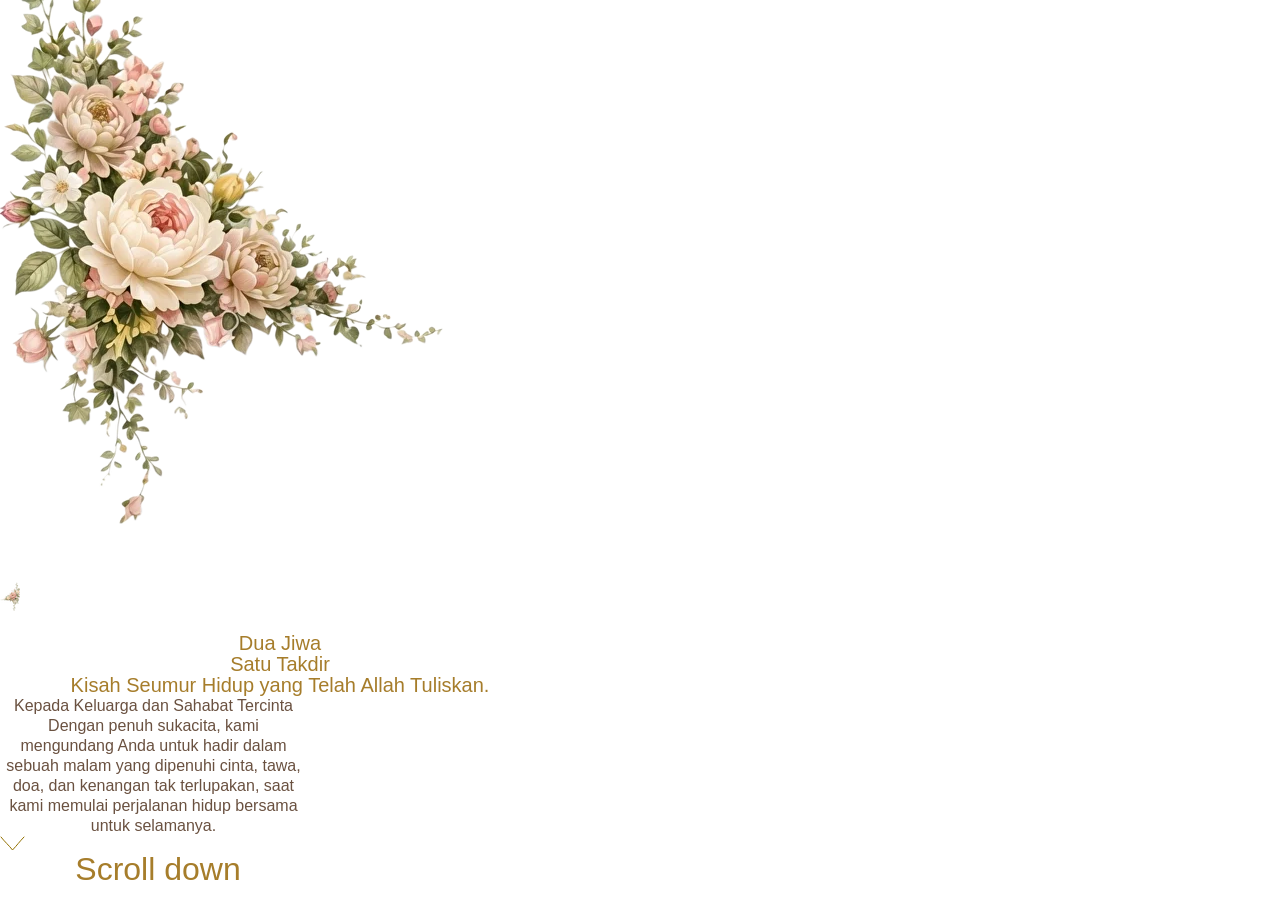
==== commit 1d725b69: "Add guest invitation information and dynamic name display in index.html" ====
--- a/index.html
+++ b/index.html
@@ -199,6 +199,44 @@
         height: 30px;
         fill: white;
     }
+
+    /* Guest Invitation Information */
+    #weiGuestInfo {
+        position: absolute;
+        top: 72%;
+        left: 50%;
+        transform: translateX(-50%);
+        width: 90%;
+        text-align: center;
+        z-index: 2;
+        color: rgba(140, 100, 60, 0.85);
+    }
+
+    .wei-guest-greeting {
+        font-family: "NewFonts", Arial, sans-serif;
+        font-size: 22px;
+        letter-spacing: 0.2em;
+        margin-bottom: 6px;
+        vertical-align: middle;
+        color: #a67d2b;
+        /* font-size: 41px; */
+        /* font-family: "NewFonts", Arial, sans-serif; */
+        font-weight: 300;
+    }
+
+    .wei-guest-name {
+        font-family: "NewFonts", Arial, sans-serif;
+        font-size: 20px;
+        letter-spacing: 0.08em;
+        color: #805020;
+        margin-bottom: 12px;
+    }
+
+    .wei-guest-message {
+        font-family: Georgia, serif;
+        font-size: 13px;
+        line-height: 1.7;
+    }
 </style>
 
 <body class="t-body wedding-locked" style="margin: 0">
@@ -220,11 +258,26 @@
                         </audio>
                         <!-- Envelope overlay -->
                         <div id="weiOverlay">
-                            <img alt="Open your invitation" draggable="false" id="weiImg"
-                                src="assets/image/a&z.png" />
+                            <img alt="Open your invitation" draggable="false" id="weiImg" src="assets/image/a&z.png" />
                             <div id="weiTapWrap">
                                 <div class="wei-chevron"></div>
                                 <div id="weiTapLabel">Tap to open</div>
+                            </div>
+                            <!-- Guest Invitation Information -->
+                            <div id="weiGuestInfo">
+                                <div class="wei-guest-greeting">
+                                    Kepada Yth,
+                                </div>
+
+                                <div class="wei-guest-name" id="weiGuestName">
+                                    Tamu Undangan
+                                </div>
+
+                                <div class="wei-guest-message">
+                                    <em>Kami mengundang Bapak/Ibu/Saudara/i</em>
+                                    <br>
+                                    <em>untuk menyaksikan hari bahagia kami</em>
+                                </div>
                             </div>
                         </div>
                         <!-- Video -->
@@ -1042,7 +1095,7 @@
                 #rec4227041103 .tn-elem[data-elem-id="1780748008617000003"] .tn-atom {
                     vertical-align: middle;
                     color: #a67d2b;
-                    font-size: 29px;
+                    font-size: 20px;
                     font-family: "NewFonts", Arial, sans-serif;
                     line-height: 1.05;
                     font-weight: 300;
@@ -1611,8 +1664,8 @@
                             Dua Jiwa
                             <br />
                             Satu Takdir
-                            <!-- <br />
-                            Kisah Seumur Hidup yang Telah Allah Tuliskan. -->
+                            <br />
+                            Kisah Seumur Hidup yang Telah Allah Tuliskan.
                         </div>
                     </div>
                     <div class="t396__elem tn-elem tn-elem__42270411031780748008617000005 t-animate"
@@ -1837,7 +1890,7 @@
                 #rec2487446093 .tn-elem[data-elem-id="1771277026942000001"] .tn-atom {
                     vertical-align: middle;
                     color: #a67d2b;
-                    font-size: 41px;
+                    font-size: 35px;
                     font-family: "NewFonts", Arial, sans-serif;
                     line-height: 1.55;
                     font-weight: 300;
@@ -8271,6 +8324,21 @@
                 }
             });
         });
+        // nama tamu
+        document.addEventListener("DOMContentLoaded", function () {
+            const params = new URLSearchParams(window.location.search);
+            const guestName = params.get("to");
+
+            const guestElement = document.getElementById("weiGuestName");
+
+            if (guestName && guestElement) {
+                const formattedName = guestName
+                    .replace(/-/g, " ")
+                    .replace(/\b\w/g, char => char.toUpperCase());
+
+                guestElement.textContent = formattedName;
+            }
+        });
     </script>
 </body>
 
